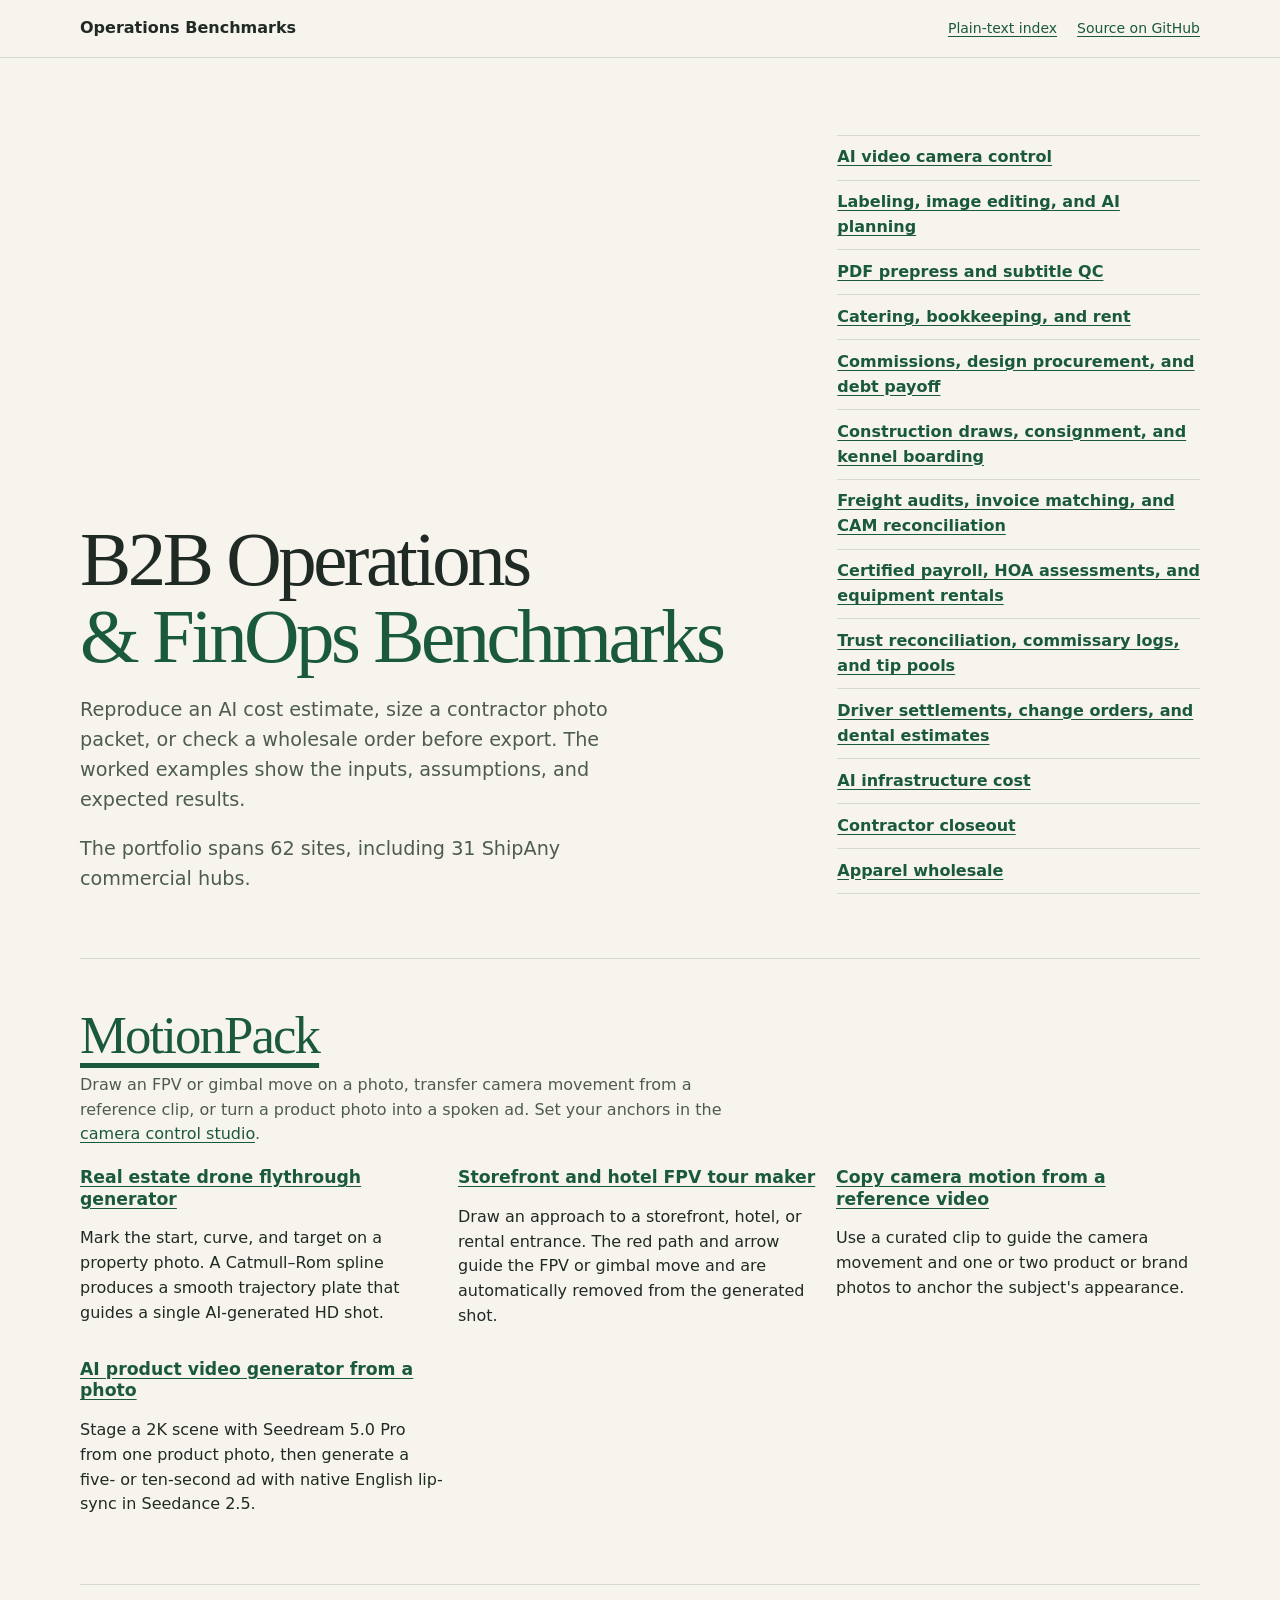
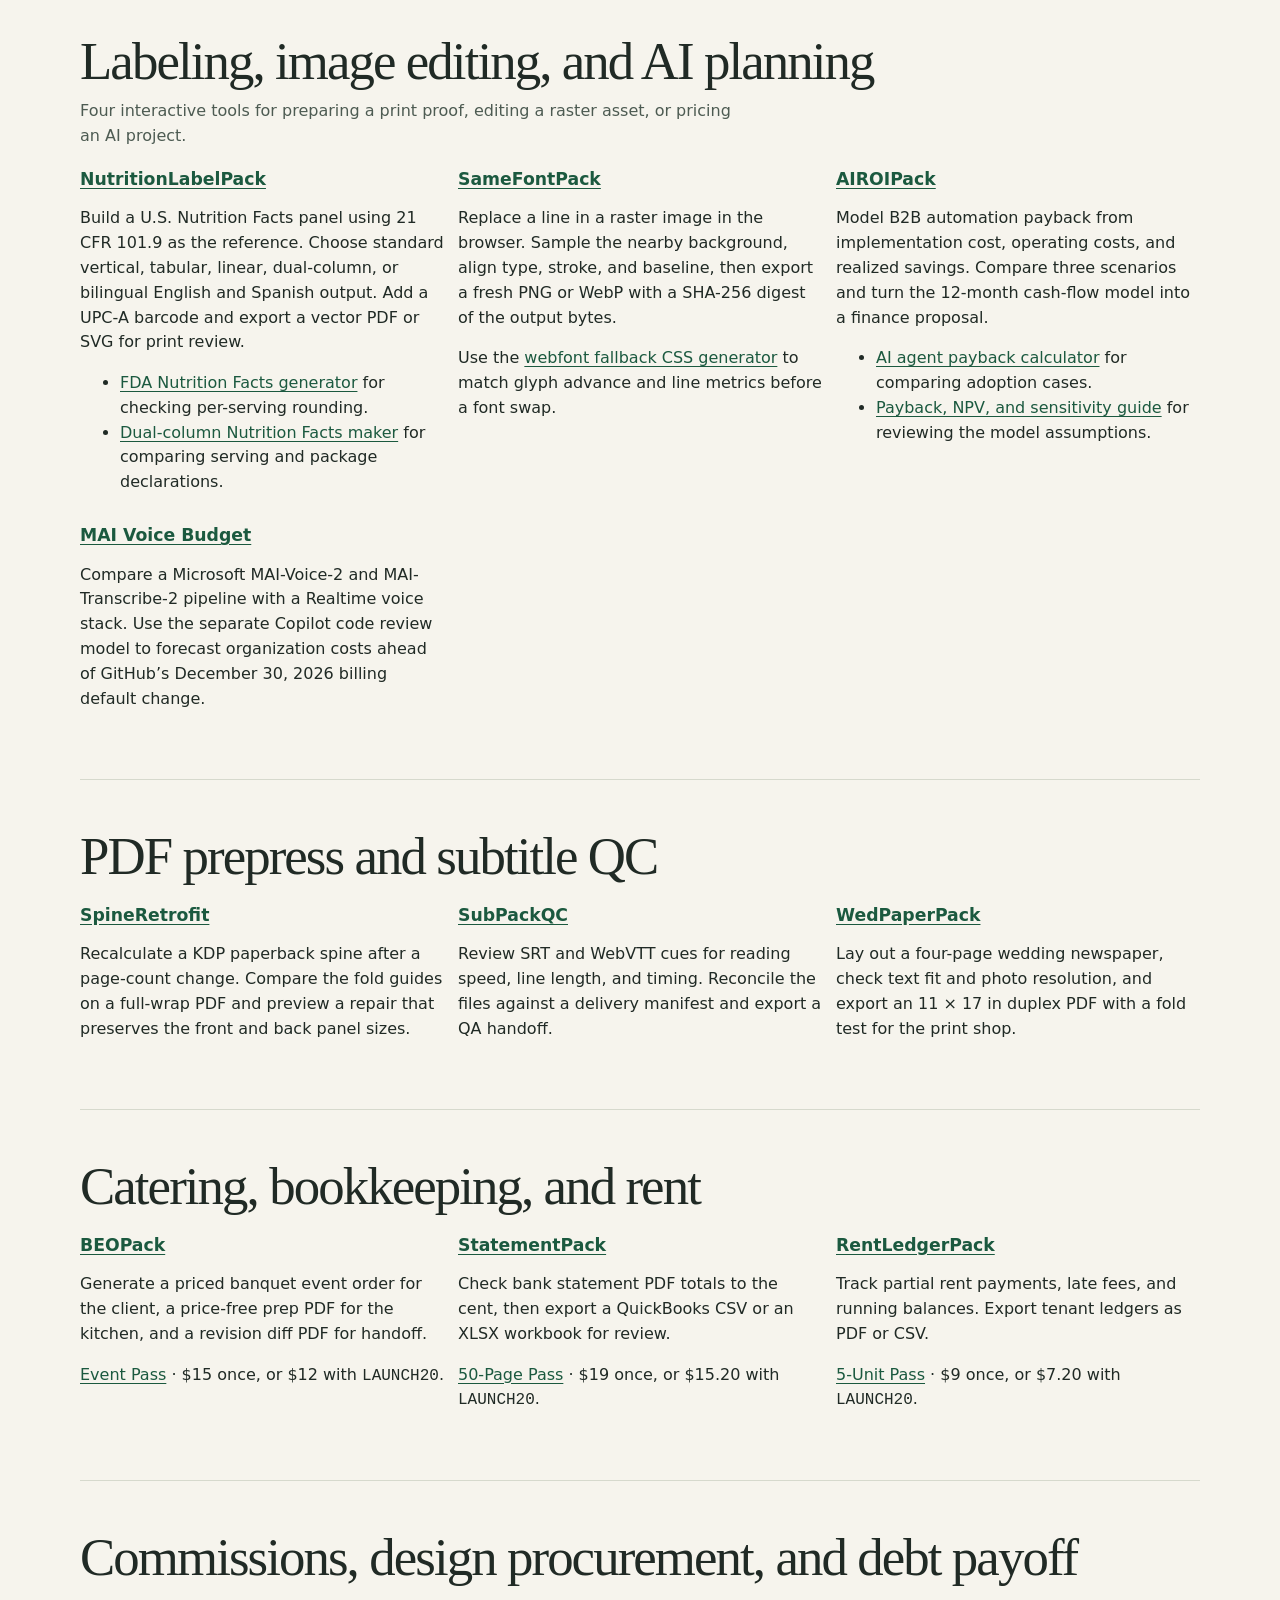
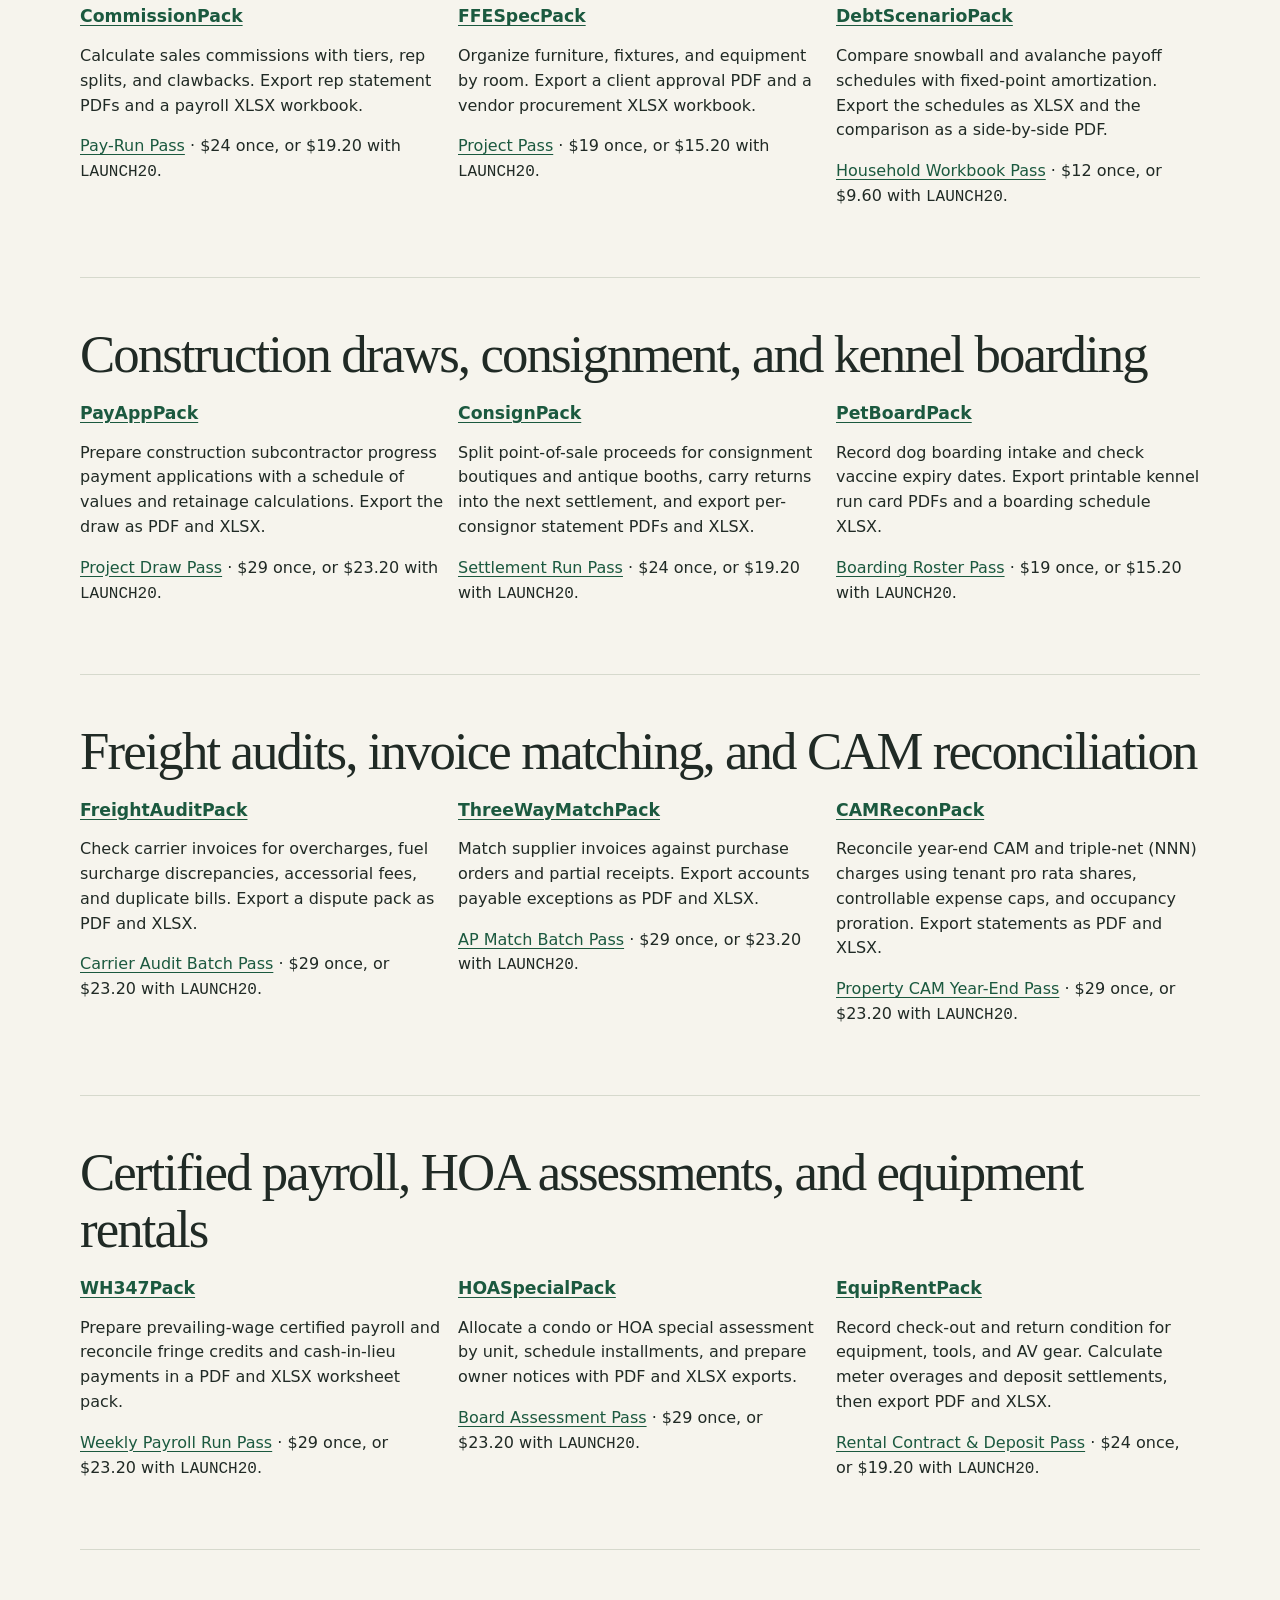
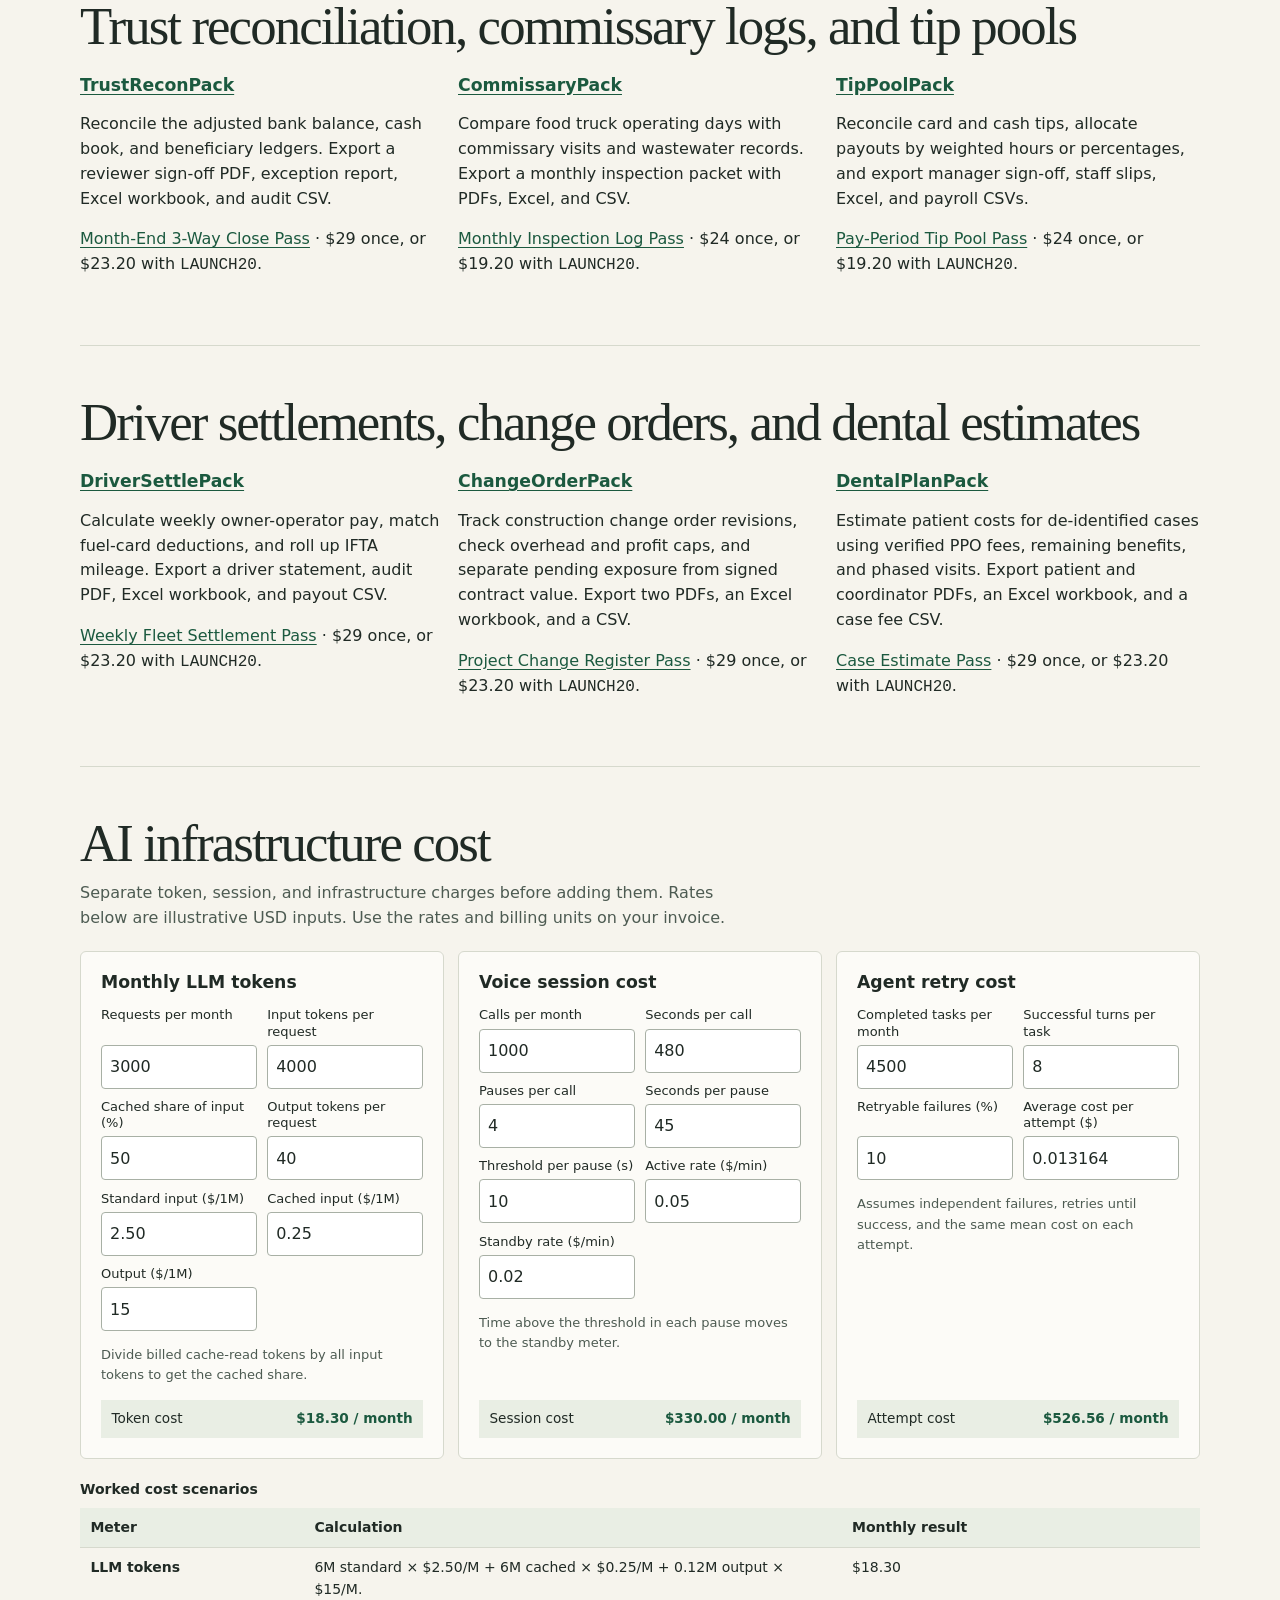
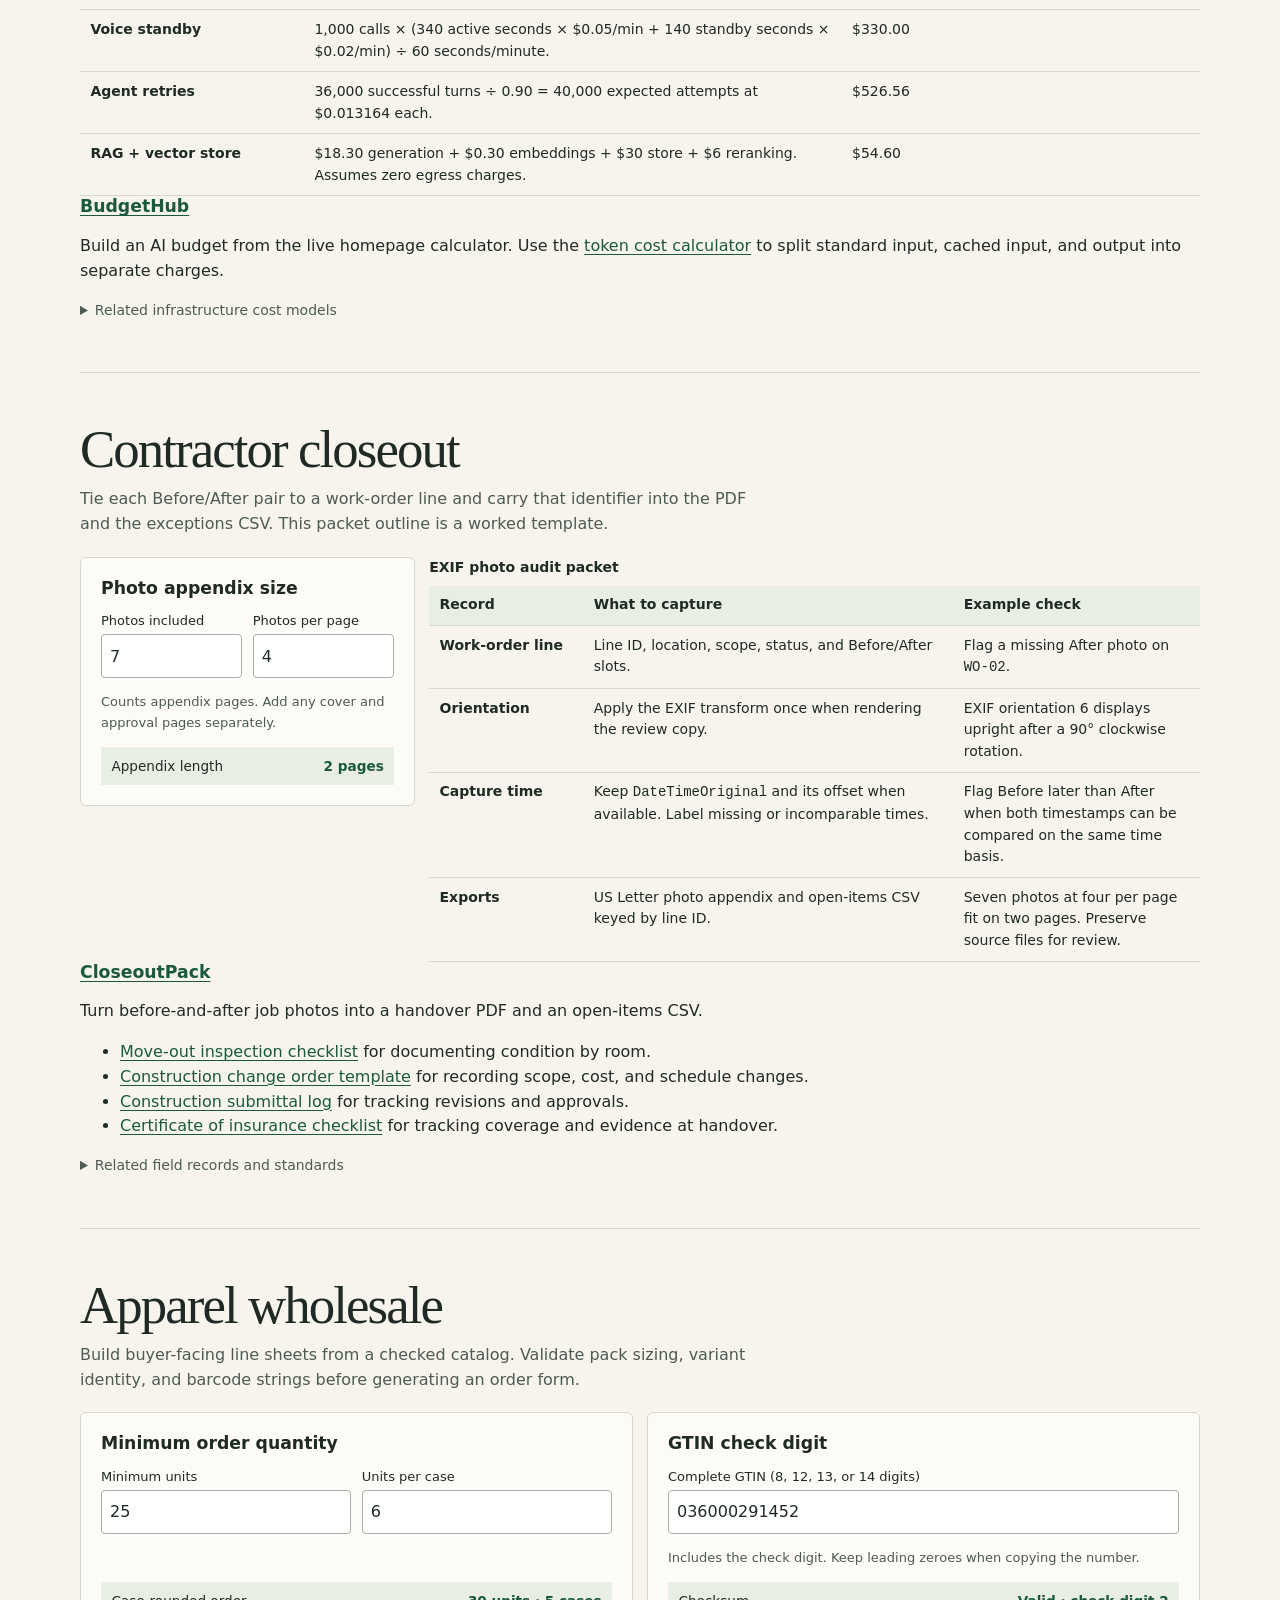
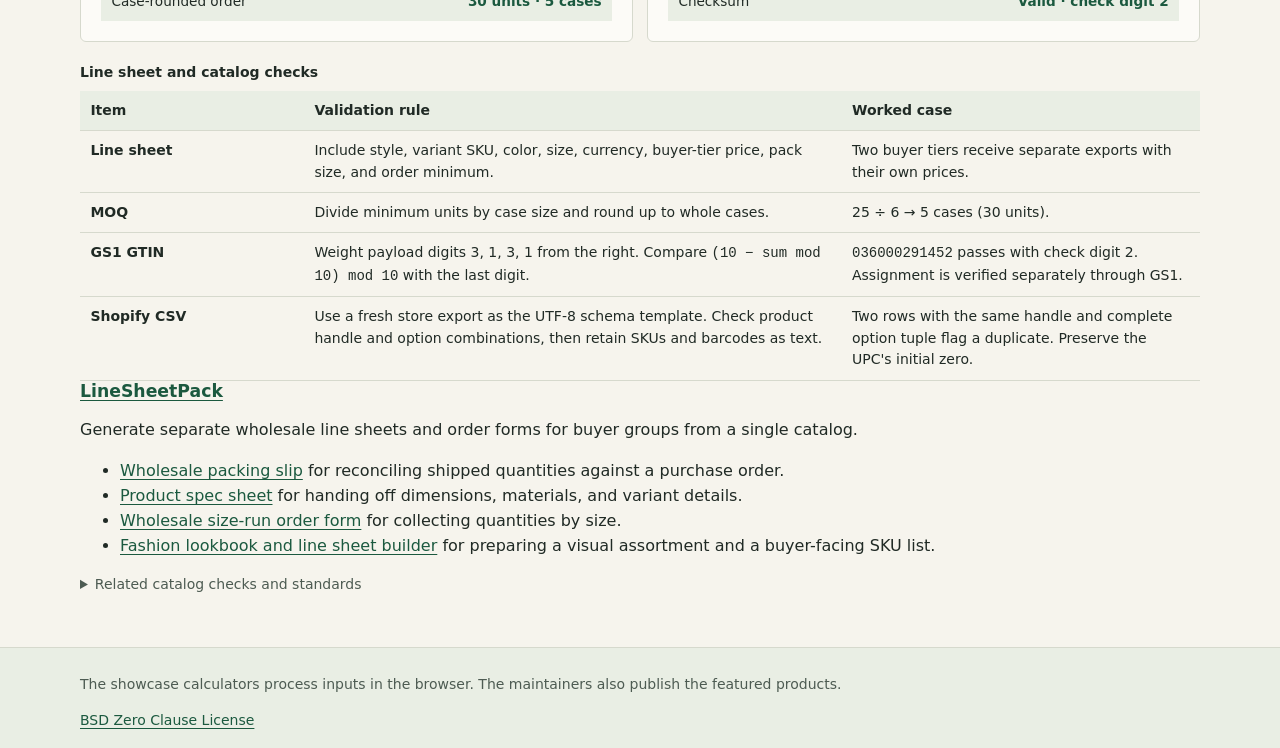
==== index.html @ d0cd82e9 "chore(showcase): sync Wave 20 31-hub catalog (index.html)" ====
<!doctype html>
<html lang="en">
<head>
  <meta charset="utf-8">
  <meta name="viewport" content="width=device-width, initial-scale=1">
  <title>B2B Operations &amp; FinOps Benchmarks</title>
  <meta name="description" content="Open benchmarks for AI costs, jobsite closeouts, and wholesale data, plus tools for driver settlements, construction change orders, and dental treatment estimates.">
  <link rel="canonical" href="https://shihaowei49-cloud.github.io/b2b-ops-finops-benchmarks/">
  <link rel="sitemap" type="application/xml" href="./sitemap.xml">
  <link rel="stylesheet" href="./styles.css">
  <script type="module" src="./app.mjs"></script>
</head>
<body>
  <a class="skip" href="#main">Skip to content</a>
  <header class="site-header">
    <div class="shell header-inner">
      <a class="brand" href="./">Operations Benchmarks</a>
      <nav aria-label="Project links">
        <a href="./llms.txt">Plain-text index</a>
        <a href="https://github.com/shihaowei49-cloud/b2b-ops-finops-benchmarks">Source on GitHub</a>
      </nav>
    </div>
  </header>

  <main id="main" class="shell">
    <div class="intro">
      <div>
        <h1>B2B Operations <span>&amp; FinOps Benchmarks</span></h1>
        <p>Reproduce an AI cost estimate, size a contractor photo packet, or check a wholesale order before export. The worked examples show the inputs, assumptions, and expected results.</p>
        <p>The portfolio spans 62 sites, including 31 ShipAny commercial hubs.</p>
      </div>
      <nav class="contents" aria-label="On this page">
        <a href="#motionpack">AI video camera control</a>
        <a href="#operator-tools">Labeling, image editing, and AI planning</a>
        <a href="#production-tools">PDF prepress and subtitle QC</a>
        <a href="#operations-tools">Catering, bookkeeping, and rent</a>
        <a href="#planning-tools">Commissions, design procurement, and debt payoff</a>
        <a href="#field-operations">Construction draws, consignment, and kennel boarding</a>
        <a href="#reconciliation-tools">Freight audits, invoice matching, and CAM reconciliation</a>
        <a href="#payroll-assessment-rental">Certified payroll, HOA assessments, and equipment rentals</a>
        <a href="#trust-hospitality-tools">Trust reconciliation, commissary logs, and tip pools</a>
        <a href="#settlement-change-dental-tools">Driver settlements, change orders, and dental estimates</a>
        <a href="#finops">AI infrastructure cost</a>
        <a href="#closeout">Contractor closeout</a>
        <a href="#wholesale">Apparel wholesale</a>
      </nav>
    </div>

    <section id="motionpack" aria-labelledby="motionpack-title">
      <div class="section-heading">
        <h2 id="motionpack-title"><a href="https://motionpack.shihaoeth.site/?utm_source=github_pages&amp;utm_medium=referral&amp;utm_campaign=motionpack_launch_20261127">MotionPack</a></h2>
        <p>Draw an FPV or gimbal move on a photo, transfer camera movement from a reference clip, or turn a product photo into a spoken ad. Set your anchors in the <a href="https://motionpack.shihaoeth.site/ai-camera-control-video-generator">camera control studio</a>.</p>
      </div>
      <div class="calculators">
        <article>
          <h3><a href="https://motionpack.shihaoeth.site/tools/real-estate-drone-flythrough-generator?utm_source=github_pages&amp;utm_medium=referral&amp;utm_campaign=motionpack_launch_20261127">Real estate drone flythrough generator</a></h3>
          <p>Mark the start, curve, and target on a property photo. A Catmull–Rom spline produces a smooth trajectory plate that guides a single AI-generated HD shot.</p>
        </article>
        <article>
          <h3><a href="https://motionpack.shihaoeth.site/tools/storefront-and-hotel-fpv-tour-maker?utm_source=github_pages&amp;utm_medium=referral&amp;utm_campaign=motionpack_launch_20261127">Storefront and hotel FPV tour maker</a></h3>
          <p>Draw an approach to a storefront, hotel, or rental entrance. The red path and arrow guide the FPV or gimbal move and are automatically removed from the generated shot.</p>
        </article>
        <article>
          <h3><a href="https://motionpack.shihaoeth.site/tools/copy-camera-motion-from-reference-video?utm_source=github_pages&amp;utm_medium=referral&amp;utm_campaign=motionpack_launch_20261127">Copy camera motion from a reference video</a></h3>
          <p>Use a curated clip to guide the camera movement and one or two product or brand photos to anchor the subject's appearance.</p>
        </article>
        <article>
          <h3><a href="https://motionpack.shihaoeth.site/tools/ai-product-video-generator-from-photo?utm_source=github_pages&amp;utm_medium=referral&amp;utm_campaign=motionpack_launch_20261127">AI product video generator from a photo</a></h3>
          <p>Stage a 2K scene with Seedream 5.0 Pro from one product photo, then generate a five- or ten-second ad with native English lip-sync in Seedance 2.5.</p>
        </article>
      </div>
    </section>

    <section id="operator-tools" aria-labelledby="operator-tools-title">
      <div class="section-heading">
        <h2 id="operator-tools-title">Labeling, image editing, and AI planning</h2>
        <p>Four interactive tools for preparing a print proof, editing a raster asset, or pricing an AI project.</p>
      </div>
      <div class="calculators">
        <article>
          <h3><a href="https://nutritionlabel.shihaoeth.site/?utm_source=github_pages&amp;utm_medium=referral&amp;utm_campaign=wave11_20261126">NutritionLabelPack</a></h3>
          <p>Build a U.S. Nutrition Facts panel using 21 CFR 101.9 as the reference. Choose standard vertical, tabular, linear, dual-column, or bilingual English and Spanish output. Add a UPC-A barcode and export a vector PDF or SVG for print review.</p>
          <ul>
            <li><a href="https://nutritionlabel.shihaoeth.site/tools/fda-nutrition-facts-generator">FDA Nutrition Facts generator</a> for checking per-serving rounding.</li>
            <li><a href="https://nutritionlabel.shihaoeth.site/tools/dual-column-nutrition-label-maker">Dual-column Nutrition Facts maker</a> for comparing serving and package declarations.</li>
          </ul>
        </article>
        <article>
          <h3><a href="https://samefont.shihaoeth.site/?utm_source=github_pages&amp;utm_medium=referral&amp;utm_campaign=wave11_20261126">SameFontPack</a></h3>
          <p>Replace a line in a raster image in the browser. Sample the nearby background, align type, stroke, and baseline, then export a fresh PNG or WebP with a SHA-256 digest of the output bytes.</p>
          <p>Use the <a href="https://samefont.shihaoeth.site/tools/webfont-cls-zero-layout-shift-fallback-generator">webfont fallback CSS generator</a> to match glyph advance and line metrics before a font swap.</p>
        </article>
        <article>
          <h3><a href="https://airoipack.shihaoeth.site/?utm_source=github_pages&amp;utm_medium=referral&amp;utm_campaign=wave11_20261126">AIROIPack</a></h3>
          <p>Model B2B automation payback from implementation cost, operating costs, and realized savings. Compare three scenarios and turn the 12-month cash-flow model into a finance proposal.</p>
          <ul>
            <li><a href="https://airoipack.shihaoeth.site/tools/ai-agent-payback-period-calculator">AI agent payback calculator</a> for comparing adoption cases.</li>
            <li><a href="https://airoipack.shihaoeth.site/ai-payback-period-npv-and-sensitivity-analysis-guide">Payback, NPV, and sensitivity guide</a> for reviewing the model assumptions.</li>
          </ul>
        </article>
        <article>
          <h3><a href="https://maivoice.shihaoeth.site/?utm_source=github_pages&amp;utm_medium=referral&amp;utm_campaign=wave11_20261126">MAI Voice Budget</a></h3>
          <p>Compare a Microsoft MAI-Voice-2 and MAI-Transcribe-2 pipeline with a Realtime voice stack. Use the separate Copilot code review model to forecast organization costs ahead of GitHub’s December 30, 2026 billing default change.</p>
        </article>
      </div>
    </section>

    <section id="production-tools" aria-labelledby="production-tools-title">
      <div class="section-heading">
        <h2 id="production-tools-title">PDF prepress and subtitle QC</h2>
      </div>
      <div class="calculators">
        <article>
          <h3><a href="https://spineretrofit.shihaoeth.site/?utm_source=github_pages&amp;utm_medium=referral&amp;utm_campaign=wave13_20261127">SpineRetrofit</a></h3>
          <p>Recalculate a KDP paperback spine after a page-count change. Compare the fold guides on a full-wrap PDF and preview a repair that preserves the front and back panel sizes.</p>
        </article>
        <article>
          <h3><a href="https://subpackqc.shihaoeth.site/?utm_source=github_pages&amp;utm_medium=referral&amp;utm_campaign=wave13_20261127">SubPackQC</a></h3>
          <p>Review SRT and WebVTT cues for reading speed, line length, and timing. Reconcile the files against a delivery manifest and export a QA handoff.</p>
        </article>
        <article>
          <h3><a href="https://wedpaper.shihaoeth.site/?utm_source=github_pages&amp;utm_medium=referral&amp;utm_campaign=wave13_20261127">WedPaperPack</a></h3>
          <p>Lay out a four-page wedding newspaper, check text fit and photo resolution, and export an 11 × 17 in duplex PDF with a fold test for the print shop.</p>
        </article>
      </div>
    </section>

    <section id="operations-tools" aria-labelledby="operations-tools-title">
      <div class="section-heading">
        <h2 id="operations-tools-title">Catering, bookkeeping, and rent</h2>
      </div>
      <div class="calculators">
        <article>
          <h3><a href="https://beopack.shihaoeth.site/?utm_source=github_pages&amp;utm_medium=referral&amp;utm_campaign=wave14_20261127">BEOPack</a></h3>
          <p>Generate a priced banquet event order for the client, a price-free prep PDF for the kitchen, and a revision diff PDF for handoff.</p>
          <p><a href="https://beopack.shihaoeth.site/pricing">Event Pass</a> · $15 once, or $12 with <code>LAUNCH20</code>.</p>
        </article>
        <article>
          <h3><a href="https://statementpack.shihaoeth.site/?utm_source=github_pages&amp;utm_medium=referral&amp;utm_campaign=wave14_20261127">StatementPack</a></h3>
          <p>Check bank statement PDF totals to the cent, then export a QuickBooks CSV or an XLSX workbook for review.</p>
          <p><a href="https://statementpack.shihaoeth.site/pricing">50-Page Pass</a> · $19 once, or $15.20 with <code>LAUNCH20</code>.</p>
        </article>
        <article>
          <h3><a href="https://rentledger.shihaoeth.site/?utm_source=github_pages&amp;utm_medium=referral&amp;utm_campaign=wave14_20261127">RentLedgerPack</a></h3>
          <p>Track partial rent payments, late fees, and running balances. Export tenant ledgers as PDF or CSV.</p>
          <p><a href="https://rentledger.shihaoeth.site/pricing">5-Unit Pass</a> · $9 once, or $7.20 with <code>LAUNCH20</code>.</p>
        </article>
      </div>
    </section>

    <section id="planning-tools" aria-labelledby="planning-tools-title">
      <div class="section-heading">
        <h2 id="planning-tools-title">Commissions, design procurement, and debt payoff</h2>
      </div>
      <div class="calculators">
        <article>
          <h3><a href="https://commissionpack.shihaoeth.site/?utm_source=github_pages&amp;utm_medium=referral&amp;utm_campaign=wave15_20261127">CommissionPack</a></h3>
          <p>Calculate sales commissions with tiers, rep splits, and clawbacks. Export rep statement PDFs and a payroll XLSX workbook.</p>
          <p><a href="https://commissionpack.shihaoeth.site/pricing">Pay-Run Pass</a> · $24 once, or $19.20 with <code>LAUNCH20</code>.</p>
        </article>
        <article>
          <h3><a href="https://ffespec.shihaoeth.site/?utm_source=github_pages&amp;utm_medium=referral&amp;utm_campaign=wave15_20261127">FFESpecPack</a></h3>
          <p>Organize furniture, fixtures, and equipment by room. Export a client approval PDF and a vendor procurement XLSX workbook.</p>
          <p><a href="https://ffespec.shihaoeth.site/pricing">Project Pass</a> · $19 once, or $15.20 with <code>LAUNCH20</code>.</p>
        </article>
        <article>
          <h3><a href="https://debtscenario.shihaoeth.site/?utm_source=github_pages&amp;utm_medium=referral&amp;utm_campaign=wave15_20261127">DebtScenarioPack</a></h3>
          <p>Compare snowball and avalanche payoff schedules with fixed-point amortization. Export the schedules as XLSX and the comparison as a side-by-side PDF.</p>
          <p><a href="https://debtscenario.shihaoeth.site/pricing">Household Workbook Pass</a> · $12 once, or $9.60 with <code>LAUNCH20</code>.</p>
        </article>
      </div>
    </section>

    <section id="field-operations" aria-labelledby="field-operations-title">
      <div class="section-heading">
        <h2 id="field-operations-title">Construction draws, consignment, and kennel boarding</h2>
      </div>
      <div class="calculators">
        <article>
          <h3><a href="https://payapp.shihaoeth.site/?utm_source=github_pages&amp;utm_medium=referral&amp;utm_campaign=wave16_20261127">PayAppPack</a></h3>
          <p>Prepare construction subcontractor progress payment applications with a schedule of values and retainage calculations. Export the draw as PDF and XLSX.</p>
          <p><a href="https://payapp.shihaoeth.site/pricing">Project Draw Pass</a> · $29 once, or $23.20 with <code>LAUNCH20</code>.</p>
        </article>
        <article>
          <h3><a href="https://consignpack.shihaoeth.site/?utm_source=github_pages&amp;utm_medium=referral&amp;utm_campaign=wave16_20261127">ConsignPack</a></h3>
          <p>Split point-of-sale proceeds for consignment boutiques and antique booths, carry returns into the next settlement, and export per-consignor statement PDFs and XLSX.</p>
          <p><a href="https://consignpack.shihaoeth.site/pricing">Settlement Run Pass</a> · $24 once, or $19.20 with <code>LAUNCH20</code>.</p>
        </article>
        <article>
          <h3><a href="https://petboard.shihaoeth.site/?utm_source=github_pages&amp;utm_medium=referral&amp;utm_campaign=wave16_20261127">PetBoardPack</a></h3>
          <p>Record dog boarding intake and check vaccine expiry dates. Export printable kennel run card PDFs and a boarding schedule XLSX.</p>
          <p><a href="https://petboard.shihaoeth.site/pricing">Boarding Roster Pass</a> · $19 once, or $15.20 with <code>LAUNCH20</code>.</p>
        </article>
      </div>
    </section>

    <section id="reconciliation-tools" aria-labelledby="reconciliation-tools-title">
      <div class="section-heading">
        <h2 id="reconciliation-tools-title">Freight audits, invoice matching, and CAM reconciliation</h2>
      </div>
      <div class="calculators">
        <article>
          <h3><a href="https://freightaudit.shihaoeth.site/?utm_source=github_pages&amp;utm_medium=referral&amp;utm_campaign=wave17_20261127">FreightAuditPack</a></h3>
          <p>Check carrier invoices for overcharges, fuel surcharge discrepancies, accessorial fees, and duplicate bills. Export a dispute pack as PDF and XLSX.</p>
          <p><a href="https://freightaudit.shihaoeth.site/pricing">Carrier Audit Batch Pass</a> · $29 once, or $23.20 with <code>LAUNCH20</code>.</p>
        </article>
        <article>
          <h3><a href="https://threewaymatch.shihaoeth.site/?utm_source=github_pages&amp;utm_medium=referral&amp;utm_campaign=wave17_20261127">ThreeWayMatchPack</a></h3>
          <p>Match supplier invoices against purchase orders and partial receipts. Export accounts payable exceptions as PDF and XLSX.</p>
          <p><a href="https://threewaymatch.shihaoeth.site/pricing">AP Match Batch Pass</a> · $29 once, or $23.20 with <code>LAUNCH20</code>.</p>
        </article>
        <article>
          <h3><a href="https://camrecon.shihaoeth.site/?utm_source=github_pages&amp;utm_medium=referral&amp;utm_campaign=wave17_20261127">CAMReconPack</a></h3>
          <p>Reconcile year-end CAM and triple-net (NNN) charges using tenant pro rata shares, controllable expense caps, and occupancy proration. Export statements as PDF and XLSX.</p>
          <p><a href="https://camrecon.shihaoeth.site/pricing">Property CAM Year-End Pass</a> · $29 once, or $23.20 with <code>LAUNCH20</code>.</p>
        </article>
      </div>
    </section>

    <section id="payroll-assessment-rental" aria-labelledby="payroll-assessment-rental-title">
      <div class="section-heading">
        <h2 id="payroll-assessment-rental-title">Certified payroll, HOA assessments, and equipment rentals</h2>
      </div>
      <div class="calculators">
        <article>
          <h3><a href="https://wh347.shihaoeth.site/?utm_source=github_pages&amp;utm_medium=referral&amp;utm_campaign=wave18_20261127">WH347Pack</a></h3>
          <p>Prepare prevailing-wage certified payroll and reconcile fringe credits and cash-in-lieu payments in a PDF and XLSX worksheet pack.</p>
          <p><a href="https://wh347.shihaoeth.site/pricing">Weekly Payroll Run Pass</a> · $29 once, or $23.20 with <code>LAUNCH20</code>.</p>
        </article>
        <article>
          <h3><a href="https://hoaspecial.shihaoeth.site/?utm_source=github_pages&amp;utm_medium=referral&amp;utm_campaign=wave18_20261127">HOASpecialPack</a></h3>
          <p>Allocate a condo or HOA special assessment by unit, schedule installments, and prepare owner notices with PDF and XLSX exports.</p>
          <p><a href="https://hoaspecial.shihaoeth.site/pricing">Board Assessment Pass</a> · $29 once, or $23.20 with <code>LAUNCH20</code>.</p>
        </article>
        <article>
          <h3><a href="https://equiprent.shihaoeth.site/?utm_source=github_pages&amp;utm_medium=referral&amp;utm_campaign=wave18_20261127">EquipRentPack</a></h3>
          <p>Record check-out and return condition for equipment, tools, and AV gear. Calculate meter overages and deposit settlements, then export PDF and XLSX.</p>
          <p><a href="https://equiprent.shihaoeth.site/pricing">Rental Contract &amp; Deposit Pass</a> · $24 once, or $19.20 with <code>LAUNCH20</code>.</p>
        </article>
      </div>
    </section>

    <section id="trust-hospitality-tools" aria-labelledby="trust-hospitality-tools-title">
      <div class="section-heading">
        <h2 id="trust-hospitality-tools-title">Trust reconciliation, commissary logs, and tip pools</h2>
      </div>
      <div class="calculators">
        <article>
          <h3><a href="https://trustrecon.shihaoeth.site/?utm_source=github_pages&amp;utm_medium=referral&amp;utm_campaign=wave19_20261127">TrustReconPack</a></h3>
          <p>Reconcile the adjusted bank balance, cash book, and beneficiary ledgers. Export a reviewer sign-off PDF, exception report, Excel workbook, and audit CSV.</p>
          <p><a href="https://trustrecon.shihaoeth.site/pricing">Month-End 3-Way Close Pass</a> · $29 once, or $23.20 with <code>LAUNCH20</code>.</p>
        </article>
        <article>
          <h3><a href="https://commissary.shihaoeth.site/?utm_source=github_pages&amp;utm_medium=referral&amp;utm_campaign=wave19_20261127">CommissaryPack</a></h3>
          <p>Compare food truck operating days with commissary visits and wastewater records. Export a monthly inspection packet with PDFs, Excel, and CSV.</p>
          <p><a href="https://commissary.shihaoeth.site/pricing">Monthly Inspection Log Pass</a> · $24 once, or $19.20 with <code>LAUNCH20</code>.</p>
        </article>
        <article>
          <h3><a href="https://tippool.shihaoeth.site/?utm_source=github_pages&amp;utm_medium=referral&amp;utm_campaign=wave19_20261127">TipPoolPack</a></h3>
          <p>Reconcile card and cash tips, allocate payouts by weighted hours or percentages, and export manager sign-off, staff slips, Excel, and payroll CSVs.</p>
          <p><a href="https://tippool.shihaoeth.site/pricing">Pay-Period Tip Pool Pass</a> · $24 once, or $19.20 with <code>LAUNCH20</code>.</p>
        </article>
      </div>
    </section>

    <section id="settlement-change-dental-tools" aria-labelledby="settlement-change-dental-tools-title">
      <div class="section-heading">
        <h2 id="settlement-change-dental-tools-title">Driver settlements, change orders, and dental estimates</h2>
      </div>
      <div class="calculators">
        <article>
          <h3><a href="https://driversettle.shihaoeth.site/?utm_source=github_pages&amp;utm_medium=referral&amp;utm_campaign=wave20_20261127">DriverSettlePack</a></h3>
          <p>Calculate weekly owner-operator pay, match fuel-card deductions, and roll up IFTA mileage. Export a driver statement, audit PDF, Excel workbook, and payout CSV.</p>
          <p><a href="https://driversettle.shihaoeth.site/pricing">Weekly Fleet Settlement Pass</a> · $29 once, or $23.20 with <code>LAUNCH20</code>.</p>
        </article>
        <article>
          <h3><a href="https://changeorder.shihaoeth.site/?utm_source=github_pages&amp;utm_medium=referral&amp;utm_campaign=wave20_20261127">ChangeOrderPack</a></h3>
          <p>Track construction change order revisions, check overhead and profit caps, and separate pending exposure from signed contract value. Export two PDFs, an Excel workbook, and a CSV.</p>
          <p><a href="https://changeorder.shihaoeth.site/pricing">Project Change Register Pass</a> · $29 once, or $23.20 with <code>LAUNCH20</code>.</p>
        </article>
        <article>
          <h3><a href="https://dentalplan.shihaoeth.site/?utm_source=github_pages&amp;utm_medium=referral&amp;utm_campaign=wave20_20261127">DentalPlanPack</a></h3>
          <p>Estimate patient costs for de-identified cases using verified PPO fees, remaining benefits, and phased visits. Export patient and coordinator PDFs, an Excel workbook, and a case fee CSV.</p>
          <p><a href="https://dentalplan.shihaoeth.site/pricing">Case Estimate Pass</a> · $29 once, or $23.20 with <code>LAUNCH20</code>.</p>
        </article>
      </div>
    </section>

    <noscript><p class="notice">Enable JavaScript to recalculate. The tables show the worked results for the prefilled inputs.</p></noscript>

    <section id="finops" aria-labelledby="finops-title">
      <div class="section-heading">
        <h2 id="finops-title">AI infrastructure cost</h2>
        <p>Separate token, session, and infrastructure charges before adding them. Rates below are illustrative USD inputs. Use the rates and billing units on your invoice.</p>
      </div>

      <div class="calculators">
        <form data-calculator="llm" aria-labelledby="llm-title">
          <h3 id="llm-title">Monthly LLM tokens</h3>
          <fieldset class="fields" disabled>
            <label>Requests per month<input name="requests" type="number" min="0" value="3000" required></label>
            <label>Input tokens per request<input name="inputTokens" type="number" min="0" value="4000" required></label>
            <label>Cached share of input (%)<input name="cachedPercent" type="number" min="0" max="100" step="any" value="50" required></label>
            <label>Output tokens per request<input name="outputTokens" type="number" min="0" value="40" required></label>
            <label>Standard input ($/1M)<input name="inputRate" type="number" min="0" step="any" value="2.50" required></label>
            <label>Cached input ($/1M)<input name="cachedRate" type="number" min="0" step="any" value="0.25" required></label>
            <label>Output ($/1M)<input name="outputRate" type="number" min="0" step="any" value="15" required></label>
          </fieldset>
          <p class="field-note">Divide billed cache-read tokens by all input tokens to get the cached share.</p>
          <label class="result" for="llm-result">Token cost <output id="llm-result" aria-live="polite">$18.30 / month</output></label>
        </form>

        <form data-calculator="voice" aria-labelledby="voice-title">
          <h3 id="voice-title">Voice session cost</h3>
          <fieldset class="fields" disabled>
            <label>Calls per month<input name="calls" type="number" min="0" value="1000" required></label>
            <label>Seconds per call<input name="callSeconds" type="number" min="0" step="any" value="480" required></label>
            <label>Pauses per call<input name="pauses" type="number" min="0" value="4" required></label>
            <label>Seconds per pause<input name="pauseSeconds" type="number" min="0" step="any" value="45" required></label>
            <label>Threshold per pause (s)<input name="threshold" type="number" min="0" step="any" value="10" required></label>
            <label>Active rate ($/min)<input name="activeRate" type="number" min="0" step="any" value="0.05" required></label>
            <label>Standby rate ($/min)<input name="standbyRate" type="number" min="0" step="any" value="0.02" required></label>
          </fieldset>
          <p class="field-note">Time above the threshold in each pause moves to the standby meter.</p>
          <label class="result" for="voice-result">Session cost <output id="voice-result" aria-live="polite">$330.00 / month</output></label>
        </form>

        <form data-calculator="agent" aria-labelledby="agent-title">
          <h3 id="agent-title">Agent retry cost</h3>
          <fieldset class="fields" disabled>
            <label>Completed tasks per month<input name="tasks" type="number" min="0" value="4500" required></label>
            <label>Successful turns per task<input name="turns" type="number" min="1" value="8" required></label>
            <label>Retryable failures (%)<input name="failurePercent" type="number" min="0" max="99.99" step="0.01" value="10" required></label>
            <label>Average cost per attempt ($)<input name="attemptCost" type="number" min="0" step="any" value="0.013164" required></label>
          </fieldset>
          <p class="field-note">Assumes independent failures, retries until success, and the same mean cost on each attempt.</p>
          <label class="result" for="agent-result">Attempt cost <output id="agent-result" aria-live="polite">$526.56 / month</output></label>
        </form>
      </div>

      <table>
        <caption>Worked cost scenarios</caption>
        <thead><tr><th scope="col">Meter</th><th scope="col">Calculation</th><th scope="col">Monthly result</th></tr></thead>
        <tbody>
          <tr><th scope="row">LLM tokens</th><td>6M standard × $2.50/M + 6M cached × $0.25/M + 0.12M output × $15/M.</td><td>$18.30</td></tr>
          <tr><th scope="row">Voice standby</th><td>1,000 calls × (340 active seconds × $0.05/min + 140 standby seconds × $0.02/min) ÷ 60 seconds/minute.</td><td>$330.00</td></tr>
          <tr><th scope="row">Agent retries</th><td>36,000 successful turns ÷ 0.90 = 40,000 expected attempts at $0.013164 each.</td><td>$526.56</td></tr>
          <tr><th scope="row">RAG + vector store</th><td>$18.30 generation + $0.30 embeddings + $30 store + $6 reranking. Assumes zero egress charges.</td><td>$54.60</td></tr>
        </tbody>
      </table>
      <h3><a href="https://budgethub.shihaoeth.site/?utm_source=github_pages&amp;utm_medium=referral&amp;utm_campaign=wave11_20261126">BudgetHub</a></h3>
      <p>Build an AI budget from the live homepage calculator. Use the <a href="https://budgethub.shihaoeth.site/tools/ai-token-cost-calculator?utm_source=github_pages&amp;utm_medium=referral&amp;utm_campaign=wave11_20261126">token cost calculator</a> to split standard input, cached input, and output into separate charges.</p>
      <details class="references">
        <summary>Related infrastructure cost models</summary>
        <ul>
          <li>Add retrieval overhead with the <a href="https://budgethub.shihaoeth.site/tools/rag-vector-db-tco-calculator">RAG and vector database worksheet</a>. Separate infrastructure estimates from cash savings in the <a href="https://airoipack.shihaoeth.site/tools/ai-workflow-roi-calculator">AI workflow ROI calculator</a>.</li>
          <li>Isolate <a href="https://llmtoken.shihaoeth.site/">LLM tokens</a>, <a href="https://voicebudget.shihaoeth.site/">voice standby</a>, or <a href="https://apicache.shihaoeth.site/ai-agent-retry-and-prompt-cache-tco.html">agent retries and prompt caching</a>.</li>
          <li>Price <a href="https://worldbudget.shihaoeth.site/">interactive sessions</a>, <a href="https://imagebudget.shihaoeth.site/">image generation</a>, <a href="https://runnerbudget.shihaoeth.site/">CI runners</a>, and <a href="https://setbudget.shihaoeth.site/">search and enrichment</a> in their own billing units.</li>
        </ul>
      </details>
    </section>

    <section id="closeout" aria-labelledby="closeout-title">
      <div class="section-heading">
        <h2 id="closeout-title">Contractor closeout</h2>
        <p>Tie each Before/After pair to a work-order line and carry that identifier into the PDF and the exceptions CSV. This packet outline is a worked template.</p>
      </div>

      <div class="reference-grid">
        <form data-calculator="photoPages" aria-labelledby="photo-title">
          <h3 id="photo-title">Photo appendix size</h3>
          <fieldset class="fields" disabled>
            <label>Photos included<input name="photos" type="number" min="0" value="7" required></label>
            <label>Photos per page<input name="perPage" type="number" min="1" value="4" required></label>
          </fieldset>
          <p class="field-note">Counts appendix pages. Add any cover and approval pages separately.</p>
          <label class="result" for="photo-result">Appendix length <output id="photo-result" aria-live="polite">2 pages</output></label>
        </form>

        <table>
          <caption>EXIF photo audit packet</caption>
          <thead><tr><th scope="col">Record</th><th scope="col">What to capture</th><th scope="col">Example check</th></tr></thead>
          <tbody>
            <tr><th scope="row">Work-order line</th><td>Line ID, location, scope, status, and Before/After slots.</td><td>Flag a missing After photo on <code>WO-02</code>.</td></tr>
            <tr><th scope="row">Orientation</th><td>Apply the EXIF transform once when rendering the review copy.</td><td>EXIF orientation 6 displays upright after a 90° clockwise rotation.</td></tr>
            <tr><th scope="row">Capture time</th><td>Keep <code>DateTimeOriginal</code> and its offset when available. Label missing or incomparable times.</td><td>Flag Before later than After when both timestamps can be compared on the same time basis.</td></tr>
            <tr><th scope="row">Exports</th><td>US Letter photo appendix and open-items CSV keyed by line ID.</td><td>Seven photos at four per page fit on two pages. Preserve source files for review.</td></tr>
          </tbody>
        </table>
      </div>
      <h3><a href="https://closeout.shihaoeth.site/?utm_source=github_pages&amp;utm_medium=referral&amp;utm_campaign=wave11_20261126">CloseoutPack</a></h3>
      <p>Turn before-and-after job photos into a handover PDF and an open-items CSV.</p>
      <ul>
        <li><a href="https://closeout.shihaoeth.site/tools/move-out-inspection-checklist?utm_source=github_pages&amp;utm_medium=referral&amp;utm_campaign=wave11_20261126">Move-out inspection checklist</a> for documenting condition by room.</li>
        <li><a href="https://closeout.shihaoeth.site/tools/construction-change-order-template?utm_source=github_pages&amp;utm_medium=referral&amp;utm_campaign=wave11_20261126">Construction change order template</a> for recording scope, cost, and schedule changes.</li>
        <li><a href="https://closeout.shihaoeth.site/tools/construction-submittal-log-template?utm_source=github_pages&amp;utm_medium=referral&amp;utm_campaign=wave11_20261126">Construction submittal log</a> for tracking revisions and approvals.</li>
        <li><a href="https://closeout.shihaoeth.site/tools/certificate-of-insurance-coi-closeout-checklist">Certificate of insurance checklist</a> for tracking coverage and evidence at handover.</li>
      </ul>
      <details class="references">
        <summary>Related field records and standards</summary>
        <p>See the <a href="https://www.cipa.jp/e/std/std-sec.html">CIPA Exif specification</a> for the metadata fields. Keep <a href="https://closeout.shihaoeth.site/tools/subcontractor-daily-report-generator">daily reports</a>, <a href="https://jobquote.shihaoeth.site/">scope estimates</a>, and <a href="https://punchlist.shihaoeth.site/">punch lists</a> alongside the closeout packet.</p>
      </details>
    </section>

    <section id="wholesale" aria-labelledby="wholesale-title">
      <div class="section-heading">
        <h2 id="wholesale-title">Apparel wholesale</h2>
        <p>Build buyer-facing line sheets from a checked catalog. Validate pack sizing, variant identity, and barcode strings before generating an order form.</p>
      </div>
      <div class="calculators">
        <form data-calculator="moq" aria-labelledby="moq-title">
          <h3 id="moq-title">Minimum order quantity</h3>
          <fieldset class="fields" disabled>
            <label>Minimum units<input name="minimum" type="number" min="0" value="25" required></label>
            <label>Units per case<input name="caseSize" type="number" min="1" value="6" required></label>
          </fieldset>
          <label class="result" for="moq-result">Case-rounded order <output id="moq-result" aria-live="polite">30 units · 5 cases</output></label>
        </form>
        <form data-calculator="gtin" aria-labelledby="gtin-title">
          <h3 id="gtin-title">GTIN check digit</h3>
          <fieldset class="fields single" disabled>
            <label>Complete GTIN (8, 12, 13, or 14 digits)<input name="code" type="text" inputmode="numeric" maxlength="14" pattern="[0-9]{8}|[0-9]{12,14}" value="036000291452" required></label>
          </fieldset>
          <p class="field-note">Includes the check digit. Keep leading zeroes when copying the number.</p>
          <label class="result" for="gtin-result">Checksum <output id="gtin-result" aria-live="polite">Valid · check digit 2</output></label>
        </form>
      </div>

      <table>
        <caption>Line sheet and catalog checks</caption>
        <thead><tr><th scope="col">Item</th><th scope="col">Validation rule</th><th scope="col">Worked case</th></tr></thead>
        <tbody>
          <tr><th scope="row">Line sheet</th><td>Include style, variant SKU, color, size, currency, buyer-tier price, pack size, and order minimum.</td><td>Two buyer tiers receive separate exports with their own prices.</td></tr>
          <tr><th scope="row">MOQ</th><td>Divide minimum units by case size and round up to whole cases.</td><td>25 ÷ 6 → 5 cases (30 units).</td></tr>
          <tr><th scope="row">GS1 GTIN</th><td>Weight payload digits 3, 1, 3, 1 from the right. Compare <code>(10 − sum mod 10) mod 10</code> with the last digit.</td><td><code>036000291452</code> passes with check digit 2. Assignment is verified separately through GS1.</td></tr>
          <tr><th scope="row">Shopify CSV</th><td>Use a fresh store export as the UTF-8 schema template. Check product handle and option combinations, then retain SKUs and barcodes as text.</td><td>Two rows with the same handle and complete option tuple flag a duplicate. Preserve the UPC's initial zero.</td></tr>
        </tbody>
      </table>
      <h3><a href="https://linesheet.shihaoeth.site/?utm_source=github_pages&amp;utm_medium=referral&amp;utm_campaign=wave11_20261126">LineSheetPack</a></h3>
      <p>Generate separate wholesale line sheets and order forms for buyer groups from a single catalog.</p>
      <ul>
        <li><a href="https://linesheet.shihaoeth.site/tools/wholesale-packing-slip-template?utm_source=github_pages&amp;utm_medium=referral&amp;utm_campaign=wave11_20261126">Wholesale packing slip</a> for reconciling shipped quantities against a purchase order.</li>
        <li><a href="https://linesheet.shihaoeth.site/tools/product-spec-sheet-template?utm_source=github_pages&amp;utm_medium=referral&amp;utm_campaign=wave11_20261126">Product spec sheet</a> for handing off dimensions, materials, and variant details.</li>
        <li><a href="https://linesheet.shihaoeth.site/tools/wholesale-size-run-order-form?utm_source=github_pages&amp;utm_medium=referral&amp;utm_campaign=wave11_20261126">Wholesale size-run order form</a> for collecting quantities by size.</li>
        <li><a href="https://linesheet.shihaoeth.site/tools/fashion-lookbook-vs-line-sheet-builder">Fashion lookbook and line sheet builder</a> for preparing a visual assortment and a buyer-facing SKU list.</li>
      </ul>
      <details class="references">
        <summary>Related catalog checks and standards</summary>
        <p>Prepare a <a href="https://linesheet.shihaoeth.site/tools/wholesale-order-form-generator">buyer order form</a>, check <a href="https://moqcalc.shihaoeth.site/">case sizing</a>, scan for <a href="https://csvclean.shihaoeth.site/shopify-product-csv-variant-validator.html">duplicate variants</a>, and validate <a href="https://barcodelab.shihaoeth.site/gs1-gtin-check-digit-and-upc-ean-validator.html">GTIN check digits in batches</a>. See the <a href="https://ref.gs1.org/standards/genspecs/">GS1 General Specifications</a> and <a href="https://help.shopify.com/en/manual/products/import-export/using-csv">Shopify product CSV documentation</a>.</p>
      </details>
    </section>
  </main>

  <footer class="site-footer">
    <div class="shell">
      <p>The showcase calculators process inputs in the browser. The maintainers also publish the featured products.</p>
      <p><a href="https://github.com/shihaowei49-cloud/b2b-ops-finops-benchmarks/blob/main/LICENSE">BSD Zero Clause License</a></p>
    </div>
  </footer>
</body>
</html>
---- styles.css ----
:root {
  color-scheme: light;
  --paper: #f6f4ed;
  --surface: #fcfbf7;
  --ink: #202a25;
  --muted: #4d5b52;
  --green: #1b593f;
  --line: #d6d9cd;
  --tint: #e9eee4;
  font: 100%/1.55 system-ui, sans-serif;
  color: var(--ink);
  background: var(--paper);
}

* { box-sizing: border-box; }
body { margin: 0; overflow-wrap: anywhere; }
a { color: var(--green); text-underline-offset: .18em; }
a:hover { text-decoration-thickness: 2px; }
:focus-visible { outline: 2px solid var(--green); outline-offset: 3px; }

.shell { width: min(70rem, calc(100% - 2 * clamp(1rem, 4vw, 3rem))); margin-inline: auto; }
.skip { position: absolute; z-index: 1; left: 1rem; top: .75rem; padding: .5rem; background: var(--surface); }
.skip:not(:focus) { clip-path: inset(50%); }
.site-header { border-bottom: 1px solid var(--line); }
.header-inner { display: flex; align-items: baseline; justify-content: space-between; gap: .5rem 1.5rem; flex-wrap: wrap; padding-block: 1rem; }
.brand { color: var(--ink); font-weight: 720; text-decoration: none; }
.header-inner nav { display: flex; flex-wrap: wrap; gap: .5rem 1.25rem; font-size: .875rem; }

.intro { display: grid; grid-template-columns: minmax(0, 2fr) minmax(0, 1fr); gap: 2rem; align-items: end; padding-block: clamp(2rem, 6vw, 5.5rem) clamp(2rem, 5vw, 4.25rem); }
h1, h2 { font-family: Georgia, "Times New Roman", serif; font-weight: 500; }
h1 { margin: 0; font-size: clamp(2.5rem, 6vw, 5rem); letter-spacing: -.045em; line-height: 1; }
h1 span { display: block; color: var(--green); }
.intro p { max-width: 37rem; margin: 1.25rem 0 0; font-size: clamp(1rem, 2vw, 1.2rem); color: var(--muted); }
.contents { display: grid; }
.contents a { display: block; padding: .6rem 0; border-top: 1px solid var(--line); font-weight: 620; }
.contents a:last-child { border-bottom: 1px solid var(--line); }
.notice { border-left: 2px solid var(--green); padding-left: .875rem; }

section { padding-block: clamp(1.6rem, 4vw, 3rem) clamp(2rem, 4vw, 3.8rem); border-top: 1px solid var(--line); }
.section-heading { margin-bottom: 1.25rem; }
h2 { font-size: clamp(2rem, 4.3vw, 3.3rem); letter-spacing: -.036em; line-height: 1.08; margin: 0; }
.section-heading p { max-width: 66ch; margin: .55rem 0 0; color: var(--muted); }
h3 { margin: 0; font-size: 1.08rem; line-height: 1.25; }
.calculators, .reference-grid { display: grid; gap: .875rem; }
.calculators { grid-template-columns: repeat(auto-fit, minmax(min(100%, 17rem), 1fr)); }
.reference-grid { grid-template-columns: minmax(0, 1fr) minmax(0, 2.3fr); align-items: start; }
form { display: flex; flex-direction: column; gap: .875rem; min-width: 0; border: 1px solid var(--line); border-radius: .375rem; padding: clamp(.875rem, 2vw, 1.25rem); background: var(--surface); }
.fields { display: grid; grid-template-columns: repeat(2, minmax(0, 1fr)); gap: .65rem; min-width: 0; margin: 0; border: 0; padding: 0; }
.fields.single { grid-template-columns: minmax(0, 1fr); }
.fields label { display: flex; flex-direction: column; justify-content: space-between; gap: .3rem; font-size: .8125rem; line-height: 1.25; }
input { min-width: 0; width: 100%; min-height: 2.75rem; border: 1px solid #a8b0a5; border-radius: .25rem; padding: .35rem .5rem; font: 1rem/1.1 system-ui, sans-serif; font-variant-numeric: tabular-nums; color: var(--ink); background: white; }
.field-note { color: var(--muted); font-size: .8125rem; margin: 0; }
.result { display: flex; flex-wrap: wrap; align-items: baseline; justify-content: space-between; gap: .25rem .75rem; margin-top: auto; background: var(--tint); padding: .55rem .65rem; font-size: .85rem; }
output { font-weight: 720; color: var(--green); font-variant-numeric: tabular-nums; }

table { width: 100%; table-layout: fixed; border-collapse: collapse; margin-top: 1.25rem; font-size: .875rem; }
.reference-grid table { margin-top: 0; }
caption { text-align: left; font-weight: 700; padding-bottom: .45rem; }
th, td { padding: .55rem .65rem; text-align: left; vertical-align: top; border-bottom: 1px solid var(--line); }
thead { background: var(--tint); }
tr > :first-child { width: 20%; }
tr > :last-child { width: 32%; }
code { font-family: ui-monospace, monospace; }
.references { color: var(--muted); font-size: .875rem; margin: 1rem 0 0; }
.site-footer { background: var(--tint); border-top: 1px solid var(--line); padding-block: .75rem; font-size: .875rem; color: var(--muted); }

@media (max-width: 47rem) {
  .intro, .reference-grid { grid-template-columns: minmax(0, 1fr); }
  .reference-grid table { margin-top: .55rem; }
}

@media (max-width: 32rem) {
  th, td { padding: .45rem .3rem; }
  tr > :first-child { width: 25%; }
  tr > :last-child { width: 30%; }
}
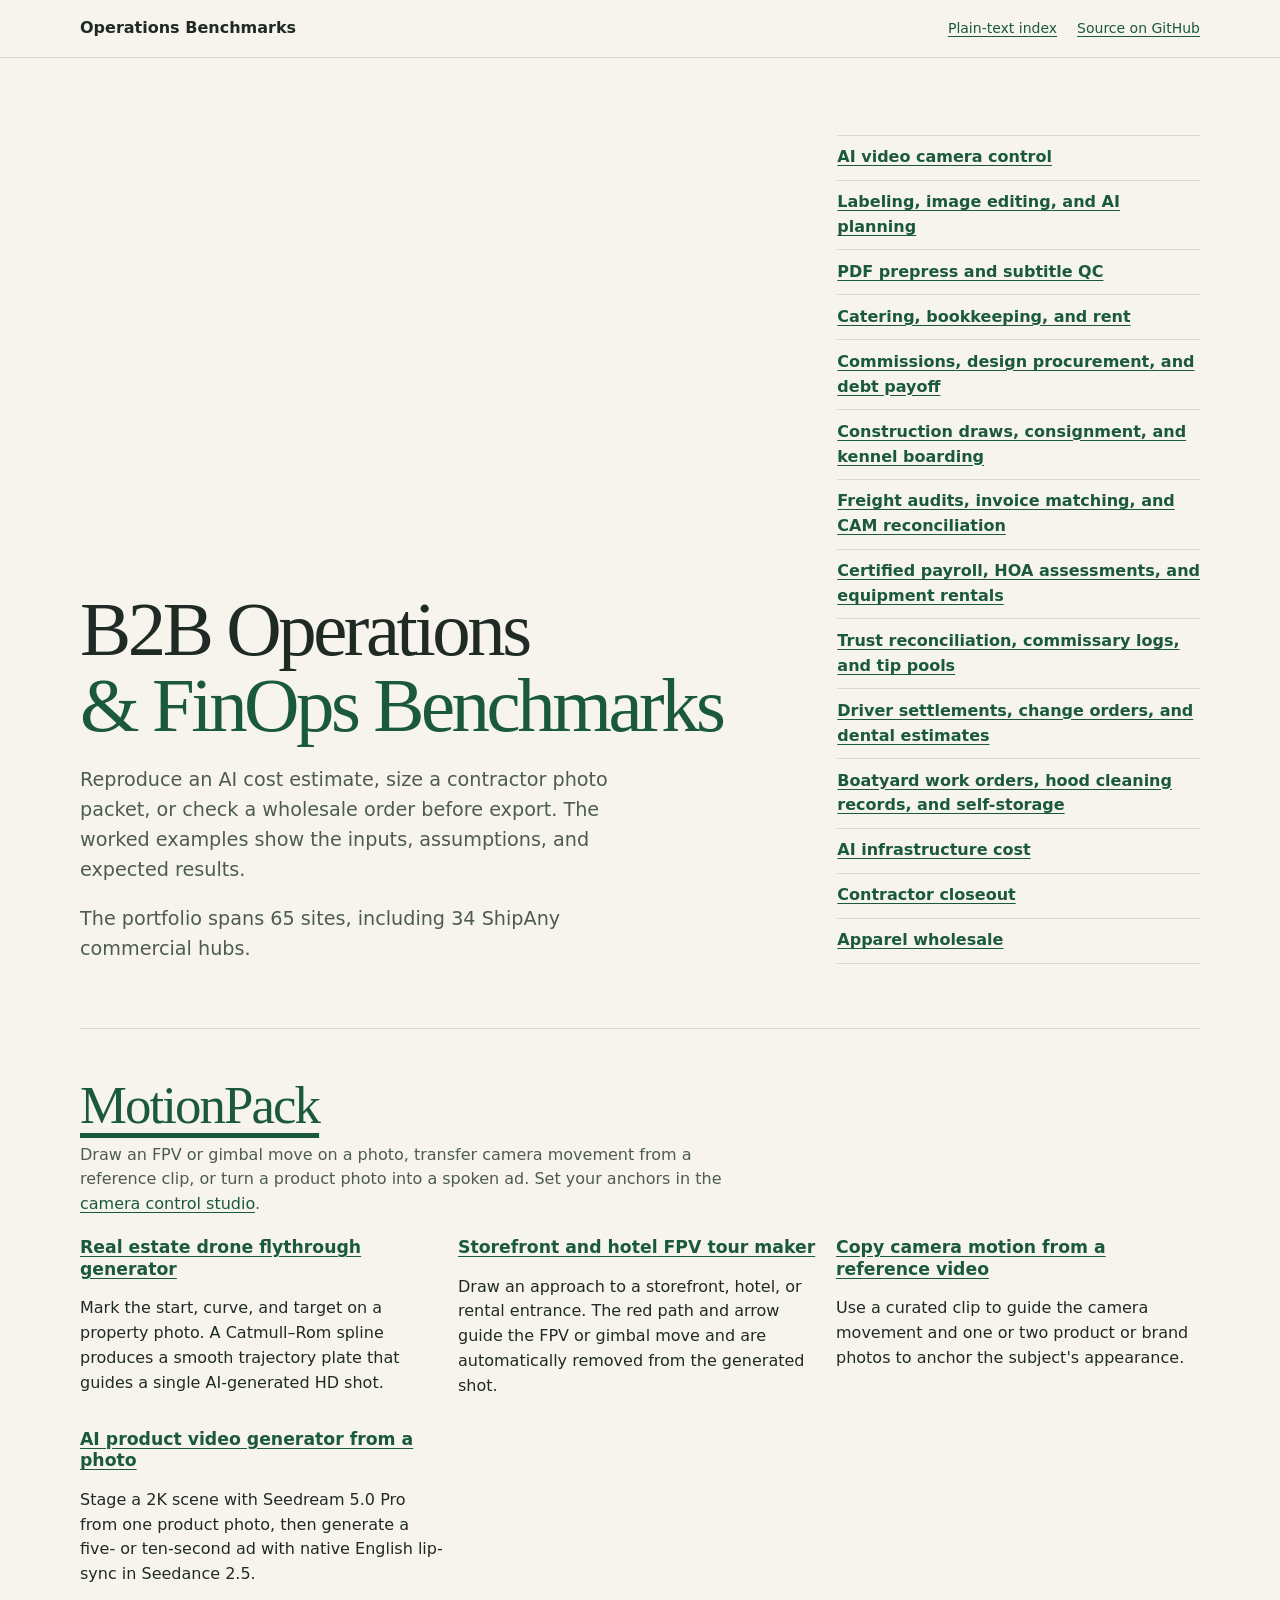
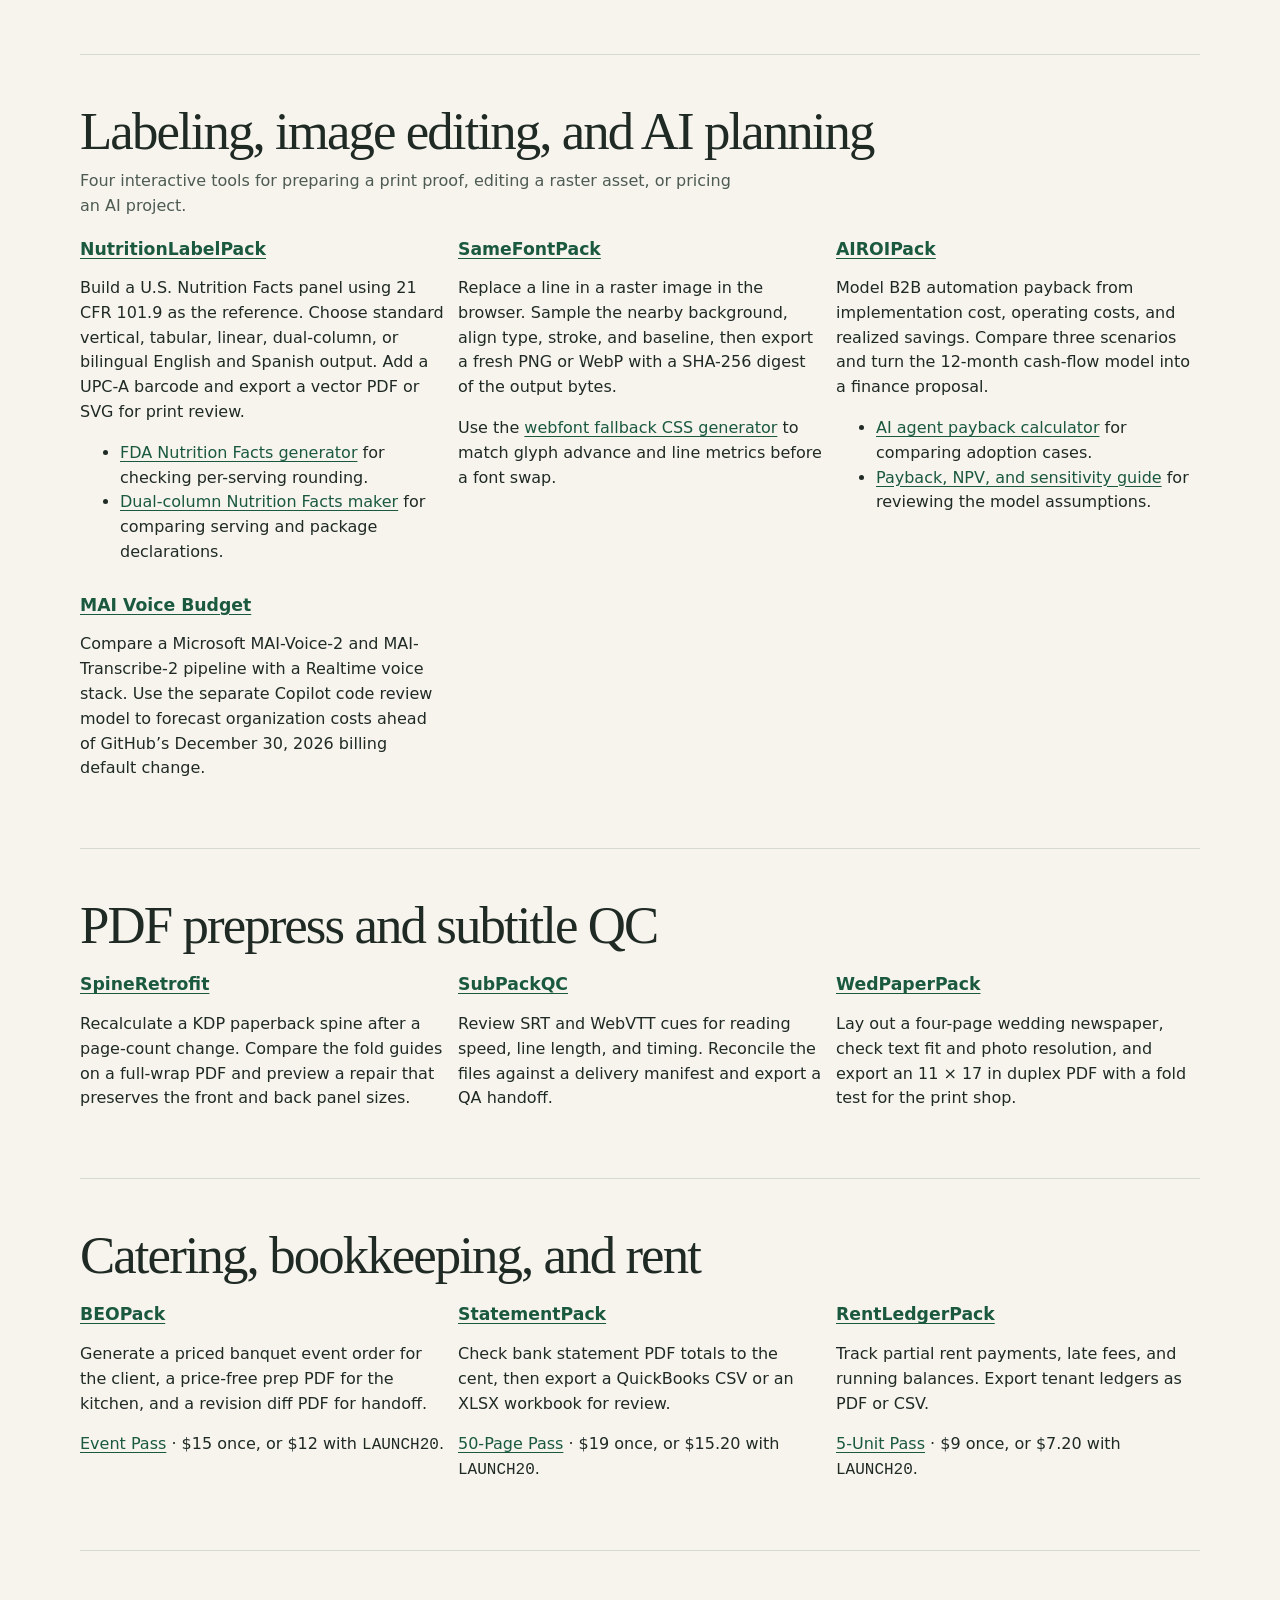
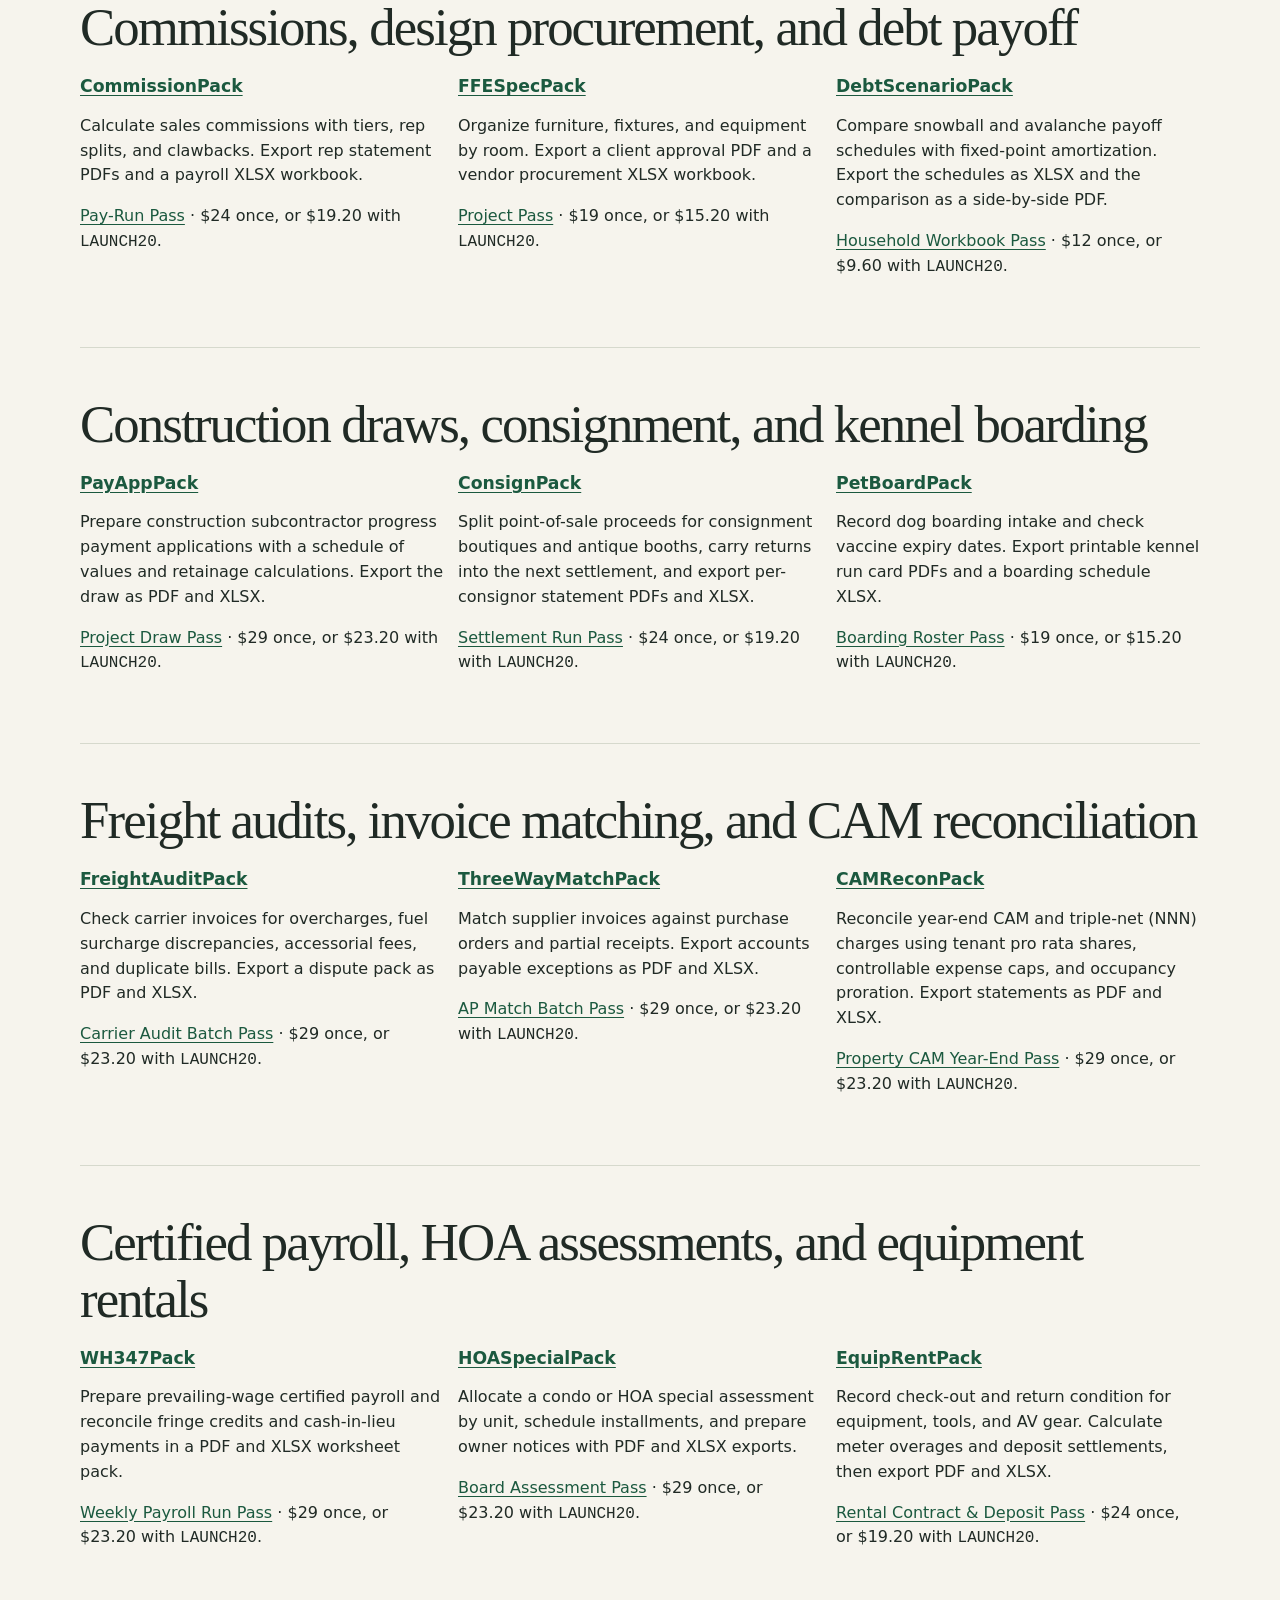
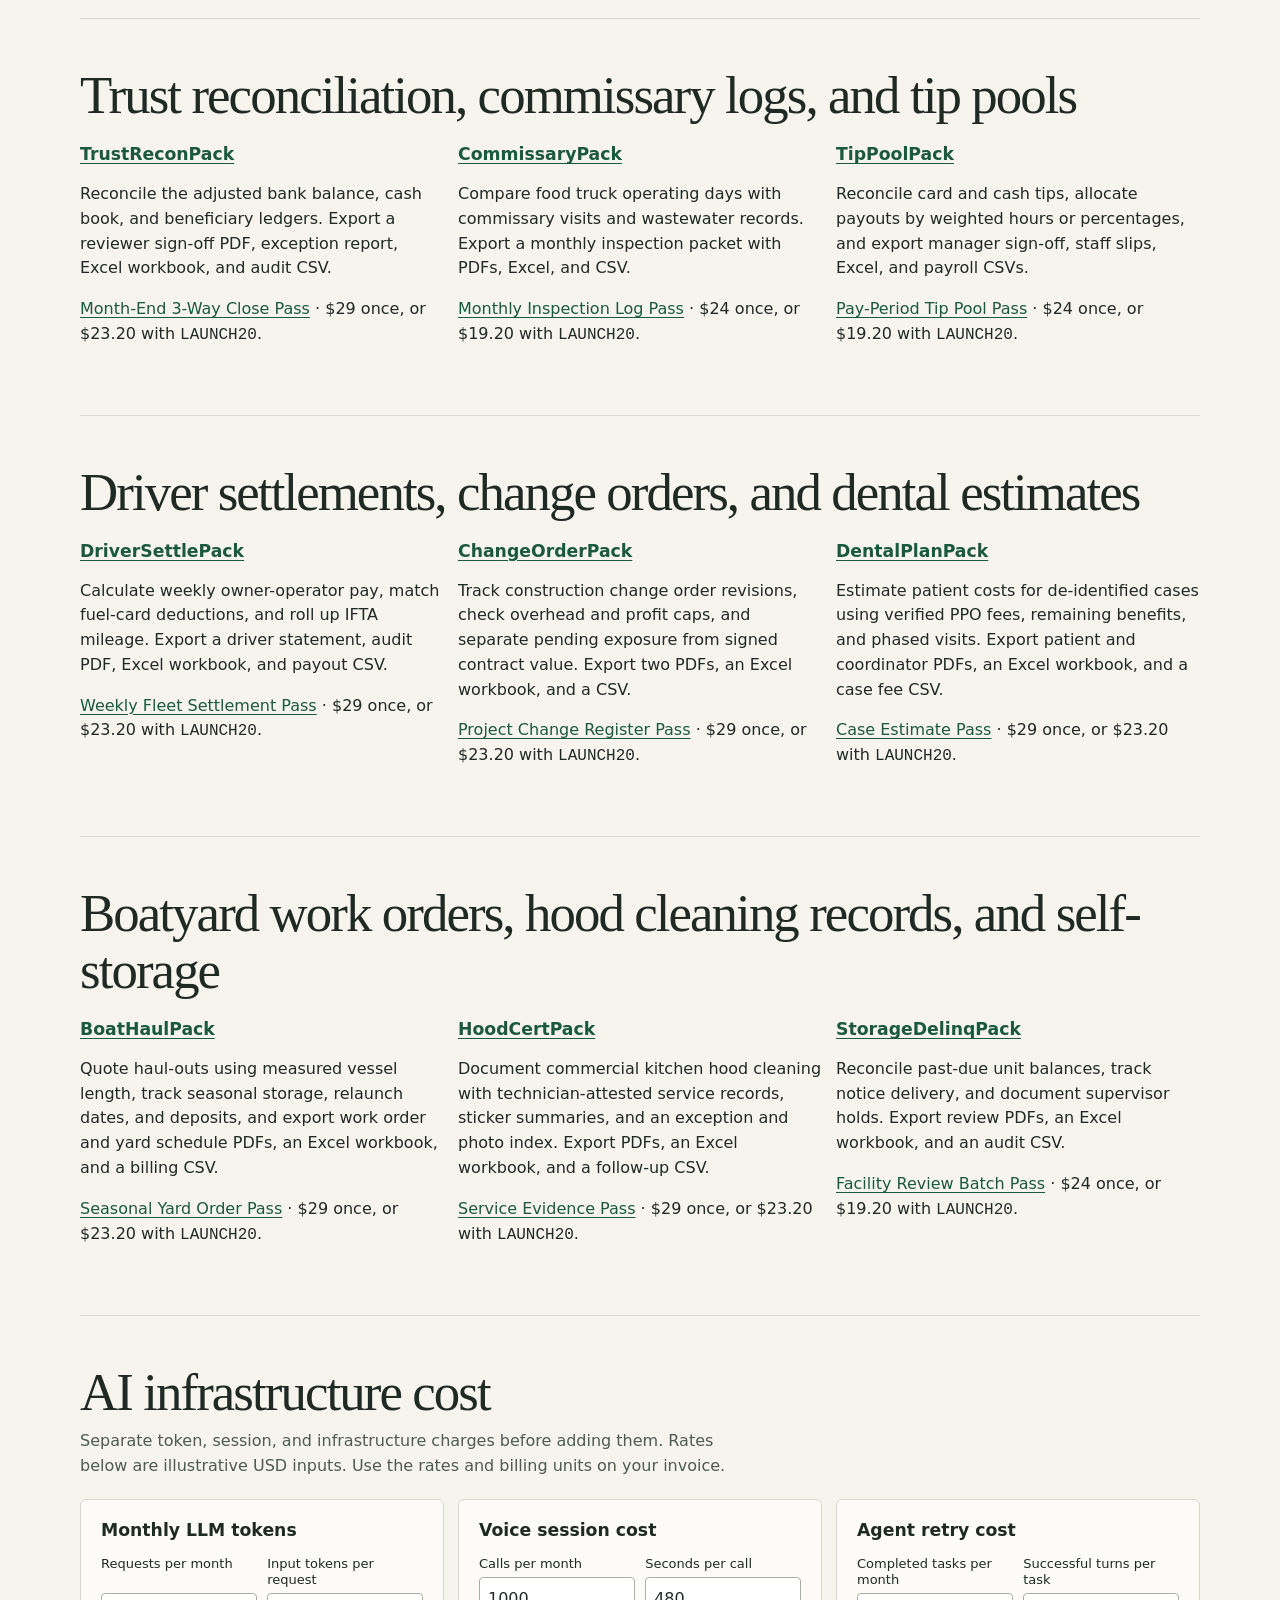
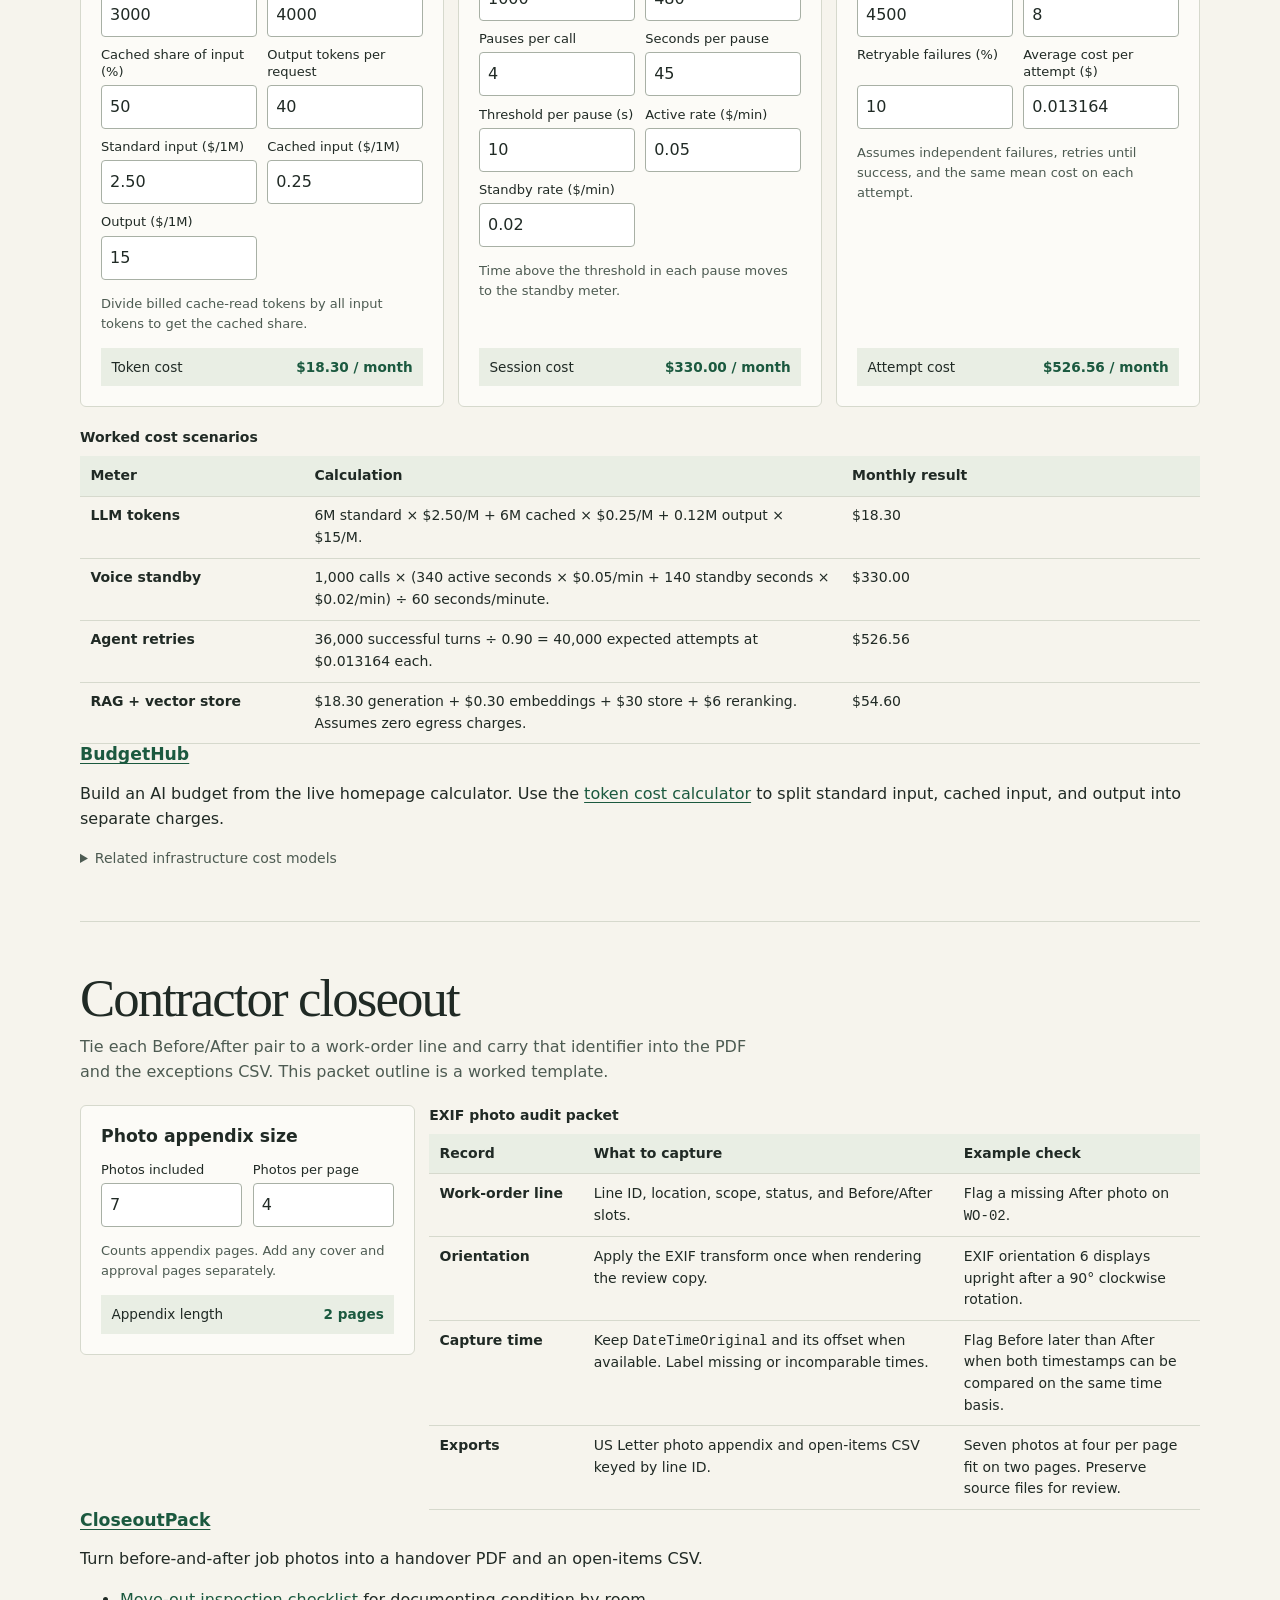
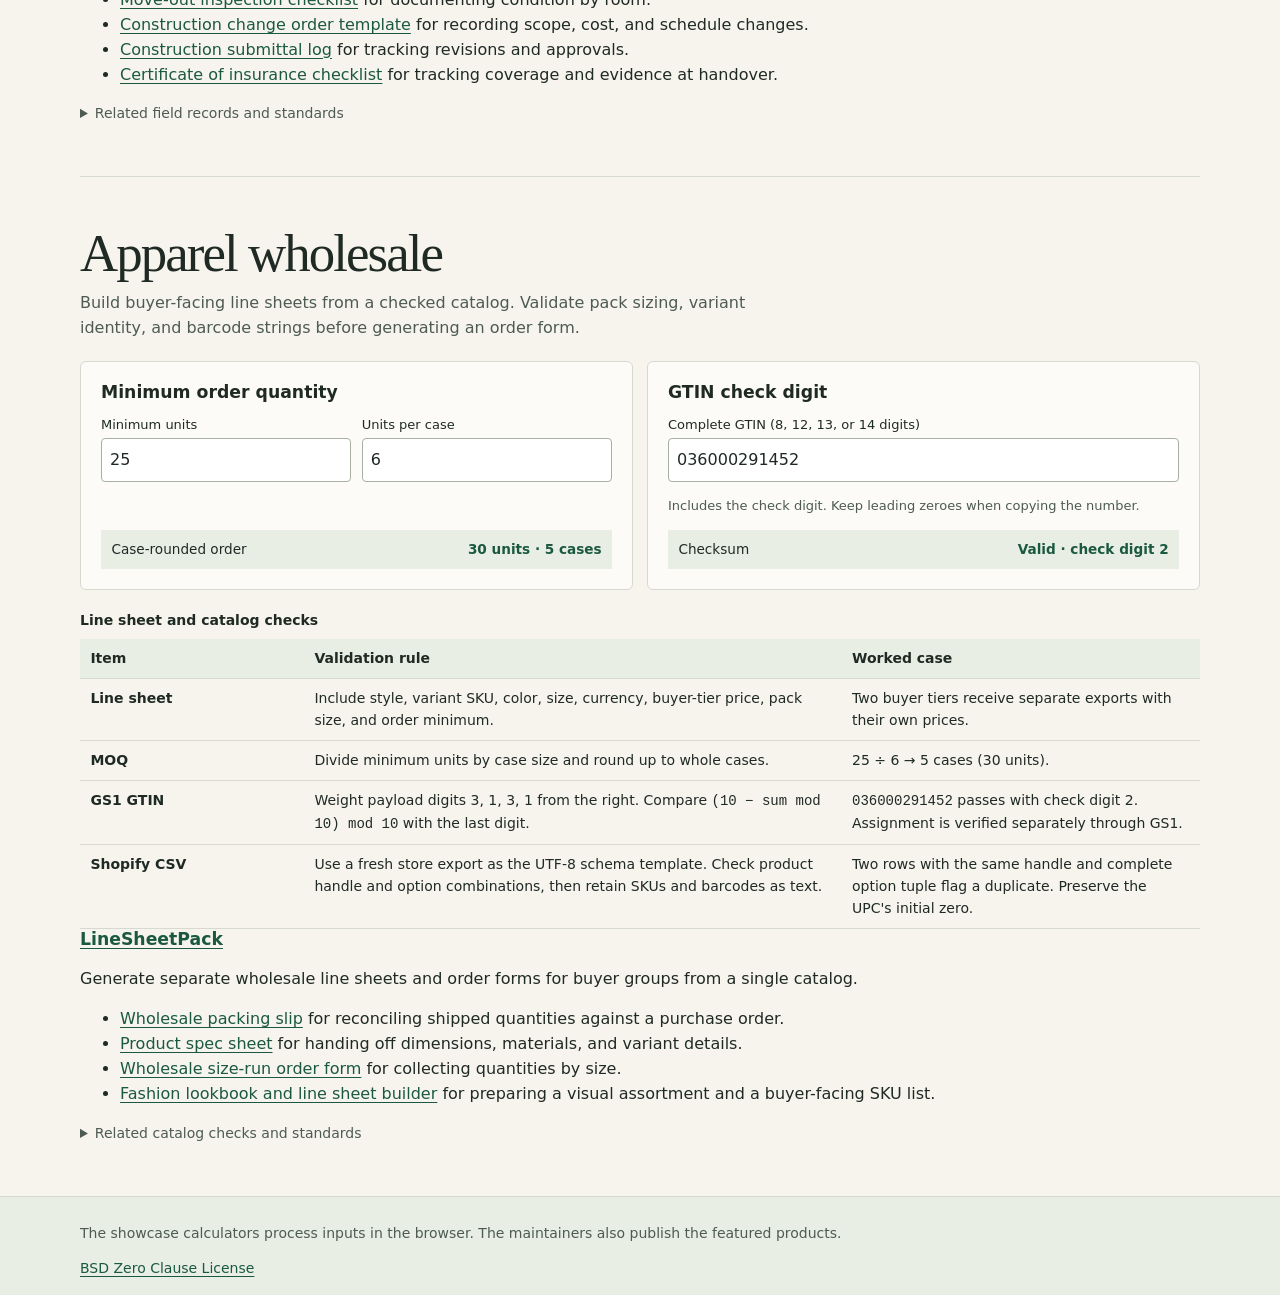
==== commit d6c49847: "chore: sync 65-site / 34-hub benchmark index (index.html)" ====
--- a/index.html
+++ b/index.html
@@ -4,7 +4,7 @@
   <meta charset="utf-8">
   <meta name="viewport" content="width=device-width, initial-scale=1">
   <title>B2B Operations &amp; FinOps Benchmarks</title>
-  <meta name="description" content="Open benchmarks for AI costs, jobsite closeouts, and wholesale data, plus tools for driver settlements, construction change orders, and dental treatment estimates.">
+  <meta name="description" content="Open benchmarks for AI costs, jobsite closeouts, and wholesale data, plus tools for boat haul-outs, kitchen hood cleaning records, and self-storage delinquency review.">
   <link rel="canonical" href="https://shihaowei49-cloud.github.io/b2b-ops-finops-benchmarks/">
   <link rel="sitemap" type="application/xml" href="./sitemap.xml">
   <link rel="stylesheet" href="./styles.css">
@@ -27,7 +27,7 @@
       <div>
         <h1>B2B Operations <span>&amp; FinOps Benchmarks</span></h1>
         <p>Reproduce an AI cost estimate, size a contractor photo packet, or check a wholesale order before export. The worked examples show the inputs, assumptions, and expected results.</p>
-        <p>The portfolio spans 62 sites, including 31 ShipAny commercial hubs.</p>
+        <p>The portfolio spans 65 sites, including 34 ShipAny commercial hubs.</p>
       </div>
       <nav class="contents" aria-label="On this page">
         <a href="#motionpack">AI video camera control</a>
@@ -40,6 +40,7 @@
         <a href="#payroll-assessment-rental">Certified payroll, HOA assessments, and equipment rentals</a>
         <a href="#trust-hospitality-tools">Trust reconciliation, commissary logs, and tip pools</a>
         <a href="#settlement-change-dental-tools">Driver settlements, change orders, and dental estimates</a>
+        <a href="#boatyard-hood-storage-tools">Boatyard work orders, hood cleaning records, and self-storage</a>
         <a href="#finops">AI infrastructure cost</a>
         <a href="#closeout">Contractor closeout</a>
         <a href="#wholesale">Apparel wholesale</a>
@@ -282,6 +283,29 @@
           <h3><a href="https://dentalplan.shihaoeth.site/?utm_source=github_pages&amp;utm_medium=referral&amp;utm_campaign=wave20_20261127">DentalPlanPack</a></h3>
           <p>Estimate patient costs for de-identified cases using verified PPO fees, remaining benefits, and phased visits. Export patient and coordinator PDFs, an Excel workbook, and a case fee CSV.</p>
           <p><a href="https://dentalplan.shihaoeth.site/pricing">Case Estimate Pass</a> · $29 once, or $23.20 with <code>LAUNCH20</code>.</p>
+        </article>
+      </div>
+    </section>
+
+    <section id="boatyard-hood-storage-tools" aria-labelledby="boatyard-hood-storage-tools-title">
+      <div class="section-heading">
+        <h2 id="boatyard-hood-storage-tools-title">Boatyard work orders, hood cleaning records, and self-storage</h2>
+      </div>
+      <div class="calculators">
+        <article>
+          <h3><a href="https://boathaul.shihaoeth.site/?utm_source=github_pages&amp;utm_medium=referral&amp;utm_campaign=wave21_20261127">BoatHaulPack</a></h3>
+          <p>Quote haul-outs using measured vessel length, track seasonal storage, relaunch dates, and deposits, and export work order and yard schedule PDFs, an Excel workbook, and a billing CSV.</p>
+          <p><a href="https://boathaul.shihaoeth.site/pricing">Seasonal Yard Order Pass</a> · $29 once, or $23.20 with <code>LAUNCH20</code>.</p>
+        </article>
+        <article>
+          <h3><a href="https://hoodcert.shihaoeth.site/?utm_source=github_pages&amp;utm_medium=referral&amp;utm_campaign=wave21_20261127">HoodCertPack</a></h3>
+          <p>Document commercial kitchen hood cleaning with technician-attested service records, sticker summaries, and an exception and photo index. Export PDFs, an Excel workbook, and a follow-up CSV.</p>
+          <p><a href="https://hoodcert.shihaoeth.site/pricing">Service Evidence Pass</a> · $29 once, or $23.20 with <code>LAUNCH20</code>.</p>
+        </article>
+        <article>
+          <h3><a href="https://storagedelinq.shihaoeth.site/?utm_source=github_pages&amp;utm_medium=referral&amp;utm_campaign=wave21_20261127">StorageDelinqPack</a></h3>
+          <p>Reconcile past-due unit balances, track notice delivery, and document supervisor holds. Export review PDFs, an Excel workbook, and an audit CSV.</p>
+          <p><a href="https://storagedelinq.shihaoeth.site/pricing">Facility Review Batch Pass</a> · $24 once, or $19.20 with <code>LAUNCH20</code>.</p>
         </article>
       </div>
     </section>
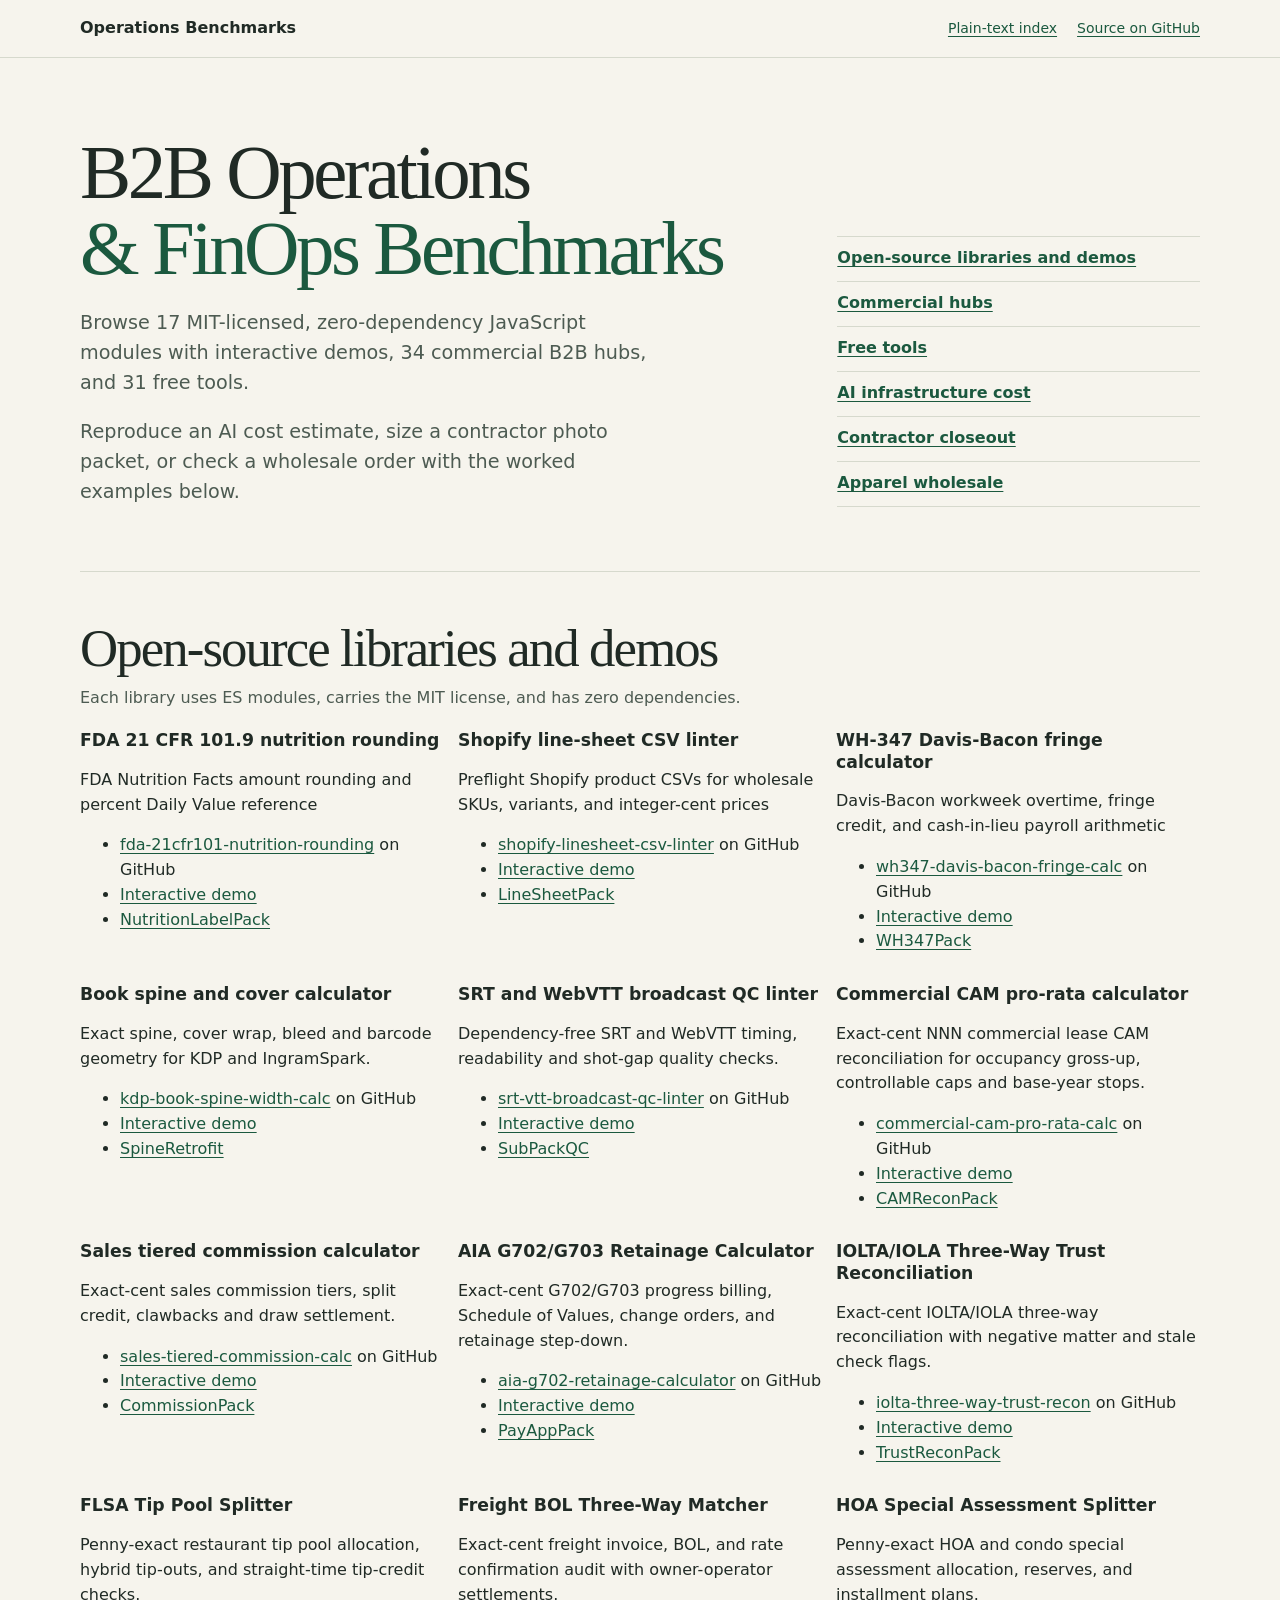
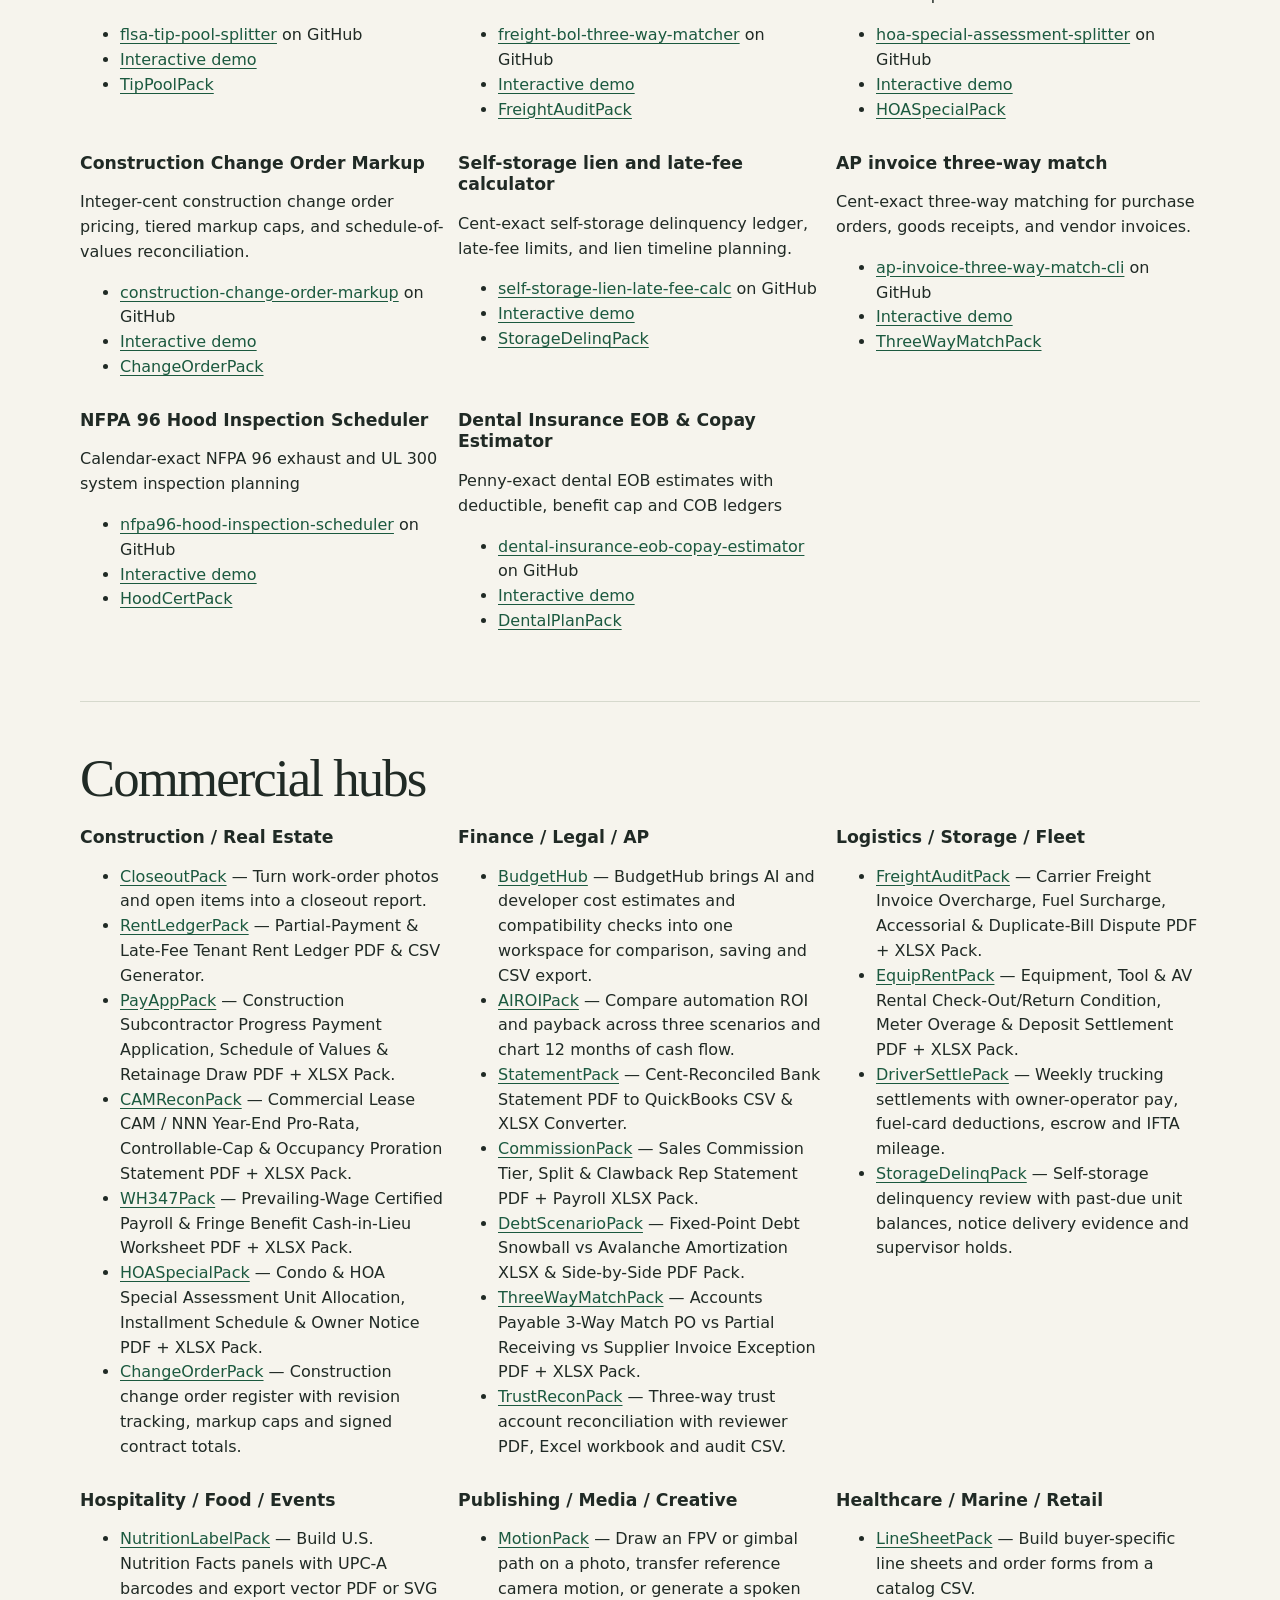
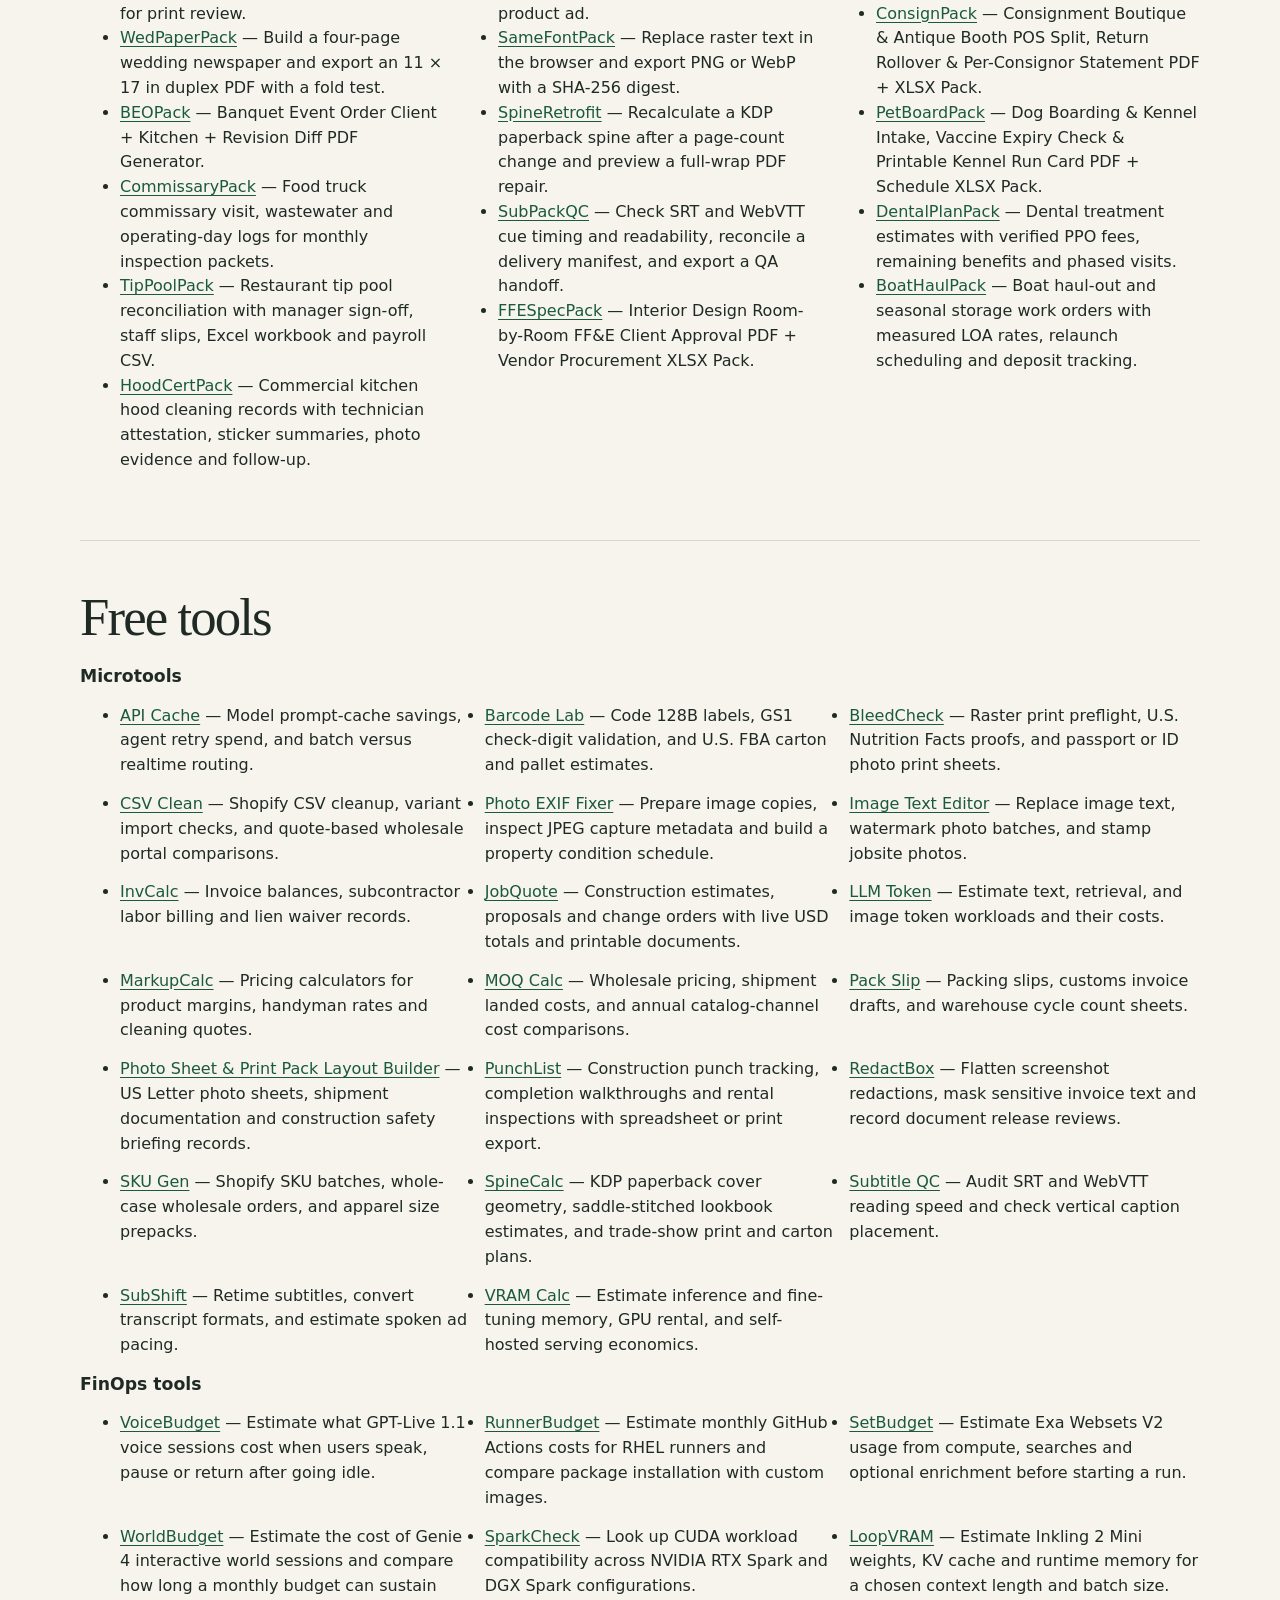
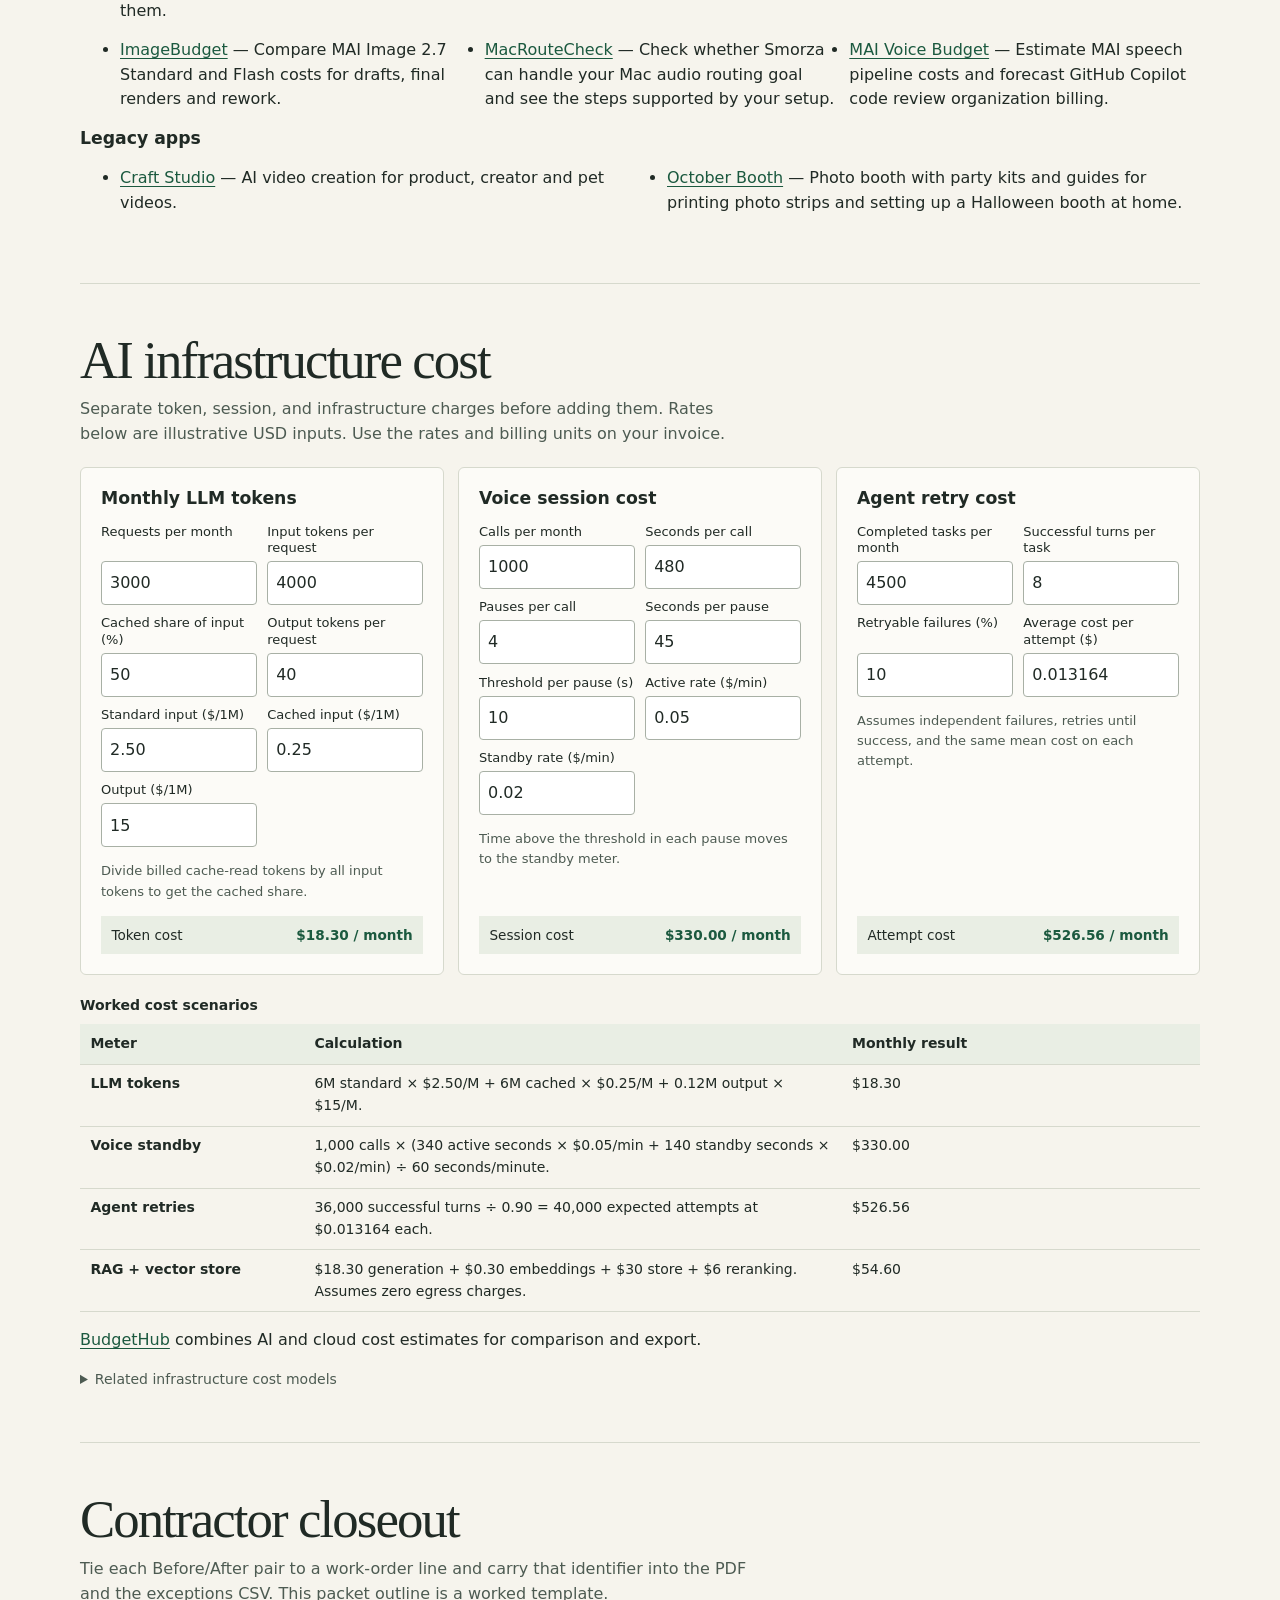
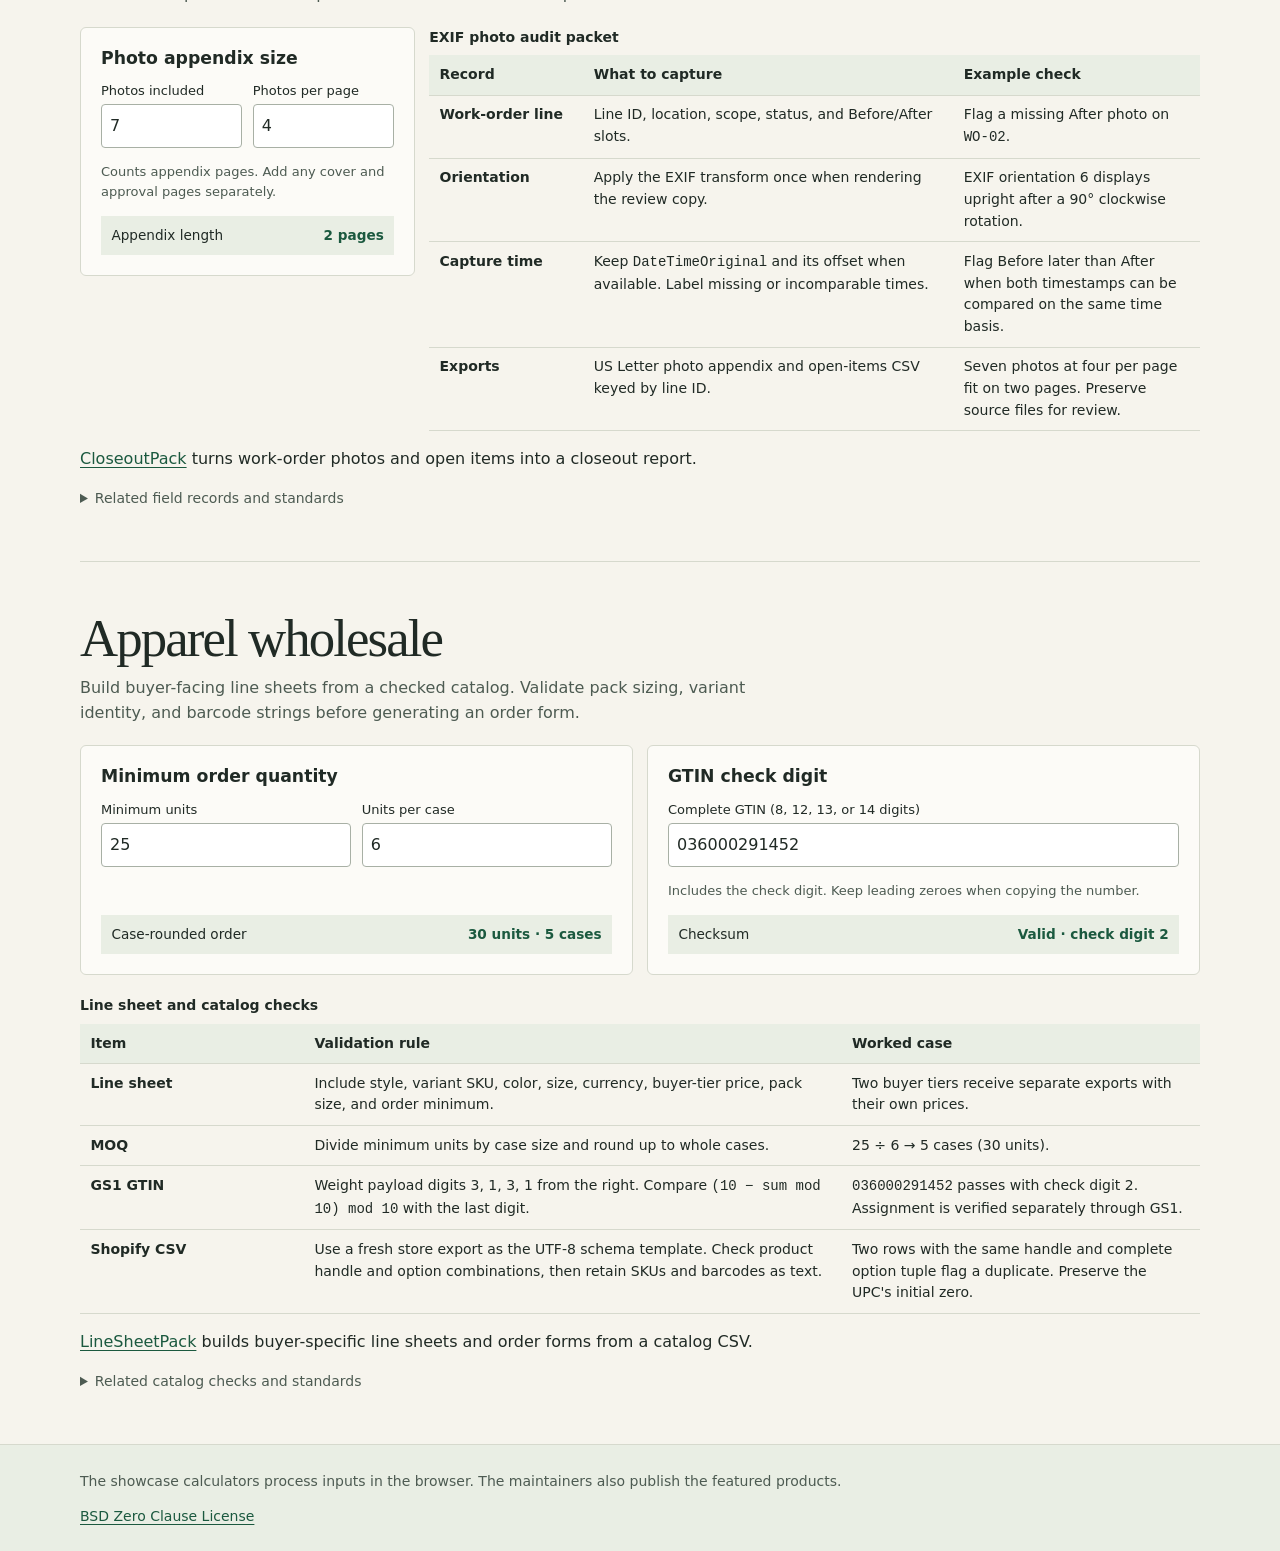
==== commit d3560a13: "feat(wave9): index all 17 MIT ESM OSS libraries, 34 commercial hubs, and 31 free tools" ====
--- a/index.html
+++ b/index.html
@@ -2,11 +2,13 @@
 <html lang="en">
 <head>
   <meta charset="utf-8">
+  <meta http-equiv="Content-Security-Policy" content="default-src 'none'; script-src 'self'; style-src 'self'; base-uri 'none'; form-action 'none'">
   <meta name="viewport" content="width=device-width, initial-scale=1">
   <title>B2B Operations &amp; FinOps Benchmarks</title>
-  <meta name="description" content="Open benchmarks for AI costs, jobsite closeouts, and wholesale data, plus tools for boat haul-outs, kitchen hood cleaning records, and self-storage delinquency review.">
+  <meta name="description" content="Browse 17 MIT-licensed, zero-dependency JavaScript modules with interactive demos, 34 commercial B2B hubs, and 31 free tools.">
   <link rel="canonical" href="https://shihaowei49-cloud.github.io/b2b-ops-finops-benchmarks/">
   <link rel="sitemap" type="application/xml" href="./sitemap.xml">
+  <link rel="describedby" href="./llms.txt">
   <link rel="stylesheet" href="./styles.css">
   <script type="module" src="./app.mjs"></script>
 </head>
@@ -26,288 +28,299 @@
     <div class="intro">
       <div>
         <h1>B2B Operations <span>&amp; FinOps Benchmarks</span></h1>
-        <p>Reproduce an AI cost estimate, size a contractor photo packet, or check a wholesale order before export. The worked examples show the inputs, assumptions, and expected results.</p>
-        <p>The portfolio spans 65 sites, including 34 ShipAny commercial hubs.</p>
+        <p>Browse 17 MIT-licensed, zero-dependency JavaScript modules with interactive demos, 34 commercial B2B hubs, and 31 free tools.</p>
+        <p>Reproduce an AI cost estimate, size a contractor photo packet, or check a wholesale order with the worked examples below.</p>
       </div>
       <nav class="contents" aria-label="On this page">
-        <a href="#motionpack">AI video camera control</a>
-        <a href="#operator-tools">Labeling, image editing, and AI planning</a>
-        <a href="#production-tools">PDF prepress and subtitle QC</a>
-        <a href="#operations-tools">Catering, bookkeeping, and rent</a>
-        <a href="#planning-tools">Commissions, design procurement, and debt payoff</a>
-        <a href="#field-operations">Construction draws, consignment, and kennel boarding</a>
-        <a href="#reconciliation-tools">Freight audits, invoice matching, and CAM reconciliation</a>
-        <a href="#payroll-assessment-rental">Certified payroll, HOA assessments, and equipment rentals</a>
-        <a href="#trust-hospitality-tools">Trust reconciliation, commissary logs, and tip pools</a>
-        <a href="#settlement-change-dental-tools">Driver settlements, change orders, and dental estimates</a>
-        <a href="#boatyard-hood-storage-tools">Boatyard work orders, hood cleaning records, and self-storage</a>
+        <a href="#open-source-libraries">Open-source libraries and demos</a>
+        <a href="#commercial-hubs">Commercial hubs</a>
+        <a href="#free-tools">Free tools</a>
         <a href="#finops">AI infrastructure cost</a>
         <a href="#closeout">Contractor closeout</a>
         <a href="#wholesale">Apparel wholesale</a>
       </nav>
     </div>
 
-    <section id="motionpack" aria-labelledby="motionpack-title">
+    <section id="open-source-libraries" aria-labelledby="libraries-title">
       <div class="section-heading">
-        <h2 id="motionpack-title"><a href="https://motionpack.shihaoeth.site/?utm_source=github_pages&amp;utm_medium=referral&amp;utm_campaign=motionpack_launch_20261127">MotionPack</a></h2>
-        <p>Draw an FPV or gimbal move on a photo, transfer camera movement from a reference clip, or turn a product photo into a spoken ad. Set your anchors in the <a href="https://motionpack.shihaoeth.site/ai-camera-control-video-generator">camera control studio</a>.</p>
+        <h2 id="libraries-title">Open-source libraries and demos</h2>
+        <p>Each library uses ES modules, carries the MIT license, and has zero dependencies.</p>
       </div>
       <div class="calculators">
         <article>
-          <h3><a href="https://motionpack.shihaoeth.site/tools/real-estate-drone-flythrough-generator?utm_source=github_pages&amp;utm_medium=referral&amp;utm_campaign=motionpack_launch_20261127">Real estate drone flythrough generator</a></h3>
-          <p>Mark the start, curve, and target on a property photo. A Catmull–Rom spline produces a smooth trajectory plate that guides a single AI-generated HD shot.</p>
-        </article>
-        <article>
-          <h3><a href="https://motionpack.shihaoeth.site/tools/storefront-and-hotel-fpv-tour-maker?utm_source=github_pages&amp;utm_medium=referral&amp;utm_campaign=motionpack_launch_20261127">Storefront and hotel FPV tour maker</a></h3>
-          <p>Draw an approach to a storefront, hotel, or rental entrance. The red path and arrow guide the FPV or gimbal move and are automatically removed from the generated shot.</p>
-        </article>
-        <article>
-          <h3><a href="https://motionpack.shihaoeth.site/tools/copy-camera-motion-from-reference-video?utm_source=github_pages&amp;utm_medium=referral&amp;utm_campaign=motionpack_launch_20261127">Copy camera motion from a reference video</a></h3>
-          <p>Use a curated clip to guide the camera movement and one or two product or brand photos to anchor the subject's appearance.</p>
-        </article>
-        <article>
-          <h3><a href="https://motionpack.shihaoeth.site/tools/ai-product-video-generator-from-photo?utm_source=github_pages&amp;utm_medium=referral&amp;utm_campaign=motionpack_launch_20261127">AI product video generator from a photo</a></h3>
-          <p>Stage a 2K scene with Seedream 5.0 Pro from one product photo, then generate a five- or ten-second ad with native English lip-sync in Seedance 2.5.</p>
+          <h3>FDA 21 CFR 101.9 nutrition rounding</h3>
+          <p>FDA Nutrition Facts amount rounding and percent Daily Value reference</p>
+          <ul>
+            <li><a href="https://github.com/shihaowei49-cloud/fda-21cfr101-nutrition-rounding">fda-21cfr101-nutrition-rounding</a> on GitHub</li>
+            <li><a href="https://shihaowei49-cloud.github.io/fda-21cfr101-nutrition-rounding/">Interactive demo</a></li>
+            <li><a href="https://nutritionlabel.shihaoeth.site/?utm_source=github_pages&amp;utm_medium=master_index&amp;utm_campaign=quality_wave_9">NutritionLabelPack</a></li>
+          </ul>
+        </article>
+        <article>
+          <h3>Shopify line-sheet CSV linter</h3>
+          <p>Preflight Shopify product CSVs for wholesale SKUs, variants, and integer-cent prices</p>
+          <ul>
+            <li><a href="https://github.com/shihaowei49-cloud/shopify-linesheet-csv-linter">shopify-linesheet-csv-linter</a> on GitHub</li>
+            <li><a href="https://shihaowei49-cloud.github.io/shopify-linesheet-csv-linter/">Interactive demo</a></li>
+            <li><a href="https://linesheet.shihaoeth.site/?utm_source=github_pages&amp;utm_medium=master_index&amp;utm_campaign=quality_wave_9">LineSheetPack</a></li>
+          </ul>
+        </article>
+        <article>
+          <h3>WH-347 Davis-Bacon fringe calculator</h3>
+          <p>Davis-Bacon workweek overtime, fringe credit, and cash-in-lieu payroll arithmetic</p>
+          <ul>
+            <li><a href="https://github.com/shihaowei49-cloud/wh347-davis-bacon-fringe-calc">wh347-davis-bacon-fringe-calc</a> on GitHub</li>
+            <li><a href="https://shihaowei49-cloud.github.io/wh347-davis-bacon-fringe-calc/">Interactive demo</a></li>
+            <li><a href="https://wh347.shihaoeth.site/?utm_source=github_pages&amp;utm_medium=master_index&amp;utm_campaign=quality_wave_9">WH347Pack</a></li>
+          </ul>
+        </article>
+        <article>
+          <h3>Book spine and cover calculator</h3>
+          <p>Exact spine, cover wrap, bleed and barcode geometry for KDP and IngramSpark.</p>
+          <ul>
+            <li><a href="https://github.com/shihaowei49-cloud/kdp-book-spine-width-calc">kdp-book-spine-width-calc</a> on GitHub</li>
+            <li><a href="https://shihaowei49-cloud.github.io/kdp-book-spine-width-calc/">Interactive demo</a></li>
+            <li><a href="https://spineretrofit.shihaoeth.site/?utm_source=github_pages&amp;utm_medium=master_index&amp;utm_campaign=quality_wave_9">SpineRetrofit</a></li>
+          </ul>
+        </article>
+        <article>
+          <h3>SRT and WebVTT broadcast QC linter</h3>
+          <p>Dependency-free SRT and WebVTT timing, readability and shot-gap quality checks.</p>
+          <ul>
+            <li><a href="https://github.com/shihaowei49-cloud/srt-vtt-broadcast-qc-linter">srt-vtt-broadcast-qc-linter</a> on GitHub</li>
+            <li><a href="https://shihaowei49-cloud.github.io/srt-vtt-broadcast-qc-linter/">Interactive demo</a></li>
+            <li><a href="https://subpackqc.shihaoeth.site/?utm_source=github_pages&amp;utm_medium=master_index&amp;utm_campaign=quality_wave_9">SubPackQC</a></li>
+          </ul>
+        </article>
+        <article>
+          <h3>Commercial CAM pro-rata calculator</h3>
+          <p>Exact-cent NNN commercial lease CAM reconciliation for occupancy gross-up, controllable caps and base-year stops.</p>
+          <ul>
+            <li><a href="https://github.com/shihaowei49-cloud/commercial-cam-pro-rata-calc">commercial-cam-pro-rata-calc</a> on GitHub</li>
+            <li><a href="https://shihaowei49-cloud.github.io/commercial-cam-pro-rata-calc/">Interactive demo</a></li>
+            <li><a href="https://camrecon.shihaoeth.site/?utm_source=github_pages&amp;utm_medium=master_index&amp;utm_campaign=quality_wave_9">CAMReconPack</a></li>
+          </ul>
+        </article>
+        <article>
+          <h3>Sales tiered commission calculator</h3>
+          <p>Exact-cent sales commission tiers, split credit, clawbacks and draw settlement.</p>
+          <ul>
+            <li><a href="https://github.com/shihaowei49-cloud/sales-tiered-commission-calc">sales-tiered-commission-calc</a> on GitHub</li>
+            <li><a href="https://shihaowei49-cloud.github.io/sales-tiered-commission-calc/">Interactive demo</a></li>
+            <li><a href="https://commissionpack.shihaoeth.site/?utm_source=github_pages&amp;utm_medium=master_index&amp;utm_campaign=quality_wave_9">CommissionPack</a></li>
+          </ul>
+        </article>
+        <article>
+          <h3>AIA G702/G703 Retainage Calculator</h3>
+          <p>Exact-cent G702/G703 progress billing, Schedule of Values, change orders, and retainage step-down.</p>
+          <ul>
+            <li><a href="https://github.com/shihaowei49-cloud/aia-g702-retainage-calculator">aia-g702-retainage-calculator</a> on GitHub</li>
+            <li><a href="https://shihaowei49-cloud.github.io/aia-g702-retainage-calculator/">Interactive demo</a></li>
+            <li><a href="https://payapp.shihaoeth.site/?utm_source=github_pages&amp;utm_medium=master_index&amp;utm_campaign=quality_wave_9">PayAppPack</a></li>
+          </ul>
+        </article>
+        <article>
+          <h3>IOLTA/IOLA Three-Way Trust Reconciliation</h3>
+          <p>Exact-cent IOLTA/IOLA three-way reconciliation with negative matter and stale check flags.</p>
+          <ul>
+            <li><a href="https://github.com/shihaowei49-cloud/iolta-three-way-trust-recon">iolta-three-way-trust-recon</a> on GitHub</li>
+            <li><a href="https://shihaowei49-cloud.github.io/iolta-three-way-trust-recon/">Interactive demo</a></li>
+            <li><a href="https://trustrecon.shihaoeth.site/?utm_source=github_pages&amp;utm_medium=master_index&amp;utm_campaign=quality_wave_9">TrustReconPack</a></li>
+          </ul>
+        </article>
+        <article>
+          <h3>FLSA Tip Pool Splitter</h3>
+          <p>Penny-exact restaurant tip pool allocation, hybrid tip-outs, and straight-time tip-credit checks.</p>
+          <ul>
+            <li><a href="https://github.com/shihaowei49-cloud/flsa-tip-pool-splitter">flsa-tip-pool-splitter</a> on GitHub</li>
+            <li><a href="https://shihaowei49-cloud.github.io/flsa-tip-pool-splitter/">Interactive demo</a></li>
+            <li><a href="https://tippool.shihaoeth.site/?utm_source=github_pages&amp;utm_medium=master_index&amp;utm_campaign=quality_wave_9">TipPoolPack</a></li>
+          </ul>
+        </article>
+        <article>
+          <h3>Freight BOL Three-Way Matcher</h3>
+          <p>Exact-cent freight invoice, BOL, and rate confirmation audit with owner-operator settlements.</p>
+          <ul>
+            <li><a href="https://github.com/shihaowei49-cloud/freight-bol-three-way-matcher">freight-bol-three-way-matcher</a> on GitHub</li>
+            <li><a href="https://shihaowei49-cloud.github.io/freight-bol-three-way-matcher/">Interactive demo</a></li>
+            <li><a href="https://freightaudit.shihaoeth.site/?utm_source=github_pages&amp;utm_medium=master_index&amp;utm_campaign=quality_wave_9">FreightAuditPack</a></li>
+          </ul>
+        </article>
+        <article>
+          <h3>HOA Special Assessment Splitter</h3>
+          <p>Penny-exact HOA and condo special assessment allocation, reserves, and installment plans.</p>
+          <ul>
+            <li><a href="https://github.com/shihaowei49-cloud/hoa-special-assessment-splitter">hoa-special-assessment-splitter</a> on GitHub</li>
+            <li><a href="https://shihaowei49-cloud.github.io/hoa-special-assessment-splitter/">Interactive demo</a></li>
+            <li><a href="https://hoaspecial.shihaoeth.site/?utm_source=github_pages&amp;utm_medium=master_index&amp;utm_campaign=quality_wave_9">HOASpecialPack</a></li>
+          </ul>
+        </article>
+        <article>
+          <h3>Construction Change Order Markup</h3>
+          <p>Integer-cent construction change order pricing, tiered markup caps, and schedule-of-values reconciliation.</p>
+          <ul>
+            <li><a href="https://github.com/shihaowei49-cloud/construction-change-order-markup">construction-change-order-markup</a> on GitHub</li>
+            <li><a href="https://shihaowei49-cloud.github.io/construction-change-order-markup/">Interactive demo</a></li>
+            <li><a href="https://changeorder.shihaoeth.site/?utm_source=github_pages&amp;utm_medium=master_index&amp;utm_campaign=quality_wave_9">ChangeOrderPack</a></li>
+          </ul>
+        </article>
+        <article>
+          <h3>Self-storage lien and late-fee calculator</h3>
+          <p>Cent-exact self-storage delinquency ledger, late-fee limits, and lien timeline planning.</p>
+          <ul>
+            <li><a href="https://github.com/shihaowei49-cloud/self-storage-lien-late-fee-calc">self-storage-lien-late-fee-calc</a> on GitHub</li>
+            <li><a href="https://shihaowei49-cloud.github.io/self-storage-lien-late-fee-calc/">Interactive demo</a></li>
+            <li><a href="https://storagedelinq.shihaoeth.site/?utm_source=github_pages&amp;utm_medium=master_index&amp;utm_campaign=quality_wave_9">StorageDelinqPack</a></li>
+          </ul>
+        </article>
+        <article>
+          <h3>AP invoice three-way match</h3>
+          <p>Cent-exact three-way matching for purchase orders, goods receipts, and vendor invoices.</p>
+          <ul>
+            <li><a href="https://github.com/shihaowei49-cloud/ap-invoice-three-way-match-cli">ap-invoice-three-way-match-cli</a> on GitHub</li>
+            <li><a href="https://shihaowei49-cloud.github.io/ap-invoice-three-way-match-cli/">Interactive demo</a></li>
+            <li><a href="https://threewaymatch.shihaoeth.site/?utm_source=github_pages&amp;utm_medium=master_index&amp;utm_campaign=quality_wave_9">ThreeWayMatchPack</a></li>
+          </ul>
+        </article>
+        <article>
+          <h3>NFPA 96 Hood Inspection Scheduler</h3>
+          <p>Calendar-exact NFPA 96 exhaust and UL 300 system inspection planning</p>
+          <ul>
+            <li><a href="https://github.com/shihaowei49-cloud/nfpa96-hood-inspection-scheduler">nfpa96-hood-inspection-scheduler</a> on GitHub</li>
+            <li><a href="https://shihaowei49-cloud.github.io/nfpa96-hood-inspection-scheduler/">Interactive demo</a></li>
+            <li><a href="https://hoodcert.shihaoeth.site/?utm_source=github_pages&amp;utm_medium=master_index&amp;utm_campaign=quality_wave_9">HoodCertPack</a></li>
+          </ul>
+        </article>
+        <article>
+          <h3>Dental Insurance EOB &amp; Copay Estimator</h3>
+          <p>Penny-exact dental EOB estimates with deductible, benefit cap and COB ledgers</p>
+          <ul>
+            <li><a href="https://github.com/shihaowei49-cloud/dental-insurance-eob-copay-estimator">dental-insurance-eob-copay-estimator</a> on GitHub</li>
+            <li><a href="https://shihaowei49-cloud.github.io/dental-insurance-eob-copay-estimator/">Interactive demo</a></li>
+            <li><a href="https://dentalplan.shihaoeth.site/?utm_source=github_pages&amp;utm_medium=master_index&amp;utm_campaign=quality_wave_9">DentalPlanPack</a></li>
+          </ul>
         </article>
       </div>
     </section>
 
-    <section id="operator-tools" aria-labelledby="operator-tools-title">
+    <section id="commercial-hubs" aria-labelledby="hubs-title">
       <div class="section-heading">
-        <h2 id="operator-tools-title">Labeling, image editing, and AI planning</h2>
-        <p>Four interactive tools for preparing a print proof, editing a raster asset, or pricing an AI project.</p>
+        <h2 id="hubs-title">Commercial hubs</h2>
       </div>
       <div class="calculators">
-        <article>
-          <h3><a href="https://nutritionlabel.shihaoeth.site/?utm_source=github_pages&amp;utm_medium=referral&amp;utm_campaign=wave11_20261126">NutritionLabelPack</a></h3>
-          <p>Build a U.S. Nutrition Facts panel using 21 CFR 101.9 as the reference. Choose standard vertical, tabular, linear, dual-column, or bilingual English and Spanish output. Add a UPC-A barcode and export a vector PDF or SVG for print review.</p>
-          <ul>
-            <li><a href="https://nutritionlabel.shihaoeth.site/tools/fda-nutrition-facts-generator">FDA Nutrition Facts generator</a> for checking per-serving rounding.</li>
-            <li><a href="https://nutritionlabel.shihaoeth.site/tools/dual-column-nutrition-label-maker">Dual-column Nutrition Facts maker</a> for comparing serving and package declarations.</li>
-          </ul>
-        </article>
-        <article>
-          <h3><a href="https://samefont.shihaoeth.site/?utm_source=github_pages&amp;utm_medium=referral&amp;utm_campaign=wave11_20261126">SameFontPack</a></h3>
-          <p>Replace a line in a raster image in the browser. Sample the nearby background, align type, stroke, and baseline, then export a fresh PNG or WebP with a SHA-256 digest of the output bytes.</p>
-          <p>Use the <a href="https://samefont.shihaoeth.site/tools/webfont-cls-zero-layout-shift-fallback-generator">webfont fallback CSS generator</a> to match glyph advance and line metrics before a font swap.</p>
-        </article>
-        <article>
-          <h3><a href="https://airoipack.shihaoeth.site/?utm_source=github_pages&amp;utm_medium=referral&amp;utm_campaign=wave11_20261126">AIROIPack</a></h3>
-          <p>Model B2B automation payback from implementation cost, operating costs, and realized savings. Compare three scenarios and turn the 12-month cash-flow model into a finance proposal.</p>
-          <ul>
-            <li><a href="https://airoipack.shihaoeth.site/tools/ai-agent-payback-period-calculator">AI agent payback calculator</a> for comparing adoption cases.</li>
-            <li><a href="https://airoipack.shihaoeth.site/ai-payback-period-npv-and-sensitivity-analysis-guide">Payback, NPV, and sensitivity guide</a> for reviewing the model assumptions.</li>
-          </ul>
-        </article>
-        <article>
-          <h3><a href="https://maivoice.shihaoeth.site/?utm_source=github_pages&amp;utm_medium=referral&amp;utm_campaign=wave11_20261126">MAI Voice Budget</a></h3>
-          <p>Compare a Microsoft MAI-Voice-2 and MAI-Transcribe-2 pipeline with a Realtime voice stack. Use the separate Copilot code review model to forecast organization costs ahead of GitHub’s December 30, 2026 billing default change.</p>
-        </article>
+        <div>
+          <h3>Construction / Real Estate</h3>
+          <ul>
+            <li><a href="https://closeout.shihaoeth.site/">CloseoutPack</a> — Turn work-order photos and open items into a closeout report.</li>
+            <li><a href="https://rentledger.shihaoeth.site/">RentLedgerPack</a> — Partial-Payment &amp; Late-Fee Tenant Rent Ledger PDF &amp; CSV Generator.</li>
+            <li><a href="https://payapp.shihaoeth.site/">PayAppPack</a> — Construction Subcontractor Progress Payment Application, Schedule of Values &amp; Retainage Draw PDF + XLSX Pack.</li>
+            <li><a href="https://camrecon.shihaoeth.site/">CAMReconPack</a> — Commercial Lease CAM / NNN Year-End Pro-Rata, Controllable-Cap &amp; Occupancy Proration Statement PDF + XLSX Pack.</li>
+            <li><a href="https://wh347.shihaoeth.site/">WH347Pack</a> — Prevailing-Wage Certified Payroll &amp; Fringe Benefit Cash-in-Lieu Worksheet PDF + XLSX Pack.</li>
+            <li><a href="https://hoaspecial.shihaoeth.site/">HOASpecialPack</a> — Condo &amp; HOA Special Assessment Unit Allocation, Installment Schedule &amp; Owner Notice PDF + XLSX Pack.</li>
+            <li><a href="https://changeorder.shihaoeth.site/">ChangeOrderPack</a> — Construction change order register with revision tracking, markup caps and signed contract totals.</li>
+          </ul>
+        </div>
+        <div>
+          <h3>Finance / Legal / AP</h3>
+          <ul>
+            <li><a href="https://budgethub.shihaoeth.site/">BudgetHub</a> — BudgetHub brings AI and developer cost estimates and compatibility checks into one workspace for comparison, saving and CSV export.</li>
+            <li><a href="https://airoipack.shihaoeth.site/">AIROIPack</a> — Compare automation ROI and payback across three scenarios and chart 12 months of cash flow.</li>
+            <li><a href="https://statementpack.shihaoeth.site/">StatementPack</a> — Cent-Reconciled Bank Statement PDF to QuickBooks CSV &amp; XLSX Converter.</li>
+            <li><a href="https://commissionpack.shihaoeth.site/">CommissionPack</a> — Sales Commission Tier, Split &amp; Clawback Rep Statement PDF + Payroll XLSX Pack.</li>
+            <li><a href="https://debtscenario.shihaoeth.site/">DebtScenarioPack</a> — Fixed-Point Debt Snowball vs Avalanche Amortization XLSX &amp; Side-by-Side PDF Pack.</li>
+            <li><a href="https://threewaymatch.shihaoeth.site/">ThreeWayMatchPack</a> — Accounts Payable 3-Way Match PO vs Partial Receiving vs Supplier Invoice Exception PDF + XLSX Pack.</li>
+            <li><a href="https://trustrecon.shihaoeth.site/">TrustReconPack</a> — Three-way trust account reconciliation with reviewer PDF, Excel workbook and audit CSV.</li>
+          </ul>
+        </div>
+        <div>
+          <h3>Logistics / Storage / Fleet</h3>
+          <ul>
+            <li><a href="https://freightaudit.shihaoeth.site/">FreightAuditPack</a> — Carrier Freight Invoice Overcharge, Fuel Surcharge, Accessorial &amp; Duplicate-Bill Dispute PDF + XLSX Pack.</li>
+            <li><a href="https://equiprent.shihaoeth.site/">EquipRentPack</a> — Equipment, Tool &amp; AV Rental Check-Out/Return Condition, Meter Overage &amp; Deposit Settlement PDF + XLSX Pack.</li>
+            <li><a href="https://driversettle.shihaoeth.site/">DriverSettlePack</a> — Weekly trucking settlements with owner-operator pay, fuel-card deductions, escrow and IFTA mileage.</li>
+            <li><a href="https://storagedelinq.shihaoeth.site/">StorageDelinqPack</a> — Self-storage delinquency review with past-due unit balances, notice delivery evidence and supervisor holds.</li>
+          </ul>
+        </div>
+        <div>
+          <h3>Hospitality / Food / Events</h3>
+          <ul>
+            <li><a href="https://nutritionlabel.shihaoeth.site/">NutritionLabelPack</a> — Build U.S. Nutrition Facts panels with UPC-A barcodes and export vector PDF or SVG for print review.</li>
+            <li><a href="https://wedpaper.shihaoeth.site/">WedPaperPack</a> — Build a four-page wedding newspaper and export an 11 × 17 in duplex PDF with a fold test.</li>
+            <li><a href="https://beopack.shihaoeth.site/">BEOPack</a> — Banquet Event Order Client + Kitchen + Revision Diff PDF Generator.</li>
+            <li><a href="https://commissary.shihaoeth.site/">CommissaryPack</a> — Food truck commissary visit, wastewater and operating-day logs for monthly inspection packets.</li>
+            <li><a href="https://tippool.shihaoeth.site/">TipPoolPack</a> — Restaurant tip pool reconciliation with manager sign-off, staff slips, Excel workbook and payroll CSV.</li>
+            <li><a href="https://hoodcert.shihaoeth.site/">HoodCertPack</a> — Commercial kitchen hood cleaning records with technician attestation, sticker summaries, photo evidence and follow-up.</li>
+          </ul>
+        </div>
+        <div>
+          <h3>Publishing / Media / Creative</h3>
+          <ul>
+            <li id="motionpack"><a href="https://motionpack.shihaoeth.site/">MotionPack</a> — Draw an FPV or gimbal path on a photo, transfer reference camera motion, or generate a spoken product ad.</li>
+            <li><a href="https://samefont.shihaoeth.site/">SameFontPack</a> — Replace raster text in the browser and export PNG or WebP with a SHA-256 digest.</li>
+            <li><a href="https://spineretrofit.shihaoeth.site/">SpineRetrofit</a> — Recalculate a KDP paperback spine after a page-count change and preview a full-wrap PDF repair.</li>
+            <li><a href="https://subpackqc.shihaoeth.site/">SubPackQC</a> — Check SRT and WebVTT cue timing and readability, reconcile a delivery manifest, and export a QA handoff.</li>
+            <li><a href="https://ffespec.shihaoeth.site/">FFESpecPack</a> — Interior Design Room-by-Room FF&amp;E Client Approval PDF + Vendor Procurement XLSX Pack.</li>
+          </ul>
+        </div>
+        <div>
+          <h3>Healthcare / Marine / Retail</h3>
+          <ul>
+            <li><a href="https://linesheet.shihaoeth.site/">LineSheetPack</a> — Build buyer-specific line sheets and order forms from a catalog CSV.</li>
+            <li><a href="https://consignpack.shihaoeth.site/">ConsignPack</a> — Consignment Boutique &amp; Antique Booth POS Split, Return Rollover &amp; Per-Consignor Statement PDF + XLSX Pack.</li>
+            <li><a href="https://petboard.shihaoeth.site/">PetBoardPack</a> — Dog Boarding &amp; Kennel Intake, Vaccine Expiry Check &amp; Printable Kennel Run Card PDF + Schedule XLSX Pack.</li>
+            <li><a href="https://dentalplan.shihaoeth.site/">DentalPlanPack</a> — Dental treatment estimates with verified PPO fees, remaining benefits and phased visits.</li>
+            <li><a href="https://boathaul.shihaoeth.site/">BoatHaulPack</a> — Boat haul-out and seasonal storage work orders with measured LOA rates, relaunch scheduling and deposit tracking.</li>
+          </ul>
+        </div>
       </div>
     </section>
 
-    <section id="production-tools" aria-labelledby="production-tools-title">
+    <section id="free-tools" aria-labelledby="tools-title">
       <div class="section-heading">
-        <h2 id="production-tools-title">PDF prepress and subtitle QC</h2>
+        <h2 id="tools-title">Free tools</h2>
       </div>
-      <div class="calculators">
-        <article>
-          <h3><a href="https://spineretrofit.shihaoeth.site/?utm_source=github_pages&amp;utm_medium=referral&amp;utm_campaign=wave13_20261127">SpineRetrofit</a></h3>
-          <p>Recalculate a KDP paperback spine after a page-count change. Compare the fold guides on a full-wrap PDF and preview a repair that preserves the front and back panel sizes.</p>
-        </article>
-        <article>
-          <h3><a href="https://subpackqc.shihaoeth.site/?utm_source=github_pages&amp;utm_medium=referral&amp;utm_campaign=wave13_20261127">SubPackQC</a></h3>
-          <p>Review SRT and WebVTT cues for reading speed, line length, and timing. Reconcile the files against a delivery manifest and export a QA handoff.</p>
-        </article>
-        <article>
-          <h3><a href="https://wedpaper.shihaoeth.site/?utm_source=github_pages&amp;utm_medium=referral&amp;utm_campaign=wave13_20261127">WedPaperPack</a></h3>
-          <p>Lay out a four-page wedding newspaper, check text fit and photo resolution, and export an 11 × 17 in duplex PDF with a fold test for the print shop.</p>
-        </article>
-      </div>
-    </section>
-
-    <section id="operations-tools" aria-labelledby="operations-tools-title">
-      <div class="section-heading">
-        <h2 id="operations-tools-title">Catering, bookkeeping, and rent</h2>
-      </div>
-      <div class="calculators">
-        <article>
-          <h3><a href="https://beopack.shihaoeth.site/?utm_source=github_pages&amp;utm_medium=referral&amp;utm_campaign=wave14_20261127">BEOPack</a></h3>
-          <p>Generate a priced banquet event order for the client, a price-free prep PDF for the kitchen, and a revision diff PDF for handoff.</p>
-          <p><a href="https://beopack.shihaoeth.site/pricing">Event Pass</a> · $15 once, or $12 with <code>LAUNCH20</code>.</p>
-        </article>
-        <article>
-          <h3><a href="https://statementpack.shihaoeth.site/?utm_source=github_pages&amp;utm_medium=referral&amp;utm_campaign=wave14_20261127">StatementPack</a></h3>
-          <p>Check bank statement PDF totals to the cent, then export a QuickBooks CSV or an XLSX workbook for review.</p>
-          <p><a href="https://statementpack.shihaoeth.site/pricing">50-Page Pass</a> · $19 once, or $15.20 with <code>LAUNCH20</code>.</p>
-        </article>
-        <article>
-          <h3><a href="https://rentledger.shihaoeth.site/?utm_source=github_pages&amp;utm_medium=referral&amp;utm_campaign=wave14_20261127">RentLedgerPack</a></h3>
-          <p>Track partial rent payments, late fees, and running balances. Export tenant ledgers as PDF or CSV.</p>
-          <p><a href="https://rentledger.shihaoeth.site/pricing">5-Unit Pass</a> · $9 once, or $7.20 with <code>LAUNCH20</code>.</p>
-        </article>
-      </div>
-    </section>
-
-    <section id="planning-tools" aria-labelledby="planning-tools-title">
-      <div class="section-heading">
-        <h2 id="planning-tools-title">Commissions, design procurement, and debt payoff</h2>
-      </div>
-      <div class="calculators">
-        <article>
-          <h3><a href="https://commissionpack.shihaoeth.site/?utm_source=github_pages&amp;utm_medium=referral&amp;utm_campaign=wave15_20261127">CommissionPack</a></h3>
-          <p>Calculate sales commissions with tiers, rep splits, and clawbacks. Export rep statement PDFs and a payroll XLSX workbook.</p>
-          <p><a href="https://commissionpack.shihaoeth.site/pricing">Pay-Run Pass</a> · $24 once, or $19.20 with <code>LAUNCH20</code>.</p>
-        </article>
-        <article>
-          <h3><a href="https://ffespec.shihaoeth.site/?utm_source=github_pages&amp;utm_medium=referral&amp;utm_campaign=wave15_20261127">FFESpecPack</a></h3>
-          <p>Organize furniture, fixtures, and equipment by room. Export a client approval PDF and a vendor procurement XLSX workbook.</p>
-          <p><a href="https://ffespec.shihaoeth.site/pricing">Project Pass</a> · $19 once, or $15.20 with <code>LAUNCH20</code>.</p>
-        </article>
-        <article>
-          <h3><a href="https://debtscenario.shihaoeth.site/?utm_source=github_pages&amp;utm_medium=referral&amp;utm_campaign=wave15_20261127">DebtScenarioPack</a></h3>
-          <p>Compare snowball and avalanche payoff schedules with fixed-point amortization. Export the schedules as XLSX and the comparison as a side-by-side PDF.</p>
-          <p><a href="https://debtscenario.shihaoeth.site/pricing">Household Workbook Pass</a> · $12 once, or $9.60 with <code>LAUNCH20</code>.</p>
-        </article>
-      </div>
-    </section>
-
-    <section id="field-operations" aria-labelledby="field-operations-title">
-      <div class="section-heading">
-        <h2 id="field-operations-title">Construction draws, consignment, and kennel boarding</h2>
-      </div>
-      <div class="calculators">
-        <article>
-          <h3><a href="https://payapp.shihaoeth.site/?utm_source=github_pages&amp;utm_medium=referral&amp;utm_campaign=wave16_20261127">PayAppPack</a></h3>
-          <p>Prepare construction subcontractor progress payment applications with a schedule of values and retainage calculations. Export the draw as PDF and XLSX.</p>
-          <p><a href="https://payapp.shihaoeth.site/pricing">Project Draw Pass</a> · $29 once, or $23.20 with <code>LAUNCH20</code>.</p>
-        </article>
-        <article>
-          <h3><a href="https://consignpack.shihaoeth.site/?utm_source=github_pages&amp;utm_medium=referral&amp;utm_campaign=wave16_20261127">ConsignPack</a></h3>
-          <p>Split point-of-sale proceeds for consignment boutiques and antique booths, carry returns into the next settlement, and export per-consignor statement PDFs and XLSX.</p>
-          <p><a href="https://consignpack.shihaoeth.site/pricing">Settlement Run Pass</a> · $24 once, or $19.20 with <code>LAUNCH20</code>.</p>
-        </article>
-        <article>
-          <h3><a href="https://petboard.shihaoeth.site/?utm_source=github_pages&amp;utm_medium=referral&amp;utm_campaign=wave16_20261127">PetBoardPack</a></h3>
-          <p>Record dog boarding intake and check vaccine expiry dates. Export printable kennel run card PDFs and a boarding schedule XLSX.</p>
-          <p><a href="https://petboard.shihaoeth.site/pricing">Boarding Roster Pass</a> · $19 once, or $15.20 with <code>LAUNCH20</code>.</p>
-        </article>
-      </div>
-    </section>
-
-    <section id="reconciliation-tools" aria-labelledby="reconciliation-tools-title">
-      <div class="section-heading">
-        <h2 id="reconciliation-tools-title">Freight audits, invoice matching, and CAM reconciliation</h2>
-      </div>
-      <div class="calculators">
-        <article>
-          <h3><a href="https://freightaudit.shihaoeth.site/?utm_source=github_pages&amp;utm_medium=referral&amp;utm_campaign=wave17_20261127">FreightAuditPack</a></h3>
-          <p>Check carrier invoices for overcharges, fuel surcharge discrepancies, accessorial fees, and duplicate bills. Export a dispute pack as PDF and XLSX.</p>
-          <p><a href="https://freightaudit.shihaoeth.site/pricing">Carrier Audit Batch Pass</a> · $29 once, or $23.20 with <code>LAUNCH20</code>.</p>
-        </article>
-        <article>
-          <h3><a href="https://threewaymatch.shihaoeth.site/?utm_source=github_pages&amp;utm_medium=referral&amp;utm_campaign=wave17_20261127">ThreeWayMatchPack</a></h3>
-          <p>Match supplier invoices against purchase orders and partial receipts. Export accounts payable exceptions as PDF and XLSX.</p>
-          <p><a href="https://threewaymatch.shihaoeth.site/pricing">AP Match Batch Pass</a> · $29 once, or $23.20 with <code>LAUNCH20</code>.</p>
-        </article>
-        <article>
-          <h3><a href="https://camrecon.shihaoeth.site/?utm_source=github_pages&amp;utm_medium=referral&amp;utm_campaign=wave17_20261127">CAMReconPack</a></h3>
-          <p>Reconcile year-end CAM and triple-net (NNN) charges using tenant pro rata shares, controllable expense caps, and occupancy proration. Export statements as PDF and XLSX.</p>
-          <p><a href="https://camrecon.shihaoeth.site/pricing">Property CAM Year-End Pass</a> · $29 once, or $23.20 with <code>LAUNCH20</code>.</p>
-        </article>
-      </div>
-    </section>
-
-    <section id="payroll-assessment-rental" aria-labelledby="payroll-assessment-rental-title">
-      <div class="section-heading">
-        <h2 id="payroll-assessment-rental-title">Certified payroll, HOA assessments, and equipment rentals</h2>
-      </div>
-      <div class="calculators">
-        <article>
-          <h3><a href="https://wh347.shihaoeth.site/?utm_source=github_pages&amp;utm_medium=referral&amp;utm_campaign=wave18_20261127">WH347Pack</a></h3>
-          <p>Prepare prevailing-wage certified payroll and reconcile fringe credits and cash-in-lieu payments in a PDF and XLSX worksheet pack.</p>
-          <p><a href="https://wh347.shihaoeth.site/pricing">Weekly Payroll Run Pass</a> · $29 once, or $23.20 with <code>LAUNCH20</code>.</p>
-        </article>
-        <article>
-          <h3><a href="https://hoaspecial.shihaoeth.site/?utm_source=github_pages&amp;utm_medium=referral&amp;utm_campaign=wave18_20261127">HOASpecialPack</a></h3>
-          <p>Allocate a condo or HOA special assessment by unit, schedule installments, and prepare owner notices with PDF and XLSX exports.</p>
-          <p><a href="https://hoaspecial.shihaoeth.site/pricing">Board Assessment Pass</a> · $29 once, or $23.20 with <code>LAUNCH20</code>.</p>
-        </article>
-        <article>
-          <h3><a href="https://equiprent.shihaoeth.site/?utm_source=github_pages&amp;utm_medium=referral&amp;utm_campaign=wave18_20261127">EquipRentPack</a></h3>
-          <p>Record check-out and return condition for equipment, tools, and AV gear. Calculate meter overages and deposit settlements, then export PDF and XLSX.</p>
-          <p><a href="https://equiprent.shihaoeth.site/pricing">Rental Contract &amp; Deposit Pass</a> · $24 once, or $19.20 with <code>LAUNCH20</code>.</p>
-        </article>
-      </div>
-    </section>
-
-    <section id="trust-hospitality-tools" aria-labelledby="trust-hospitality-tools-title">
-      <div class="section-heading">
-        <h2 id="trust-hospitality-tools-title">Trust reconciliation, commissary logs, and tip pools</h2>
-      </div>
-      <div class="calculators">
-        <article>
-          <h3><a href="https://trustrecon.shihaoeth.site/?utm_source=github_pages&amp;utm_medium=referral&amp;utm_campaign=wave19_20261127">TrustReconPack</a></h3>
-          <p>Reconcile the adjusted bank balance, cash book, and beneficiary ledgers. Export a reviewer sign-off PDF, exception report, Excel workbook, and audit CSV.</p>
-          <p><a href="https://trustrecon.shihaoeth.site/pricing">Month-End 3-Way Close Pass</a> · $29 once, or $23.20 with <code>LAUNCH20</code>.</p>
-        </article>
-        <article>
-          <h3><a href="https://commissary.shihaoeth.site/?utm_source=github_pages&amp;utm_medium=referral&amp;utm_campaign=wave19_20261127">CommissaryPack</a></h3>
-          <p>Compare food truck operating days with commissary visits and wastewater records. Export a monthly inspection packet with PDFs, Excel, and CSV.</p>
-          <p><a href="https://commissary.shihaoeth.site/pricing">Monthly Inspection Log Pass</a> · $24 once, or $19.20 with <code>LAUNCH20</code>.</p>
-        </article>
-        <article>
-          <h3><a href="https://tippool.shihaoeth.site/?utm_source=github_pages&amp;utm_medium=referral&amp;utm_campaign=wave19_20261127">TipPoolPack</a></h3>
-          <p>Reconcile card and cash tips, allocate payouts by weighted hours or percentages, and export manager sign-off, staff slips, Excel, and payroll CSVs.</p>
-          <p><a href="https://tippool.shihaoeth.site/pricing">Pay-Period Tip Pool Pass</a> · $24 once, or $19.20 with <code>LAUNCH20</code>.</p>
-        </article>
-      </div>
-    </section>
-
-    <section id="settlement-change-dental-tools" aria-labelledby="settlement-change-dental-tools-title">
-      <div class="section-heading">
-        <h2 id="settlement-change-dental-tools-title">Driver settlements, change orders, and dental estimates</h2>
-      </div>
-      <div class="calculators">
-        <article>
-          <h3><a href="https://driversettle.shihaoeth.site/?utm_source=github_pages&amp;utm_medium=referral&amp;utm_campaign=wave20_20261127">DriverSettlePack</a></h3>
-          <p>Calculate weekly owner-operator pay, match fuel-card deductions, and roll up IFTA mileage. Export a driver statement, audit PDF, Excel workbook, and payout CSV.</p>
-          <p><a href="https://driversettle.shihaoeth.site/pricing">Weekly Fleet Settlement Pass</a> · $29 once, or $23.20 with <code>LAUNCH20</code>.</p>
-        </article>
-        <article>
-          <h3><a href="https://changeorder.shihaoeth.site/?utm_source=github_pages&amp;utm_medium=referral&amp;utm_campaign=wave20_20261127">ChangeOrderPack</a></h3>
-          <p>Track construction change order revisions, check overhead and profit caps, and separate pending exposure from signed contract value. Export two PDFs, an Excel workbook, and a CSV.</p>
-          <p><a href="https://changeorder.shihaoeth.site/pricing">Project Change Register Pass</a> · $29 once, or $23.20 with <code>LAUNCH20</code>.</p>
-        </article>
-        <article>
-          <h3><a href="https://dentalplan.shihaoeth.site/?utm_source=github_pages&amp;utm_medium=referral&amp;utm_campaign=wave20_20261127">DentalPlanPack</a></h3>
-          <p>Estimate patient costs for de-identified cases using verified PPO fees, remaining benefits, and phased visits. Export patient and coordinator PDFs, an Excel workbook, and a case fee CSV.</p>
-          <p><a href="https://dentalplan.shihaoeth.site/pricing">Case Estimate Pass</a> · $29 once, or $23.20 with <code>LAUNCH20</code>.</p>
-        </article>
-      </div>
-    </section>
-
-    <section id="boatyard-hood-storage-tools" aria-labelledby="boatyard-hood-storage-tools-title">
-      <div class="section-heading">
-        <h2 id="boatyard-hood-storage-tools-title">Boatyard work orders, hood cleaning records, and self-storage</h2>
-      </div>
-      <div class="calculators">
-        <article>
-          <h3><a href="https://boathaul.shihaoeth.site/?utm_source=github_pages&amp;utm_medium=referral&amp;utm_campaign=wave21_20261127">BoatHaulPack</a></h3>
-          <p>Quote haul-outs using measured vessel length, track seasonal storage, relaunch dates, and deposits, and export work order and yard schedule PDFs, an Excel workbook, and a billing CSV.</p>
-          <p><a href="https://boathaul.shihaoeth.site/pricing">Seasonal Yard Order Pass</a> · $29 once, or $23.20 with <code>LAUNCH20</code>.</p>
-        </article>
-        <article>
-          <h3><a href="https://hoodcert.shihaoeth.site/?utm_source=github_pages&amp;utm_medium=referral&amp;utm_campaign=wave21_20261127">HoodCertPack</a></h3>
-          <p>Document commercial kitchen hood cleaning with technician-attested service records, sticker summaries, and an exception and photo index. Export PDFs, an Excel workbook, and a follow-up CSV.</p>
-          <p><a href="https://hoodcert.shihaoeth.site/pricing">Service Evidence Pass</a> · $29 once, or $23.20 with <code>LAUNCH20</code>.</p>
-        </article>
-        <article>
-          <h3><a href="https://storagedelinq.shihaoeth.site/?utm_source=github_pages&amp;utm_medium=referral&amp;utm_campaign=wave21_20261127">StorageDelinqPack</a></h3>
-          <p>Reconcile past-due unit balances, track notice delivery, and document supervisor holds. Export review PDFs, an Excel workbook, and an audit CSV.</p>
-          <p><a href="https://storagedelinq.shihaoeth.site/pricing">Facility Review Batch Pass</a> · $24 once, or $19.20 with <code>LAUNCH20</code>.</p>
-        </article>
-      </div>
+      <h3>Microtools</h3>
+      <ul class="calculators">
+        <li><a href="https://apicache.shihaoeth.site/">API Cache</a> — Model prompt-cache savings, agent retry spend, and batch versus realtime routing.</li>
+        <li><a href="https://barcodelab.shihaoeth.site/">Barcode Lab</a> — Code 128B labels, GS1 check-digit validation, and U.S. FBA carton and pallet estimates.</li>
+        <li><a href="https://bleedcheck.shihaoeth.site/">BleedCheck</a> — Raster print preflight, U.S. Nutrition Facts proofs, and passport or ID photo print sheets.</li>
+        <li><a href="https://csvclean.shihaoeth.site/">CSV Clean</a> — Shopify CSV cleanup, variant import checks, and quote-based wholesale portal comparisons.</li>
+        <li><a href="https://exifstrip.shihaoeth.site/">Photo EXIF Fixer</a> — Prepare image copies, inspect JPEG capture metadata and build a property condition schedule.</li>
+        <li><a href="https://imgtext.shihaoeth.site/">Image Text Editor</a> — Replace image text, watermark photo batches, and stamp jobsite photos.</li>
+        <li><a href="https://invcalc.shihaoeth.site/">InvCalc</a> — Invoice balances, subcontractor labor billing and lien waiver records.</li>
+        <li><a href="https://jobquote.shihaoeth.site/">JobQuote</a> — Construction estimates, proposals and change orders with live USD totals and printable documents.</li>
+        <li><a href="https://llmtoken.shihaoeth.site/">LLM Token</a> — Estimate text, retrieval, and image token workloads and their costs.</li>
+        <li><a href="https://markupcalc.shihaoeth.site/">MarkupCalc</a> — Pricing calculators for product margins, handyman rates and cleaning quotes.</li>
+        <li><a href="https://moqcalc.shihaoeth.site/">MOQ Calc</a> — Wholesale pricing, shipment landed costs, and annual catalog-channel cost comparisons.</li>
+        <li><a href="https://packslip.shihaoeth.site/">Pack Slip</a> — Packing slips, customs invoice drafts, and warehouse cycle count sheets.</li>
+        <li><a href="https://pdfmerge.shihaoeth.site/">Photo Sheet &amp; Print Pack Layout Builder</a> — US Letter photo sheets, shipment documentation and construction safety briefing records.</li>
+        <li><a href="https://punchlist.shihaoeth.site/">PunchList</a> — Construction punch tracking, completion walkthroughs and rental inspections with spreadsheet or print export.</li>
+        <li><a href="https://redactbox.shihaoeth.site/">RedactBox</a> — Flatten screenshot redactions, mask sensitive invoice text and record document release reviews.</li>
+        <li><a href="https://skugen.shihaoeth.site/">SKU Gen</a> — Shopify SKU batches, whole-case wholesale orders, and apparel size prepacks.</li>
+        <li><a href="https://spinecalc.shihaoeth.site/">SpineCalc</a> — KDP paperback cover geometry, saddle-stitched lookbook estimates, and trade-show print and carton plans.</li>
+        <li><a href="https://srtqc.shihaoeth.site/">Subtitle QC</a> — Audit SRT and WebVTT reading speed and check vertical caption placement.</li>
+        <li><a href="https://subshift.shihaoeth.site/">SubShift</a> — Retime subtitles, convert transcript formats, and estimate spoken ad pacing.</li>
+        <li><a href="https://vramcalc.shihaoeth.site/">VRAM Calc</a> — Estimate inference and fine-tuning memory, GPU rental, and self-hosted serving economics.</li>
+      </ul>
+
+      <h3>FinOps tools</h3>
+      <ul class="calculators">
+        <li><a href="https://voicebudget.shihaoeth.site/">VoiceBudget</a> — Estimate what GPT-Live 1.1 voice sessions cost when users speak, pause or return after going idle.</li>
+        <li><a href="https://runnerbudget.shihaoeth.site/">RunnerBudget</a> — Estimate monthly GitHub Actions costs for RHEL runners and compare package installation with custom images.</li>
+        <li><a href="https://setbudget.shihaoeth.site/">SetBudget</a> — Estimate Exa Websets V2 usage from compute, searches and optional enrichment before starting a run.</li>
+        <li><a href="https://worldbudget.shihaoeth.site/">WorldBudget</a> — Estimate the cost of Genie 4 interactive world sessions and compare how long a monthly budget can sustain them.</li>
+        <li><a href="https://sparkcheck.shihaoeth.site/">SparkCheck</a> — Look up CUDA workload compatibility across NVIDIA RTX Spark and DGX Spark configurations.</li>
+        <li><a href="https://loopvram.shihaoeth.site/">LoopVRAM</a> — Estimate Inkling 2 Mini weights, KV cache and runtime memory for a chosen context length and batch size.</li>
+        <li><a href="https://imagebudget.shihaoeth.site/">ImageBudget</a> — Compare MAI Image 2.7 Standard and Flash costs for drafts, final renders and rework.</li>
+        <li><a href="https://macroute.shihaoeth.site/">MacRouteCheck</a> — Check whether Smorza can handle your Mac audio routing goal and see the steps supported by your setup.</li>
+        <li><a href="https://maivoice.shihaoeth.site/">MAI Voice Budget</a> — Estimate MAI speech pipeline costs and forecast GitHub Copilot code review organization billing.</li>
+      </ul>
+
+      <h3>Legacy apps</h3>
+      <ul class="calculators">
+        <li><a href="https://craft.shihaoeth.site/">Craft Studio</a> — AI video creation for product, creator and pet videos.</li>
+        <li><a href="https://october.shihaoeth.site/">October Booth</a> — Photo booth with party kits and guides for printing photo strips and setting up a Halloween booth at home.</li>
+      </ul>
     </section>
 
     <noscript><p class="notice">Enable JavaScript to recalculate. The tables show the worked results for the prefilled inputs.</p></noscript>
@@ -372,12 +385,11 @@
           <tr><th scope="row">RAG + vector store</th><td>$18.30 generation + $0.30 embeddings + $30 store + $6 reranking. Assumes zero egress charges.</td><td>$54.60</td></tr>
         </tbody>
       </table>
-      <h3><a href="https://budgethub.shihaoeth.site/?utm_source=github_pages&amp;utm_medium=referral&amp;utm_campaign=wave11_20261126">BudgetHub</a></h3>
-      <p>Build an AI budget from the live homepage calculator. Use the <a href="https://budgethub.shihaoeth.site/tools/ai-token-cost-calculator?utm_source=github_pages&amp;utm_medium=referral&amp;utm_campaign=wave11_20261126">token cost calculator</a> to split standard input, cached input, and output into separate charges.</p>
+      <p><a href="https://budgethub.shihaoeth.site/">BudgetHub</a> combines AI and cloud cost estimates for comparison and export.</p>
       <details class="references">
         <summary>Related infrastructure cost models</summary>
         <ul>
-          <li>Add retrieval overhead with the <a href="https://budgethub.shihaoeth.site/tools/rag-vector-db-tco-calculator">RAG and vector database worksheet</a>. Separate infrastructure estimates from cash savings in the <a href="https://airoipack.shihaoeth.site/tools/ai-workflow-roi-calculator">AI workflow ROI calculator</a>.</li>
+          <li>Plan infrastructure spending with the <a href="https://budgethub.shihaoeth.site/ai-infrastructure-budget-template">AI infrastructure budget template</a>. Separate infrastructure estimates from cash savings in the <a href="https://airoipack.shihaoeth.site/tools/ai-workflow-roi-calculator">AI workflow ROI calculator</a>.</li>
           <li>Isolate <a href="https://llmtoken.shihaoeth.site/">LLM tokens</a>, <a href="https://voicebudget.shihaoeth.site/">voice standby</a>, or <a href="https://apicache.shihaoeth.site/ai-agent-retry-and-prompt-cache-tco.html">agent retries and prompt caching</a>.</li>
           <li>Price <a href="https://worldbudget.shihaoeth.site/">interactive sessions</a>, <a href="https://imagebudget.shihaoeth.site/">image generation</a>, <a href="https://runnerbudget.shihaoeth.site/">CI runners</a>, and <a href="https://setbudget.shihaoeth.site/">search and enrichment</a> in their own billing units.</li>
         </ul>
@@ -412,17 +424,10 @@
           </tbody>
         </table>
       </div>
-      <h3><a href="https://closeout.shihaoeth.site/?utm_source=github_pages&amp;utm_medium=referral&amp;utm_campaign=wave11_20261126">CloseoutPack</a></h3>
-      <p>Turn before-and-after job photos into a handover PDF and an open-items CSV.</p>
-      <ul>
-        <li><a href="https://closeout.shihaoeth.site/tools/move-out-inspection-checklist?utm_source=github_pages&amp;utm_medium=referral&amp;utm_campaign=wave11_20261126">Move-out inspection checklist</a> for documenting condition by room.</li>
-        <li><a href="https://closeout.shihaoeth.site/tools/construction-change-order-template?utm_source=github_pages&amp;utm_medium=referral&amp;utm_campaign=wave11_20261126">Construction change order template</a> for recording scope, cost, and schedule changes.</li>
-        <li><a href="https://closeout.shihaoeth.site/tools/construction-submittal-log-template?utm_source=github_pages&amp;utm_medium=referral&amp;utm_campaign=wave11_20261126">Construction submittal log</a> for tracking revisions and approvals.</li>
-        <li><a href="https://closeout.shihaoeth.site/tools/certificate-of-insurance-coi-closeout-checklist">Certificate of insurance checklist</a> for tracking coverage and evidence at handover.</li>
-      </ul>
+      <p><a href="https://closeout.shihaoeth.site/">CloseoutPack</a> turns work-order photos and open items into a closeout report.</p>
       <details class="references">
         <summary>Related field records and standards</summary>
-        <p>See the <a href="https://www.cipa.jp/e/std/std-sec.html">CIPA Exif specification</a> for the metadata fields. Keep <a href="https://closeout.shihaoeth.site/tools/subcontractor-daily-report-generator">daily reports</a>, <a href="https://jobquote.shihaoeth.site/">scope estimates</a>, and <a href="https://punchlist.shihaoeth.site/">punch lists</a> alongside the closeout packet.</p>
+        <p>See the <a href="https://www.cipa.jp/e/std/std-sec.html">CIPA Exif specification</a> for the metadata fields. Keep <a href="https://closeout.shihaoeth.site/job-photo-report">job photo reports</a>, <a href="https://jobquote.shihaoeth.site/">scope estimates</a>, and <a href="https://punchlist.shihaoeth.site/">punch lists</a> alongside the closeout packet.</p>
       </details>
     </section>
 
@@ -460,17 +465,10 @@
           <tr><th scope="row">Shopify CSV</th><td>Use a fresh store export as the UTF-8 schema template. Check product handle and option combinations, then retain SKUs and barcodes as text.</td><td>Two rows with the same handle and complete option tuple flag a duplicate. Preserve the UPC's initial zero.</td></tr>
         </tbody>
       </table>
-      <h3><a href="https://linesheet.shihaoeth.site/?utm_source=github_pages&amp;utm_medium=referral&amp;utm_campaign=wave11_20261126">LineSheetPack</a></h3>
-      <p>Generate separate wholesale line sheets and order forms for buyer groups from a single catalog.</p>
-      <ul>
-        <li><a href="https://linesheet.shihaoeth.site/tools/wholesale-packing-slip-template?utm_source=github_pages&amp;utm_medium=referral&amp;utm_campaign=wave11_20261126">Wholesale packing slip</a> for reconciling shipped quantities against a purchase order.</li>
-        <li><a href="https://linesheet.shihaoeth.site/tools/product-spec-sheet-template?utm_source=github_pages&amp;utm_medium=referral&amp;utm_campaign=wave11_20261126">Product spec sheet</a> for handing off dimensions, materials, and variant details.</li>
-        <li><a href="https://linesheet.shihaoeth.site/tools/wholesale-size-run-order-form?utm_source=github_pages&amp;utm_medium=referral&amp;utm_campaign=wave11_20261126">Wholesale size-run order form</a> for collecting quantities by size.</li>
-        <li><a href="https://linesheet.shihaoeth.site/tools/fashion-lookbook-vs-line-sheet-builder">Fashion lookbook and line sheet builder</a> for preparing a visual assortment and a buyer-facing SKU list.</li>
-      </ul>
+      <p><a href="https://linesheet.shihaoeth.site/">LineSheetPack</a> builds buyer-specific line sheets and order forms from a catalog CSV.</p>
       <details class="references">
         <summary>Related catalog checks and standards</summary>
-        <p>Prepare a <a href="https://linesheet.shihaoeth.site/tools/wholesale-order-form-generator">buyer order form</a>, check <a href="https://moqcalc.shihaoeth.site/">case sizing</a>, scan for <a href="https://csvclean.shihaoeth.site/shopify-product-csv-variant-validator.html">duplicate variants</a>, and validate <a href="https://barcodelab.shihaoeth.site/gs1-gtin-check-digit-and-upc-ean-validator.html">GTIN check digits in batches</a>. See the <a href="https://ref.gs1.org/standards/genspecs/">GS1 General Specifications</a> and <a href="https://help.shopify.com/en/manual/products/import-export/using-csv">Shopify product CSV documentation</a>.</p>
+        <p>Prepare a <a href="https://linesheet.shihaoeth.site/wholesale-line-sheet-maker">wholesale line sheet</a>, check <a href="https://moqcalc.shihaoeth.site/">case sizing</a>, scan for <a href="https://csvclean.shihaoeth.site/shopify-product-csv-variant-validator.html">duplicate variants</a>, and validate <a href="https://barcodelab.shihaoeth.site/gs1-gtin-check-digit-and-upc-ean-validator.html">GTIN check digits in batches</a>. See the <a href="https://ref.gs1.org/standards/genspecs/">GS1 General Specifications</a> and <a href="https://help.shopify.com/en/manual/products/import-export/using-csv">Shopify product CSV documentation</a>.</p>
       </details>
     </section>
   </main>
@@ -481,5 +479,978 @@
       <p><a href="https://github.com/shihaowei49-cloud/b2b-ops-finops-benchmarks/blob/main/LICENSE">BSD Zero Clause License</a></p>
     </div>
   </footer>
+  <script type="application/ld+json">
+    {
+      "@context": "https://schema.org",
+      "@type": "CollectionPage",
+      "url": "https://shihaowei49-cloud.github.io/b2b-ops-finops-benchmarks/",
+      "name": "B2B Operations \u0026 FinOps Benchmarks",
+      "description": "Browse 17 MIT-licensed, zero-dependency JavaScript modules with interactive demos, 34 commercial B2B hubs, and 31 free tools.",
+      "inLanguage": "en",
+      "mainEntity": {
+        "@type": "ItemList",
+        "name": "Open-source libraries, commercial hubs, and free tools",
+        "numberOfItems": 82,
+        "itemListElement": [
+          {
+            "@type": "ListItem",
+            "position": 1,
+            "item": {
+              "@type": "SoftwareSourceCode",
+              "name": "FDA 21 CFR 101.9 nutrition rounding",
+              "identifier": "fda-21cfr101-nutrition-rounding",
+              "description": "FDA Nutrition Facts amount rounding and percent Daily Value reference",
+              "url": "https://github.com/shihaowei49-cloud/fda-21cfr101-nutrition-rounding",
+              "codeRepository": "https://github.com/shihaowei49-cloud/fda-21cfr101-nutrition-rounding",
+              "programmingLanguage": "JavaScript",
+              "license": "https://spdx.org/licenses/MIT.html",
+              "subjectOf": {
+                "@type": "WebPage",
+                "url": "https://shihaowei49-cloud.github.io/fda-21cfr101-nutrition-rounding/"
+              }
+            }
+          },
+          {
+            "@type": "ListItem",
+            "position": 2,
+            "item": {
+              "@type": "SoftwareSourceCode",
+              "name": "Shopify line-sheet CSV linter",
+              "identifier": "shopify-linesheet-csv-linter",
+              "description": "Preflight Shopify product CSVs for wholesale SKUs, variants, and integer-cent prices",
+              "url": "https://github.com/shihaowei49-cloud/shopify-linesheet-csv-linter",
+              "codeRepository": "https://github.com/shihaowei49-cloud/shopify-linesheet-csv-linter",
+              "programmingLanguage": "JavaScript",
+              "license": "https://spdx.org/licenses/MIT.html",
+              "subjectOf": {
+                "@type": "WebPage",
+                "url": "https://shihaowei49-cloud.github.io/shopify-linesheet-csv-linter/"
+              }
+            }
+          },
+          {
+            "@type": "ListItem",
+            "position": 3,
+            "item": {
+              "@type": "SoftwareSourceCode",
+              "name": "WH-347 Davis-Bacon fringe calculator",
+              "identifier": "wh347-davis-bacon-fringe-calc",
+              "description": "Davis-Bacon workweek overtime, fringe credit, and cash-in-lieu payroll arithmetic",
+              "url": "https://github.com/shihaowei49-cloud/wh347-davis-bacon-fringe-calc",
+              "codeRepository": "https://github.com/shihaowei49-cloud/wh347-davis-bacon-fringe-calc",
+              "programmingLanguage": "JavaScript",
+              "license": "https://spdx.org/licenses/MIT.html",
+              "subjectOf": {
+                "@type": "WebPage",
+                "url": "https://shihaowei49-cloud.github.io/wh347-davis-bacon-fringe-calc/"
+              }
+            }
+          },
+          {
+            "@type": "ListItem",
+            "position": 4,
+            "item": {
+              "@type": "SoftwareSourceCode",
+              "name": "Book spine and cover calculator",
+              "identifier": "kdp-book-spine-width-calc",
+              "description": "Exact spine, cover wrap, bleed and barcode geometry for KDP and IngramSpark.",
+              "url": "https://github.com/shihaowei49-cloud/kdp-book-spine-width-calc",
+              "codeRepository": "https://github.com/shihaowei49-cloud/kdp-book-spine-width-calc",
+              "programmingLanguage": "JavaScript",
+              "license": "https://spdx.org/licenses/MIT.html",
+              "subjectOf": {
+                "@type": "WebPage",
+                "url": "https://shihaowei49-cloud.github.io/kdp-book-spine-width-calc/"
+              }
+            }
+          },
+          {
+            "@type": "ListItem",
+            "position": 5,
+            "item": {
+              "@type": "SoftwareSourceCode",
+              "name": "SRT and WebVTT broadcast QC linter",
+              "identifier": "srt-vtt-broadcast-qc-linter",
+              "description": "Dependency-free SRT and WebVTT timing, readability and shot-gap quality checks.",
+              "url": "https://github.com/shihaowei49-cloud/srt-vtt-broadcast-qc-linter",
+              "codeRepository": "https://github.com/shihaowei49-cloud/srt-vtt-broadcast-qc-linter",
+              "programmingLanguage": "JavaScript",
+              "license": "https://spdx.org/licenses/MIT.html",
+              "subjectOf": {
+                "@type": "WebPage",
+                "url": "https://shihaowei49-cloud.github.io/srt-vtt-broadcast-qc-linter/"
+              }
+            }
+          },
+          {
+            "@type": "ListItem",
+            "position": 6,
+            "item": {
+              "@type": "SoftwareSourceCode",
+              "name": "Commercial CAM pro-rata calculator",
+              "identifier": "commercial-cam-pro-rata-calc",
+              "description": "Exact-cent NNN commercial lease CAM reconciliation for occupancy gross-up, controllable caps and base-year stops.",
+              "url": "https://github.com/shihaowei49-cloud/commercial-cam-pro-rata-calc",
+              "codeRepository": "https://github.com/shihaowei49-cloud/commercial-cam-pro-rata-calc",
+              "programmingLanguage": "JavaScript",
+              "license": "https://spdx.org/licenses/MIT.html",
+              "subjectOf": {
+                "@type": "WebPage",
+                "url": "https://shihaowei49-cloud.github.io/commercial-cam-pro-rata-calc/"
+              }
+            }
+          },
+          {
+            "@type": "ListItem",
+            "position": 7,
+            "item": {
+              "@type": "SoftwareSourceCode",
+              "name": "Sales tiered commission calculator",
+              "identifier": "sales-tiered-commission-calc",
+              "description": "Exact-cent sales commission tiers, split credit, clawbacks and draw settlement.",
+              "url": "https://github.com/shihaowei49-cloud/sales-tiered-commission-calc",
+              "codeRepository": "https://github.com/shihaowei49-cloud/sales-tiered-commission-calc",
+              "programmingLanguage": "JavaScript",
+              "license": "https://spdx.org/licenses/MIT.html",
+              "subjectOf": {
+                "@type": "WebPage",
+                "url": "https://shihaowei49-cloud.github.io/sales-tiered-commission-calc/"
+              }
+            }
+          },
+          {
+            "@type": "ListItem",
+            "position": 8,
+            "item": {
+              "@type": "SoftwareSourceCode",
+              "name": "AIA G702/G703 Retainage Calculator",
+              "identifier": "aia-g702-retainage-calculator",
+              "description": "Exact-cent G702/G703 progress billing, Schedule of Values, change orders, and retainage step-down.",
+              "url": "https://github.com/shihaowei49-cloud/aia-g702-retainage-calculator",
+              "codeRepository": "https://github.com/shihaowei49-cloud/aia-g702-retainage-calculator",
+              "programmingLanguage": "JavaScript",
+              "license": "https://spdx.org/licenses/MIT.html",
+              "subjectOf": {
+                "@type": "WebPage",
+                "url": "https://shihaowei49-cloud.github.io/aia-g702-retainage-calculator/"
+              }
+            }
+          },
+          {
+            "@type": "ListItem",
+            "position": 9,
+            "item": {
+              "@type": "SoftwareSourceCode",
+              "name": "IOLTA/IOLA Three-Way Trust Reconciliation",
+              "identifier": "iolta-three-way-trust-recon",
+              "description": "Exact-cent IOLTA/IOLA three-way reconciliation with negative matter and stale check flags.",
+              "url": "https://github.com/shihaowei49-cloud/iolta-three-way-trust-recon",
+              "codeRepository": "https://github.com/shihaowei49-cloud/iolta-three-way-trust-recon",
+              "programmingLanguage": "JavaScript",
+              "license": "https://spdx.org/licenses/MIT.html",
+              "subjectOf": {
+                "@type": "WebPage",
+                "url": "https://shihaowei49-cloud.github.io/iolta-three-way-trust-recon/"
+              }
+            }
+          },
+          {
+            "@type": "ListItem",
+            "position": 10,
+            "item": {
+              "@type": "SoftwareSourceCode",
+              "name": "FLSA Tip Pool Splitter",
+              "identifier": "flsa-tip-pool-splitter",
+              "description": "Penny-exact restaurant tip pool allocation, hybrid tip-outs, and straight-time tip-credit checks.",
+              "url": "https://github.com/shihaowei49-cloud/flsa-tip-pool-splitter",
+              "codeRepository": "https://github.com/shihaowei49-cloud/flsa-tip-pool-splitter",
+              "programmingLanguage": "JavaScript",
+              "license": "https://spdx.org/licenses/MIT.html",
+              "subjectOf": {
+                "@type": "WebPage",
+                "url": "https://shihaowei49-cloud.github.io/flsa-tip-pool-splitter/"
+              }
+            }
+          },
+          {
+            "@type": "ListItem",
+            "position": 11,
+            "item": {
+              "@type": "SoftwareSourceCode",
+              "name": "Freight BOL Three-Way Matcher",
+              "identifier": "freight-bol-three-way-matcher",
+              "description": "Exact-cent freight invoice, BOL, and rate confirmation audit with owner-operator settlements.",
+              "url": "https://github.com/shihaowei49-cloud/freight-bol-three-way-matcher",
+              "codeRepository": "https://github.com/shihaowei49-cloud/freight-bol-three-way-matcher",
+              "programmingLanguage": "JavaScript",
+              "license": "https://spdx.org/licenses/MIT.html",
+              "subjectOf": {
+                "@type": "WebPage",
+                "url": "https://shihaowei49-cloud.github.io/freight-bol-three-way-matcher/"
+              }
+            }
+          },
+          {
+            "@type": "ListItem",
+            "position": 12,
+            "item": {
+              "@type": "SoftwareSourceCode",
+              "name": "HOA Special Assessment Splitter",
+              "identifier": "hoa-special-assessment-splitter",
+              "description": "Penny-exact HOA and condo special assessment allocation, reserves, and installment plans.",
+              "url": "https://github.com/shihaowei49-cloud/hoa-special-assessment-splitter",
+              "codeRepository": "https://github.com/shihaowei49-cloud/hoa-special-assessment-splitter",
+              "programmingLanguage": "JavaScript",
+              "license": "https://spdx.org/licenses/MIT.html",
+              "subjectOf": {
+                "@type": "WebPage",
+                "url": "https://shihaowei49-cloud.github.io/hoa-special-assessment-splitter/"
+              }
+            }
+          },
+          {
+            "@type": "ListItem",
+            "position": 13,
+            "item": {
+              "@type": "SoftwareSourceCode",
+              "name": "Construction Change Order Markup",
+              "identifier": "construction-change-order-markup",
+              "description": "Integer-cent construction change order pricing, tiered markup caps, and schedule-of-values reconciliation.",
+              "url": "https://github.com/shihaowei49-cloud/construction-change-order-markup",
+              "codeRepository": "https://github.com/shihaowei49-cloud/construction-change-order-markup",
+              "programmingLanguage": "JavaScript",
+              "license": "https://spdx.org/licenses/MIT.html",
+              "subjectOf": {
+                "@type": "WebPage",
+                "url": "https://shihaowei49-cloud.github.io/construction-change-order-markup/"
+              }
+            }
+          },
+          {
+            "@type": "ListItem",
+            "position": 14,
+            "item": {
+              "@type": "SoftwareSourceCode",
+              "name": "Self-storage lien and late-fee calculator",
+              "identifier": "self-storage-lien-late-fee-calc",
+              "description": "Cent-exact self-storage delinquency ledger, late-fee limits, and lien timeline planning.",
+              "url": "https://github.com/shihaowei49-cloud/self-storage-lien-late-fee-calc",
+              "codeRepository": "https://github.com/shihaowei49-cloud/self-storage-lien-late-fee-calc",
+              "programmingLanguage": "JavaScript",
+              "license": "https://spdx.org/licenses/MIT.html",
+              "subjectOf": {
+                "@type": "WebPage",
+                "url": "https://shihaowei49-cloud.github.io/self-storage-lien-late-fee-calc/"
+              }
+            }
+          },
+          {
+            "@type": "ListItem",
+            "position": 15,
+            "item": {
+              "@type": "SoftwareSourceCode",
+              "name": "AP invoice three-way match",
+              "identifier": "ap-invoice-three-way-match-cli",
+              "description": "Cent-exact three-way matching for purchase orders, goods receipts, and vendor invoices.",
+              "url": "https://github.com/shihaowei49-cloud/ap-invoice-three-way-match-cli",
+              "codeRepository": "https://github.com/shihaowei49-cloud/ap-invoice-three-way-match-cli",
+              "programmingLanguage": "JavaScript",
+              "license": "https://spdx.org/licenses/MIT.html",
+              "subjectOf": {
+                "@type": "WebPage",
+                "url": "https://shihaowei49-cloud.github.io/ap-invoice-three-way-match-cli/"
+              }
+            }
+          },
+          {
+            "@type": "ListItem",
+            "position": 16,
+            "item": {
+              "@type": "SoftwareSourceCode",
+              "name": "NFPA 96 Hood Inspection Scheduler",
+              "identifier": "nfpa96-hood-inspection-scheduler",
+              "description": "Calendar-exact NFPA 96 exhaust and UL 300 system inspection planning",
+              "url": "https://github.com/shihaowei49-cloud/nfpa96-hood-inspection-scheduler",
+              "codeRepository": "https://github.com/shihaowei49-cloud/nfpa96-hood-inspection-scheduler",
+              "programmingLanguage": "JavaScript",
+              "license": "https://spdx.org/licenses/MIT.html",
+              "subjectOf": {
+                "@type": "WebPage",
+                "url": "https://shihaowei49-cloud.github.io/nfpa96-hood-inspection-scheduler/"
+              }
+            }
+          },
+          {
+            "@type": "ListItem",
+            "position": 17,
+            "item": {
+              "@type": "SoftwareSourceCode",
+              "name": "Dental Insurance EOB \u0026 Copay Estimator",
+              "identifier": "dental-insurance-eob-copay-estimator",
+              "description": "Penny-exact dental EOB estimates with deductible, benefit cap and COB ledgers",
+              "url": "https://github.com/shihaowei49-cloud/dental-insurance-eob-copay-estimator",
+              "codeRepository": "https://github.com/shihaowei49-cloud/dental-insurance-eob-copay-estimator",
+              "programmingLanguage": "JavaScript",
+              "license": "https://spdx.org/licenses/MIT.html",
+              "subjectOf": {
+                "@type": "WebPage",
+                "url": "https://shihaowei49-cloud.github.io/dental-insurance-eob-copay-estimator/"
+              }
+            }
+          },
+          {
+            "@type": "ListItem",
+            "position": 18,
+            "item": {
+              "@type": "WebSite",
+              "name": "CloseoutPack",
+              "url": "https://closeout.shihaoeth.site/",
+              "description": "Turn work-order photos and open items into a closeout report."
+            }
+          },
+          {
+            "@type": "ListItem",
+            "position": 19,
+            "item": {
+              "@type": "WebSite",
+              "name": "RentLedgerPack",
+              "url": "https://rentledger.shihaoeth.site/",
+              "description": "Partial-Payment \u0026 Late-Fee Tenant Rent Ledger PDF \u0026 CSV Generator."
+            }
+          },
+          {
+            "@type": "ListItem",
+            "position": 20,
+            "item": {
+              "@type": "WebSite",
+              "name": "PayAppPack",
+              "url": "https://payapp.shihaoeth.site/",
+              "description": "Construction Subcontractor Progress Payment Application, Schedule of Values \u0026 Retainage Draw PDF + XLSX Pack."
+            }
+          },
+          {
+            "@type": "ListItem",
+            "position": 21,
+            "item": {
+              "@type": "WebSite",
+              "name": "CAMReconPack",
+              "url": "https://camrecon.shihaoeth.site/",
+              "description": "Commercial Lease CAM / NNN Year-End Pro-Rata, Controllable-Cap \u0026 Occupancy Proration Statement PDF + XLSX Pack."
+            }
+          },
+          {
+            "@type": "ListItem",
+            "position": 22,
+            "item": {
+              "@type": "WebSite",
+              "name": "WH347Pack",
+              "url": "https://wh347.shihaoeth.site/",
+              "description": "Prevailing-Wage Certified Payroll \u0026 Fringe Benefit Cash-in-Lieu Worksheet PDF + XLSX Pack."
+            }
+          },
+          {
+            "@type": "ListItem",
+            "position": 23,
+            "item": {
+              "@type": "WebSite",
+              "name": "HOASpecialPack",
+              "url": "https://hoaspecial.shihaoeth.site/",
+              "description": "Condo \u0026 HOA Special Assessment Unit Allocation, Installment Schedule \u0026 Owner Notice PDF + XLSX Pack."
+            }
+          },
+          {
+            "@type": "ListItem",
+            "position": 24,
+            "item": {
+              "@type": "WebSite",
+              "name": "ChangeOrderPack",
+              "url": "https://changeorder.shihaoeth.site/",
+              "description": "Construction change order register with revision tracking, markup caps and signed contract totals."
+            }
+          },
+          {
+            "@type": "ListItem",
+            "position": 25,
+            "item": {
+              "@type": "WebSite",
+              "name": "BudgetHub",
+              "url": "https://budgethub.shihaoeth.site/",
+              "description": "BudgetHub brings AI and developer cost estimates and compatibility checks into one workspace for comparison, saving and CSV export."
+            }
+          },
+          {
+            "@type": "ListItem",
+            "position": 26,
+            "item": {
+              "@type": "WebSite",
+              "name": "AIROIPack",
+              "url": "https://airoipack.shihaoeth.site/",
+              "description": "Compare automation ROI and payback across three scenarios and chart 12 months of cash flow."
+            }
+          },
+          {
+            "@type": "ListItem",
+            "position": 27,
+            "item": {
+              "@type": "WebSite",
+              "name": "StatementPack",
+              "url": "https://statementpack.shihaoeth.site/",
+              "description": "Cent-Reconciled Bank Statement PDF to QuickBooks CSV \u0026 XLSX Converter."
+            }
+          },
+          {
+            "@type": "ListItem",
+            "position": 28,
+            "item": {
+              "@type": "WebSite",
+              "name": "CommissionPack",
+              "url": "https://commissionpack.shihaoeth.site/",
+              "description": "Sales Commission Tier, Split \u0026 Clawback Rep Statement PDF + Payroll XLSX Pack."
+            }
+          },
+          {
+            "@type": "ListItem",
+            "position": 29,
+            "item": {
+              "@type": "WebSite",
+              "name": "DebtScenarioPack",
+              "url": "https://debtscenario.shihaoeth.site/",
+              "description": "Fixed-Point Debt Snowball vs Avalanche Amortization XLSX \u0026 Side-by-Side PDF Pack."
+            }
+          },
+          {
+            "@type": "ListItem",
+            "position": 30,
+            "item": {
+              "@type": "WebSite",
+              "name": "ThreeWayMatchPack",
+              "url": "https://threewaymatch.shihaoeth.site/",
+              "description": "Accounts Payable 3-Way Match PO vs Partial Receiving vs Supplier Invoice Exception PDF + XLSX Pack."
+            }
+          },
+          {
+            "@type": "ListItem",
+            "position": 31,
+            "item": {
+              "@type": "WebSite",
+              "name": "TrustReconPack",
+              "url": "https://trustrecon.shihaoeth.site/",
+              "description": "Three-way trust account reconciliation with reviewer PDF, Excel workbook and audit CSV."
+            }
+          },
+          {
+            "@type": "ListItem",
+            "position": 32,
+            "item": {
+              "@type": "WebSite",
+              "name": "FreightAuditPack",
+              "url": "https://freightaudit.shihaoeth.site/",
+              "description": "Carrier Freight Invoice Overcharge, Fuel Surcharge, Accessorial \u0026 Duplicate-Bill Dispute PDF + XLSX Pack."
+            }
+          },
+          {
+            "@type": "ListItem",
+            "position": 33,
+            "item": {
+              "@type": "WebSite",
+              "name": "EquipRentPack",
+              "url": "https://equiprent.shihaoeth.site/",
+              "description": "Equipment, Tool \u0026 AV Rental Check-Out/Return Condition, Meter Overage \u0026 Deposit Settlement PDF + XLSX Pack."
+            }
+          },
+          {
+            "@type": "ListItem",
+            "position": 34,
+            "item": {
+              "@type": "WebSite",
+              "name": "DriverSettlePack",
+              "url": "https://driversettle.shihaoeth.site/",
+              "description": "Weekly trucking settlements with owner-operator pay, fuel-card deductions, escrow and IFTA mileage."
+            }
+          },
+          {
+            "@type": "ListItem",
+            "position": 35,
+            "item": {
+              "@type": "WebSite",
+              "name": "StorageDelinqPack",
+              "url": "https://storagedelinq.shihaoeth.site/",
+              "description": "Self-storage delinquency review with past-due unit balances, notice delivery evidence and supervisor holds."
+            }
+          },
+          {
+            "@type": "ListItem",
+            "position": 36,
+            "item": {
+              "@type": "WebSite",
+              "name": "NutritionLabelPack",
+              "url": "https://nutritionlabel.shihaoeth.site/",
+              "description": "Build U.S. Nutrition Facts panels with UPC-A barcodes and export vector PDF or SVG for print review."
+            }
+          },
+          {
+            "@type": "ListItem",
+            "position": 37,
+            "item": {
+              "@type": "WebSite",
+              "name": "WedPaperPack",
+              "url": "https://wedpaper.shihaoeth.site/",
+              "description": "Build a four-page wedding newspaper and export an 11 × 17 in duplex PDF with a fold test."
+            }
+          },
+          {
+            "@type": "ListItem",
+            "position": 38,
+            "item": {
+              "@type": "WebSite",
+              "name": "BEOPack",
+              "url": "https://beopack.shihaoeth.site/",
+              "description": "Banquet Event Order Client + Kitchen + Revision Diff PDF Generator."
+            }
+          },
+          {
+            "@type": "ListItem",
+            "position": 39,
+            "item": {
+              "@type": "WebSite",
+              "name": "CommissaryPack",
+              "url": "https://commissary.shihaoeth.site/",
+              "description": "Food truck commissary visit, wastewater and operating-day logs for monthly inspection packets."
+            }
+          },
+          {
+            "@type": "ListItem",
+            "position": 40,
+            "item": {
+              "@type": "WebSite",
+              "name": "TipPoolPack",
+              "url": "https://tippool.shihaoeth.site/",
+              "description": "Restaurant tip pool reconciliation with manager sign-off, staff slips, Excel workbook and payroll CSV."
+            }
+          },
+          {
+            "@type": "ListItem",
+            "position": 41,
+            "item": {
+              "@type": "WebSite",
+              "name": "HoodCertPack",
+              "url": "https://hoodcert.shihaoeth.site/",
+              "description": "Commercial kitchen hood cleaning records with technician attestation, sticker summaries, photo evidence and follow-up."
+            }
+          },
+          {
+            "@type": "ListItem",
+            "position": 42,
+            "item": {
+              "@type": "WebSite",
+              "name": "MotionPack",
+              "url": "https://motionpack.shihaoeth.site/",
+              "description": "Draw an FPV or gimbal path on a photo, transfer reference camera motion, or generate a spoken product ad."
+            }
+          },
+          {
+            "@type": "ListItem",
+            "position": 43,
+            "item": {
+              "@type": "WebSite",
+              "name": "SameFontPack",
+              "url": "https://samefont.shihaoeth.site/",
+              "description": "Replace raster text in the browser and export PNG or WebP with a SHA-256 digest."
+            }
+          },
+          {
+            "@type": "ListItem",
+            "position": 44,
+            "item": {
+              "@type": "WebSite",
+              "name": "SpineRetrofit",
+              "url": "https://spineretrofit.shihaoeth.site/",
+              "description": "Recalculate a KDP paperback spine after a page-count change and preview a full-wrap PDF repair."
+            }
+          },
+          {
+            "@type": "ListItem",
+            "position": 45,
+            "item": {
+              "@type": "WebSite",
+              "name": "SubPackQC",
+              "url": "https://subpackqc.shihaoeth.site/",
+              "description": "Check SRT and WebVTT cue timing and readability, reconcile a delivery manifest, and export a QA handoff."
+            }
+          },
+          {
+            "@type": "ListItem",
+            "position": 46,
+            "item": {
+              "@type": "WebSite",
+              "name": "FFESpecPack",
+              "url": "https://ffespec.shihaoeth.site/",
+              "description": "Interior Design Room-by-Room FF\u0026E Client Approval PDF + Vendor Procurement XLSX Pack."
+            }
+          },
+          {
+            "@type": "ListItem",
+            "position": 47,
+            "item": {
+              "@type": "WebSite",
+              "name": "LineSheetPack",
+              "url": "https://linesheet.shihaoeth.site/",
+              "description": "Build buyer-specific line sheets and order forms from a catalog CSV."
+            }
+          },
+          {
+            "@type": "ListItem",
+            "position": 48,
+            "item": {
+              "@type": "WebSite",
+              "name": "ConsignPack",
+              "url": "https://consignpack.shihaoeth.site/",
+              "description": "Consignment Boutique \u0026 Antique Booth POS Split, Return Rollover \u0026 Per-Consignor Statement PDF + XLSX Pack."
+            }
+          },
+          {
+            "@type": "ListItem",
+            "position": 49,
+            "item": {
+              "@type": "WebSite",
+              "name": "PetBoardPack",
+              "url": "https://petboard.shihaoeth.site/",
+              "description": "Dog Boarding \u0026 Kennel Intake, Vaccine Expiry Check \u0026 Printable Kennel Run Card PDF + Schedule XLSX Pack."
+            }
+          },
+          {
+            "@type": "ListItem",
+            "position": 50,
+            "item": {
+              "@type": "WebSite",
+              "name": "DentalPlanPack",
+              "url": "https://dentalplan.shihaoeth.site/",
+              "description": "Dental treatment estimates with verified PPO fees, remaining benefits and phased visits."
+            }
+          },
+          {
+            "@type": "ListItem",
+            "position": 51,
+            "item": {
+              "@type": "WebSite",
+              "name": "BoatHaulPack",
+              "url": "https://boathaul.shihaoeth.site/",
+              "description": "Boat haul-out and seasonal storage work orders with measured LOA rates, relaunch scheduling and deposit tracking."
+            }
+          },
+          {
+            "@type": "ListItem",
+            "position": 52,
+            "item": {
+              "@type": "WebSite",
+              "name": "API Cache",
+              "url": "https://apicache.shihaoeth.site/",
+              "description": "Model prompt-cache savings, agent retry spend, and batch versus realtime routing."
+            }
+          },
+          {
+            "@type": "ListItem",
+            "position": 53,
+            "item": {
+              "@type": "WebSite",
+              "name": "Barcode Lab",
+              "url": "https://barcodelab.shihaoeth.site/",
+              "description": "Code 128B labels, GS1 check-digit validation, and U.S. FBA carton and pallet estimates."
+            }
+          },
+          {
+            "@type": "ListItem",
+            "position": 54,
+            "item": {
+              "@type": "WebSite",
+              "name": "BleedCheck",
+              "url": "https://bleedcheck.shihaoeth.site/",
+              "description": "Raster print preflight, U.S. Nutrition Facts proofs, and passport or ID photo print sheets."
+            }
+          },
+          {
+            "@type": "ListItem",
+            "position": 55,
+            "item": {
+              "@type": "WebSite",
+              "name": "CSV Clean",
+              "url": "https://csvclean.shihaoeth.site/",
+              "description": "Shopify CSV cleanup, variant import checks, and quote-based wholesale portal comparisons."
+            }
+          },
+          {
+            "@type": "ListItem",
+            "position": 56,
+            "item": {
+              "@type": "WebSite",
+              "name": "Photo EXIF Fixer",
+              "url": "https://exifstrip.shihaoeth.site/",
+              "description": "Prepare image copies, inspect JPEG capture metadata and build a property condition schedule."
+            }
+          },
+          {
+            "@type": "ListItem",
+            "position": 57,
+            "item": {
+              "@type": "WebSite",
+              "name": "Image Text Editor",
+              "url": "https://imgtext.shihaoeth.site/",
+              "description": "Replace image text, watermark photo batches, and stamp jobsite photos."
+            }
+          },
+          {
+            "@type": "ListItem",
+            "position": 58,
+            "item": {
+              "@type": "WebSite",
+              "name": "InvCalc",
+              "url": "https://invcalc.shihaoeth.site/",
+              "description": "Invoice balances, subcontractor labor billing and lien waiver records."
+            }
+          },
+          {
+            "@type": "ListItem",
+            "position": 59,
+            "item": {
+              "@type": "WebSite",
+              "name": "JobQuote",
+              "url": "https://jobquote.shihaoeth.site/",
+              "description": "Construction estimates, proposals and change orders with live USD totals and printable documents."
+            }
+          },
+          {
+            "@type": "ListItem",
+            "position": 60,
+            "item": {
+              "@type": "WebSite",
+              "name": "LLM Token",
+              "url": "https://llmtoken.shihaoeth.site/",
+              "description": "Estimate text, retrieval, and image token workloads and their costs."
+            }
+          },
+          {
+            "@type": "ListItem",
+            "position": 61,
+            "item": {
+              "@type": "WebSite",
+              "name": "MarkupCalc",
+              "url": "https://markupcalc.shihaoeth.site/",
+              "description": "Pricing calculators for product margins, handyman rates and cleaning quotes."
+            }
+          },
+          {
+            "@type": "ListItem",
+            "position": 62,
+            "item": {
+              "@type": "WebSite",
+              "name": "MOQ Calc",
+              "url": "https://moqcalc.shihaoeth.site/",
+              "description": "Wholesale pricing, shipment landed costs, and annual catalog-channel cost comparisons."
+            }
+          },
+          {
+            "@type": "ListItem",
+            "position": 63,
+            "item": {
+              "@type": "WebSite",
+              "name": "Pack Slip",
+              "url": "https://packslip.shihaoeth.site/",
+              "description": "Packing slips, customs invoice drafts, and warehouse cycle count sheets."
+            }
+          },
+          {
+            "@type": "ListItem",
+            "position": 64,
+            "item": {
+              "@type": "WebSite",
+              "name": "Photo Sheet \u0026 Print Pack Layout Builder",
+              "url": "https://pdfmerge.shihaoeth.site/",
+              "description": "US Letter photo sheets, shipment documentation and construction safety briefing records."
+            }
+          },
+          {
+            "@type": "ListItem",
+            "position": 65,
+            "item": {
+              "@type": "WebSite",
+              "name": "PunchList",
+              "url": "https://punchlist.shihaoeth.site/",
+              "description": "Construction punch tracking, completion walkthroughs and rental inspections with spreadsheet or print export."
+            }
+          },
+          {
+            "@type": "ListItem",
+            "position": 66,
+            "item": {
+              "@type": "WebSite",
+              "name": "RedactBox",
+              "url": "https://redactbox.shihaoeth.site/",
+              "description": "Flatten screenshot redactions, mask sensitive invoice text and record document release reviews."
+            }
+          },
+          {
+            "@type": "ListItem",
+            "position": 67,
+            "item": {
+              "@type": "WebSite",
+              "name": "SKU Gen",
+              "url": "https://skugen.shihaoeth.site/",
+              "description": "Shopify SKU batches, whole-case wholesale orders, and apparel size prepacks."
+            }
+          },
+          {
+            "@type": "ListItem",
+            "position": 68,
+            "item": {
+              "@type": "WebSite",
+              "name": "SpineCalc",
+              "url": "https://spinecalc.shihaoeth.site/",
+              "description": "KDP paperback cover geometry, saddle-stitched lookbook estimates, and trade-show print and carton plans."
+            }
+          },
+          {
+            "@type": "ListItem",
+            "position": 69,
+            "item": {
+              "@type": "WebSite",
+              "name": "Subtitle QC",
+              "url": "https://srtqc.shihaoeth.site/",
+              "description": "Audit SRT and WebVTT reading speed and check vertical caption placement."
+            }
+          },
+          {
+            "@type": "ListItem",
+            "position": 70,
+            "item": {
+              "@type": "WebSite",
+              "name": "SubShift",
+              "url": "https://subshift.shihaoeth.site/",
+              "description": "Retime subtitles, convert transcript formats, and estimate spoken ad pacing."
+            }
+          },
+          {
+            "@type": "ListItem",
+            "position": 71,
+            "item": {
+              "@type": "WebSite",
+              "name": "VRAM Calc",
+              "url": "https://vramcalc.shihaoeth.site/",
+              "description": "Estimate inference and fine-tuning memory, GPU rental, and self-hosted serving economics."
+            }
+          },
+          {
+            "@type": "ListItem",
+            "position": 72,
+            "item": {
+              "@type": "WebSite",
+              "name": "VoiceBudget",
+              "url": "https://voicebudget.shihaoeth.site/",
+              "description": "Estimate what GPT-Live 1.1 voice sessions cost when users speak, pause or return after going idle."
+            }
+          },
+          {
+            "@type": "ListItem",
+            "position": 73,
+            "item": {
+              "@type": "WebSite",
+              "name": "RunnerBudget",
+              "url": "https://runnerbudget.shihaoeth.site/",
+              "description": "Estimate monthly GitHub Actions costs for RHEL runners and compare package installation with custom images."
+            }
+          },
+          {
+            "@type": "ListItem",
+            "position": 74,
+            "item": {
+              "@type": "WebSite",
+              "name": "SetBudget",
+              "url": "https://setbudget.shihaoeth.site/",
+              "description": "Estimate Exa Websets V2 usage from compute, searches and optional enrichment before starting a run."
+            }
+          },
+          {
+            "@type": "ListItem",
+            "position": 75,
+            "item": {
+              "@type": "WebSite",
+              "name": "WorldBudget",
+              "url": "https://worldbudget.shihaoeth.site/",
+              "description": "Estimate the cost of Genie 4 interactive world sessions and compare how long a monthly budget can sustain them."
+            }
+          },
+          {
+            "@type": "ListItem",
+            "position": 76,
+            "item": {
+              "@type": "WebSite",
+              "name": "SparkCheck",
+              "url": "https://sparkcheck.shihaoeth.site/",
+              "description": "Look up CUDA workload compatibility across NVIDIA RTX Spark and DGX Spark configurations."
+            }
+          },
+          {
+            "@type": "ListItem",
+            "position": 77,
+            "item": {
+              "@type": "WebSite",
+              "name": "LoopVRAM",
+              "url": "https://loopvram.shihaoeth.site/",
+              "description": "Estimate Inkling 2 Mini weights, KV cache and runtime memory for a chosen context length and batch size."
+            }
+          },
+          {
+            "@type": "ListItem",
+            "position": 78,
+            "item": {
+              "@type": "WebSite",
+              "name": "ImageBudget",
+              "url": "https://imagebudget.shihaoeth.site/",
+              "description": "Compare MAI Image 2.7 Standard and Flash costs for drafts, final renders and rework."
+            }
+          },
+          {
+            "@type": "ListItem",
+            "position": 79,
+            "item": {
+              "@type": "WebSite",
+              "name": "MacRouteCheck",
+              "url": "https://macroute.shihaoeth.site/",
+              "description": "Check whether Smorza can handle your Mac audio routing goal and see the steps supported by your setup."
+            }
+          },
+          {
+            "@type": "ListItem",
+            "position": 80,
+            "item": {
+              "@type": "WebSite",
+              "name": "MAI Voice Budget",
+              "url": "https://maivoice.shihaoeth.site/",
+              "description": "Estimate MAI speech pipeline costs and forecast GitHub Copilot code review organization billing."
+            }
+          },
+          {
+            "@type": "ListItem",
+            "position": 81,
+            "item": {
+              "@type": "WebSite",
+              "name": "Craft Studio",
+              "url": "https://craft.shihaoeth.site/",
+              "description": "AI video creation for product, creator and pet videos."
+            }
+          },
+          {
+            "@type": "ListItem",
+            "position": 82,
+            "item": {
+              "@type": "WebSite",
+              "name": "October Booth",
+              "url": "https://october.shihaoeth.site/",
+              "description": "Photo booth with party kits and guides for printing photo strips and setting up a Halloween booth at home."
+            }
+          }
+        ]
+      }
+    }
+  </script>
 </body>
 </html>
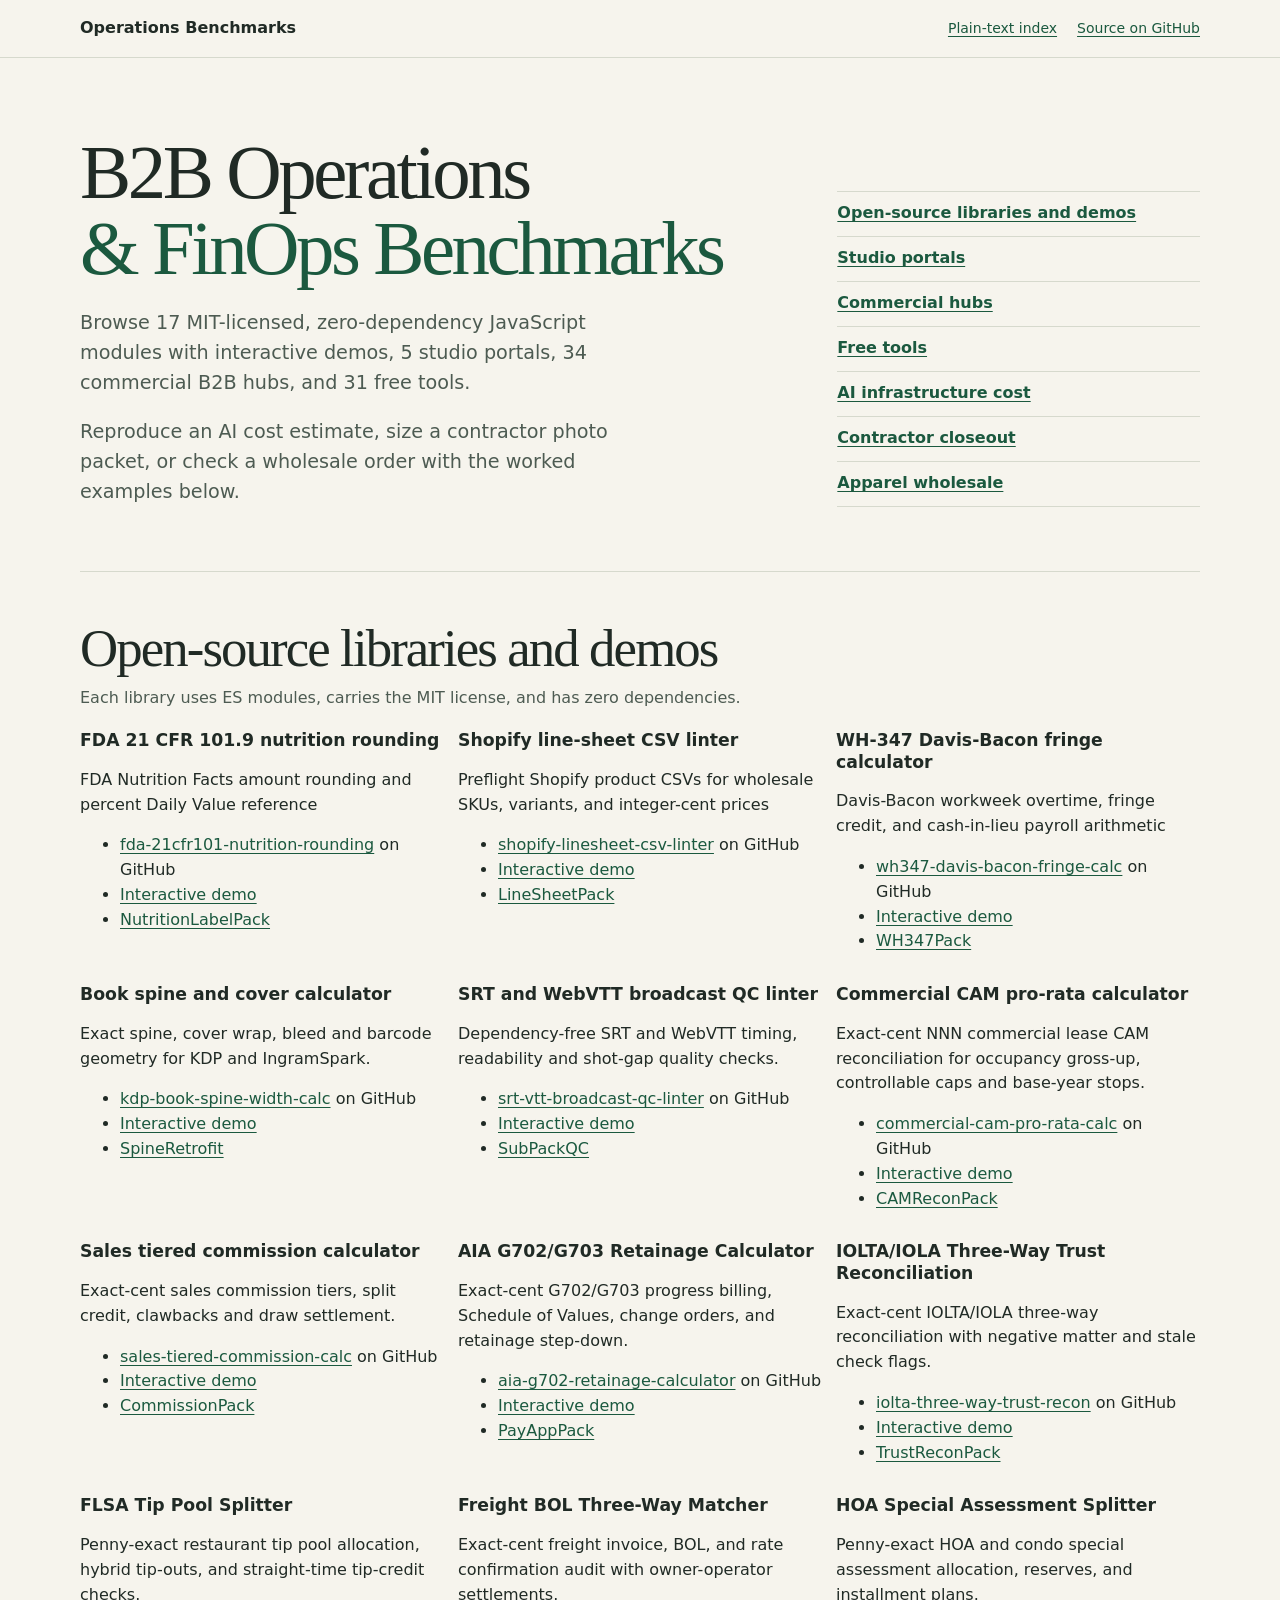
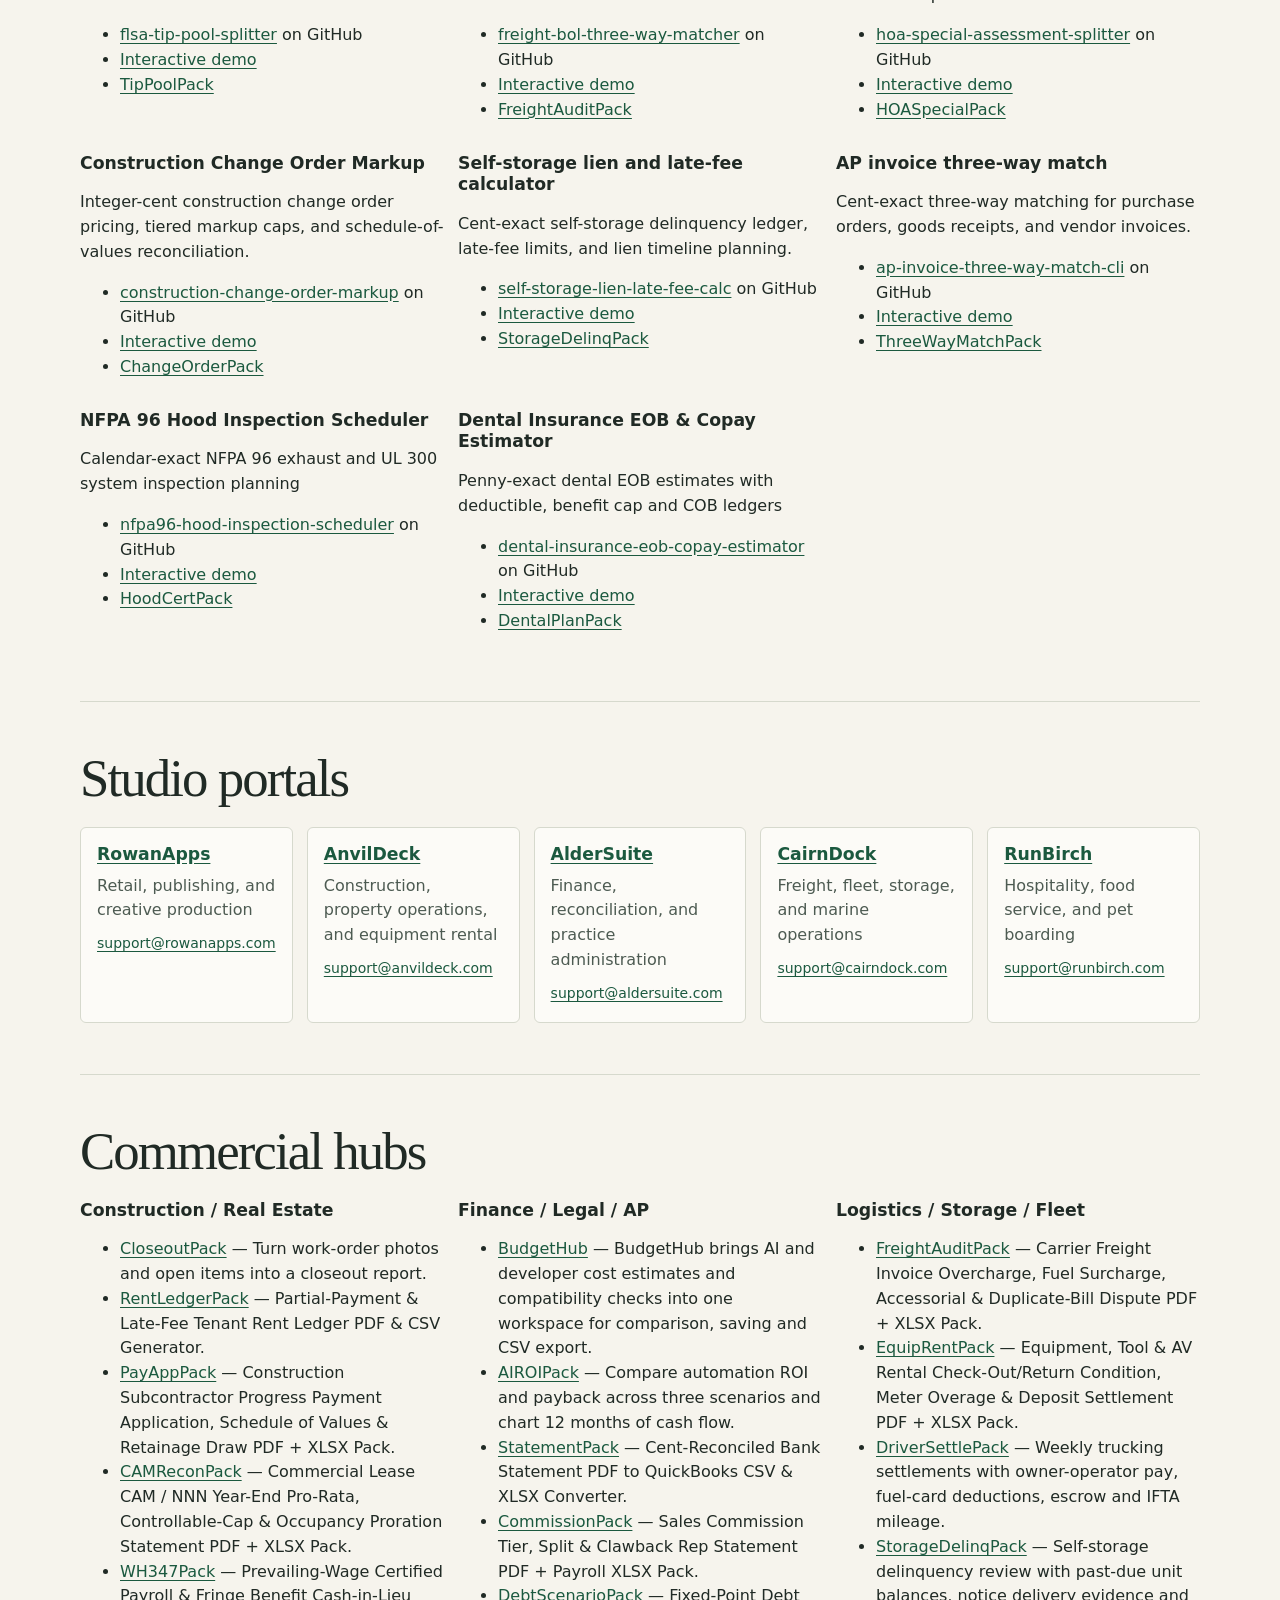
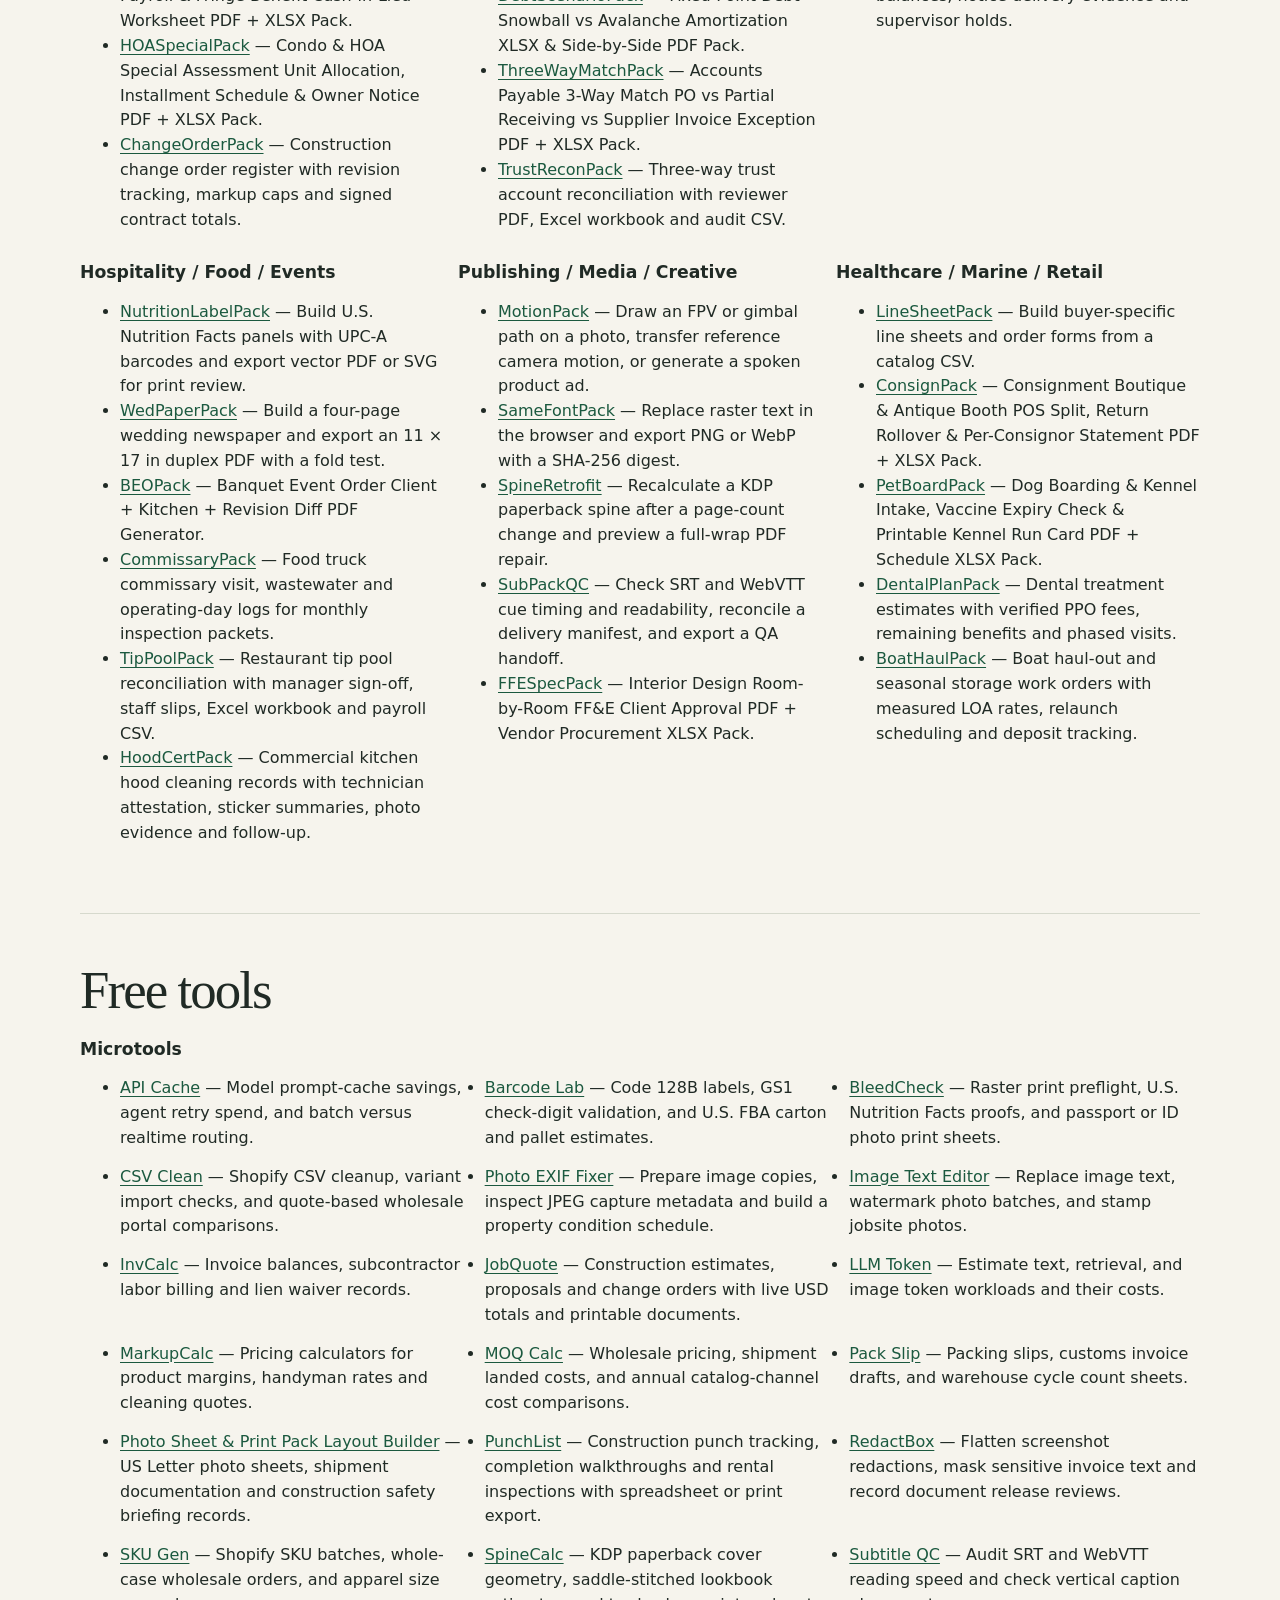
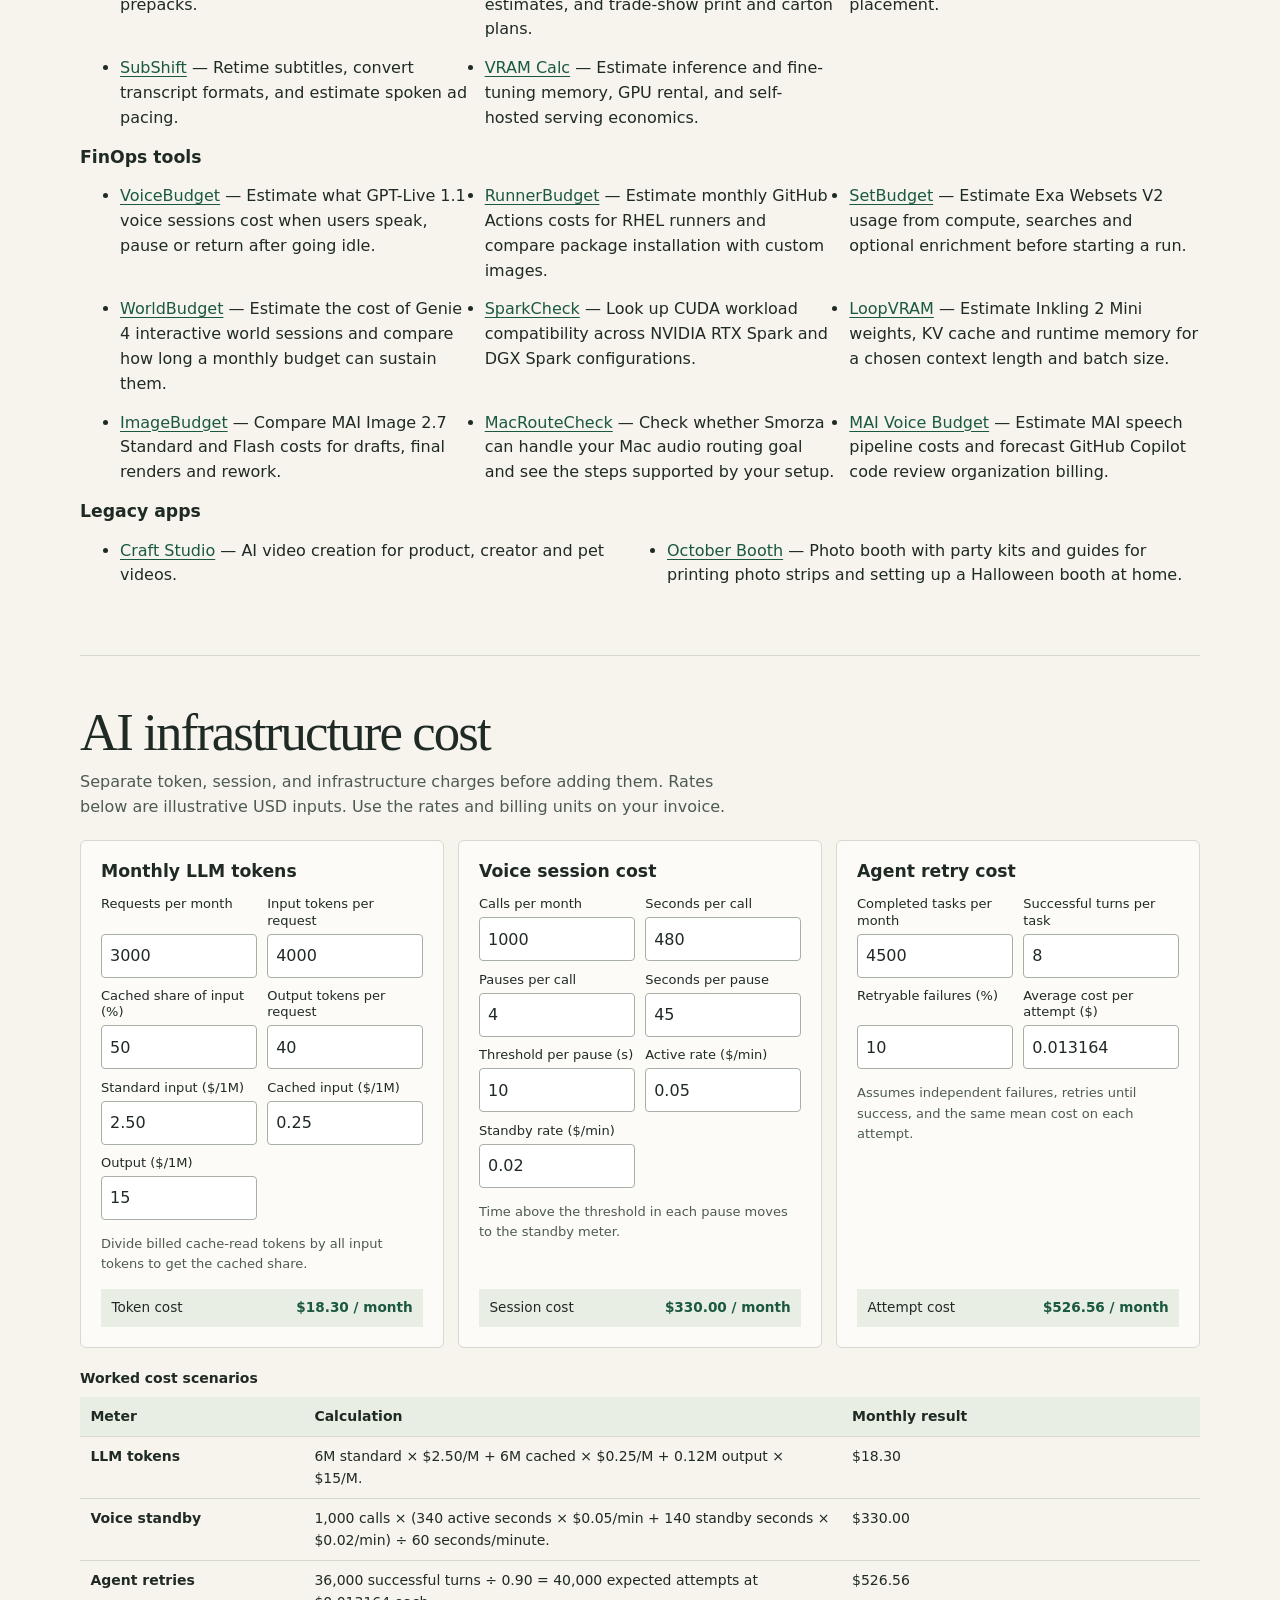
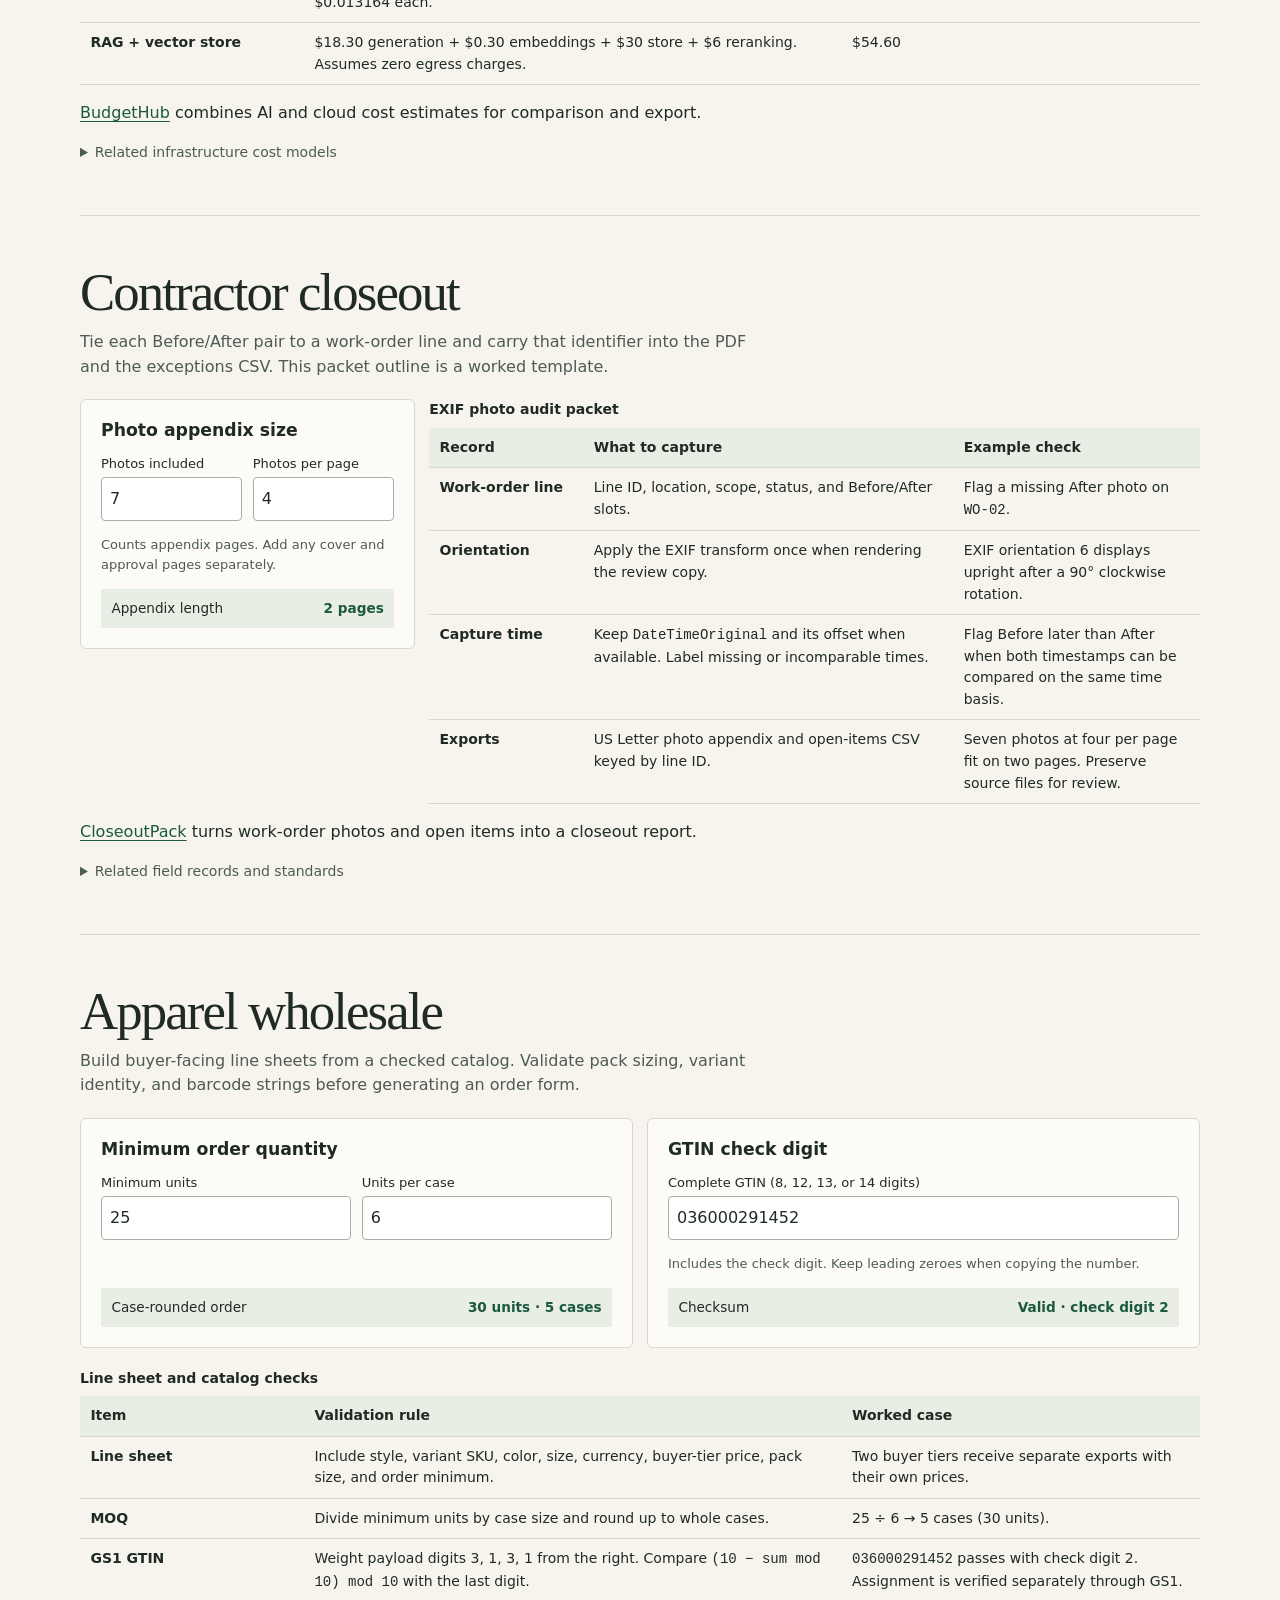
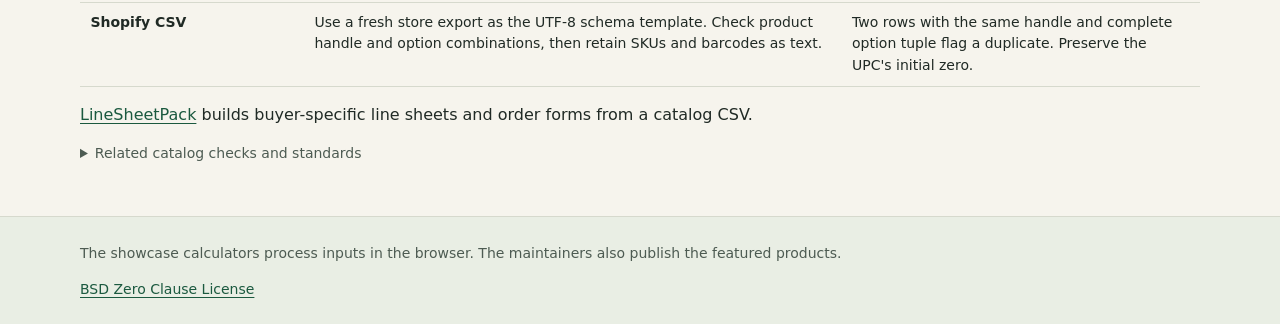
==== commit f7f2a53b: "Migrate 34 commercial hubs to 5 .com studio domains" ====
--- a/index.html
+++ b/index.html
@@ -5,7 +5,7 @@
   <meta http-equiv="Content-Security-Policy" content="default-src 'none'; script-src 'self'; style-src 'self'; base-uri 'none'; form-action 'none'">
   <meta name="viewport" content="width=device-width, initial-scale=1">
   <title>B2B Operations &amp; FinOps Benchmarks</title>
-  <meta name="description" content="Browse 17 MIT-licensed, zero-dependency JavaScript modules with interactive demos, 34 commercial B2B hubs, and 31 free tools.">
+  <meta name="description" content="Browse 17 MIT-licensed, zero-dependency JavaScript modules with interactive demos, 5 studio portals, 34 commercial B2B hubs, and 31 free tools.">
   <link rel="canonical" href="https://shihaowei49-cloud.github.io/b2b-ops-finops-benchmarks/">
   <link rel="sitemap" type="application/xml" href="./sitemap.xml">
   <link rel="describedby" href="./llms.txt">
@@ -28,11 +28,12 @@
     <div class="intro">
       <div>
         <h1>B2B Operations <span>&amp; FinOps Benchmarks</span></h1>
-        <p>Browse 17 MIT-licensed, zero-dependency JavaScript modules with interactive demos, 34 commercial B2B hubs, and 31 free tools.</p>
+        <p>Browse 17 MIT-licensed, zero-dependency JavaScript modules with interactive demos, 5 studio portals, 34 commercial B2B hubs, and 31 free tools.</p>
         <p>Reproduce an AI cost estimate, size a contractor photo packet, or check a wholesale order with the worked examples below.</p>
       </div>
       <nav class="contents" aria-label="On this page">
         <a href="#open-source-libraries">Open-source libraries and demos</a>
+        <a href="#studio-portals">Studio portals</a>
         <a href="#commercial-hubs">Commercial hubs</a>
         <a href="#free-tools">Free tools</a>
         <a href="#finops">AI infrastructure cost</a>
@@ -53,7 +54,7 @@
           <ul>
             <li><a href="https://github.com/shihaowei49-cloud/fda-21cfr101-nutrition-rounding">fda-21cfr101-nutrition-rounding</a> on GitHub</li>
             <li><a href="https://shihaowei49-cloud.github.io/fda-21cfr101-nutrition-rounding/">Interactive demo</a></li>
-            <li><a href="https://nutritionlabel.shihaoeth.site/?utm_source=github_pages&amp;utm_medium=master_index&amp;utm_campaign=quality_wave_9">NutritionLabelPack</a></li>
+            <li><a href="https://nutrition.rowanapps.com/?utm_source=github_pages&amp;utm_medium=master_index&amp;utm_campaign=quality_wave_9">NutritionLabelPack</a></li>
           </ul>
         </article>
         <article>
@@ -62,7 +63,7 @@
           <ul>
             <li><a href="https://github.com/shihaowei49-cloud/shopify-linesheet-csv-linter">shopify-linesheet-csv-linter</a> on GitHub</li>
             <li><a href="https://shihaowei49-cloud.github.io/shopify-linesheet-csv-linter/">Interactive demo</a></li>
-            <li><a href="https://linesheet.shihaoeth.site/?utm_source=github_pages&amp;utm_medium=master_index&amp;utm_campaign=quality_wave_9">LineSheetPack</a></li>
+            <li><a href="https://linesheet.rowanapps.com/?utm_source=github_pages&amp;utm_medium=master_index&amp;utm_campaign=quality_wave_9">LineSheetPack</a></li>
           </ul>
         </article>
         <article>
@@ -71,7 +72,7 @@
           <ul>
             <li><a href="https://github.com/shihaowei49-cloud/wh347-davis-bacon-fringe-calc">wh347-davis-bacon-fringe-calc</a> on GitHub</li>
             <li><a href="https://shihaowei49-cloud.github.io/wh347-davis-bacon-fringe-calc/">Interactive demo</a></li>
-            <li><a href="https://wh347.shihaoeth.site/?utm_source=github_pages&amp;utm_medium=master_index&amp;utm_campaign=quality_wave_9">WH347Pack</a></li>
+            <li><a href="https://wh347.anvildeck.com/?utm_source=github_pages&amp;utm_medium=master_index&amp;utm_campaign=quality_wave_9">WH347Pack</a></li>
           </ul>
         </article>
         <article>
@@ -80,7 +81,7 @@
           <ul>
             <li><a href="https://github.com/shihaowei49-cloud/kdp-book-spine-width-calc">kdp-book-spine-width-calc</a> on GitHub</li>
             <li><a href="https://shihaowei49-cloud.github.io/kdp-book-spine-width-calc/">Interactive demo</a></li>
-            <li><a href="https://spineretrofit.shihaoeth.site/?utm_source=github_pages&amp;utm_medium=master_index&amp;utm_campaign=quality_wave_9">SpineRetrofit</a></li>
+            <li><a href="https://spineretrofit.rowanapps.com/?utm_source=github_pages&amp;utm_medium=master_index&amp;utm_campaign=quality_wave_9">SpineRetrofit</a></li>
           </ul>
         </article>
         <article>
@@ -89,7 +90,7 @@
           <ul>
             <li><a href="https://github.com/shihaowei49-cloud/srt-vtt-broadcast-qc-linter">srt-vtt-broadcast-qc-linter</a> on GitHub</li>
             <li><a href="https://shihaowei49-cloud.github.io/srt-vtt-broadcast-qc-linter/">Interactive demo</a></li>
-            <li><a href="https://subpackqc.shihaoeth.site/?utm_source=github_pages&amp;utm_medium=master_index&amp;utm_campaign=quality_wave_9">SubPackQC</a></li>
+            <li><a href="https://subpackqc.rowanapps.com/?utm_source=github_pages&amp;utm_medium=master_index&amp;utm_campaign=quality_wave_9">SubPackQC</a></li>
           </ul>
         </article>
         <article>
@@ -98,7 +99,7 @@
           <ul>
             <li><a href="https://github.com/shihaowei49-cloud/commercial-cam-pro-rata-calc">commercial-cam-pro-rata-calc</a> on GitHub</li>
             <li><a href="https://shihaowei49-cloud.github.io/commercial-cam-pro-rata-calc/">Interactive demo</a></li>
-            <li><a href="https://camrecon.shihaoeth.site/?utm_source=github_pages&amp;utm_medium=master_index&amp;utm_campaign=quality_wave_9">CAMReconPack</a></li>
+            <li><a href="https://camrecon.anvildeck.com/?utm_source=github_pages&amp;utm_medium=master_index&amp;utm_campaign=quality_wave_9">CAMReconPack</a></li>
           </ul>
         </article>
         <article>
@@ -107,7 +108,7 @@
           <ul>
             <li><a href="https://github.com/shihaowei49-cloud/sales-tiered-commission-calc">sales-tiered-commission-calc</a> on GitHub</li>
             <li><a href="https://shihaowei49-cloud.github.io/sales-tiered-commission-calc/">Interactive demo</a></li>
-            <li><a href="https://commissionpack.shihaoeth.site/?utm_source=github_pages&amp;utm_medium=master_index&amp;utm_campaign=quality_wave_9">CommissionPack</a></li>
+            <li><a href="https://commissionpack.aldersuite.com/?utm_source=github_pages&amp;utm_medium=master_index&amp;utm_campaign=quality_wave_9">CommissionPack</a></li>
           </ul>
         </article>
         <article>
@@ -116,7 +117,7 @@
           <ul>
             <li><a href="https://github.com/shihaowei49-cloud/aia-g702-retainage-calculator">aia-g702-retainage-calculator</a> on GitHub</li>
             <li><a href="https://shihaowei49-cloud.github.io/aia-g702-retainage-calculator/">Interactive demo</a></li>
-            <li><a href="https://payapp.shihaoeth.site/?utm_source=github_pages&amp;utm_medium=master_index&amp;utm_campaign=quality_wave_9">PayAppPack</a></li>
+            <li><a href="https://payapp.anvildeck.com/?utm_source=github_pages&amp;utm_medium=master_index&amp;utm_campaign=quality_wave_9">PayAppPack</a></li>
           </ul>
         </article>
         <article>
@@ -125,7 +126,7 @@
           <ul>
             <li><a href="https://github.com/shihaowei49-cloud/iolta-three-way-trust-recon">iolta-three-way-trust-recon</a> on GitHub</li>
             <li><a href="https://shihaowei49-cloud.github.io/iolta-three-way-trust-recon/">Interactive demo</a></li>
-            <li><a href="https://trustrecon.shihaoeth.site/?utm_source=github_pages&amp;utm_medium=master_index&amp;utm_campaign=quality_wave_9">TrustReconPack</a></li>
+            <li><a href="https://trustrecon.aldersuite.com/?utm_source=github_pages&amp;utm_medium=master_index&amp;utm_campaign=quality_wave_9">TrustReconPack</a></li>
           </ul>
         </article>
         <article>
@@ -134,7 +135,7 @@
           <ul>
             <li><a href="https://github.com/shihaowei49-cloud/flsa-tip-pool-splitter">flsa-tip-pool-splitter</a> on GitHub</li>
             <li><a href="https://shihaowei49-cloud.github.io/flsa-tip-pool-splitter/">Interactive demo</a></li>
-            <li><a href="https://tippool.shihaoeth.site/?utm_source=github_pages&amp;utm_medium=master_index&amp;utm_campaign=quality_wave_9">TipPoolPack</a></li>
+            <li><a href="https://tippool.runbirch.com/?utm_source=github_pages&amp;utm_medium=master_index&amp;utm_campaign=quality_wave_9">TipPoolPack</a></li>
           </ul>
         </article>
         <article>
@@ -143,7 +144,7 @@
           <ul>
             <li><a href="https://github.com/shihaowei49-cloud/freight-bol-three-way-matcher">freight-bol-three-way-matcher</a> on GitHub</li>
             <li><a href="https://shihaowei49-cloud.github.io/freight-bol-three-way-matcher/">Interactive demo</a></li>
-            <li><a href="https://freightaudit.shihaoeth.site/?utm_source=github_pages&amp;utm_medium=master_index&amp;utm_campaign=quality_wave_9">FreightAuditPack</a></li>
+            <li><a href="https://freightaudit.cairndock.com/?utm_source=github_pages&amp;utm_medium=master_index&amp;utm_campaign=quality_wave_9">FreightAuditPack</a></li>
           </ul>
         </article>
         <article>
@@ -152,7 +153,7 @@
           <ul>
             <li><a href="https://github.com/shihaowei49-cloud/hoa-special-assessment-splitter">hoa-special-assessment-splitter</a> on GitHub</li>
             <li><a href="https://shihaowei49-cloud.github.io/hoa-special-assessment-splitter/">Interactive demo</a></li>
-            <li><a href="https://hoaspecial.shihaoeth.site/?utm_source=github_pages&amp;utm_medium=master_index&amp;utm_campaign=quality_wave_9">HOASpecialPack</a></li>
+            <li><a href="https://hoaspecial.anvildeck.com/?utm_source=github_pages&amp;utm_medium=master_index&amp;utm_campaign=quality_wave_9">HOASpecialPack</a></li>
           </ul>
         </article>
         <article>
@@ -161,7 +162,7 @@
           <ul>
             <li><a href="https://github.com/shihaowei49-cloud/construction-change-order-markup">construction-change-order-markup</a> on GitHub</li>
             <li><a href="https://shihaowei49-cloud.github.io/construction-change-order-markup/">Interactive demo</a></li>
-            <li><a href="https://changeorder.shihaoeth.site/?utm_source=github_pages&amp;utm_medium=master_index&amp;utm_campaign=quality_wave_9">ChangeOrderPack</a></li>
+            <li><a href="https://changeorder.anvildeck.com/?utm_source=github_pages&amp;utm_medium=master_index&amp;utm_campaign=quality_wave_9">ChangeOrderPack</a></li>
           </ul>
         </article>
         <article>
@@ -170,7 +171,7 @@
           <ul>
             <li><a href="https://github.com/shihaowei49-cloud/self-storage-lien-late-fee-calc">self-storage-lien-late-fee-calc</a> on GitHub</li>
             <li><a href="https://shihaowei49-cloud.github.io/self-storage-lien-late-fee-calc/">Interactive demo</a></li>
-            <li><a href="https://storagedelinq.shihaoeth.site/?utm_source=github_pages&amp;utm_medium=master_index&amp;utm_campaign=quality_wave_9">StorageDelinqPack</a></li>
+            <li><a href="https://storagedelinq.cairndock.com/?utm_source=github_pages&amp;utm_medium=master_index&amp;utm_campaign=quality_wave_9">StorageDelinqPack</a></li>
           </ul>
         </article>
         <article>
@@ -179,7 +180,7 @@
           <ul>
             <li><a href="https://github.com/shihaowei49-cloud/ap-invoice-three-way-match-cli">ap-invoice-three-way-match-cli</a> on GitHub</li>
             <li><a href="https://shihaowei49-cloud.github.io/ap-invoice-three-way-match-cli/">Interactive demo</a></li>
-            <li><a href="https://threewaymatch.shihaoeth.site/?utm_source=github_pages&amp;utm_medium=master_index&amp;utm_campaign=quality_wave_9">ThreeWayMatchPack</a></li>
+            <li><a href="https://threewaymatch.aldersuite.com/?utm_source=github_pages&amp;utm_medium=master_index&amp;utm_campaign=quality_wave_9">ThreeWayMatchPack</a></li>
           </ul>
         </article>
         <article>
@@ -188,7 +189,7 @@
           <ul>
             <li><a href="https://github.com/shihaowei49-cloud/nfpa96-hood-inspection-scheduler">nfpa96-hood-inspection-scheduler</a> on GitHub</li>
             <li><a href="https://shihaowei49-cloud.github.io/nfpa96-hood-inspection-scheduler/">Interactive demo</a></li>
-            <li><a href="https://hoodcert.shihaoeth.site/?utm_source=github_pages&amp;utm_medium=master_index&amp;utm_campaign=quality_wave_9">HoodCertPack</a></li>
+            <li><a href="https://hoodcert.runbirch.com/?utm_source=github_pages&amp;utm_medium=master_index&amp;utm_campaign=quality_wave_9">HoodCertPack</a></li>
           </ul>
         </article>
         <article>
@@ -197,10 +198,43 @@
           <ul>
             <li><a href="https://github.com/shihaowei49-cloud/dental-insurance-eob-copay-estimator">dental-insurance-eob-copay-estimator</a> on GitHub</li>
             <li><a href="https://shihaowei49-cloud.github.io/dental-insurance-eob-copay-estimator/">Interactive demo</a></li>
-            <li><a href="https://dentalplan.shihaoeth.site/?utm_source=github_pages&amp;utm_medium=master_index&amp;utm_campaign=quality_wave_9">DentalPlanPack</a></li>
+            <li><a href="https://dentalplan.aldersuite.com/?utm_source=github_pages&amp;utm_medium=master_index&amp;utm_campaign=quality_wave_9">DentalPlanPack</a></li>
           </ul>
         </article>
       </div>
+    </section>
+
+    <section id="studio-portals" aria-labelledby="studios-title">
+      <div class="section-heading">
+        <h2 id="studios-title">Studio portals</h2>
+      </div>
+      <ul class="studio-grid">
+        <li>
+          <h3><a href="https://rowanapps.com/">RowanApps</a></h3>
+          <p>Retail, publishing, and creative production</p>
+          <a href="mailto:support@rowanapps.com">support@rowanapps.com</a>
+        </li>
+        <li>
+          <h3><a href="https://anvildeck.com/">AnvilDeck</a></h3>
+          <p>Construction, property operations, and equipment rental</p>
+          <a href="mailto:support@anvildeck.com">support@anvildeck.com</a>
+        </li>
+        <li>
+          <h3><a href="https://aldersuite.com/">AlderSuite</a></h3>
+          <p>Finance, reconciliation, and practice administration</p>
+          <a href="mailto:support@aldersuite.com">support@aldersuite.com</a>
+        </li>
+        <li>
+          <h3><a href="https://cairndock.com/">CairnDock</a></h3>
+          <p>Freight, fleet, storage, and marine operations</p>
+          <a href="mailto:support@cairndock.com">support@cairndock.com</a>
+        </li>
+        <li>
+          <h3><a href="https://runbirch.com/">RunBirch</a></h3>
+          <p>Hospitality, food service, and pet boarding</p>
+          <a href="mailto:support@runbirch.com">support@runbirch.com</a>
+        </li>
+      </ul>
     </section>
 
     <section id="commercial-hubs" aria-labelledby="hubs-title">
@@ -211,65 +245,65 @@
         <div>
           <h3>Construction / Real Estate</h3>
           <ul>
-            <li><a href="https://closeout.shihaoeth.site/">CloseoutPack</a> — Turn work-order photos and open items into a closeout report.</li>
-            <li><a href="https://rentledger.shihaoeth.site/">RentLedgerPack</a> — Partial-Payment &amp; Late-Fee Tenant Rent Ledger PDF &amp; CSV Generator.</li>
-            <li><a href="https://payapp.shihaoeth.site/">PayAppPack</a> — Construction Subcontractor Progress Payment Application, Schedule of Values &amp; Retainage Draw PDF + XLSX Pack.</li>
-            <li><a href="https://camrecon.shihaoeth.site/">CAMReconPack</a> — Commercial Lease CAM / NNN Year-End Pro-Rata, Controllable-Cap &amp; Occupancy Proration Statement PDF + XLSX Pack.</li>
-            <li><a href="https://wh347.shihaoeth.site/">WH347Pack</a> — Prevailing-Wage Certified Payroll &amp; Fringe Benefit Cash-in-Lieu Worksheet PDF + XLSX Pack.</li>
-            <li><a href="https://hoaspecial.shihaoeth.site/">HOASpecialPack</a> — Condo &amp; HOA Special Assessment Unit Allocation, Installment Schedule &amp; Owner Notice PDF + XLSX Pack.</li>
-            <li><a href="https://changeorder.shihaoeth.site/">ChangeOrderPack</a> — Construction change order register with revision tracking, markup caps and signed contract totals.</li>
+            <li><a href="https://closeout.anvildeck.com/">CloseoutPack</a> — Turn work-order photos and open items into a closeout report.</li>
+            <li><a href="https://rentledger.anvildeck.com/">RentLedgerPack</a> — Partial-Payment &amp; Late-Fee Tenant Rent Ledger PDF &amp; CSV Generator.</li>
+            <li><a href="https://payapp.anvildeck.com/">PayAppPack</a> — Construction Subcontractor Progress Payment Application, Schedule of Values &amp; Retainage Draw PDF + XLSX Pack.</li>
+            <li><a href="https://camrecon.anvildeck.com/">CAMReconPack</a> — Commercial Lease CAM / NNN Year-End Pro-Rata, Controllable-Cap &amp; Occupancy Proration Statement PDF + XLSX Pack.</li>
+            <li><a href="https://wh347.anvildeck.com/">WH347Pack</a> — Prevailing-Wage Certified Payroll &amp; Fringe Benefit Cash-in-Lieu Worksheet PDF + XLSX Pack.</li>
+            <li><a href="https://hoaspecial.anvildeck.com/">HOASpecialPack</a> — Condo &amp; HOA Special Assessment Unit Allocation, Installment Schedule &amp; Owner Notice PDF + XLSX Pack.</li>
+            <li><a href="https://changeorder.anvildeck.com/">ChangeOrderPack</a> — Construction change order register with revision tracking, markup caps and signed contract totals.</li>
           </ul>
         </div>
         <div>
           <h3>Finance / Legal / AP</h3>
           <ul>
-            <li><a href="https://budgethub.shihaoeth.site/">BudgetHub</a> — BudgetHub brings AI and developer cost estimates and compatibility checks into one workspace for comparison, saving and CSV export.</li>
-            <li><a href="https://airoipack.shihaoeth.site/">AIROIPack</a> — Compare automation ROI and payback across three scenarios and chart 12 months of cash flow.</li>
-            <li><a href="https://statementpack.shihaoeth.site/">StatementPack</a> — Cent-Reconciled Bank Statement PDF to QuickBooks CSV &amp; XLSX Converter.</li>
-            <li><a href="https://commissionpack.shihaoeth.site/">CommissionPack</a> — Sales Commission Tier, Split &amp; Clawback Rep Statement PDF + Payroll XLSX Pack.</li>
-            <li><a href="https://debtscenario.shihaoeth.site/">DebtScenarioPack</a> — Fixed-Point Debt Snowball vs Avalanche Amortization XLSX &amp; Side-by-Side PDF Pack.</li>
-            <li><a href="https://threewaymatch.shihaoeth.site/">ThreeWayMatchPack</a> — Accounts Payable 3-Way Match PO vs Partial Receiving vs Supplier Invoice Exception PDF + XLSX Pack.</li>
-            <li><a href="https://trustrecon.shihaoeth.site/">TrustReconPack</a> — Three-way trust account reconciliation with reviewer PDF, Excel workbook and audit CSV.</li>
+            <li><a href="https://budgethub.aldersuite.com/">BudgetHub</a> — BudgetHub brings AI and developer cost estimates and compatibility checks into one workspace for comparison, saving and CSV export.</li>
+            <li><a href="https://airoipack.aldersuite.com/">AIROIPack</a> — Compare automation ROI and payback across three scenarios and chart 12 months of cash flow.</li>
+            <li><a href="https://statementpack.aldersuite.com/">StatementPack</a> — Cent-Reconciled Bank Statement PDF to QuickBooks CSV &amp; XLSX Converter.</li>
+            <li><a href="https://commissionpack.aldersuite.com/">CommissionPack</a> — Sales Commission Tier, Split &amp; Clawback Rep Statement PDF + Payroll XLSX Pack.</li>
+            <li><a href="https://debtscenario.aldersuite.com/">DebtScenarioPack</a> — Fixed-Point Debt Snowball vs Avalanche Amortization XLSX &amp; Side-by-Side PDF Pack.</li>
+            <li><a href="https://threewaymatch.aldersuite.com/">ThreeWayMatchPack</a> — Accounts Payable 3-Way Match PO vs Partial Receiving vs Supplier Invoice Exception PDF + XLSX Pack.</li>
+            <li><a href="https://trustrecon.aldersuite.com/">TrustReconPack</a> — Three-way trust account reconciliation with reviewer PDF, Excel workbook and audit CSV.</li>
           </ul>
         </div>
         <div>
           <h3>Logistics / Storage / Fleet</h3>
           <ul>
-            <li><a href="https://freightaudit.shihaoeth.site/">FreightAuditPack</a> — Carrier Freight Invoice Overcharge, Fuel Surcharge, Accessorial &amp; Duplicate-Bill Dispute PDF + XLSX Pack.</li>
-            <li><a href="https://equiprent.shihaoeth.site/">EquipRentPack</a> — Equipment, Tool &amp; AV Rental Check-Out/Return Condition, Meter Overage &amp; Deposit Settlement PDF + XLSX Pack.</li>
-            <li><a href="https://driversettle.shihaoeth.site/">DriverSettlePack</a> — Weekly trucking settlements with owner-operator pay, fuel-card deductions, escrow and IFTA mileage.</li>
-            <li><a href="https://storagedelinq.shihaoeth.site/">StorageDelinqPack</a> — Self-storage delinquency review with past-due unit balances, notice delivery evidence and supervisor holds.</li>
+            <li><a href="https://freightaudit.cairndock.com/">FreightAuditPack</a> — Carrier Freight Invoice Overcharge, Fuel Surcharge, Accessorial &amp; Duplicate-Bill Dispute PDF + XLSX Pack.</li>
+            <li><a href="https://equiprent.anvildeck.com/">EquipRentPack</a> — Equipment, Tool &amp; AV Rental Check-Out/Return Condition, Meter Overage &amp; Deposit Settlement PDF + XLSX Pack.</li>
+            <li><a href="https://driversettle.cairndock.com/">DriverSettlePack</a> — Weekly trucking settlements with owner-operator pay, fuel-card deductions, escrow and IFTA mileage.</li>
+            <li><a href="https://storagedelinq.cairndock.com/">StorageDelinqPack</a> — Self-storage delinquency review with past-due unit balances, notice delivery evidence and supervisor holds.</li>
           </ul>
         </div>
         <div>
           <h3>Hospitality / Food / Events</h3>
           <ul>
-            <li><a href="https://nutritionlabel.shihaoeth.site/">NutritionLabelPack</a> — Build U.S. Nutrition Facts panels with UPC-A barcodes and export vector PDF or SVG for print review.</li>
-            <li><a href="https://wedpaper.shihaoeth.site/">WedPaperPack</a> — Build a four-page wedding newspaper and export an 11 × 17 in duplex PDF with a fold test.</li>
-            <li><a href="https://beopack.shihaoeth.site/">BEOPack</a> — Banquet Event Order Client + Kitchen + Revision Diff PDF Generator.</li>
-            <li><a href="https://commissary.shihaoeth.site/">CommissaryPack</a> — Food truck commissary visit, wastewater and operating-day logs for monthly inspection packets.</li>
-            <li><a href="https://tippool.shihaoeth.site/">TipPoolPack</a> — Restaurant tip pool reconciliation with manager sign-off, staff slips, Excel workbook and payroll CSV.</li>
-            <li><a href="https://hoodcert.shihaoeth.site/">HoodCertPack</a> — Commercial kitchen hood cleaning records with technician attestation, sticker summaries, photo evidence and follow-up.</li>
+            <li><a href="https://nutrition.rowanapps.com/">NutritionLabelPack</a> — Build U.S. Nutrition Facts panels with UPC-A barcodes and export vector PDF or SVG for print review.</li>
+            <li><a href="https://wedpaper.rowanapps.com/">WedPaperPack</a> — Build a four-page wedding newspaper and export an 11 × 17 in duplex PDF with a fold test.</li>
+            <li><a href="https://beopack.runbirch.com/">BEOPack</a> — Banquet Event Order Client + Kitchen + Revision Diff PDF Generator.</li>
+            <li><a href="https://commissary.runbirch.com/">CommissaryPack</a> — Food truck commissary visit, wastewater and operating-day logs for monthly inspection packets.</li>
+            <li><a href="https://tippool.runbirch.com/">TipPoolPack</a> — Restaurant tip pool reconciliation with manager sign-off, staff slips, Excel workbook and payroll CSV.</li>
+            <li><a href="https://hoodcert.runbirch.com/">HoodCertPack</a> — Commercial kitchen hood cleaning records with technician attestation, sticker summaries, photo evidence and follow-up.</li>
           </ul>
         </div>
         <div>
           <h3>Publishing / Media / Creative</h3>
           <ul>
-            <li id="motionpack"><a href="https://motionpack.shihaoeth.site/">MotionPack</a> — Draw an FPV or gimbal path on a photo, transfer reference camera motion, or generate a spoken product ad.</li>
-            <li><a href="https://samefont.shihaoeth.site/">SameFontPack</a> — Replace raster text in the browser and export PNG or WebP with a SHA-256 digest.</li>
-            <li><a href="https://spineretrofit.shihaoeth.site/">SpineRetrofit</a> — Recalculate a KDP paperback spine after a page-count change and preview a full-wrap PDF repair.</li>
-            <li><a href="https://subpackqc.shihaoeth.site/">SubPackQC</a> — Check SRT and WebVTT cue timing and readability, reconcile a delivery manifest, and export a QA handoff.</li>
-            <li><a href="https://ffespec.shihaoeth.site/">FFESpecPack</a> — Interior Design Room-by-Room FF&amp;E Client Approval PDF + Vendor Procurement XLSX Pack.</li>
+            <li id="motionpack"><a href="https://motionpack.rowanapps.com/">MotionPack</a> — Draw an FPV or gimbal path on a photo, transfer reference camera motion, or generate a spoken product ad.</li>
+            <li><a href="https://samefont.rowanapps.com/">SameFontPack</a> — Replace raster text in the browser and export PNG or WebP with a SHA-256 digest.</li>
+            <li><a href="https://spineretrofit.rowanapps.com/">SpineRetrofit</a> — Recalculate a KDP paperback spine after a page-count change and preview a full-wrap PDF repair.</li>
+            <li><a href="https://subpackqc.rowanapps.com/">SubPackQC</a> — Check SRT and WebVTT cue timing and readability, reconcile a delivery manifest, and export a QA handoff.</li>
+            <li><a href="https://ffespec.anvildeck.com/">FFESpecPack</a> — Interior Design Room-by-Room FF&amp;E Client Approval PDF + Vendor Procurement XLSX Pack.</li>
           </ul>
         </div>
         <div>
           <h3>Healthcare / Marine / Retail</h3>
           <ul>
-            <li><a href="https://linesheet.shihaoeth.site/">LineSheetPack</a> — Build buyer-specific line sheets and order forms from a catalog CSV.</li>
-            <li><a href="https://consignpack.shihaoeth.site/">ConsignPack</a> — Consignment Boutique &amp; Antique Booth POS Split, Return Rollover &amp; Per-Consignor Statement PDF + XLSX Pack.</li>
-            <li><a href="https://petboard.shihaoeth.site/">PetBoardPack</a> — Dog Boarding &amp; Kennel Intake, Vaccine Expiry Check &amp; Printable Kennel Run Card PDF + Schedule XLSX Pack.</li>
-            <li><a href="https://dentalplan.shihaoeth.site/">DentalPlanPack</a> — Dental treatment estimates with verified PPO fees, remaining benefits and phased visits.</li>
-            <li><a href="https://boathaul.shihaoeth.site/">BoatHaulPack</a> — Boat haul-out and seasonal storage work orders with measured LOA rates, relaunch scheduling and deposit tracking.</li>
+            <li><a href="https://linesheet.rowanapps.com/">LineSheetPack</a> — Build buyer-specific line sheets and order forms from a catalog CSV.</li>
+            <li><a href="https://consignpack.rowanapps.com/">ConsignPack</a> — Consignment Boutique &amp; Antique Booth POS Split, Return Rollover &amp; Per-Consignor Statement PDF + XLSX Pack.</li>
+            <li><a href="https://petboard.runbirch.com/">PetBoardPack</a> — Dog Boarding &amp; Kennel Intake, Vaccine Expiry Check &amp; Printable Kennel Run Card PDF + Schedule XLSX Pack.</li>
+            <li><a href="https://dentalplan.aldersuite.com/">DentalPlanPack</a> — Dental treatment estimates with verified PPO fees, remaining benefits and phased visits.</li>
+            <li><a href="https://boathaul.cairndock.com/">BoatHaulPack</a> — Boat haul-out and seasonal storage work orders with measured LOA rates, relaunch scheduling and deposit tracking.</li>
           </ul>
         </div>
       </div>
@@ -385,11 +419,11 @@
           <tr><th scope="row">RAG + vector store</th><td>$18.30 generation + $0.30 embeddings + $30 store + $6 reranking. Assumes zero egress charges.</td><td>$54.60</td></tr>
         </tbody>
       </table>
-      <p><a href="https://budgethub.shihaoeth.site/">BudgetHub</a> combines AI and cloud cost estimates for comparison and export.</p>
+      <p><a href="https://budgethub.aldersuite.com/">BudgetHub</a> combines AI and cloud cost estimates for comparison and export.</p>
       <details class="references">
         <summary>Related infrastructure cost models</summary>
         <ul>
-          <li>Plan infrastructure spending with the <a href="https://budgethub.shihaoeth.site/ai-infrastructure-budget-template">AI infrastructure budget template</a>. Separate infrastructure estimates from cash savings in the <a href="https://airoipack.shihaoeth.site/tools/ai-workflow-roi-calculator">AI workflow ROI calculator</a>.</li>
+          <li>Plan infrastructure spending with the <a href="https://budgethub.aldersuite.com/ai-infrastructure-budget-template">AI infrastructure budget template</a>. Separate infrastructure estimates from cash savings in the <a href="https://airoipack.aldersuite.com/tools/ai-workflow-roi-calculator">AI workflow ROI calculator</a>.</li>
           <li>Isolate <a href="https://llmtoken.shihaoeth.site/">LLM tokens</a>, <a href="https://voicebudget.shihaoeth.site/">voice standby</a>, or <a href="https://apicache.shihaoeth.site/ai-agent-retry-and-prompt-cache-tco.html">agent retries and prompt caching</a>.</li>
           <li>Price <a href="https://worldbudget.shihaoeth.site/">interactive sessions</a>, <a href="https://imagebudget.shihaoeth.site/">image generation</a>, <a href="https://runnerbudget.shihaoeth.site/">CI runners</a>, and <a href="https://setbudget.shihaoeth.site/">search and enrichment</a> in their own billing units.</li>
         </ul>
@@ -424,10 +458,10 @@
           </tbody>
         </table>
       </div>
-      <p><a href="https://closeout.shihaoeth.site/">CloseoutPack</a> turns work-order photos and open items into a closeout report.</p>
+      <p><a href="https://closeout.anvildeck.com/">CloseoutPack</a> turns work-order photos and open items into a closeout report.</p>
       <details class="references">
         <summary>Related field records and standards</summary>
-        <p>See the <a href="https://www.cipa.jp/e/std/std-sec.html">CIPA Exif specification</a> for the metadata fields. Keep <a href="https://closeout.shihaoeth.site/job-photo-report">job photo reports</a>, <a href="https://jobquote.shihaoeth.site/">scope estimates</a>, and <a href="https://punchlist.shihaoeth.site/">punch lists</a> alongside the closeout packet.</p>
+        <p>See the <a href="https://www.cipa.jp/e/std/std-sec.html">CIPA Exif specification</a> for the metadata fields. Keep <a href="https://closeout.anvildeck.com/job-photo-report">job photo reports</a>, <a href="https://jobquote.shihaoeth.site/">scope estimates</a>, and <a href="https://punchlist.shihaoeth.site/">punch lists</a> alongside the closeout packet.</p>
       </details>
     </section>
 
@@ -465,10 +499,10 @@
           <tr><th scope="row">Shopify CSV</th><td>Use a fresh store export as the UTF-8 schema template. Check product handle and option combinations, then retain SKUs and barcodes as text.</td><td>Two rows with the same handle and complete option tuple flag a duplicate. Preserve the UPC's initial zero.</td></tr>
         </tbody>
       </table>
-      <p><a href="https://linesheet.shihaoeth.site/">LineSheetPack</a> builds buyer-specific line sheets and order forms from a catalog CSV.</p>
+      <p><a href="https://linesheet.rowanapps.com/">LineSheetPack</a> builds buyer-specific line sheets and order forms from a catalog CSV.</p>
       <details class="references">
         <summary>Related catalog checks and standards</summary>
-        <p>Prepare a <a href="https://linesheet.shihaoeth.site/wholesale-line-sheet-maker">wholesale line sheet</a>, check <a href="https://moqcalc.shihaoeth.site/">case sizing</a>, scan for <a href="https://csvclean.shihaoeth.site/shopify-product-csv-variant-validator.html">duplicate variants</a>, and validate <a href="https://barcodelab.shihaoeth.site/gs1-gtin-check-digit-and-upc-ean-validator.html">GTIN check digits in batches</a>. See the <a href="https://ref.gs1.org/standards/genspecs/">GS1 General Specifications</a> and <a href="https://help.shopify.com/en/manual/products/import-export/using-csv">Shopify product CSV documentation</a>.</p>
+        <p>Prepare a <a href="https://linesheet.rowanapps.com/wholesale-line-sheet-maker">wholesale line sheet</a>, check <a href="https://moqcalc.shihaoeth.site/">case sizing</a>, scan for <a href="https://csvclean.shihaoeth.site/shopify-product-csv-variant-validator.html">duplicate variants</a>, and validate <a href="https://barcodelab.shihaoeth.site/gs1-gtin-check-digit-and-upc-ean-validator.html">GTIN check digits in batches</a>. See the <a href="https://ref.gs1.org/standards/genspecs/">GS1 General Specifications</a> and <a href="https://help.shopify.com/en/manual/products/import-export/using-csv">Shopify product CSV documentation</a>.</p>
       </details>
     </section>
   </main>
@@ -485,12 +519,12 @@
       "@type": "CollectionPage",
       "url": "https://shihaowei49-cloud.github.io/b2b-ops-finops-benchmarks/",
       "name": "B2B Operations \u0026 FinOps Benchmarks",
-      "description": "Browse 17 MIT-licensed, zero-dependency JavaScript modules with interactive demos, 34 commercial B2B hubs, and 31 free tools.",
+      "description": "Browse 17 MIT-licensed, zero-dependency JavaScript modules with interactive demos, 5 studio portals, 34 commercial B2B hubs, and 31 free tools.",
       "inLanguage": "en",
       "mainEntity": {
         "@type": "ItemList",
-        "name": "Open-source libraries, commercial hubs, and free tools",
-        "numberOfItems": 82,
+        "name": "Open-source libraries, studio portals, commercial hubs, and free tools",
+        "numberOfItems": 87,
         "itemListElement": [
           {
             "@type": "ListItem",
@@ -803,344 +837,439 @@
             "position": 18,
             "item": {
               "@type": "WebSite",
+              "name": "RowanApps",
+              "url": "https://rowanapps.com/",
+              "description": "Retail, publishing, and creative production",
+              "publisher": {
+                "@type": "Organization",
+                "name": "RowanApps",
+                "contactPoint": {
+                  "@type": "ContactPoint",
+                  "contactType": "customer support",
+                  "email": "support@rowanapps.com"
+                }
+              }
+            }
+          },
+          {
+            "@type": "ListItem",
+            "position": 19,
+            "item": {
+              "@type": "WebSite",
+              "name": "AnvilDeck",
+              "url": "https://anvildeck.com/",
+              "description": "Construction, property operations, and equipment rental",
+              "publisher": {
+                "@type": "Organization",
+                "name": "AnvilDeck",
+                "contactPoint": {
+                  "@type": "ContactPoint",
+                  "contactType": "customer support",
+                  "email": "support@anvildeck.com"
+                }
+              }
+            }
+          },
+          {
+            "@type": "ListItem",
+            "position": 20,
+            "item": {
+              "@type": "WebSite",
+              "name": "AlderSuite",
+              "url": "https://aldersuite.com/",
+              "description": "Finance, reconciliation, and practice administration",
+              "publisher": {
+                "@type": "Organization",
+                "name": "AlderSuite",
+                "contactPoint": {
+                  "@type": "ContactPoint",
+                  "contactType": "customer support",
+                  "email": "support@aldersuite.com"
+                }
+              }
+            }
+          },
+          {
+            "@type": "ListItem",
+            "position": 21,
+            "item": {
+              "@type": "WebSite",
+              "name": "CairnDock",
+              "url": "https://cairndock.com/",
+              "description": "Freight, fleet, storage, and marine operations",
+              "publisher": {
+                "@type": "Organization",
+                "name": "CairnDock",
+                "contactPoint": {
+                  "@type": "ContactPoint",
+                  "contactType": "customer support",
+                  "email": "support@cairndock.com"
+                }
+              }
+            }
+          },
+          {
+            "@type": "ListItem",
+            "position": 22,
+            "item": {
+              "@type": "WebSite",
+              "name": "RunBirch",
+              "url": "https://runbirch.com/",
+              "description": "Hospitality, food service, and pet boarding",
+              "publisher": {
+                "@type": "Organization",
+                "name": "RunBirch",
+                "contactPoint": {
+                  "@type": "ContactPoint",
+                  "contactType": "customer support",
+                  "email": "support@runbirch.com"
+                }
+              }
+            }
+          },
+          {
+            "@type": "ListItem",
+            "position": 23,
+            "item": {
+              "@type": "WebSite",
               "name": "CloseoutPack",
-              "url": "https://closeout.shihaoeth.site/",
+              "url": "https://closeout.anvildeck.com/",
               "description": "Turn work-order photos and open items into a closeout report."
             }
           },
           {
             "@type": "ListItem",
-            "position": 19,
+            "position": 24,
             "item": {
               "@type": "WebSite",
               "name": "RentLedgerPack",
-              "url": "https://rentledger.shihaoeth.site/",
+              "url": "https://rentledger.anvildeck.com/",
               "description": "Partial-Payment \u0026 Late-Fee Tenant Rent Ledger PDF \u0026 CSV Generator."
             }
           },
           {
             "@type": "ListItem",
-            "position": 20,
+            "position": 25,
             "item": {
               "@type": "WebSite",
               "name": "PayAppPack",
-              "url": "https://payapp.shihaoeth.site/",
+              "url": "https://payapp.anvildeck.com/",
               "description": "Construction Subcontractor Progress Payment Application, Schedule of Values \u0026 Retainage Draw PDF + XLSX Pack."
             }
           },
           {
             "@type": "ListItem",
-            "position": 21,
+            "position": 26,
             "item": {
               "@type": "WebSite",
               "name": "CAMReconPack",
-              "url": "https://camrecon.shihaoeth.site/",
+              "url": "https://camrecon.anvildeck.com/",
               "description": "Commercial Lease CAM / NNN Year-End Pro-Rata, Controllable-Cap \u0026 Occupancy Proration Statement PDF + XLSX Pack."
             }
           },
           {
             "@type": "ListItem",
-            "position": 22,
+            "position": 27,
             "item": {
               "@type": "WebSite",
               "name": "WH347Pack",
-              "url": "https://wh347.shihaoeth.site/",
+              "url": "https://wh347.anvildeck.com/",
               "description": "Prevailing-Wage Certified Payroll \u0026 Fringe Benefit Cash-in-Lieu Worksheet PDF + XLSX Pack."
             }
           },
           {
             "@type": "ListItem",
-            "position": 23,
+            "position": 28,
             "item": {
               "@type": "WebSite",
               "name": "HOASpecialPack",
-              "url": "https://hoaspecial.shihaoeth.site/",
+              "url": "https://hoaspecial.anvildeck.com/",
               "description": "Condo \u0026 HOA Special Assessment Unit Allocation, Installment Schedule \u0026 Owner Notice PDF + XLSX Pack."
             }
           },
           {
             "@type": "ListItem",
-            "position": 24,
+            "position": 29,
             "item": {
               "@type": "WebSite",
               "name": "ChangeOrderPack",
-              "url": "https://changeorder.shihaoeth.site/",
+              "url": "https://changeorder.anvildeck.com/",
               "description": "Construction change order register with revision tracking, markup caps and signed contract totals."
             }
           },
           {
             "@type": "ListItem",
-            "position": 25,
+            "position": 30,
             "item": {
               "@type": "WebSite",
               "name": "BudgetHub",
-              "url": "https://budgethub.shihaoeth.site/",
+              "url": "https://budgethub.aldersuite.com/",
               "description": "BudgetHub brings AI and developer cost estimates and compatibility checks into one workspace for comparison, saving and CSV export."
             }
           },
           {
             "@type": "ListItem",
-            "position": 26,
+            "position": 31,
             "item": {
               "@type": "WebSite",
               "name": "AIROIPack",
-              "url": "https://airoipack.shihaoeth.site/",
+              "url": "https://airoipack.aldersuite.com/",
               "description": "Compare automation ROI and payback across three scenarios and chart 12 months of cash flow."
             }
           },
           {
             "@type": "ListItem",
-            "position": 27,
+            "position": 32,
             "item": {
               "@type": "WebSite",
               "name": "StatementPack",
-              "url": "https://statementpack.shihaoeth.site/",
+              "url": "https://statementpack.aldersuite.com/",
               "description": "Cent-Reconciled Bank Statement PDF to QuickBooks CSV \u0026 XLSX Converter."
             }
           },
           {
             "@type": "ListItem",
-            "position": 28,
+            "position": 33,
             "item": {
               "@type": "WebSite",
               "name": "CommissionPack",
-              "url": "https://commissionpack.shihaoeth.site/",
+              "url": "https://commissionpack.aldersuite.com/",
               "description": "Sales Commission Tier, Split \u0026 Clawback Rep Statement PDF + Payroll XLSX Pack."
             }
           },
           {
             "@type": "ListItem",
-            "position": 29,
+            "position": 34,
             "item": {
               "@type": "WebSite",
               "name": "DebtScenarioPack",
-              "url": "https://debtscenario.shihaoeth.site/",
+              "url": "https://debtscenario.aldersuite.com/",
               "description": "Fixed-Point Debt Snowball vs Avalanche Amortization XLSX \u0026 Side-by-Side PDF Pack."
             }
           },
           {
             "@type": "ListItem",
-            "position": 30,
+            "position": 35,
             "item": {
               "@type": "WebSite",
               "name": "ThreeWayMatchPack",
-              "url": "https://threewaymatch.shihaoeth.site/",
+              "url": "https://threewaymatch.aldersuite.com/",
               "description": "Accounts Payable 3-Way Match PO vs Partial Receiving vs Supplier Invoice Exception PDF + XLSX Pack."
             }
           },
           {
             "@type": "ListItem",
-            "position": 31,
+            "position": 36,
             "item": {
               "@type": "WebSite",
               "name": "TrustReconPack",
-              "url": "https://trustrecon.shihaoeth.site/",
+              "url": "https://trustrecon.aldersuite.com/",
               "description": "Three-way trust account reconciliation with reviewer PDF, Excel workbook and audit CSV."
             }
           },
           {
             "@type": "ListItem",
-            "position": 32,
+            "position": 37,
             "item": {
               "@type": "WebSite",
               "name": "FreightAuditPack",
-              "url": "https://freightaudit.shihaoeth.site/",
+              "url": "https://freightaudit.cairndock.com/",
               "description": "Carrier Freight Invoice Overcharge, Fuel Surcharge, Accessorial \u0026 Duplicate-Bill Dispute PDF + XLSX Pack."
             }
           },
           {
             "@type": "ListItem",
-            "position": 33,
+            "position": 38,
             "item": {
               "@type": "WebSite",
               "name": "EquipRentPack",
-              "url": "https://equiprent.shihaoeth.site/",
+              "url": "https://equiprent.anvildeck.com/",
               "description": "Equipment, Tool \u0026 AV Rental Check-Out/Return Condition, Meter Overage \u0026 Deposit Settlement PDF + XLSX Pack."
             }
           },
           {
             "@type": "ListItem",
-            "position": 34,
+            "position": 39,
             "item": {
               "@type": "WebSite",
               "name": "DriverSettlePack",
-              "url": "https://driversettle.shihaoeth.site/",
+              "url": "https://driversettle.cairndock.com/",
               "description": "Weekly trucking settlements with owner-operator pay, fuel-card deductions, escrow and IFTA mileage."
             }
           },
           {
             "@type": "ListItem",
-            "position": 35,
+            "position": 40,
             "item": {
               "@type": "WebSite",
               "name": "StorageDelinqPack",
-              "url": "https://storagedelinq.shihaoeth.site/",
+              "url": "https://storagedelinq.cairndock.com/",
               "description": "Self-storage delinquency review with past-due unit balances, notice delivery evidence and supervisor holds."
             }
           },
           {
             "@type": "ListItem",
-            "position": 36,
+            "position": 41,
             "item": {
               "@type": "WebSite",
               "name": "NutritionLabelPack",
-              "url": "https://nutritionlabel.shihaoeth.site/",
+              "url": "https://nutrition.rowanapps.com/",
               "description": "Build U.S. Nutrition Facts panels with UPC-A barcodes and export vector PDF or SVG for print review."
             }
           },
           {
             "@type": "ListItem",
-            "position": 37,
+            "position": 42,
             "item": {
               "@type": "WebSite",
               "name": "WedPaperPack",
-              "url": "https://wedpaper.shihaoeth.site/",
+              "url": "https://wedpaper.rowanapps.com/",
               "description": "Build a four-page wedding newspaper and export an 11 × 17 in duplex PDF with a fold test."
             }
           },
           {
             "@type": "ListItem",
-            "position": 38,
+            "position": 43,
             "item": {
               "@type": "WebSite",
               "name": "BEOPack",
-              "url": "https://beopack.shihaoeth.site/",
+              "url": "https://beopack.runbirch.com/",
               "description": "Banquet Event Order Client + Kitchen + Revision Diff PDF Generator."
             }
           },
           {
             "@type": "ListItem",
-            "position": 39,
+            "position": 44,
             "item": {
               "@type": "WebSite",
               "name": "CommissaryPack",
-              "url": "https://commissary.shihaoeth.site/",
+              "url": "https://commissary.runbirch.com/",
               "description": "Food truck commissary visit, wastewater and operating-day logs for monthly inspection packets."
             }
           },
           {
             "@type": "ListItem",
-            "position": 40,
+            "position": 45,
             "item": {
               "@type": "WebSite",
               "name": "TipPoolPack",
-              "url": "https://tippool.shihaoeth.site/",
+              "url": "https://tippool.runbirch.com/",
               "description": "Restaurant tip pool reconciliation with manager sign-off, staff slips, Excel workbook and payroll CSV."
             }
           },
           {
             "@type": "ListItem",
-            "position": 41,
+            "position": 46,
             "item": {
               "@type": "WebSite",
               "name": "HoodCertPack",
-              "url": "https://hoodcert.shihaoeth.site/",
+              "url": "https://hoodcert.runbirch.com/",
               "description": "Commercial kitchen hood cleaning records with technician attestation, sticker summaries, photo evidence and follow-up."
             }
           },
           {
             "@type": "ListItem",
-            "position": 42,
+            "position": 47,
             "item": {
               "@type": "WebSite",
               "name": "MotionPack",
-              "url": "https://motionpack.shihaoeth.site/",
+              "url": "https://motionpack.rowanapps.com/",
               "description": "Draw an FPV or gimbal path on a photo, transfer reference camera motion, or generate a spoken product ad."
             }
           },
           {
             "@type": "ListItem",
-            "position": 43,
+            "position": 48,
             "item": {
               "@type": "WebSite",
               "name": "SameFontPack",
-              "url": "https://samefont.shihaoeth.site/",
+              "url": "https://samefont.rowanapps.com/",
               "description": "Replace raster text in the browser and export PNG or WebP with a SHA-256 digest."
             }
           },
           {
             "@type": "ListItem",
-            "position": 44,
+            "position": 49,
             "item": {
               "@type": "WebSite",
               "name": "SpineRetrofit",
-              "url": "https://spineretrofit.shihaoeth.site/",
+              "url": "https://spineretrofit.rowanapps.com/",
               "description": "Recalculate a KDP paperback spine after a page-count change and preview a full-wrap PDF repair."
             }
           },
           {
             "@type": "ListItem",
-            "position": 45,
+            "position": 50,
             "item": {
               "@type": "WebSite",
               "name": "SubPackQC",
-              "url": "https://subpackqc.shihaoeth.site/",
+              "url": "https://subpackqc.rowanapps.com/",
               "description": "Check SRT and WebVTT cue timing and readability, reconcile a delivery manifest, and export a QA handoff."
             }
           },
           {
             "@type": "ListItem",
-            "position": 46,
+            "position": 51,
             "item": {
               "@type": "WebSite",
               "name": "FFESpecPack",
-              "url": "https://ffespec.shihaoeth.site/",
+              "url": "https://ffespec.anvildeck.com/",
               "description": "Interior Design Room-by-Room FF\u0026E Client Approval PDF + Vendor Procurement XLSX Pack."
             }
           },
           {
             "@type": "ListItem",
-            "position": 47,
+            "position": 52,
             "item": {
               "@type": "WebSite",
               "name": "LineSheetPack",
-              "url": "https://linesheet.shihaoeth.site/",
+              "url": "https://linesheet.rowanapps.com/",
               "description": "Build buyer-specific line sheets and order forms from a catalog CSV."
             }
           },
           {
             "@type": "ListItem",
-            "position": 48,
+            "position": 53,
             "item": {
               "@type": "WebSite",
               "name": "ConsignPack",
-              "url": "https://consignpack.shihaoeth.site/",
+              "url": "https://consignpack.rowanapps.com/",
               "description": "Consignment Boutique \u0026 Antique Booth POS Split, Return Rollover \u0026 Per-Consignor Statement PDF + XLSX Pack."
             }
           },
           {
             "@type": "ListItem",
-            "position": 49,
+            "position": 54,
             "item": {
               "@type": "WebSite",
               "name": "PetBoardPack",
-              "url": "https://petboard.shihaoeth.site/",
+              "url": "https://petboard.runbirch.com/",
               "description": "Dog Boarding \u0026 Kennel Intake, Vaccine Expiry Check \u0026 Printable Kennel Run Card PDF + Schedule XLSX Pack."
             }
           },
           {
             "@type": "ListItem",
-            "position": 50,
+            "position": 55,
             "item": {
               "@type": "WebSite",
               "name": "DentalPlanPack",
-              "url": "https://dentalplan.shihaoeth.site/",
+              "url": "https://dentalplan.aldersuite.com/",
               "description": "Dental treatment estimates with verified PPO fees, remaining benefits and phased visits."
             }
           },
           {
             "@type": "ListItem",
-            "position": 51,
+            "position": 56,
             "item": {
               "@type": "WebSite",
               "name": "BoatHaulPack",
-              "url": "https://boathaul.shihaoeth.site/",
+              "url": "https://boathaul.cairndock.com/",
               "description": "Boat haul-out and seasonal storage work orders with measured LOA rates, relaunch scheduling and deposit tracking."
             }
           },
           {
             "@type": "ListItem",
-            "position": 52,
+            "position": 57,
             "item": {
               "@type": "WebSite",
               "name": "API Cache",
@@ -1150,7 +1279,7 @@
           },
           {
             "@type": "ListItem",
-            "position": 53,
+            "position": 58,
             "item": {
               "@type": "WebSite",
               "name": "Barcode Lab",
@@ -1160,7 +1289,7 @@
           },
           {
             "@type": "ListItem",
-            "position": 54,
+            "position": 59,
             "item": {
               "@type": "WebSite",
               "name": "BleedCheck",
@@ -1170,7 +1299,7 @@
           },
           {
             "@type": "ListItem",
-            "position": 55,
+            "position": 60,
             "item": {
               "@type": "WebSite",
               "name": "CSV Clean",
@@ -1180,7 +1309,7 @@
           },
           {
             "@type": "ListItem",
-            "position": 56,
+            "position": 61,
             "item": {
               "@type": "WebSite",
               "name": "Photo EXIF Fixer",
@@ -1190,7 +1319,7 @@
           },
           {
             "@type": "ListItem",
-            "position": 57,
+            "position": 62,
             "item": {
               "@type": "WebSite",
               "name": "Image Text Editor",
@@ -1200,7 +1329,7 @@
           },
           {
             "@type": "ListItem",
-            "position": 58,
+            "position": 63,
             "item": {
               "@type": "WebSite",
               "name": "InvCalc",
@@ -1210,7 +1339,7 @@
           },
           {
             "@type": "ListItem",
-            "position": 59,
+            "position": 64,
             "item": {
               "@type": "WebSite",
               "name": "JobQuote",
@@ -1220,7 +1349,7 @@
           },
           {
             "@type": "ListItem",
-            "position": 60,
+            "position": 65,
             "item": {
               "@type": "WebSite",
               "name": "LLM Token",
@@ -1230,7 +1359,7 @@
           },
           {
             "@type": "ListItem",
-            "position": 61,
+            "position": 66,
             "item": {
               "@type": "WebSite",
               "name": "MarkupCalc",
@@ -1240,7 +1369,7 @@
           },
           {
             "@type": "ListItem",
-            "position": 62,
+            "position": 67,
             "item": {
               "@type": "WebSite",
               "name": "MOQ Calc",
@@ -1250,7 +1379,7 @@
           },
           {
             "@type": "ListItem",
-            "position": 63,
+            "position": 68,
             "item": {
               "@type": "WebSite",
               "name": "Pack Slip",
@@ -1260,7 +1389,7 @@
           },
           {
             "@type": "ListItem",
-            "position": 64,
+            "position": 69,
             "item": {
               "@type": "WebSite",
               "name": "Photo Sheet \u0026 Print Pack Layout Builder",
@@ -1270,7 +1399,7 @@
           },
           {
             "@type": "ListItem",
-            "position": 65,
+            "position": 70,
             "item": {
               "@type": "WebSite",
               "name": "PunchList",
@@ -1280,7 +1409,7 @@
           },
           {
             "@type": "ListItem",
-            "position": 66,
+            "position": 71,
             "item": {
               "@type": "WebSite",
               "name": "RedactBox",
@@ -1290,7 +1419,7 @@
           },
           {
             "@type": "ListItem",
-            "position": 67,
+            "position": 72,
             "item": {
               "@type": "WebSite",
               "name": "SKU Gen",
@@ -1300,7 +1429,7 @@
           },
           {
             "@type": "ListItem",
-            "position": 68,
+            "position": 73,
             "item": {
               "@type": "WebSite",
               "name": "SpineCalc",
@@ -1310,7 +1439,7 @@
           },
           {
             "@type": "ListItem",
-            "position": 69,
+            "position": 74,
             "item": {
               "@type": "WebSite",
               "name": "Subtitle QC",
@@ -1320,7 +1449,7 @@
           },
           {
             "@type": "ListItem",
-            "position": 70,
+            "position": 75,
             "item": {
               "@type": "WebSite",
               "name": "SubShift",
@@ -1330,7 +1459,7 @@
           },
           {
             "@type": "ListItem",
-            "position": 71,
+            "position": 76,
             "item": {
               "@type": "WebSite",
               "name": "VRAM Calc",
@@ -1340,7 +1469,7 @@
           },
           {
             "@type": "ListItem",
-            "position": 72,
+            "position": 77,
             "item": {
               "@type": "WebSite",
               "name": "VoiceBudget",
@@ -1350,7 +1479,7 @@
           },
           {
             "@type": "ListItem",
-            "position": 73,
+            "position": 78,
             "item": {
               "@type": "WebSite",
               "name": "RunnerBudget",
@@ -1360,7 +1489,7 @@
           },
           {
             "@type": "ListItem",
-            "position": 74,
+            "position": 79,
             "item": {
               "@type": "WebSite",
               "name": "SetBudget",
@@ -1370,7 +1499,7 @@
           },
           {
             "@type": "ListItem",
-            "position": 75,
+            "position": 80,
             "item": {
               "@type": "WebSite",
               "name": "WorldBudget",
@@ -1380,7 +1509,7 @@
           },
           {
             "@type": "ListItem",
-            "position": 76,
+            "position": 81,
             "item": {
               "@type": "WebSite",
               "name": "SparkCheck",
@@ -1390,7 +1519,7 @@
           },
           {
             "@type": "ListItem",
-            "position": 77,
+            "position": 82,
             "item": {
               "@type": "WebSite",
               "name": "LoopVRAM",
@@ -1400,7 +1529,7 @@
           },
           {
             "@type": "ListItem",
-            "position": 78,
+            "position": 83,
             "item": {
               "@type": "WebSite",
               "name": "ImageBudget",
@@ -1410,7 +1539,7 @@
           },
           {
             "@type": "ListItem",
-            "position": 79,
+            "position": 84,
             "item": {
               "@type": "WebSite",
               "name": "MacRouteCheck",
@@ -1420,7 +1549,7 @@
           },
           {
             "@type": "ListItem",
-            "position": 80,
+            "position": 85,
             "item": {
               "@type": "WebSite",
               "name": "MAI Voice Budget",
@@ -1430,7 +1559,7 @@
           },
           {
             "@type": "ListItem",
-            "position": 81,
+            "position": 86,
             "item": {
               "@type": "WebSite",
               "name": "Craft Studio",
@@ -1440,7 +1569,7 @@
           },
           {
             "@type": "ListItem",
-            "position": 82,
+            "position": 87,
             "item": {
               "@type": "WebSite",
               "name": "October Booth",
--- a/styles.css
+++ b/styles.css
@@ -41,6 +41,17 @@
 h2 { font-size: clamp(2rem, 4.3vw, 3.3rem); letter-spacing: -.036em; line-height: 1.08; margin: 0; }
 .section-heading p { max-width: 66ch; margin: .55rem 0 0; color: var(--muted); }
 h3 { margin: 0; font-size: 1.08rem; line-height: 1.25; }
+.studio-grid {
+  display: grid;
+  grid-template-columns: repeat(auto-fit, minmax(min(100%, 12rem), 1fr));
+  gap: .875rem;
+  margin: 0;
+  padding: 0;
+  list-style: none;
+}
+.studio-grid li { padding: 1rem; background: var(--surface); border: 1px solid var(--line); border-radius: .375rem; }
+.studio-grid p { margin: .5rem 0; color: var(--muted); }
+.studio-grid h3 + p + a { font-size: .875rem; }
 .calculators, .reference-grid { display: grid; gap: .875rem; }
 .calculators { grid-template-columns: repeat(auto-fit, minmax(min(100%, 17rem), 1fr)); }
 .reference-grid { grid-template-columns: minmax(0, 1fr) minmax(0, 2.3fr); align-items: start; }
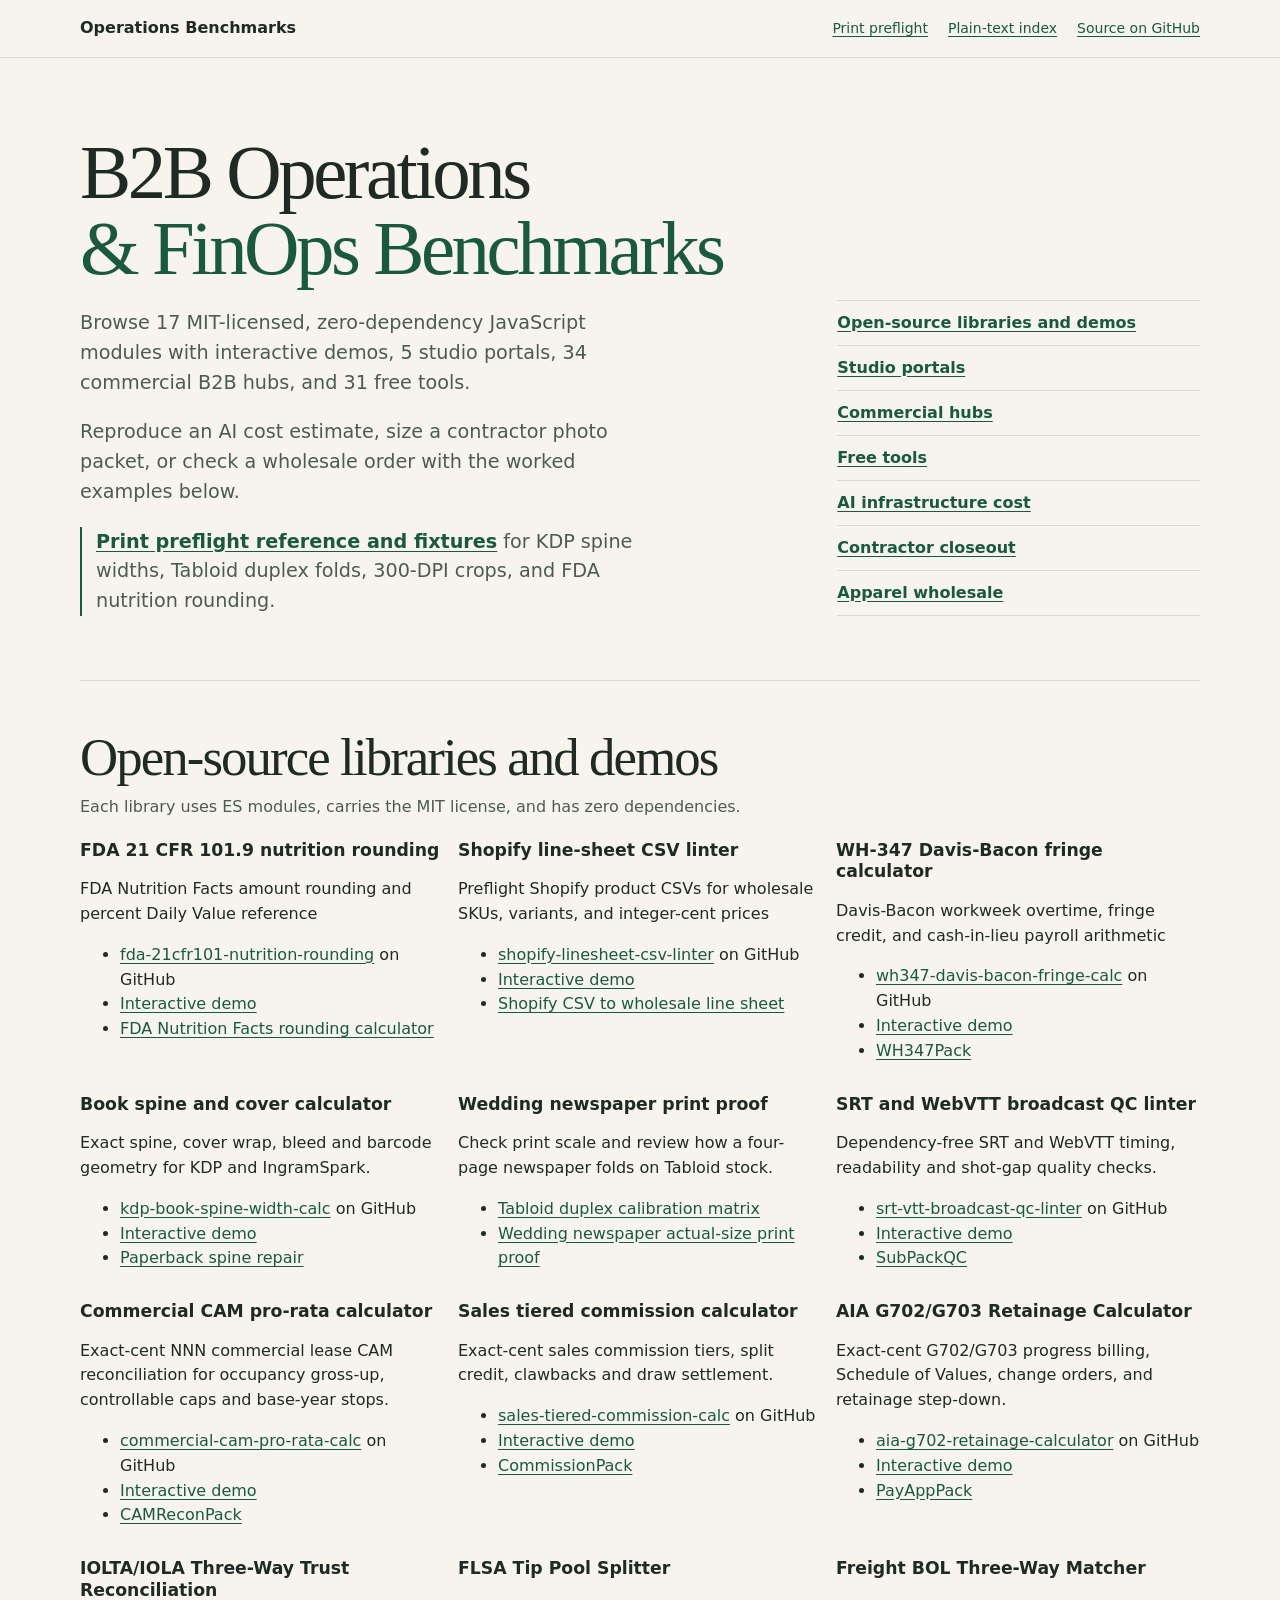
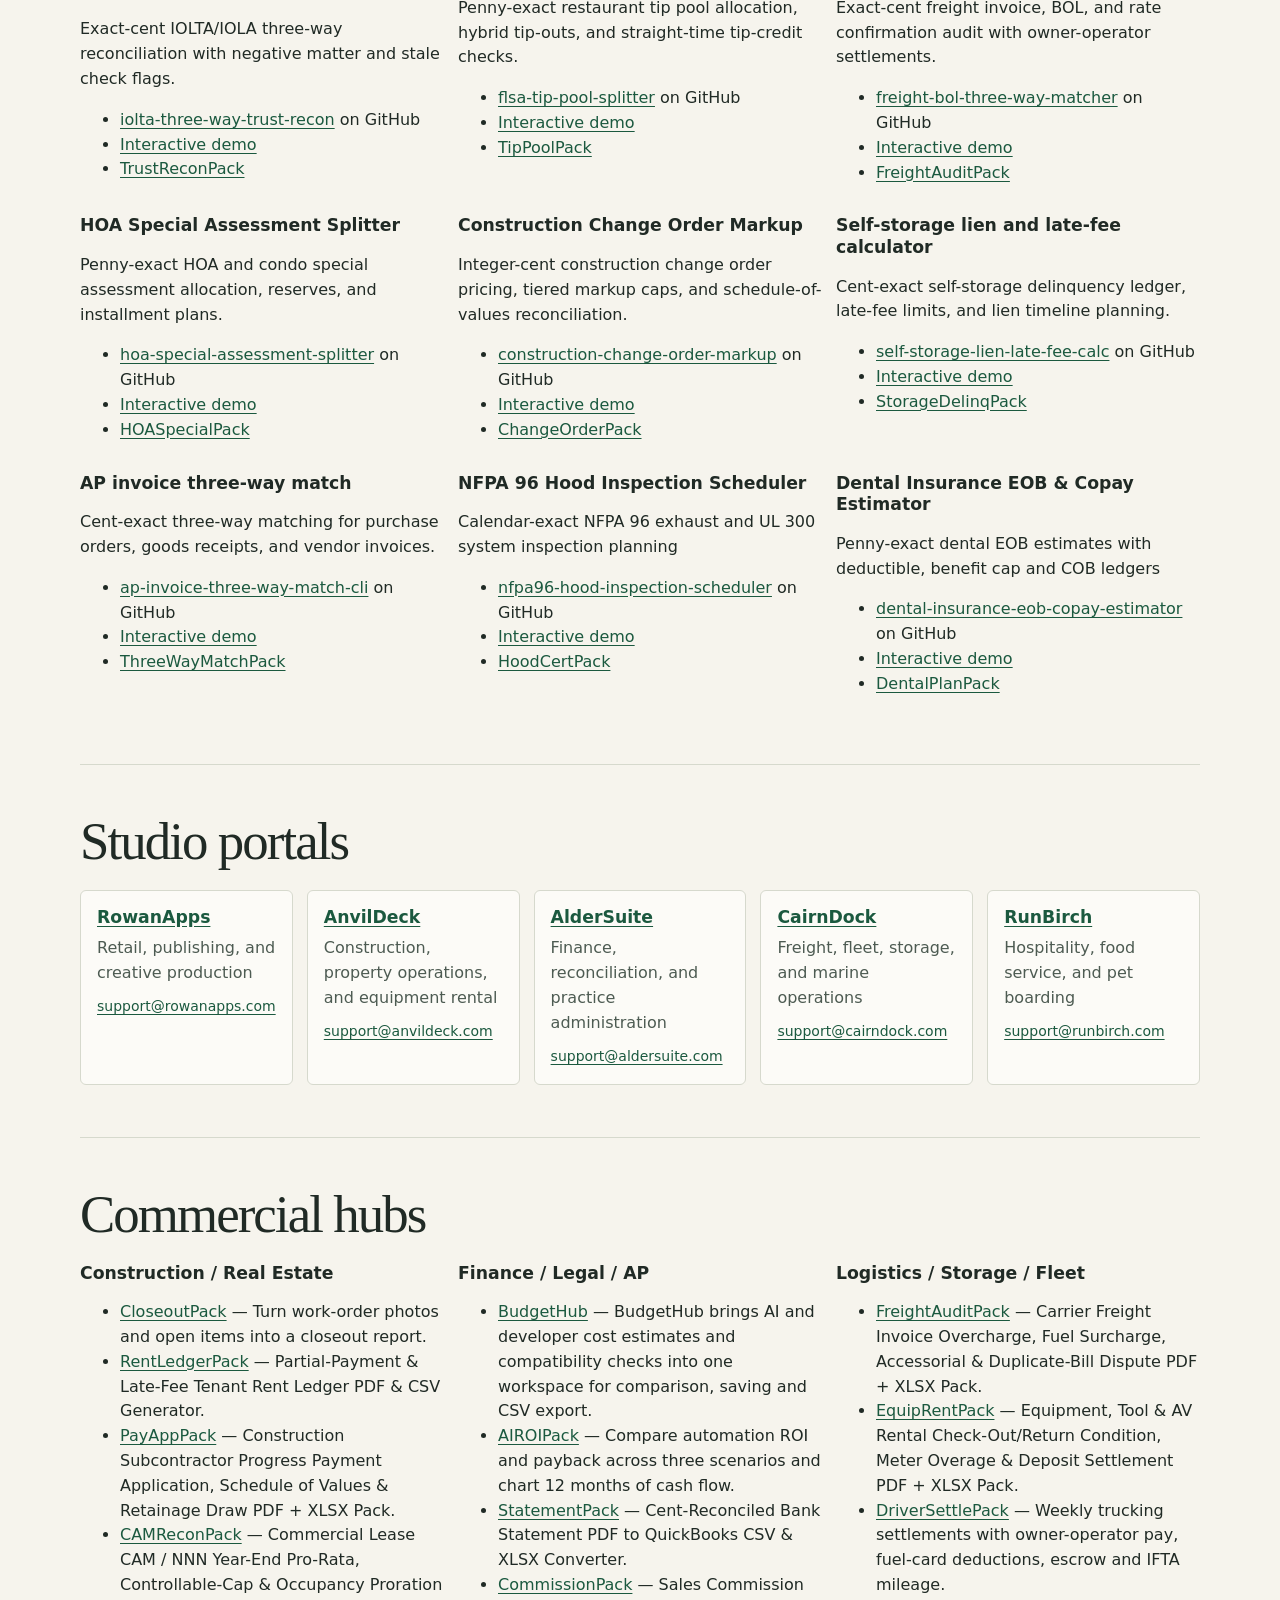
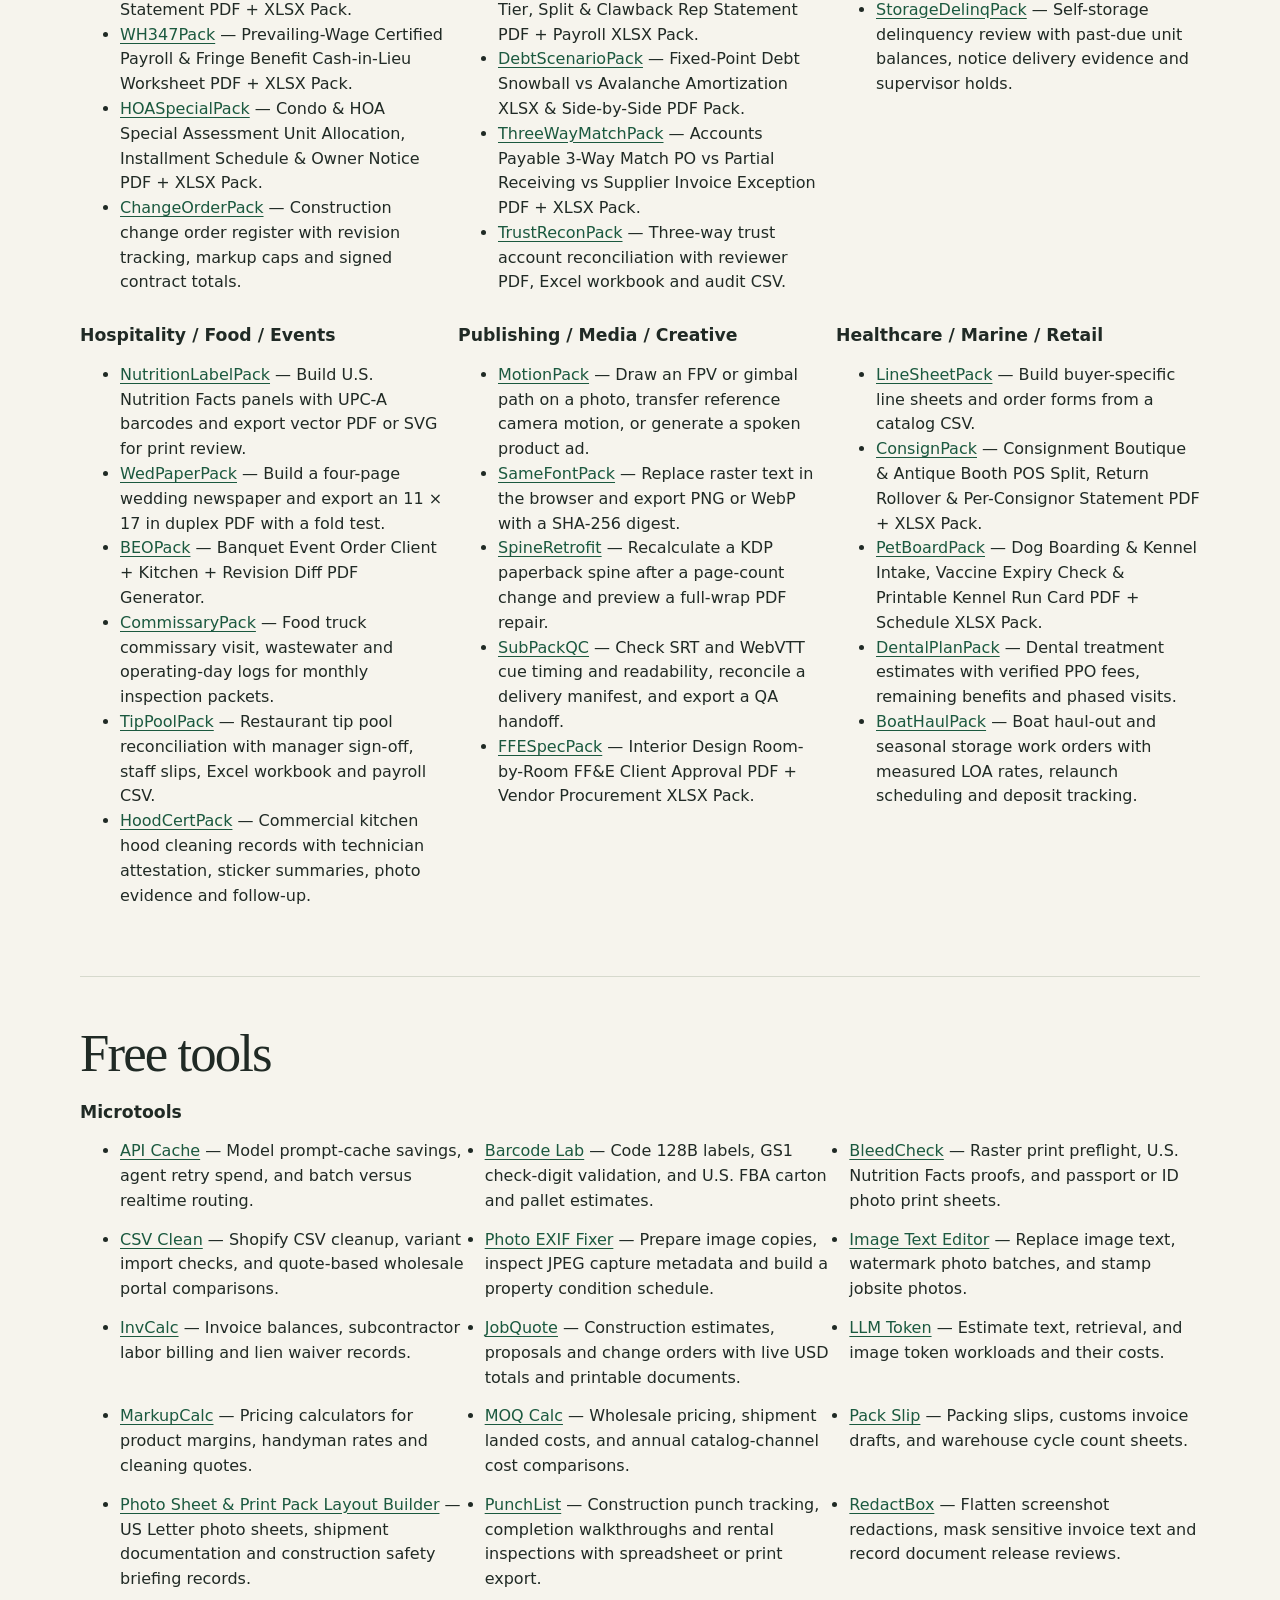
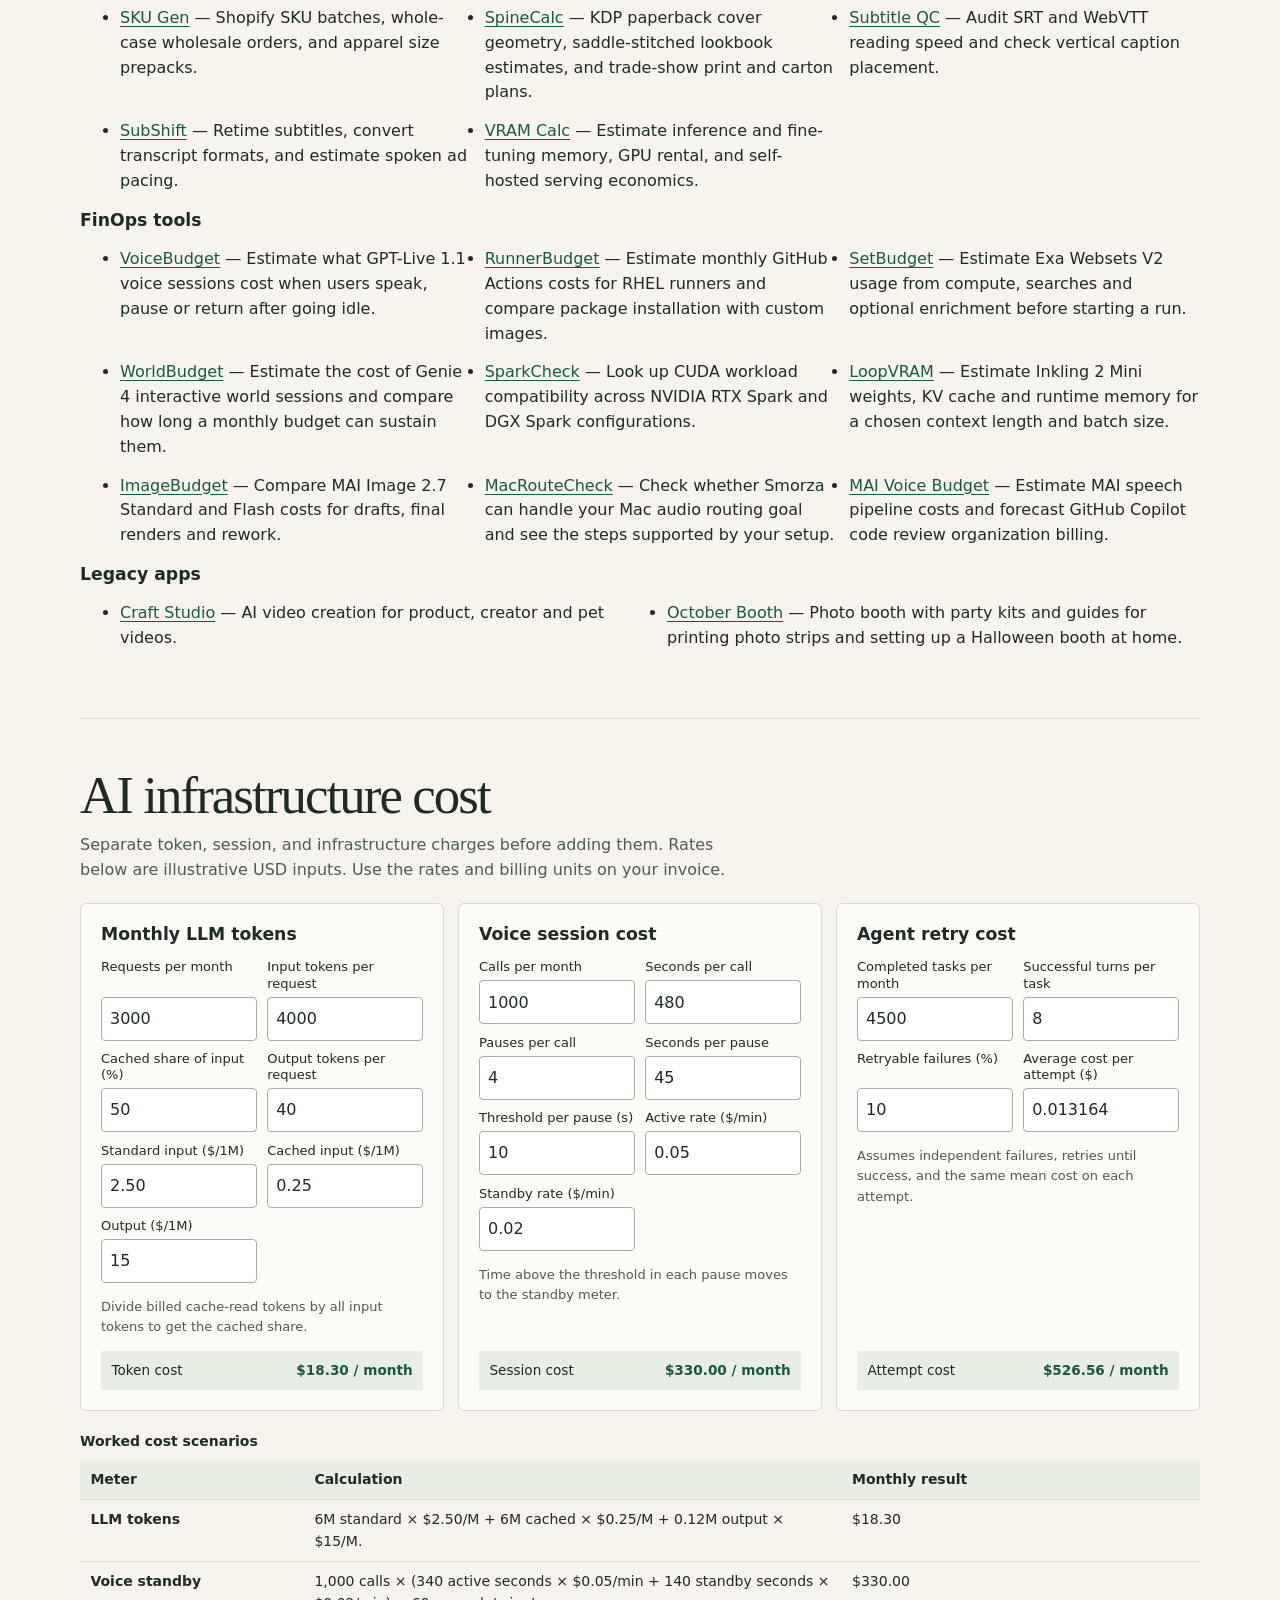
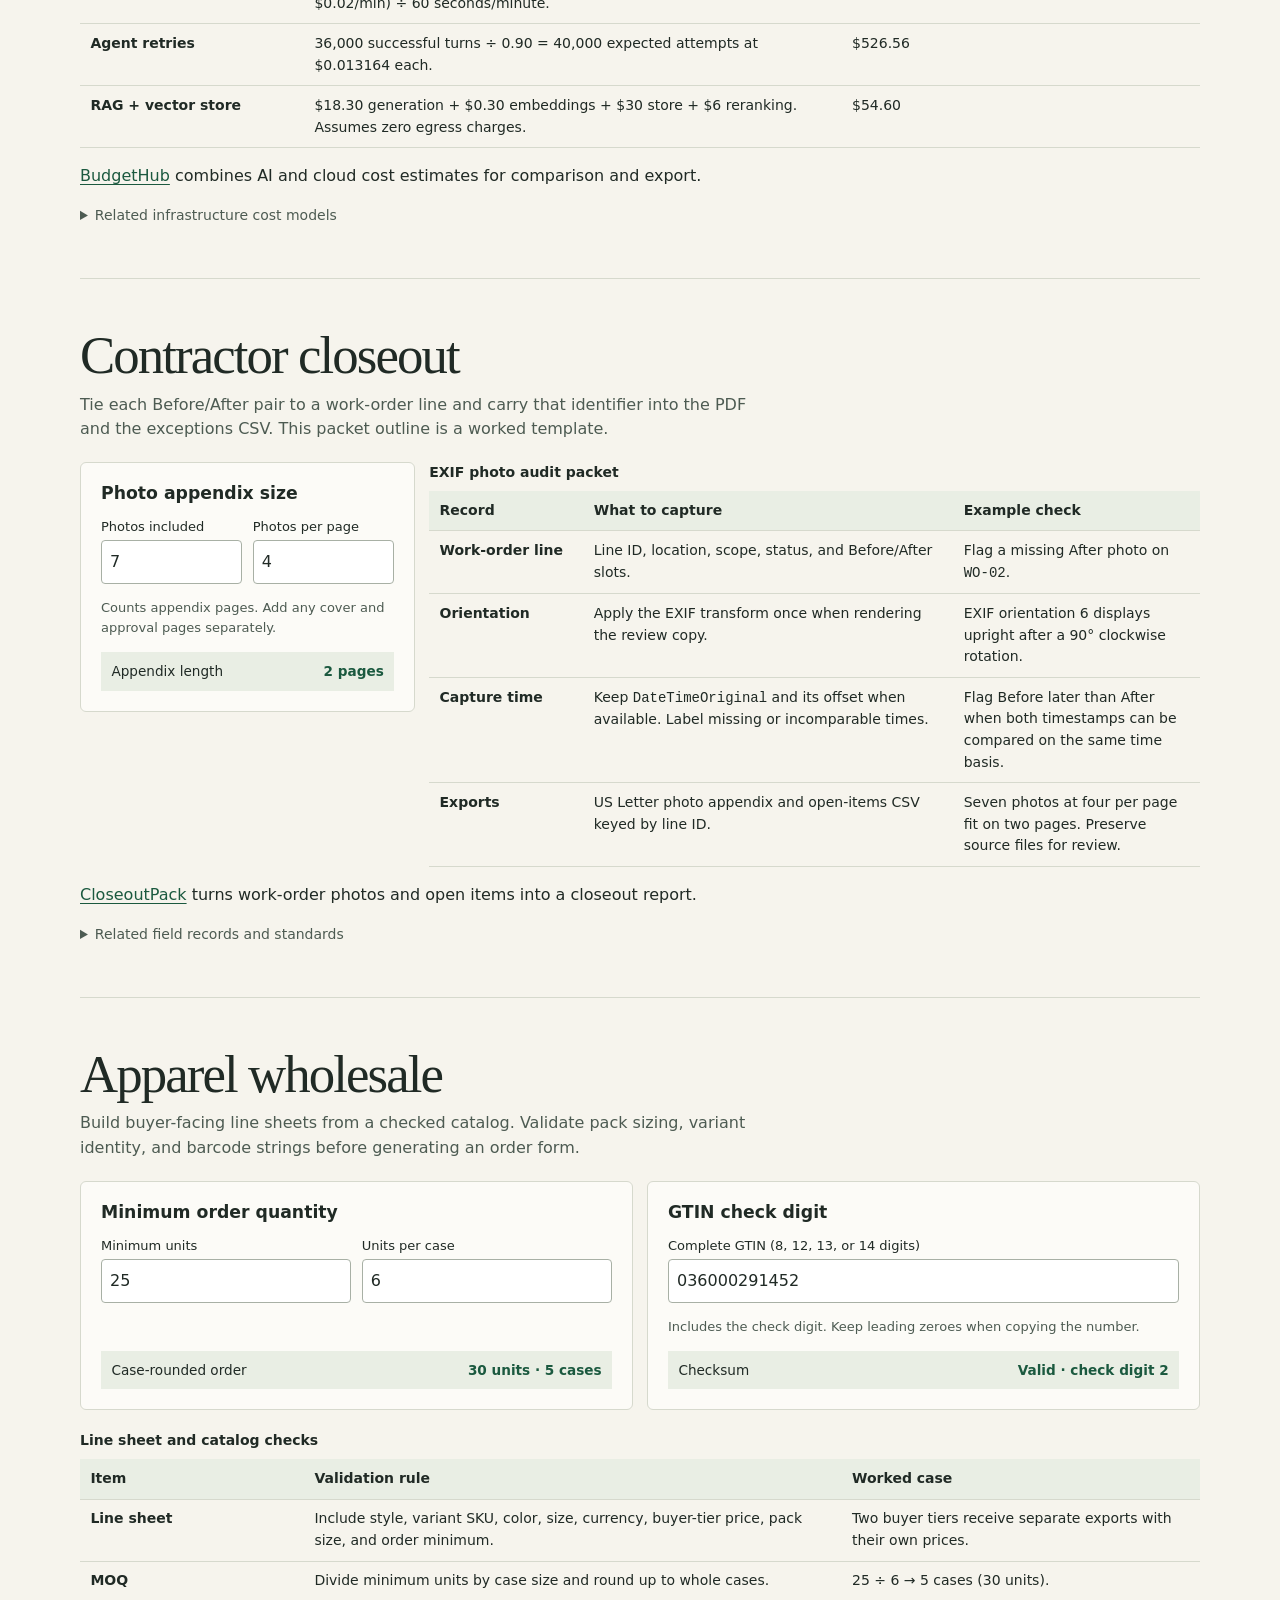
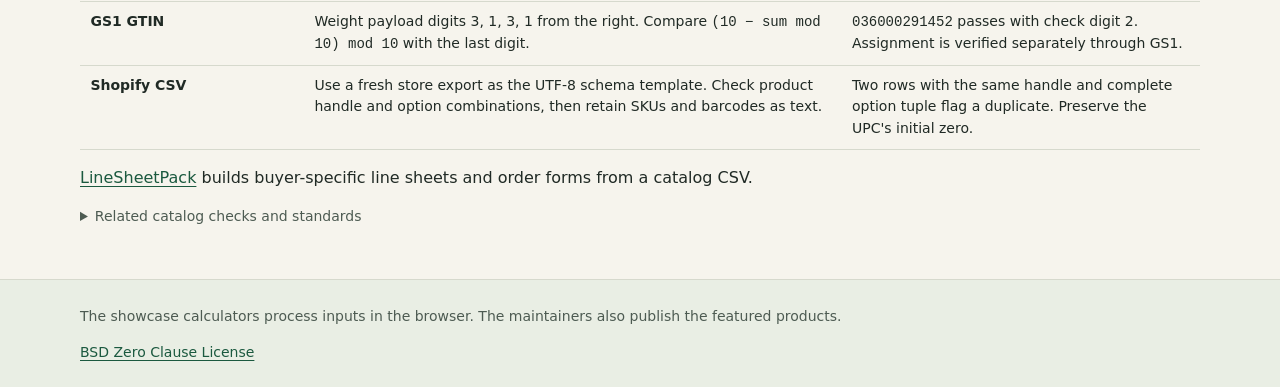
==== commit 7e497b86: "Add MIT print-preflight benchmark and deep RowanApps utility links" ====
--- a/index.html
+++ b/index.html
@@ -18,6 +18,7 @@
     <div class="shell header-inner">
       <a class="brand" href="./">Operations Benchmarks</a>
       <nav aria-label="Project links">
+        <a href="./print-preflight.html">Print preflight</a>
         <a href="./llms.txt">Plain-text index</a>
         <a href="https://github.com/shihaowei49-cloud/b2b-ops-finops-benchmarks">Source on GitHub</a>
       </nav>
@@ -30,6 +31,7 @@
         <h1>B2B Operations <span>&amp; FinOps Benchmarks</span></h1>
         <p>Browse 17 MIT-licensed, zero-dependency JavaScript modules with interactive demos, 5 studio portals, 34 commercial B2B hubs, and 31 free tools.</p>
         <p>Reproduce an AI cost estimate, size a contractor photo packet, or check a wholesale order with the worked examples below.</p>
+        <p class="notice"><a href="./print-preflight.html"><strong>Print preflight reference and fixtures</strong></a> for KDP spine widths, Tabloid duplex folds, 300-DPI crops, and FDA nutrition rounding.</p>
       </div>
       <nav class="contents" aria-label="On this page">
         <a href="#open-source-libraries">Open-source libraries and demos</a>
@@ -54,7 +56,7 @@
           <ul>
             <li><a href="https://github.com/shihaowei49-cloud/fda-21cfr101-nutrition-rounding">fda-21cfr101-nutrition-rounding</a> on GitHub</li>
             <li><a href="https://shihaowei49-cloud.github.io/fda-21cfr101-nutrition-rounding/">Interactive demo</a></li>
-            <li><a href="https://nutrition.rowanapps.com/?utm_source=github_pages&amp;utm_medium=master_index&amp;utm_campaign=quality_wave_9">NutritionLabelPack</a></li>
+            <li><a href="https://nutrition.rowanapps.com/tools/fda-nutrition-facts-rounding-calculator?utm_source=github_pages&amp;utm_medium=master_index&amp;utm_campaign=quality_wave_9">FDA Nutrition Facts rounding calculator</a></li>
           </ul>
         </article>
         <article>
@@ -63,7 +65,7 @@
           <ul>
             <li><a href="https://github.com/shihaowei49-cloud/shopify-linesheet-csv-linter">shopify-linesheet-csv-linter</a> on GitHub</li>
             <li><a href="https://shihaowei49-cloud.github.io/shopify-linesheet-csv-linter/">Interactive demo</a></li>
-            <li><a href="https://linesheet.rowanapps.com/?utm_source=github_pages&amp;utm_medium=master_index&amp;utm_campaign=quality_wave_9">LineSheetPack</a></li>
+            <li><a href="https://linesheet.rowanapps.com/shopify-csv-to-line-sheet?utm_source=github_pages&amp;utm_medium=master_index&amp;utm_campaign=quality_wave_9">Shopify CSV to wholesale line sheet</a></li>
           </ul>
         </article>
         <article>
@@ -81,7 +83,15 @@
           <ul>
             <li><a href="https://github.com/shihaowei49-cloud/kdp-book-spine-width-calc">kdp-book-spine-width-calc</a> on GitHub</li>
             <li><a href="https://shihaowei49-cloud.github.io/kdp-book-spine-width-calc/">Interactive demo</a></li>
-            <li><a href="https://spineretrofit.rowanapps.com/?utm_source=github_pages&amp;utm_medium=master_index&amp;utm_campaign=quality_wave_9">SpineRetrofit</a></li>
+            <li><a href="https://spineretrofit.rowanapps.com/paperback-spine-repair?utm_source=github_pages&amp;utm_medium=master_index&amp;utm_campaign=quality_wave_9">Paperback spine repair</a></li>
+          </ul>
+        </article>
+        <article>
+          <h3>Wedding newspaper print proof</h3>
+          <p>Check print scale and review how a four-page newspaper folds on Tabloid stock.</p>
+          <ul>
+            <li><a href="./print-preflight.html#tabloid-duplex">Tabloid duplex calibration matrix</a></li>
+            <li><a href="https://wedpaper.rowanapps.com/wedding-newspaper-actual-size-print-proof?utm_source=github_pages&amp;utm_medium=master_index&amp;utm_campaign=quality_wave_9">Wedding newspaper actual-size print proof</a></li>
           </ul>
         </article>
         <article>
--- a/styles.css
+++ b/styles.css
@@ -66,6 +66,11 @@
 
 table { width: 100%; table-layout: fixed; border-collapse: collapse; margin-top: 1.25rem; font-size: .875rem; }
 .reference-grid table { margin-top: 0; }
+.preflight-table { overflow-x: auto; margin-block: 1.25rem; }
+.preflight-table table { table-layout: auto; margin-top: 0; font-variant-numeric: tabular-nums; }
+.preflight-table-wide table { min-width: 28rem; }
+.preflight-table th, .preflight-table td { width: auto; }
+.preflight-table tbody th { font-weight: 620; }
 caption { text-align: left; font-weight: 700; padding-bottom: .45rem; }
 th, td { padding: .55rem .65rem; text-align: left; vertical-align: top; border-bottom: 1px solid var(--line); }
 thead { background: var(--tint); }
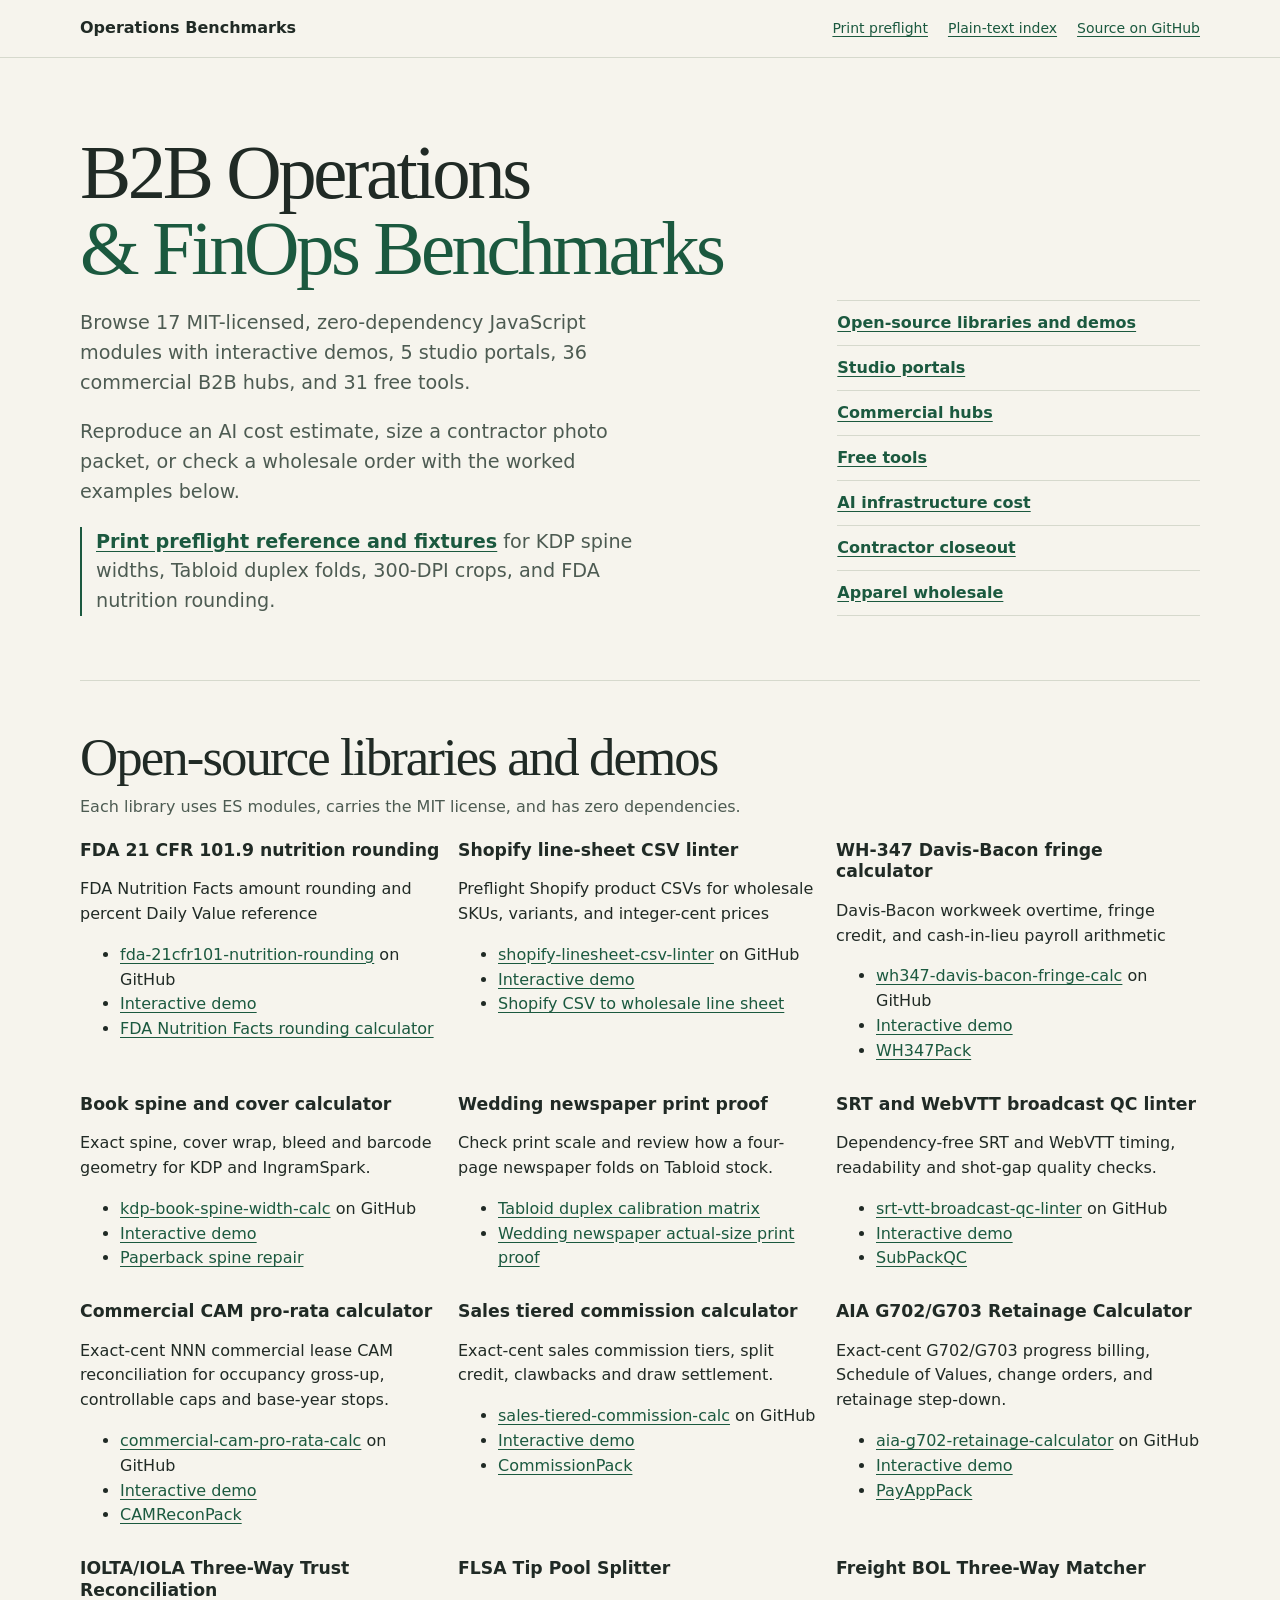
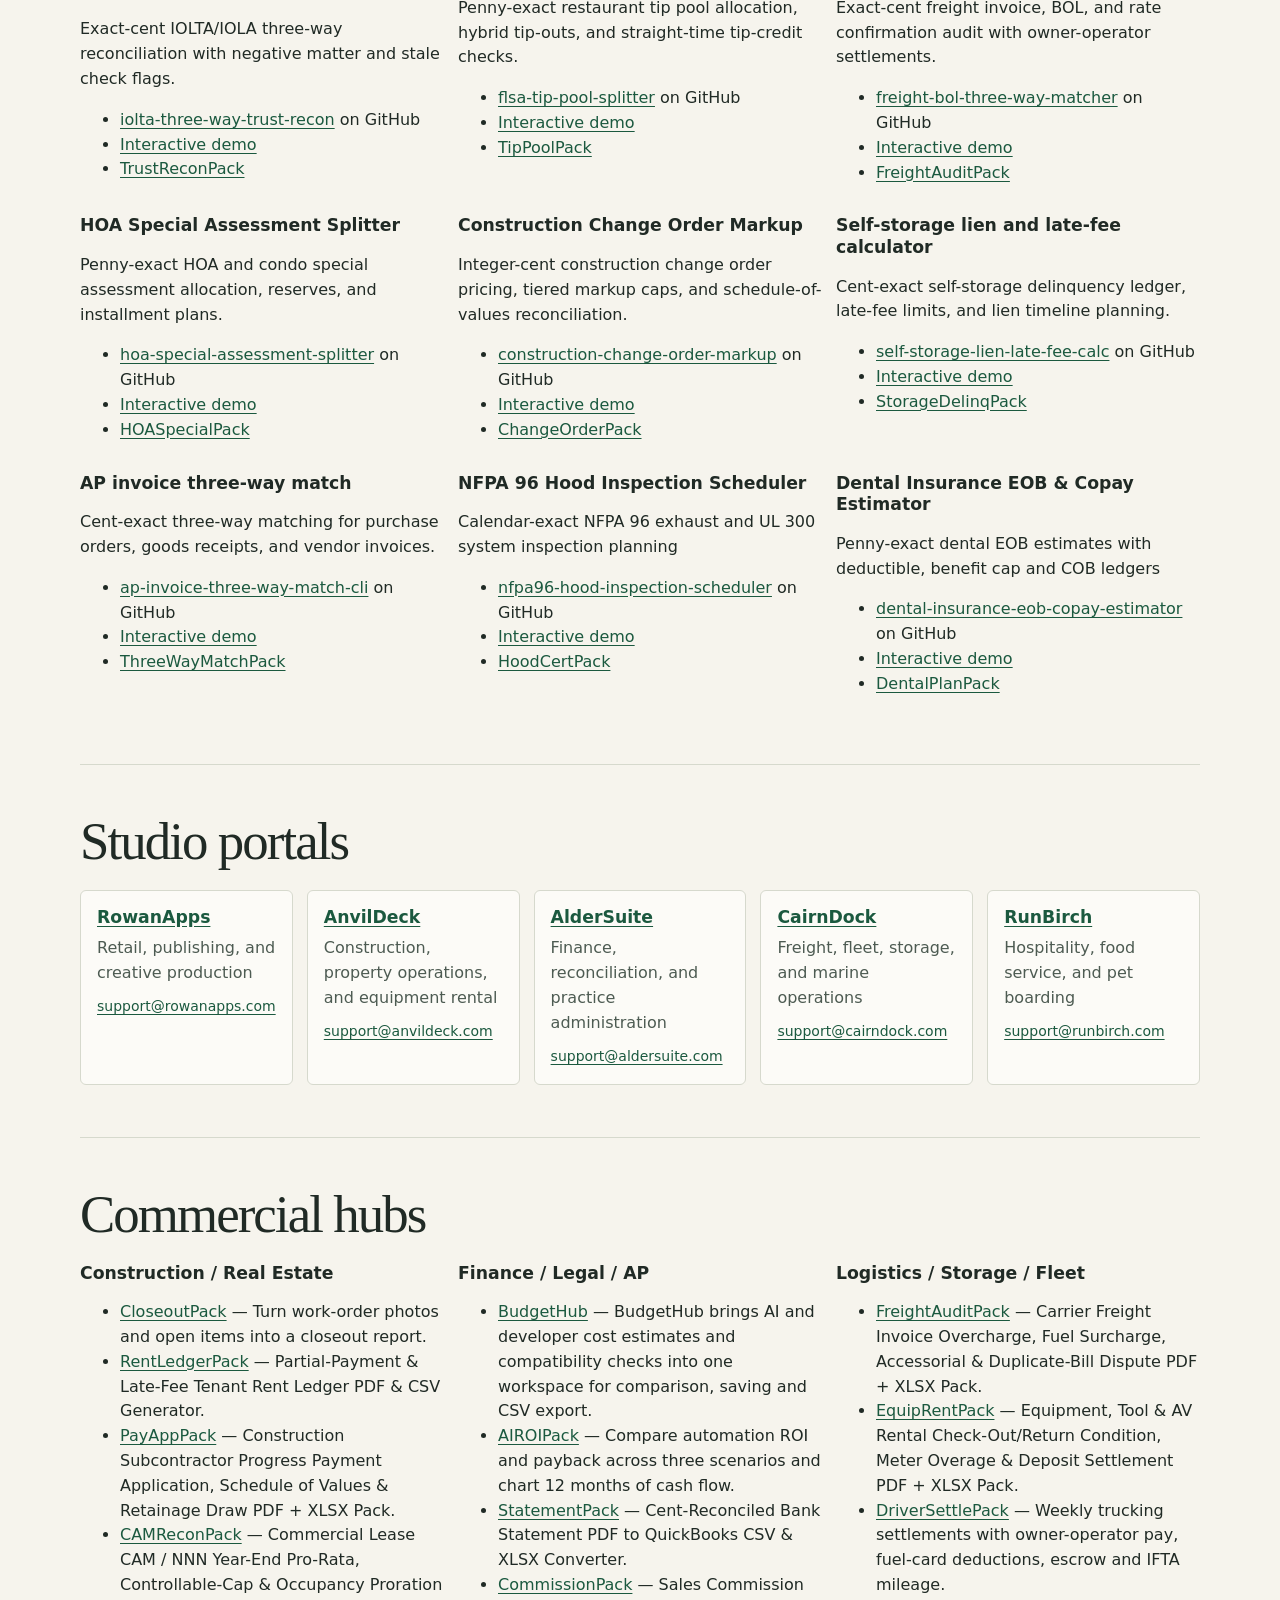
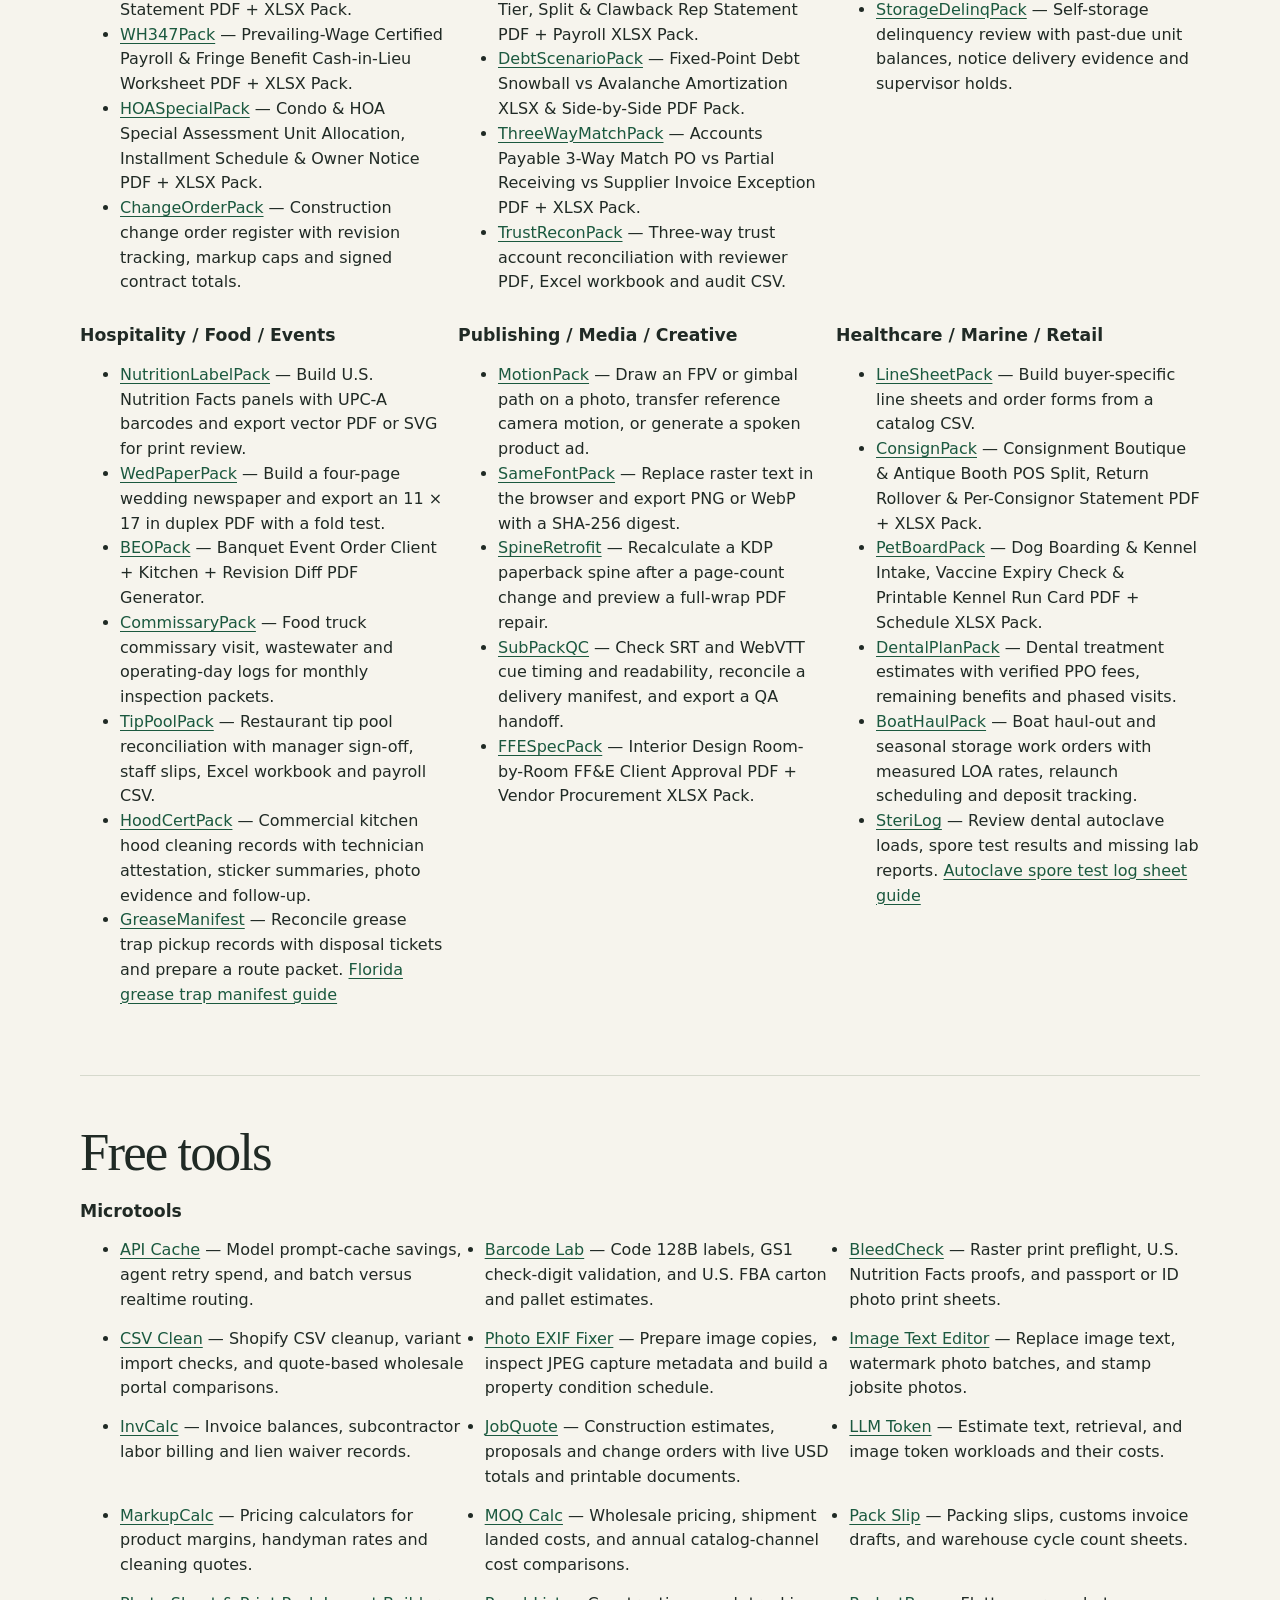
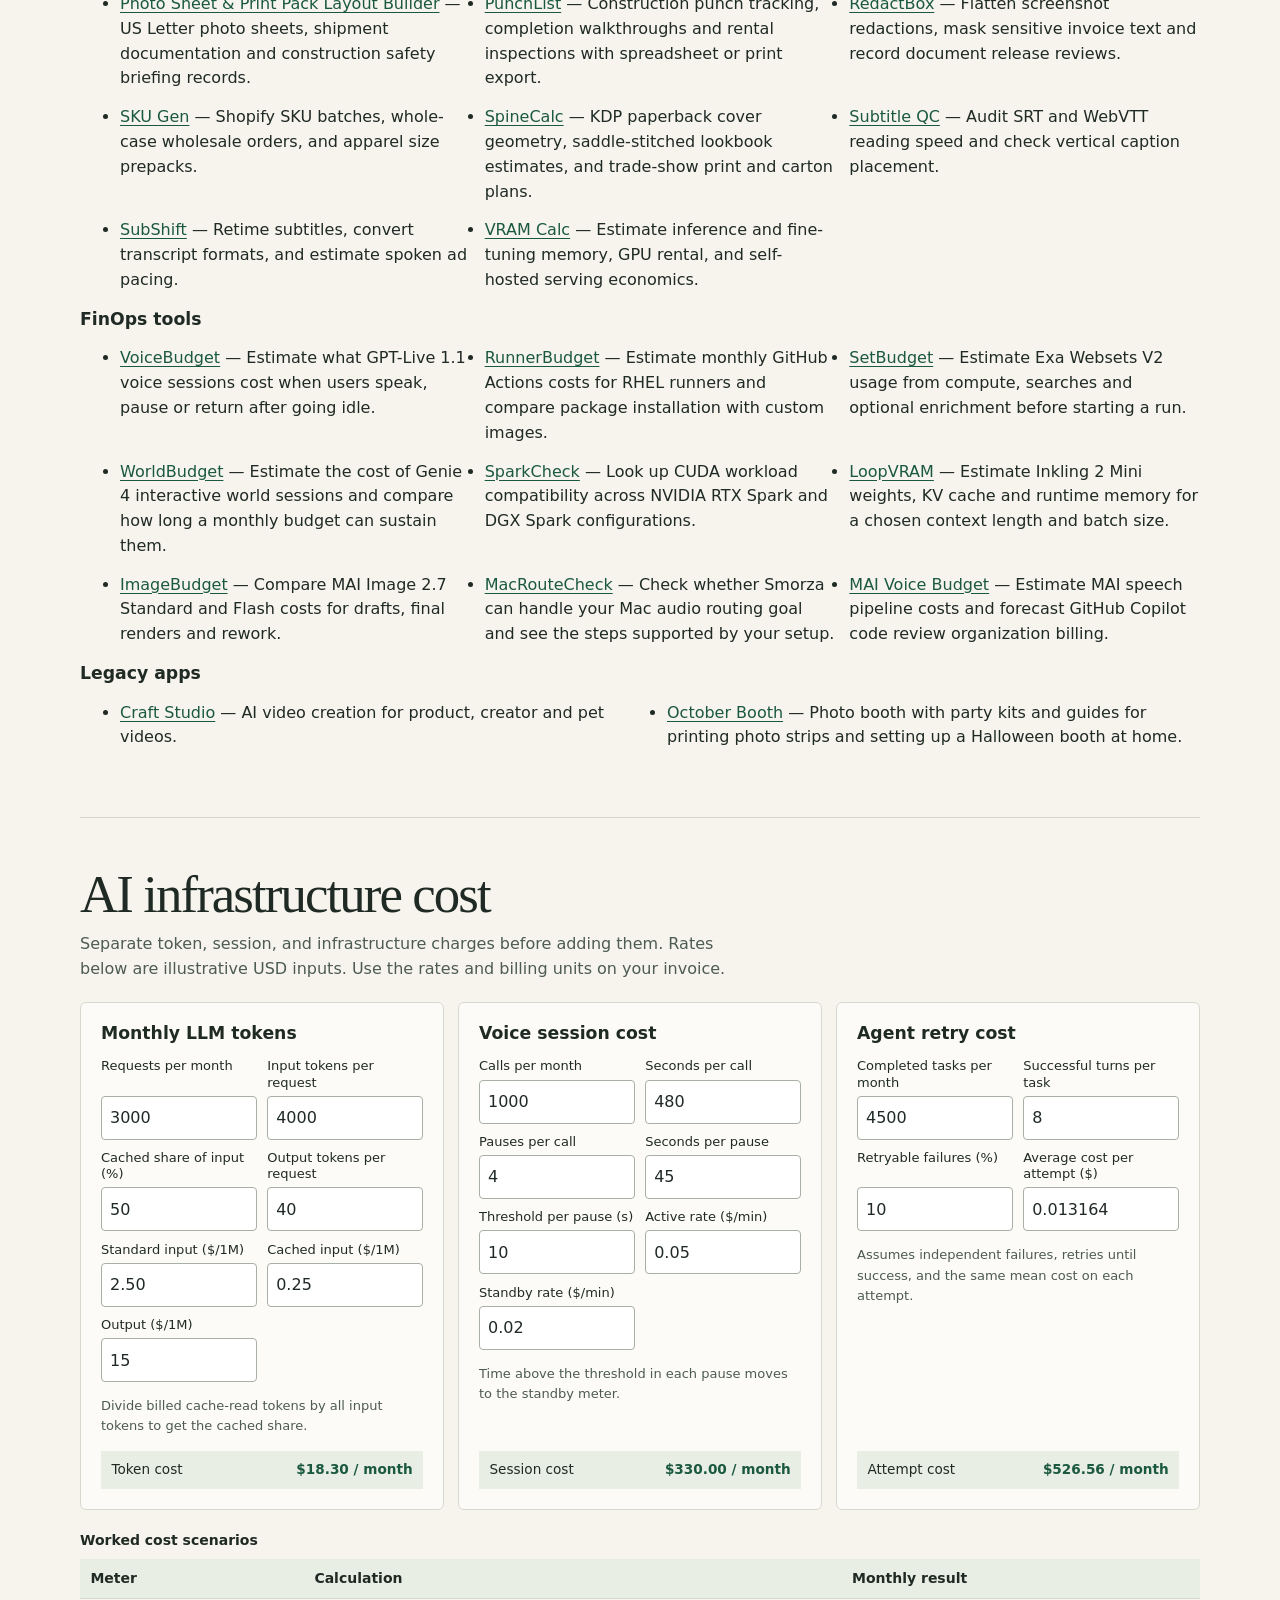
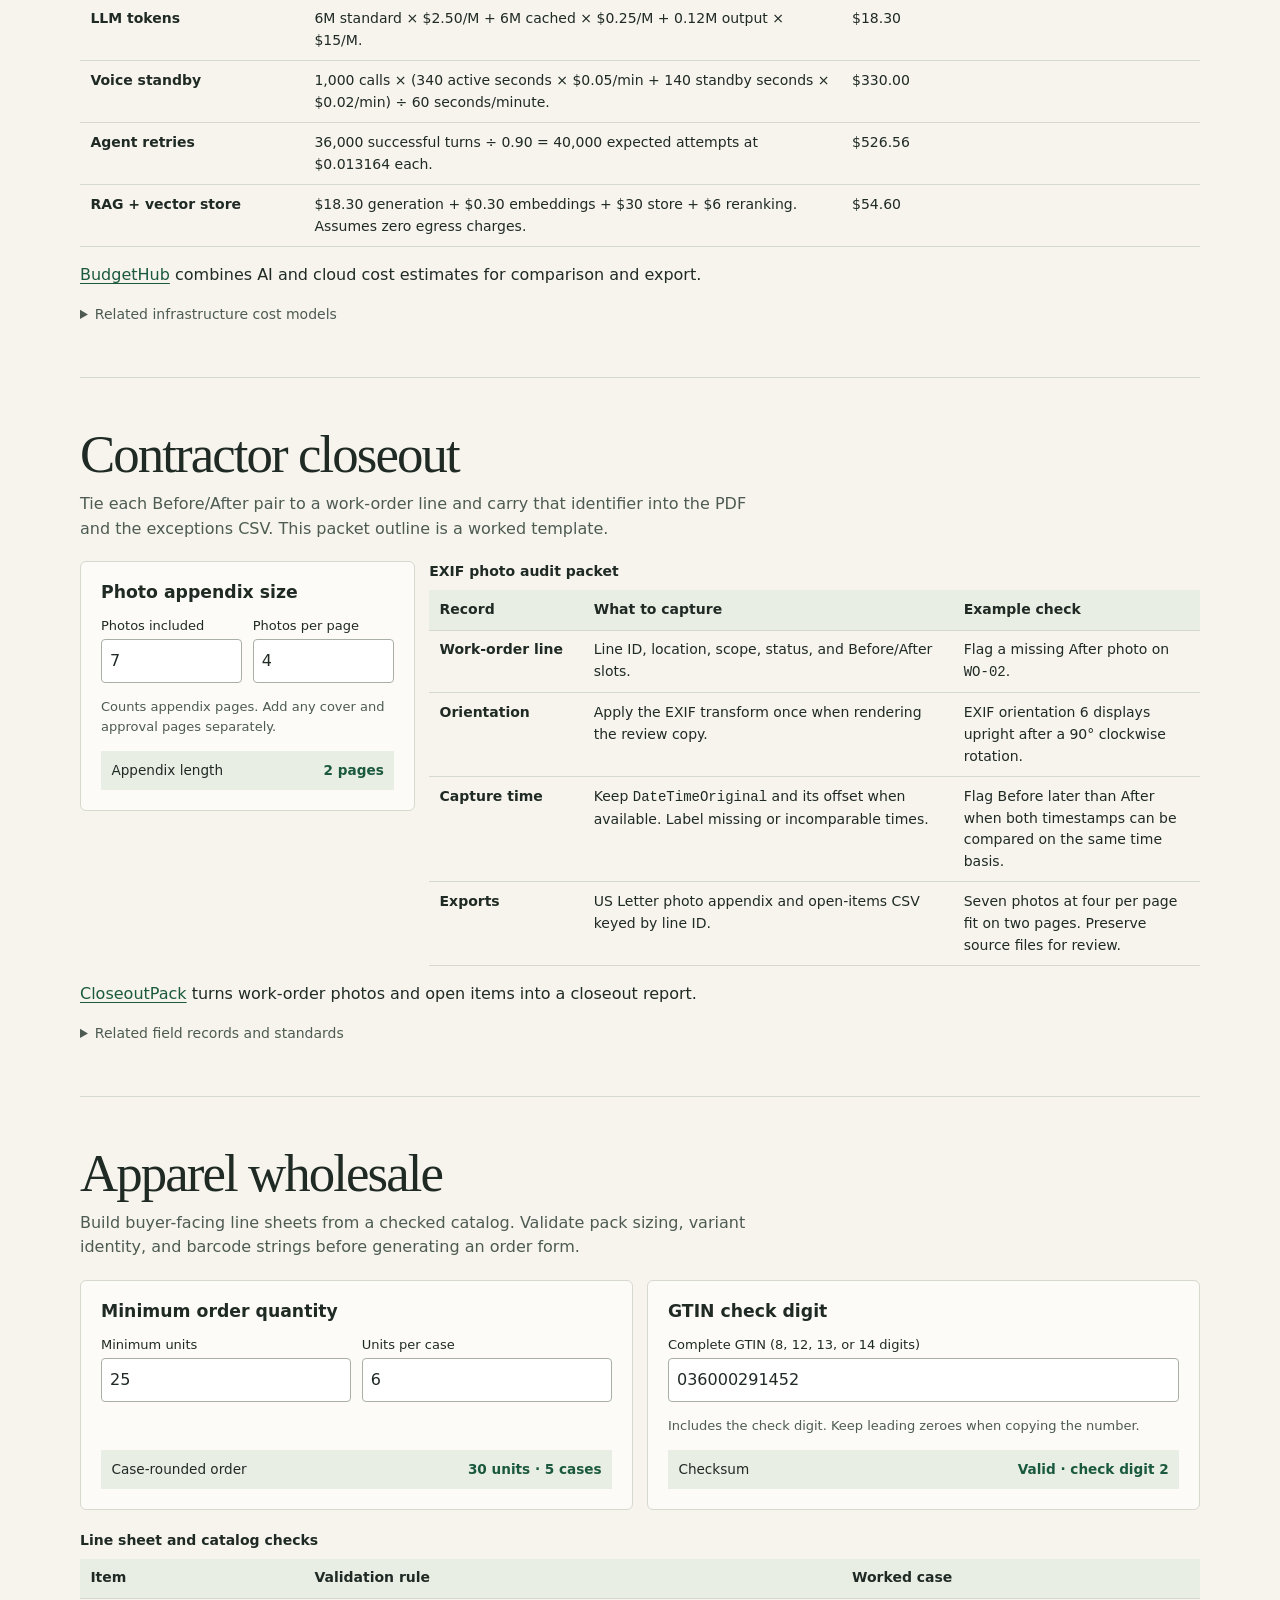
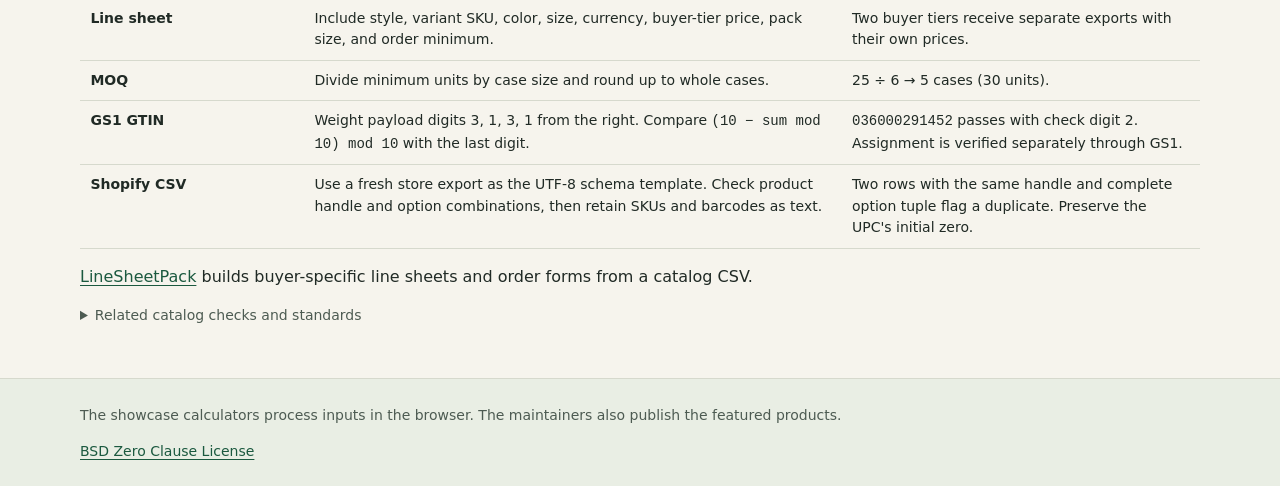
==== commit 4feaf090: "Add GreaseManifest (RunBirch) and SteriLog (AlderSuite) commercial hubs" ====
--- a/index.html
+++ b/index.html
@@ -5,7 +5,7 @@
   <meta http-equiv="Content-Security-Policy" content="default-src 'none'; script-src 'self'; style-src 'self'; base-uri 'none'; form-action 'none'">
   <meta name="viewport" content="width=device-width, initial-scale=1">
   <title>B2B Operations &amp; FinOps Benchmarks</title>
-  <meta name="description" content="Browse 17 MIT-licensed, zero-dependency JavaScript modules with interactive demos, 5 studio portals, 34 commercial B2B hubs, and 31 free tools.">
+  <meta name="description" content="Browse 17 MIT-licensed, zero-dependency JavaScript modules with interactive demos, 5 studio portals, 36 commercial B2B hubs, and 31 free tools.">
   <link rel="canonical" href="https://shihaowei49-cloud.github.io/b2b-ops-finops-benchmarks/">
   <link rel="sitemap" type="application/xml" href="./sitemap.xml">
   <link rel="describedby" href="./llms.txt">
@@ -29,7 +29,7 @@
     <div class="intro">
       <div>
         <h1>B2B Operations <span>&amp; FinOps Benchmarks</span></h1>
-        <p>Browse 17 MIT-licensed, zero-dependency JavaScript modules with interactive demos, 5 studio portals, 34 commercial B2B hubs, and 31 free tools.</p>
+        <p>Browse 17 MIT-licensed, zero-dependency JavaScript modules with interactive demos, 5 studio portals, 36 commercial B2B hubs, and 31 free tools.</p>
         <p>Reproduce an AI cost estimate, size a contractor photo packet, or check a wholesale order with the worked examples below.</p>
         <p class="notice"><a href="./print-preflight.html"><strong>Print preflight reference and fixtures</strong></a> for KDP spine widths, Tabloid duplex folds, 300-DPI crops, and FDA nutrition rounding.</p>
       </div>
@@ -294,6 +294,7 @@
             <li><a href="https://commissary.runbirch.com/">CommissaryPack</a> — Food truck commissary visit, wastewater and operating-day logs for monthly inspection packets.</li>
             <li><a href="https://tippool.runbirch.com/">TipPoolPack</a> — Restaurant tip pool reconciliation with manager sign-off, staff slips, Excel workbook and payroll CSV.</li>
             <li><a href="https://hoodcert.runbirch.com/">HoodCertPack</a> — Commercial kitchen hood cleaning records with technician attestation, sticker summaries, photo evidence and follow-up.</li>
+            <li><a href="https://greasemanifest.runbirch.com/">GreaseManifest</a> — Reconcile grease trap pickup records with disposal tickets and prepare a route packet. <a href="https://greasemanifest.runbirch.com/guides/florida-grease-trap-manifest-30-day-rule">Florida grease trap manifest guide</a></li>
           </ul>
         </div>
         <div>
@@ -314,6 +315,7 @@
             <li><a href="https://petboard.runbirch.com/">PetBoardPack</a> — Dog Boarding &amp; Kennel Intake, Vaccine Expiry Check &amp; Printable Kennel Run Card PDF + Schedule XLSX Pack.</li>
             <li><a href="https://dentalplan.aldersuite.com/">DentalPlanPack</a> — Dental treatment estimates with verified PPO fees, remaining benefits and phased visits.</li>
             <li><a href="https://boathaul.cairndock.com/">BoatHaulPack</a> — Boat haul-out and seasonal storage work orders with measured LOA rates, relaunch scheduling and deposit tracking.</li>
+            <li><a href="https://sterilog.aldersuite.com/">SteriLog</a> — Review dental autoclave loads, spore test results and missing lab reports. <a href="https://sterilog.aldersuite.com/guides/autoclave-spore-test-log-sheet-guide">Autoclave spore test log sheet guide</a></li>
           </ul>
         </div>
       </div>
@@ -529,12 +531,12 @@
       "@type": "CollectionPage",
       "url": "https://shihaowei49-cloud.github.io/b2b-ops-finops-benchmarks/",
       "name": "B2B Operations \u0026 FinOps Benchmarks",
-      "description": "Browse 17 MIT-licensed, zero-dependency JavaScript modules with interactive demos, 5 studio portals, 34 commercial B2B hubs, and 31 free tools.",
+      "description": "Browse 17 MIT-licensed, zero-dependency JavaScript modules with interactive demos, 5 studio portals, 36 commercial B2B hubs, and 31 free tools.",
       "inLanguage": "en",
       "mainEntity": {
         "@type": "ItemList",
         "name": "Open-source libraries, studio portals, commercial hubs, and free tools",
-        "numberOfItems": 87,
+        "numberOfItems": 89,
         "itemListElement": [
           {
             "@type": "ListItem",
@@ -1182,6 +1184,16 @@
             "position": 47,
             "item": {
               "@type": "WebSite",
+              "name": "GreaseManifest",
+              "url": "https://greasemanifest.runbirch.com/",
+              "description": "Reconcile grease trap pickup records with disposal tickets and prepare a route packet."
+            }
+          },
+          {
+            "@type": "ListItem",
+            "position": 48,
+            "item": {
+              "@type": "WebSite",
               "name": "MotionPack",
               "url": "https://motionpack.rowanapps.com/",
               "description": "Draw an FPV or gimbal path on a photo, transfer reference camera motion, or generate a spoken product ad."
@@ -1189,7 +1201,7 @@
           },
           {
             "@type": "ListItem",
-            "position": 48,
+            "position": 49,
             "item": {
               "@type": "WebSite",
               "name": "SameFontPack",
@@ -1199,7 +1211,7 @@
           },
           {
             "@type": "ListItem",
-            "position": 49,
+            "position": 50,
             "item": {
               "@type": "WebSite",
               "name": "SpineRetrofit",
@@ -1209,7 +1221,7 @@
           },
           {
             "@type": "ListItem",
-            "position": 50,
+            "position": 51,
             "item": {
               "@type": "WebSite",
               "name": "SubPackQC",
@@ -1219,7 +1231,7 @@
           },
           {
             "@type": "ListItem",
-            "position": 51,
+            "position": 52,
             "item": {
               "@type": "WebSite",
               "name": "FFESpecPack",
@@ -1229,7 +1241,7 @@
           },
           {
             "@type": "ListItem",
-            "position": 52,
+            "position": 53,
             "item": {
               "@type": "WebSite",
               "name": "LineSheetPack",
@@ -1239,7 +1251,7 @@
           },
           {
             "@type": "ListItem",
-            "position": 53,
+            "position": 54,
             "item": {
               "@type": "WebSite",
               "name": "ConsignPack",
@@ -1249,7 +1261,7 @@
           },
           {
             "@type": "ListItem",
-            "position": 54,
+            "position": 55,
             "item": {
               "@type": "WebSite",
               "name": "PetBoardPack",
@@ -1259,7 +1271,7 @@
           },
           {
             "@type": "ListItem",
-            "position": 55,
+            "position": 56,
             "item": {
               "@type": "WebSite",
               "name": "DentalPlanPack",
@@ -1269,7 +1281,7 @@
           },
           {
             "@type": "ListItem",
-            "position": 56,
+            "position": 57,
             "item": {
               "@type": "WebSite",
               "name": "BoatHaulPack",
@@ -1279,7 +1291,17 @@
           },
           {
             "@type": "ListItem",
-            "position": 57,
+            "position": 58,
+            "item": {
+              "@type": "WebSite",
+              "name": "SteriLog",
+              "url": "https://sterilog.aldersuite.com/",
+              "description": "Review dental autoclave loads, spore test results and missing lab reports."
+            }
+          },
+          {
+            "@type": "ListItem",
+            "position": 59,
             "item": {
               "@type": "WebSite",
               "name": "API Cache",
@@ -1289,7 +1311,7 @@
           },
           {
             "@type": "ListItem",
-            "position": 58,
+            "position": 60,
             "item": {
               "@type": "WebSite",
               "name": "Barcode Lab",
@@ -1299,7 +1321,7 @@
           },
           {
             "@type": "ListItem",
-            "position": 59,
+            "position": 61,
             "item": {
               "@type": "WebSite",
               "name": "BleedCheck",
@@ -1309,7 +1331,7 @@
           },
           {
             "@type": "ListItem",
-            "position": 60,
+            "position": 62,
             "item": {
               "@type": "WebSite",
               "name": "CSV Clean",
@@ -1319,7 +1341,7 @@
           },
           {
             "@type": "ListItem",
-            "position": 61,
+            "position": 63,
             "item": {
               "@type": "WebSite",
               "name": "Photo EXIF Fixer",
@@ -1329,7 +1351,7 @@
           },
           {
             "@type": "ListItem",
-            "position": 62,
+            "position": 64,
             "item": {
               "@type": "WebSite",
               "name": "Image Text Editor",
@@ -1339,7 +1361,7 @@
           },
           {
             "@type": "ListItem",
-            "position": 63,
+            "position": 65,
             "item": {
               "@type": "WebSite",
               "name": "InvCalc",
@@ -1349,7 +1371,7 @@
           },
           {
             "@type": "ListItem",
-            "position": 64,
+            "position": 66,
             "item": {
               "@type": "WebSite",
               "name": "JobQuote",
@@ -1359,7 +1381,7 @@
           },
           {
             "@type": "ListItem",
-            "position": 65,
+            "position": 67,
             "item": {
               "@type": "WebSite",
               "name": "LLM Token",
@@ -1369,7 +1391,7 @@
           },
           {
             "@type": "ListItem",
-            "position": 66,
+            "position": 68,
             "item": {
               "@type": "WebSite",
               "name": "MarkupCalc",
@@ -1379,7 +1401,7 @@
           },
           {
             "@type": "ListItem",
-            "position": 67,
+            "position": 69,
             "item": {
               "@type": "WebSite",
               "name": "MOQ Calc",
@@ -1389,7 +1411,7 @@
           },
           {
             "@type": "ListItem",
-            "position": 68,
+            "position": 70,
             "item": {
               "@type": "WebSite",
               "name": "Pack Slip",
@@ -1399,7 +1421,7 @@
           },
           {
             "@type": "ListItem",
-            "position": 69,
+            "position": 71,
             "item": {
               "@type": "WebSite",
               "name": "Photo Sheet \u0026 Print Pack Layout Builder",
@@ -1409,7 +1431,7 @@
           },
           {
             "@type": "ListItem",
-            "position": 70,
+            "position": 72,
             "item": {
               "@type": "WebSite",
               "name": "PunchList",
@@ -1419,7 +1441,7 @@
           },
           {
             "@type": "ListItem",
-            "position": 71,
+            "position": 73,
             "item": {
               "@type": "WebSite",
               "name": "RedactBox",
@@ -1429,7 +1451,7 @@
           },
           {
             "@type": "ListItem",
-            "position": 72,
+            "position": 74,
             "item": {
               "@type": "WebSite",
               "name": "SKU Gen",
@@ -1439,7 +1461,7 @@
           },
           {
             "@type": "ListItem",
-            "position": 73,
+            "position": 75,
             "item": {
               "@type": "WebSite",
               "name": "SpineCalc",
@@ -1449,7 +1471,7 @@
           },
           {
             "@type": "ListItem",
-            "position": 74,
+            "position": 76,
             "item": {
               "@type": "WebSite",
               "name": "Subtitle QC",
@@ -1459,7 +1481,7 @@
           },
           {
             "@type": "ListItem",
-            "position": 75,
+            "position": 77,
             "item": {
               "@type": "WebSite",
               "name": "SubShift",
@@ -1469,7 +1491,7 @@
           },
           {
             "@type": "ListItem",
-            "position": 76,
+            "position": 78,
             "item": {
               "@type": "WebSite",
               "name": "VRAM Calc",
@@ -1479,7 +1501,7 @@
           },
           {
             "@type": "ListItem",
-            "position": 77,
+            "position": 79,
             "item": {
               "@type": "WebSite",
               "name": "VoiceBudget",
@@ -1489,7 +1511,7 @@
           },
           {
             "@type": "ListItem",
-            "position": 78,
+            "position": 80,
             "item": {
               "@type": "WebSite",
               "name": "RunnerBudget",
@@ -1499,7 +1521,7 @@
           },
           {
             "@type": "ListItem",
-            "position": 79,
+            "position": 81,
             "item": {
               "@type": "WebSite",
               "name": "SetBudget",
@@ -1509,7 +1531,7 @@
           },
           {
             "@type": "ListItem",
-            "position": 80,
+            "position": 82,
             "item": {
               "@type": "WebSite",
               "name": "WorldBudget",
@@ -1519,7 +1541,7 @@
           },
           {
             "@type": "ListItem",
-            "position": 81,
+            "position": 83,
             "item": {
               "@type": "WebSite",
               "name": "SparkCheck",
@@ -1529,7 +1551,7 @@
           },
           {
             "@type": "ListItem",
-            "position": 82,
+            "position": 84,
             "item": {
               "@type": "WebSite",
               "name": "LoopVRAM",
@@ -1539,7 +1561,7 @@
           },
           {
             "@type": "ListItem",
-            "position": 83,
+            "position": 85,
             "item": {
               "@type": "WebSite",
               "name": "ImageBudget",
@@ -1549,7 +1571,7 @@
           },
           {
             "@type": "ListItem",
-            "position": 84,
+            "position": 86,
             "item": {
               "@type": "WebSite",
               "name": "MacRouteCheck",
@@ -1559,7 +1581,7 @@
           },
           {
             "@type": "ListItem",
-            "position": 85,
+            "position": 87,
             "item": {
               "@type": "WebSite",
               "name": "MAI Voice Budget",
@@ -1569,7 +1591,7 @@
           },
           {
             "@type": "ListItem",
-            "position": 86,
+            "position": 88,
             "item": {
               "@type": "WebSite",
               "name": "Craft Studio",
@@ -1579,7 +1601,7 @@
           },
           {
             "@type": "ListItem",
-            "position": 87,
+            "position": 89,
             "item": {
               "@type": "WebSite",
               "name": "October Booth",
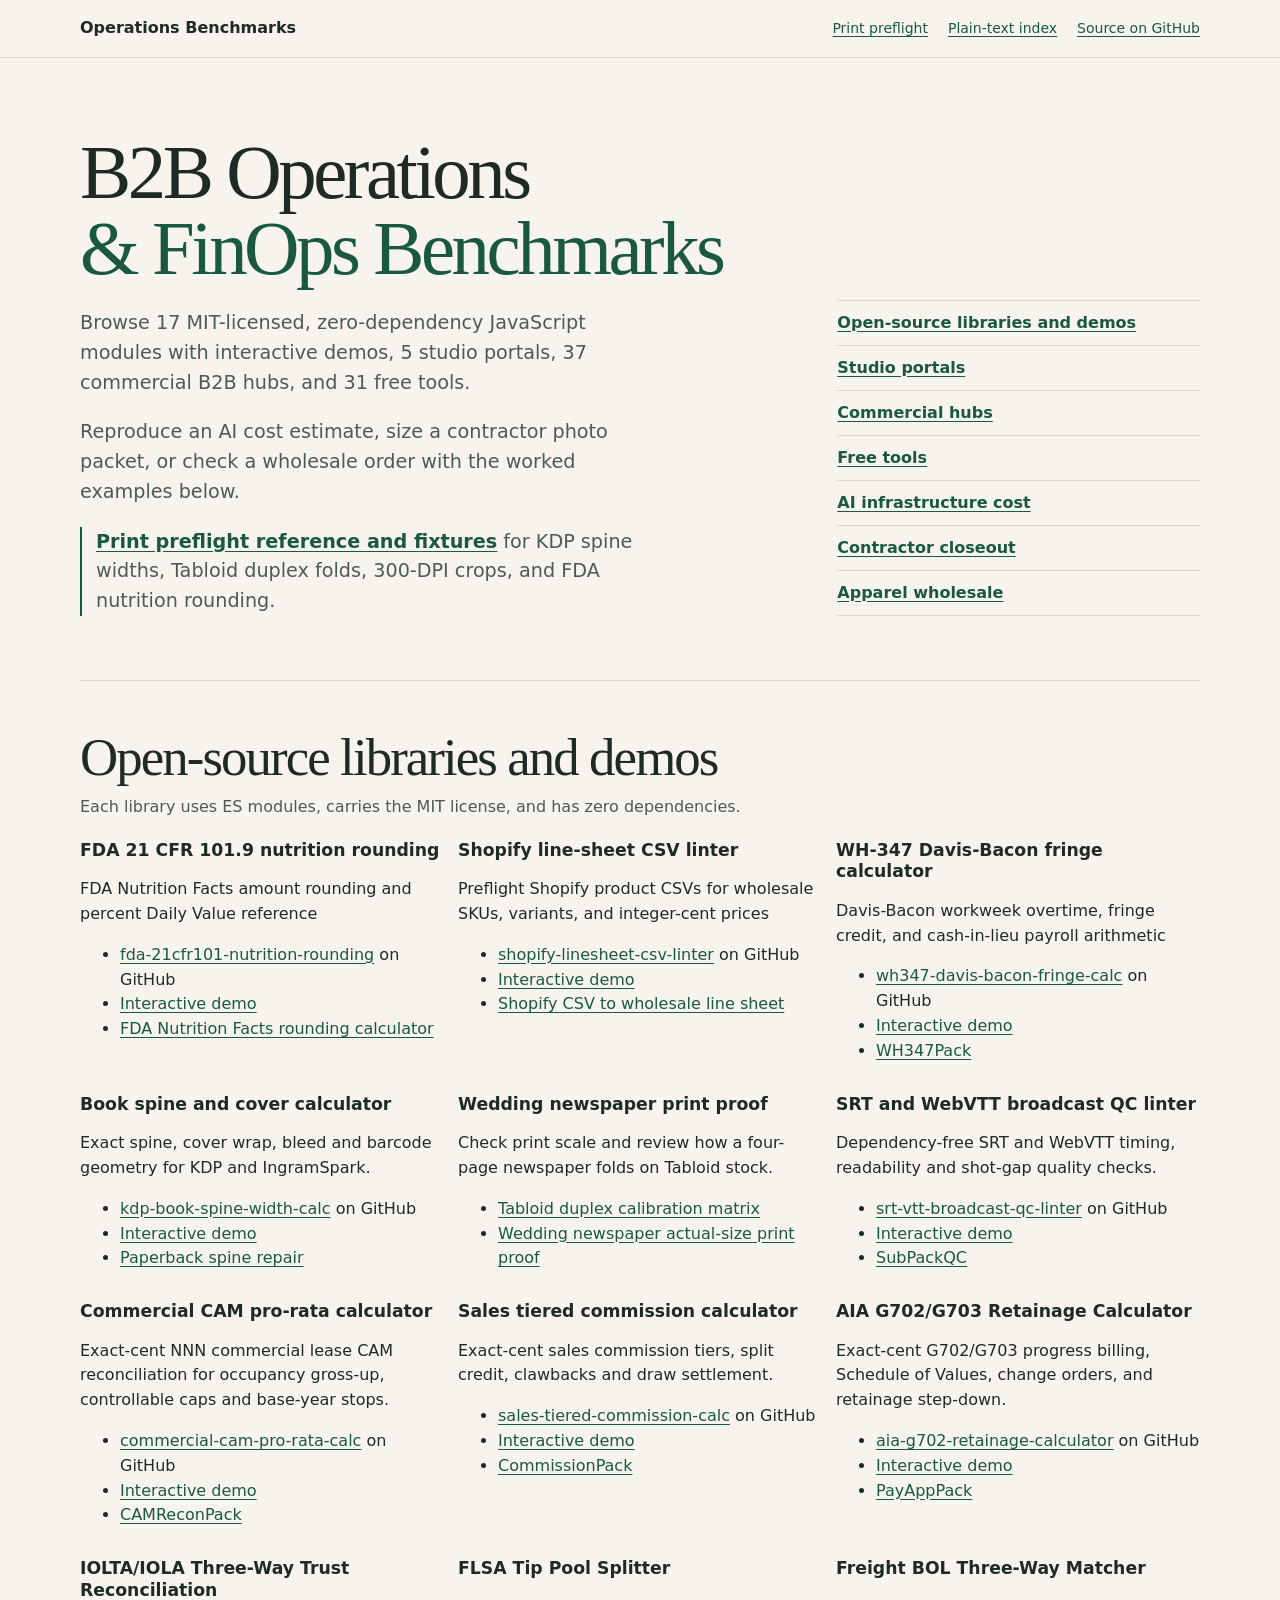
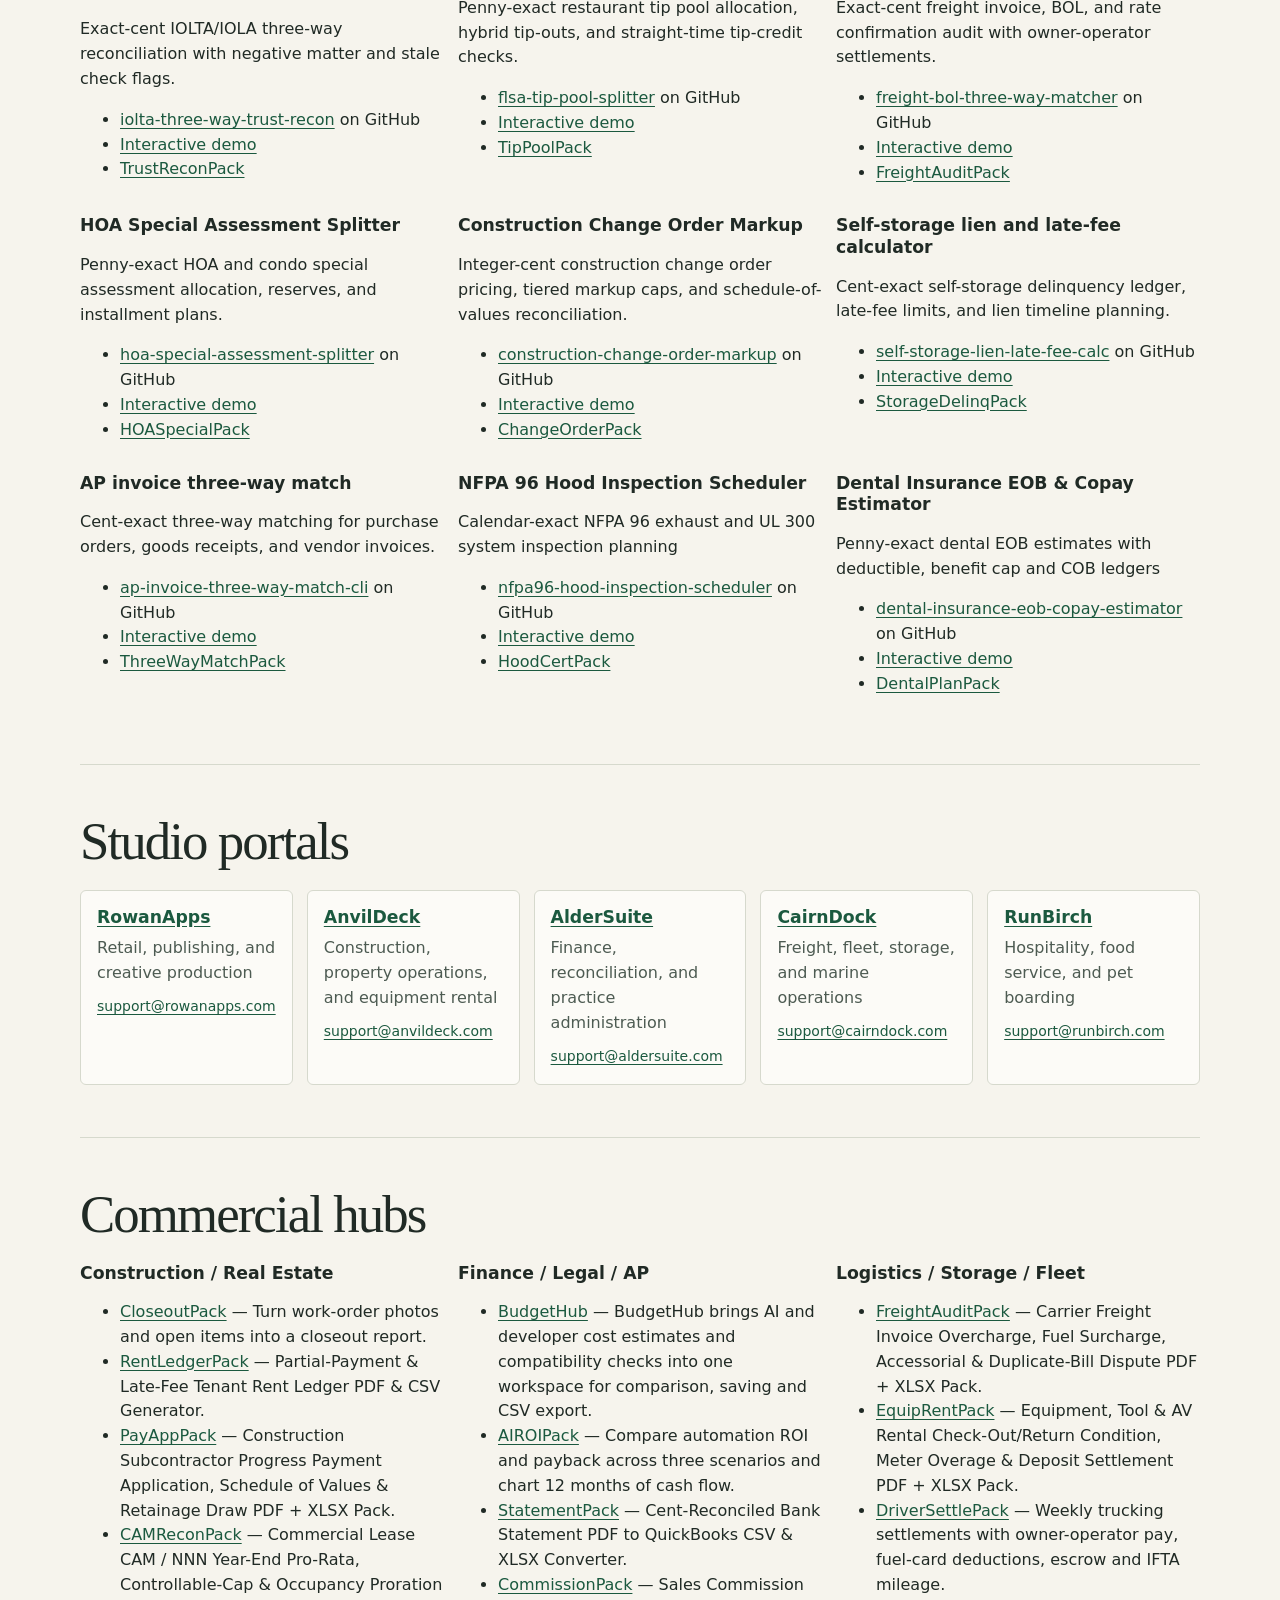
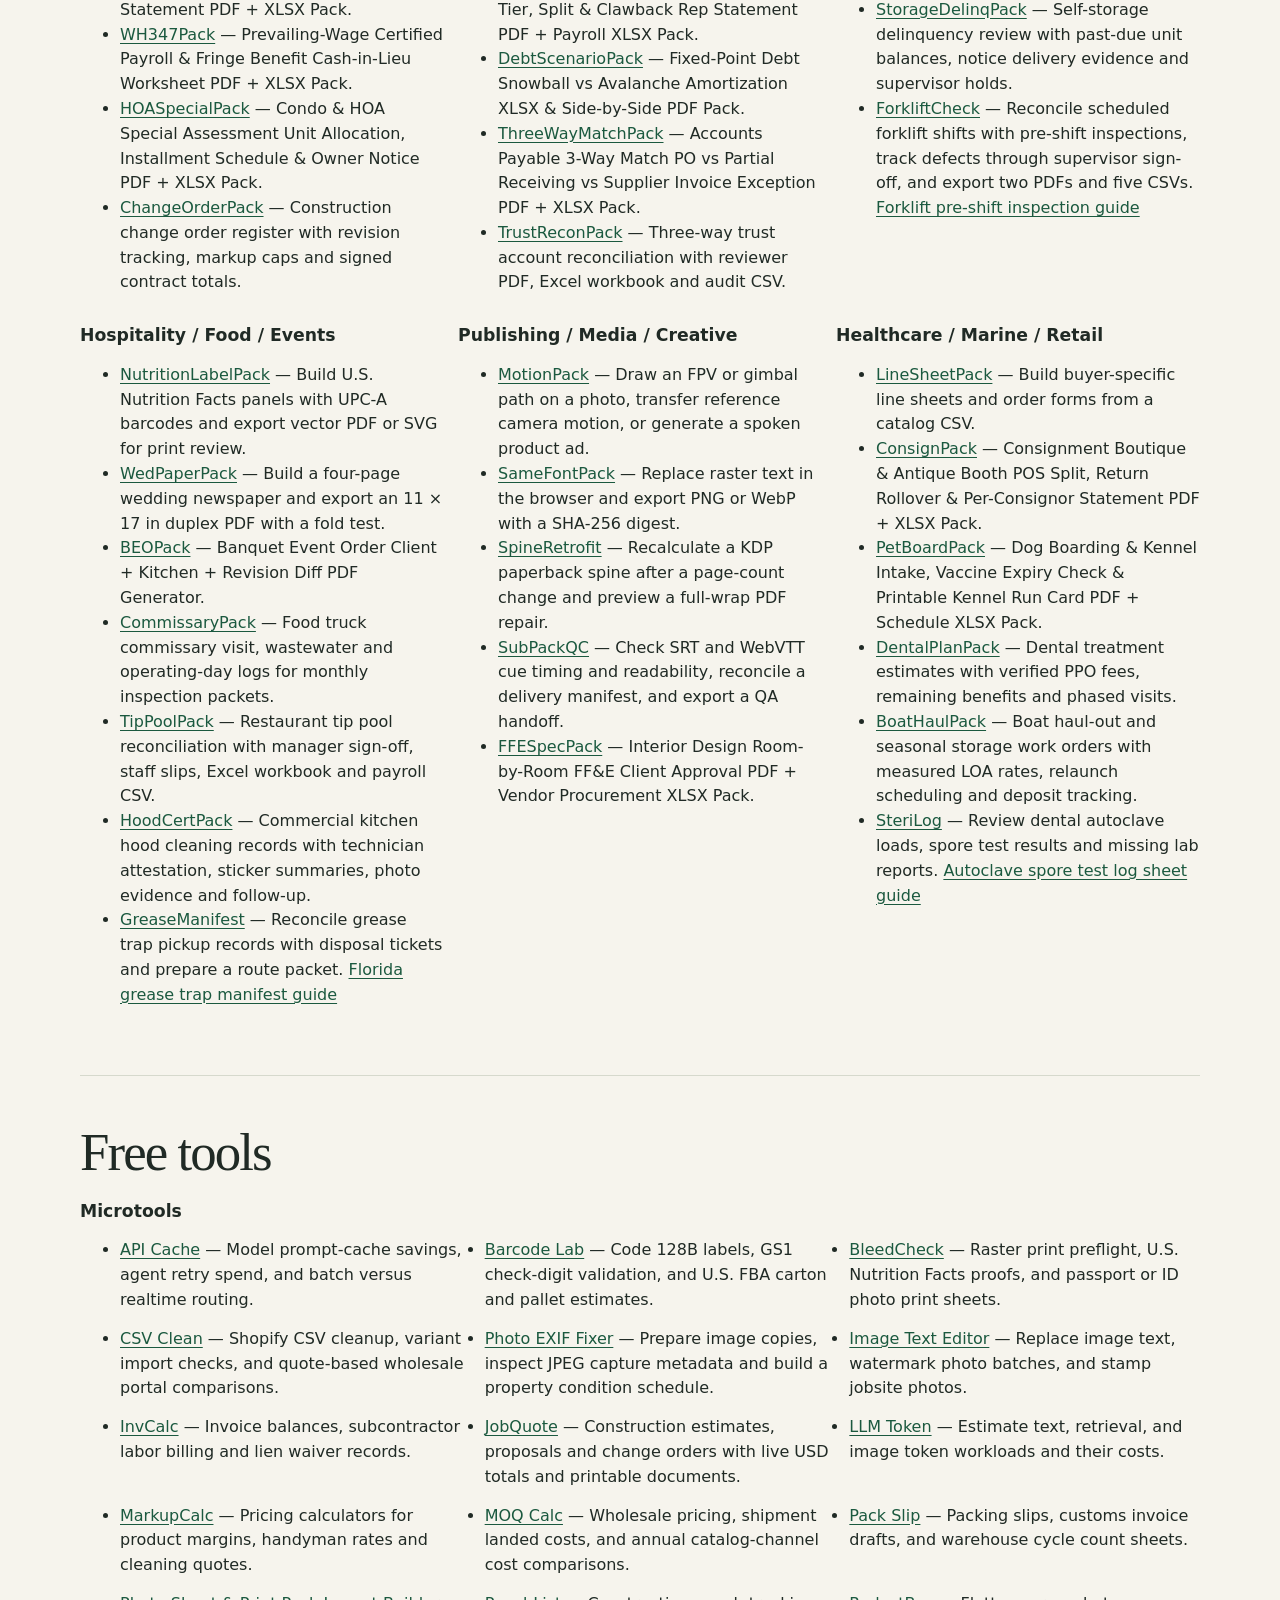
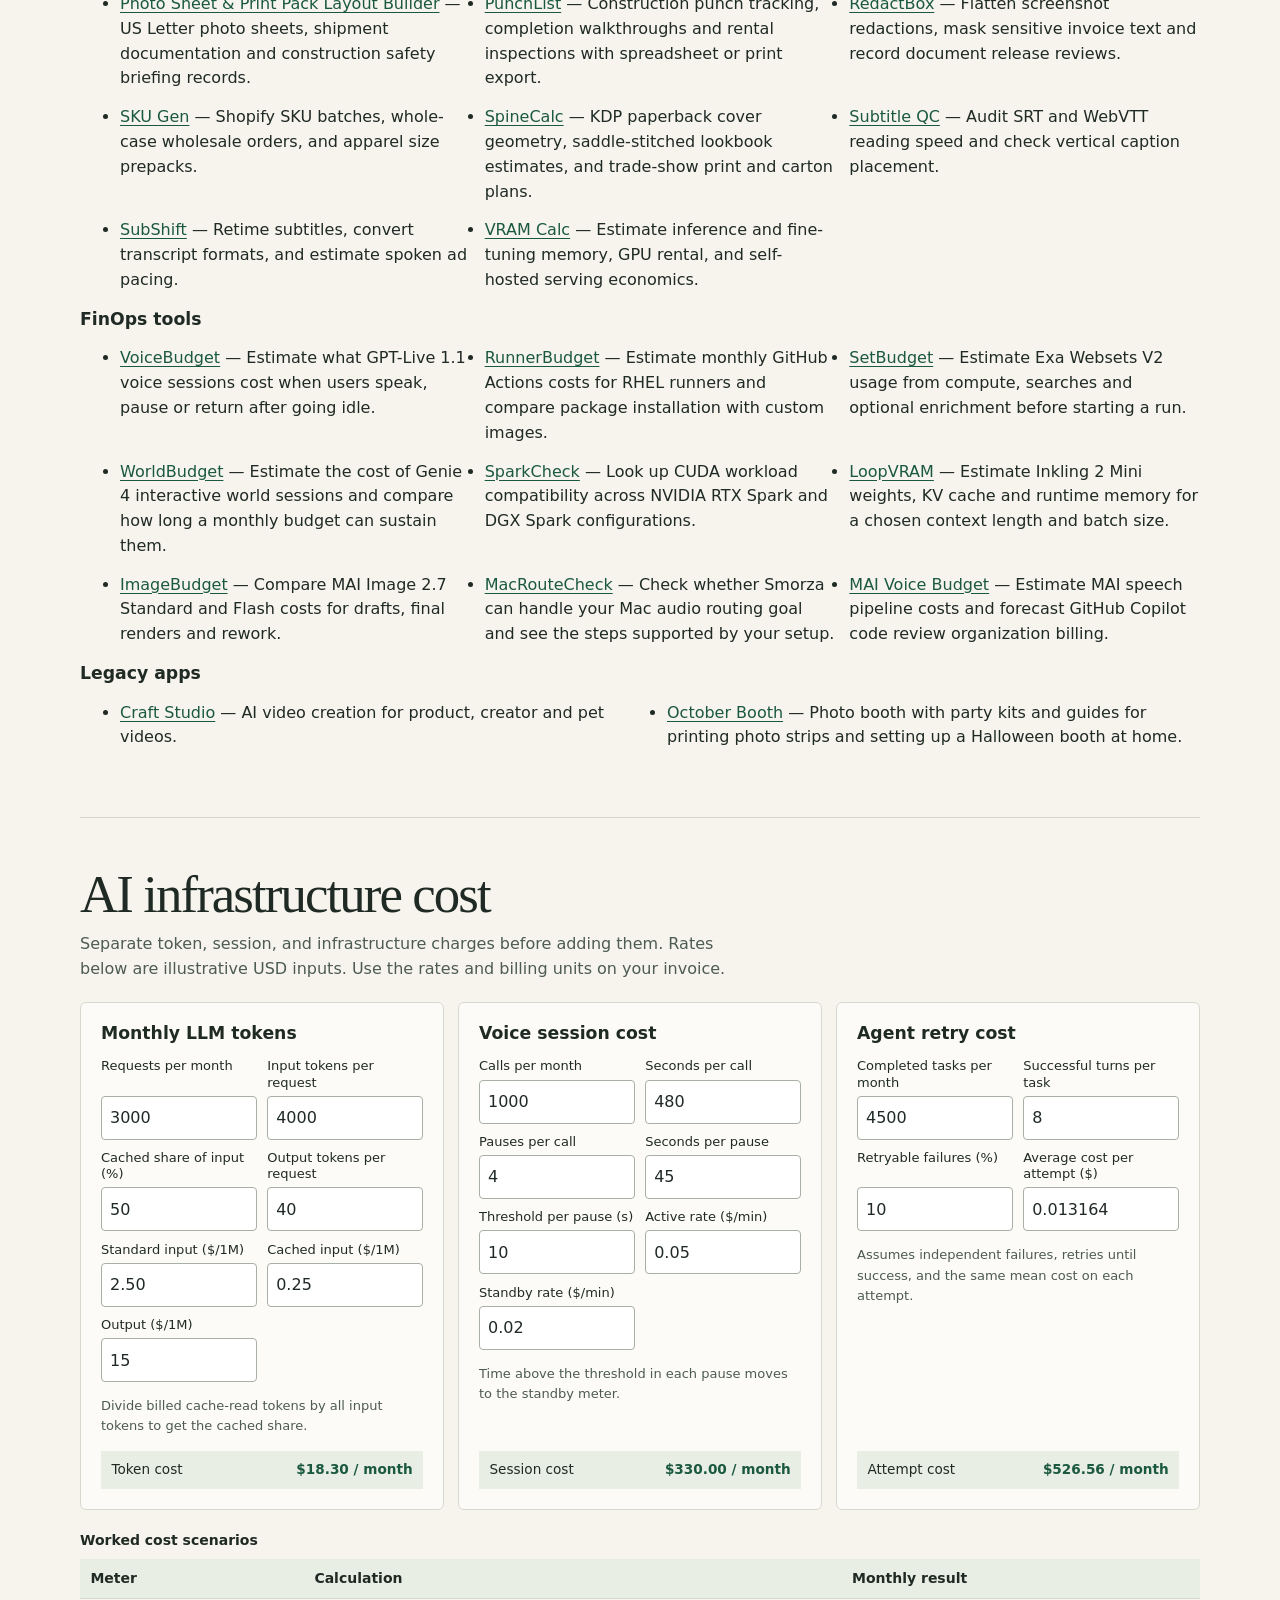
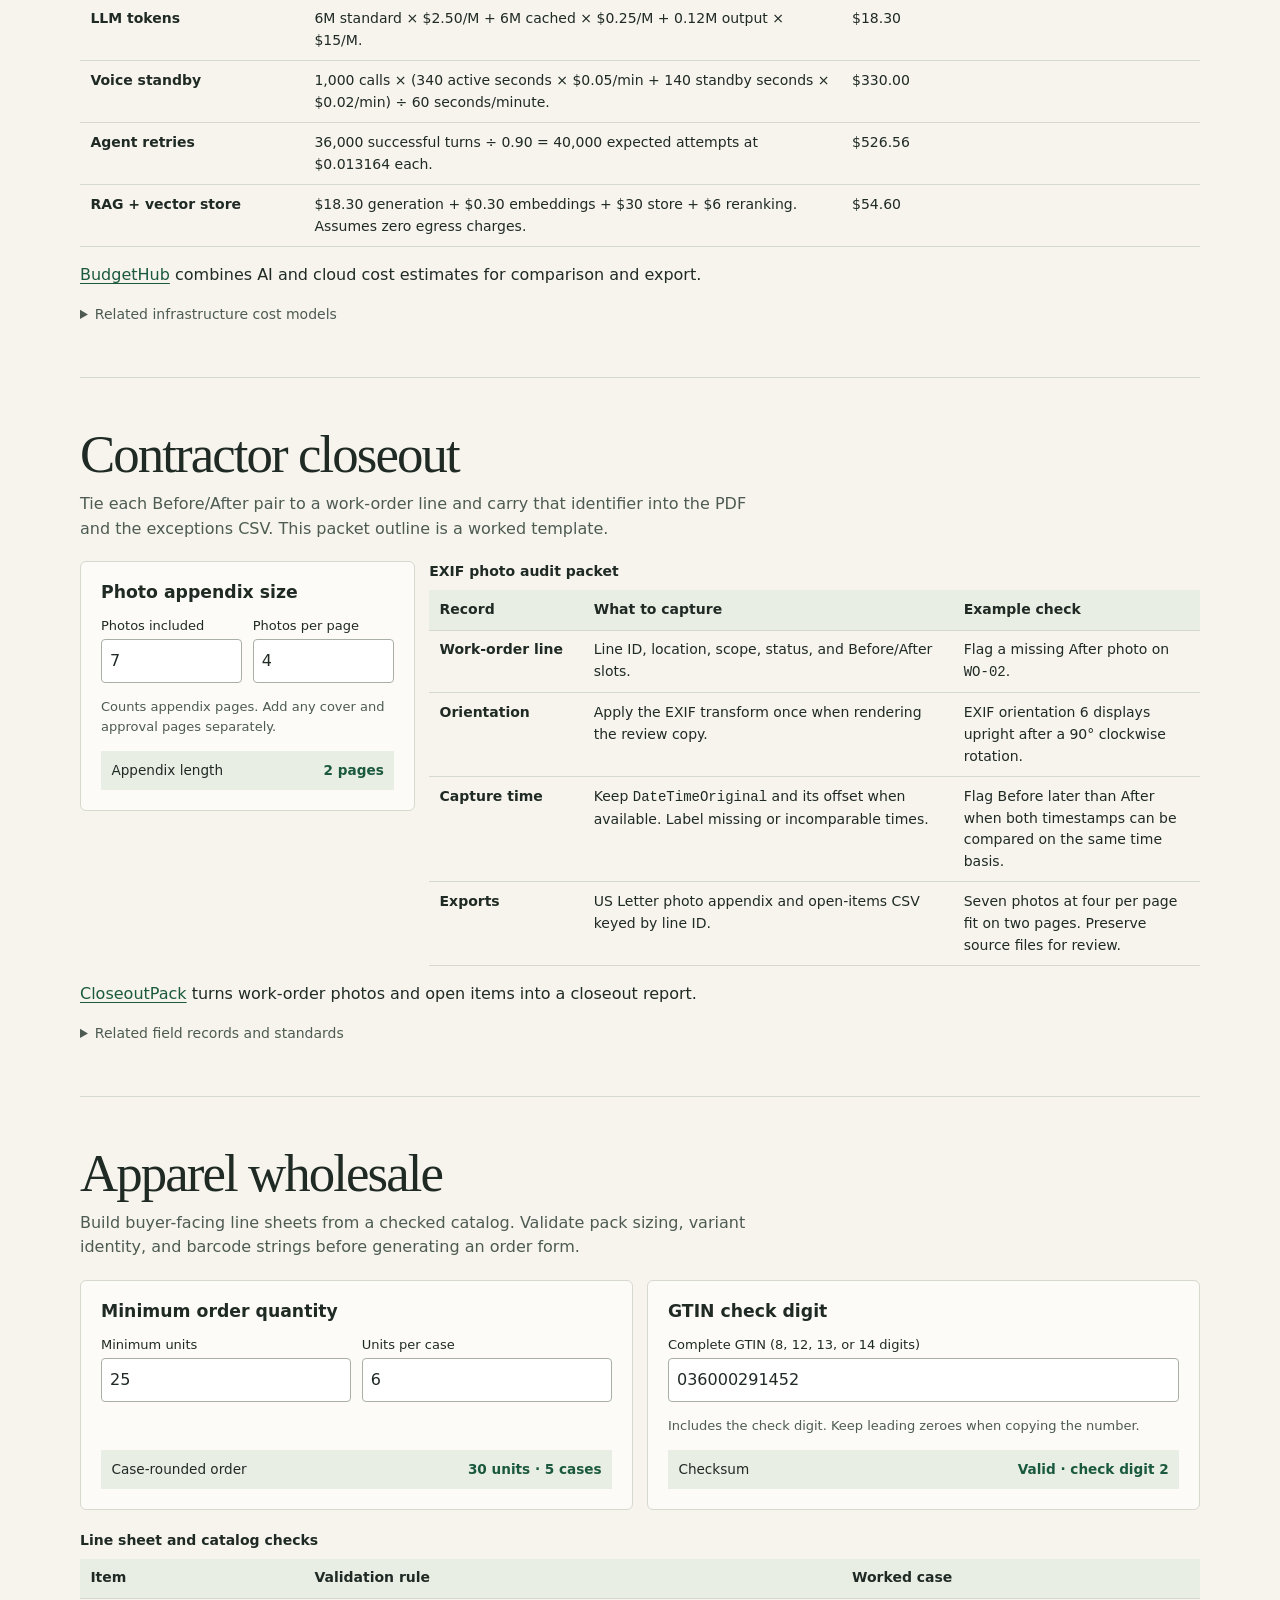
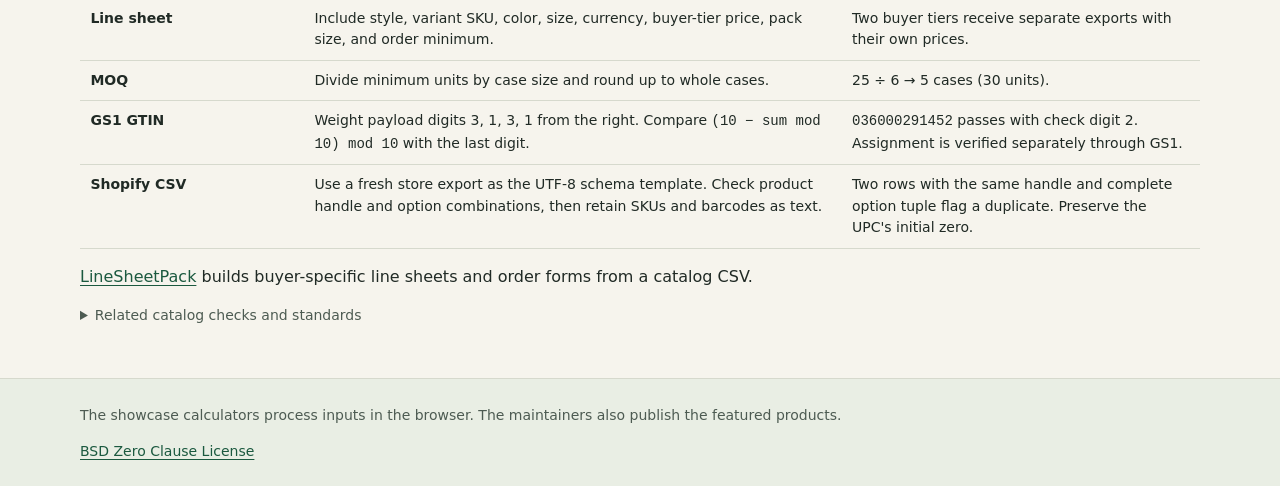
==== commit 71b7186e: "Add ForkliftCheck (CairnDock) hub and standardize llms.txt guide bullets" ====
--- a/index.html
+++ b/index.html
@@ -5,7 +5,7 @@
   <meta http-equiv="Content-Security-Policy" content="default-src 'none'; script-src 'self'; style-src 'self'; base-uri 'none'; form-action 'none'">
   <meta name="viewport" content="width=device-width, initial-scale=1">
   <title>B2B Operations &amp; FinOps Benchmarks</title>
-  <meta name="description" content="Browse 17 MIT-licensed, zero-dependency JavaScript modules with interactive demos, 5 studio portals, 36 commercial B2B hubs, and 31 free tools.">
+  <meta name="description" content="Browse 17 MIT-licensed, zero-dependency JavaScript modules with interactive demos, 5 studio portals, 37 commercial B2B hubs, and 31 free tools.">
   <link rel="canonical" href="https://shihaowei49-cloud.github.io/b2b-ops-finops-benchmarks/">
   <link rel="sitemap" type="application/xml" href="./sitemap.xml">
   <link rel="describedby" href="./llms.txt">
@@ -29,7 +29,7 @@
     <div class="intro">
       <div>
         <h1>B2B Operations <span>&amp; FinOps Benchmarks</span></h1>
-        <p>Browse 17 MIT-licensed, zero-dependency JavaScript modules with interactive demos, 5 studio portals, 36 commercial B2B hubs, and 31 free tools.</p>
+        <p>Browse 17 MIT-licensed, zero-dependency JavaScript modules with interactive demos, 5 studio portals, 37 commercial B2B hubs, and 31 free tools.</p>
         <p>Reproduce an AI cost estimate, size a contractor photo packet, or check a wholesale order with the worked examples below.</p>
         <p class="notice"><a href="./print-preflight.html"><strong>Print preflight reference and fixtures</strong></a> for KDP spine widths, Tabloid duplex folds, 300-DPI crops, and FDA nutrition rounding.</p>
       </div>
@@ -283,6 +283,7 @@
             <li><a href="https://equiprent.anvildeck.com/">EquipRentPack</a> — Equipment, Tool &amp; AV Rental Check-Out/Return Condition, Meter Overage &amp; Deposit Settlement PDF + XLSX Pack.</li>
             <li><a href="https://driversettle.cairndock.com/">DriverSettlePack</a> — Weekly trucking settlements with owner-operator pay, fuel-card deductions, escrow and IFTA mileage.</li>
             <li><a href="https://storagedelinq.cairndock.com/">StorageDelinqPack</a> — Self-storage delinquency review with past-due unit balances, notice delivery evidence and supervisor holds.</li>
+            <li><a href="https://forkliftcheck.cairndock.com/">ForkliftCheck</a> — Reconcile scheduled forklift shifts with pre-shift inspections, track defects through supervisor sign-off, and export two PDFs and five CSVs. <a href="https://forkliftcheck.cairndock.com/guides/forklift-pre-shift-inspection-checklist-guide">Forklift pre-shift inspection guide</a></li>
           </ul>
         </div>
         <div>
@@ -531,12 +532,12 @@
       "@type": "CollectionPage",
       "url": "https://shihaowei49-cloud.github.io/b2b-ops-finops-benchmarks/",
       "name": "B2B Operations \u0026 FinOps Benchmarks",
-      "description": "Browse 17 MIT-licensed, zero-dependency JavaScript modules with interactive demos, 5 studio portals, 36 commercial B2B hubs, and 31 free tools.",
+      "description": "Browse 17 MIT-licensed, zero-dependency JavaScript modules with interactive demos, 5 studio portals, 37 commercial B2B hubs, and 31 free tools.",
       "inLanguage": "en",
       "mainEntity": {
         "@type": "ItemList",
         "name": "Open-source libraries, studio portals, commercial hubs, and free tools",
-        "numberOfItems": 89,
+        "numberOfItems": 90,
         "itemListElement": [
           {
             "@type": "ListItem",
@@ -1124,6 +1125,16 @@
             "position": 41,
             "item": {
               "@type": "WebSite",
+              "name": "ForkliftCheck",
+              "url": "https://forkliftcheck.cairndock.com/",
+              "description": "Reconcile scheduled forklift shifts with pre-shift inspections, track defects through supervisor sign-off, and export two PDFs and five CSVs."
+            }
+          },
+          {
+            "@type": "ListItem",
+            "position": 42,
+            "item": {
+              "@type": "WebSite",
               "name": "NutritionLabelPack",
               "url": "https://nutrition.rowanapps.com/",
               "description": "Build U.S. Nutrition Facts panels with UPC-A barcodes and export vector PDF or SVG for print review."
@@ -1131,7 +1142,7 @@
           },
           {
             "@type": "ListItem",
-            "position": 42,
+            "position": 43,
             "item": {
               "@type": "WebSite",
               "name": "WedPaperPack",
@@ -1141,7 +1152,7 @@
           },
           {
             "@type": "ListItem",
-            "position": 43,
+            "position": 44,
             "item": {
               "@type": "WebSite",
               "name": "BEOPack",
@@ -1151,7 +1162,7 @@
           },
           {
             "@type": "ListItem",
-            "position": 44,
+            "position": 45,
             "item": {
               "@type": "WebSite",
               "name": "CommissaryPack",
@@ -1161,7 +1172,7 @@
           },
           {
             "@type": "ListItem",
-            "position": 45,
+            "position": 46,
             "item": {
               "@type": "WebSite",
               "name": "TipPoolPack",
@@ -1171,7 +1182,7 @@
           },
           {
             "@type": "ListItem",
-            "position": 46,
+            "position": 47,
             "item": {
               "@type": "WebSite",
               "name": "HoodCertPack",
@@ -1181,7 +1192,7 @@
           },
           {
             "@type": "ListItem",
-            "position": 47,
+            "position": 48,
             "item": {
               "@type": "WebSite",
               "name": "GreaseManifest",
@@ -1191,7 +1202,7 @@
           },
           {
             "@type": "ListItem",
-            "position": 48,
+            "position": 49,
             "item": {
               "@type": "WebSite",
               "name": "MotionPack",
@@ -1201,7 +1212,7 @@
           },
           {
             "@type": "ListItem",
-            "position": 49,
+            "position": 50,
             "item": {
               "@type": "WebSite",
               "name": "SameFontPack",
@@ -1211,7 +1222,7 @@
           },
           {
             "@type": "ListItem",
-            "position": 50,
+            "position": 51,
             "item": {
               "@type": "WebSite",
               "name": "SpineRetrofit",
@@ -1221,7 +1232,7 @@
           },
           {
             "@type": "ListItem",
-            "position": 51,
+            "position": 52,
             "item": {
               "@type": "WebSite",
               "name": "SubPackQC",
@@ -1231,7 +1242,7 @@
           },
           {
             "@type": "ListItem",
-            "position": 52,
+            "position": 53,
             "item": {
               "@type": "WebSite",
               "name": "FFESpecPack",
@@ -1241,7 +1252,7 @@
           },
           {
             "@type": "ListItem",
-            "position": 53,
+            "position": 54,
             "item": {
               "@type": "WebSite",
               "name": "LineSheetPack",
@@ -1251,7 +1262,7 @@
           },
           {
             "@type": "ListItem",
-            "position": 54,
+            "position": 55,
             "item": {
               "@type": "WebSite",
               "name": "ConsignPack",
@@ -1261,7 +1272,7 @@
           },
           {
             "@type": "ListItem",
-            "position": 55,
+            "position": 56,
             "item": {
               "@type": "WebSite",
               "name": "PetBoardPack",
@@ -1271,7 +1282,7 @@
           },
           {
             "@type": "ListItem",
-            "position": 56,
+            "position": 57,
             "item": {
               "@type": "WebSite",
               "name": "DentalPlanPack",
@@ -1281,7 +1292,7 @@
           },
           {
             "@type": "ListItem",
-            "position": 57,
+            "position": 58,
             "item": {
               "@type": "WebSite",
               "name": "BoatHaulPack",
@@ -1291,7 +1302,7 @@
           },
           {
             "@type": "ListItem",
-            "position": 58,
+            "position": 59,
             "item": {
               "@type": "WebSite",
               "name": "SteriLog",
@@ -1301,7 +1312,7 @@
           },
           {
             "@type": "ListItem",
-            "position": 59,
+            "position": 60,
             "item": {
               "@type": "WebSite",
               "name": "API Cache",
@@ -1311,7 +1322,7 @@
           },
           {
             "@type": "ListItem",
-            "position": 60,
+            "position": 61,
             "item": {
               "@type": "WebSite",
               "name": "Barcode Lab",
@@ -1321,7 +1332,7 @@
           },
           {
             "@type": "ListItem",
-            "position": 61,
+            "position": 62,
             "item": {
               "@type": "WebSite",
               "name": "BleedCheck",
@@ -1331,7 +1342,7 @@
           },
           {
             "@type": "ListItem",
-            "position": 62,
+            "position": 63,
             "item": {
               "@type": "WebSite",
               "name": "CSV Clean",
@@ -1341,7 +1352,7 @@
           },
           {
             "@type": "ListItem",
-            "position": 63,
+            "position": 64,
             "item": {
               "@type": "WebSite",
               "name": "Photo EXIF Fixer",
@@ -1351,7 +1362,7 @@
           },
           {
             "@type": "ListItem",
-            "position": 64,
+            "position": 65,
             "item": {
               "@type": "WebSite",
               "name": "Image Text Editor",
@@ -1361,7 +1372,7 @@
           },
           {
             "@type": "ListItem",
-            "position": 65,
+            "position": 66,
             "item": {
               "@type": "WebSite",
               "name": "InvCalc",
@@ -1371,7 +1382,7 @@
           },
           {
             "@type": "ListItem",
-            "position": 66,
+            "position": 67,
             "item": {
               "@type": "WebSite",
               "name": "JobQuote",
@@ -1381,7 +1392,7 @@
           },
           {
             "@type": "ListItem",
-            "position": 67,
+            "position": 68,
             "item": {
               "@type": "WebSite",
               "name": "LLM Token",
@@ -1391,7 +1402,7 @@
           },
           {
             "@type": "ListItem",
-            "position": 68,
+            "position": 69,
             "item": {
               "@type": "WebSite",
               "name": "MarkupCalc",
@@ -1401,7 +1412,7 @@
           },
           {
             "@type": "ListItem",
-            "position": 69,
+            "position": 70,
             "item": {
               "@type": "WebSite",
               "name": "MOQ Calc",
@@ -1411,7 +1422,7 @@
           },
           {
             "@type": "ListItem",
-            "position": 70,
+            "position": 71,
             "item": {
               "@type": "WebSite",
               "name": "Pack Slip",
@@ -1421,7 +1432,7 @@
           },
           {
             "@type": "ListItem",
-            "position": 71,
+            "position": 72,
             "item": {
               "@type": "WebSite",
               "name": "Photo Sheet \u0026 Print Pack Layout Builder",
@@ -1431,7 +1442,7 @@
           },
           {
             "@type": "ListItem",
-            "position": 72,
+            "position": 73,
             "item": {
               "@type": "WebSite",
               "name": "PunchList",
@@ -1441,7 +1452,7 @@
           },
           {
             "@type": "ListItem",
-            "position": 73,
+            "position": 74,
             "item": {
               "@type": "WebSite",
               "name": "RedactBox",
@@ -1451,7 +1462,7 @@
           },
           {
             "@type": "ListItem",
-            "position": 74,
+            "position": 75,
             "item": {
               "@type": "WebSite",
               "name": "SKU Gen",
@@ -1461,7 +1472,7 @@
           },
           {
             "@type": "ListItem",
-            "position": 75,
+            "position": 76,
             "item": {
               "@type": "WebSite",
               "name": "SpineCalc",
@@ -1471,7 +1482,7 @@
           },
           {
             "@type": "ListItem",
-            "position": 76,
+            "position": 77,
             "item": {
               "@type": "WebSite",
               "name": "Subtitle QC",
@@ -1481,7 +1492,7 @@
           },
           {
             "@type": "ListItem",
-            "position": 77,
+            "position": 78,
             "item": {
               "@type": "WebSite",
               "name": "SubShift",
@@ -1491,7 +1502,7 @@
           },
           {
             "@type": "ListItem",
-            "position": 78,
+            "position": 79,
             "item": {
               "@type": "WebSite",
               "name": "VRAM Calc",
@@ -1501,7 +1512,7 @@
           },
           {
             "@type": "ListItem",
-            "position": 79,
+            "position": 80,
             "item": {
               "@type": "WebSite",
               "name": "VoiceBudget",
@@ -1511,7 +1522,7 @@
           },
           {
             "@type": "ListItem",
-            "position": 80,
+            "position": 81,
             "item": {
               "@type": "WebSite",
               "name": "RunnerBudget",
@@ -1521,7 +1532,7 @@
           },
           {
             "@type": "ListItem",
-            "position": 81,
+            "position": 82,
             "item": {
               "@type": "WebSite",
               "name": "SetBudget",
@@ -1531,7 +1542,7 @@
           },
           {
             "@type": "ListItem",
-            "position": 82,
+            "position": 83,
             "item": {
               "@type": "WebSite",
               "name": "WorldBudget",
@@ -1541,7 +1552,7 @@
           },
           {
             "@type": "ListItem",
-            "position": 83,
+            "position": 84,
             "item": {
               "@type": "WebSite",
               "name": "SparkCheck",
@@ -1551,7 +1562,7 @@
           },
           {
             "@type": "ListItem",
-            "position": 84,
+            "position": 85,
             "item": {
               "@type": "WebSite",
               "name": "LoopVRAM",
@@ -1561,7 +1572,7 @@
           },
           {
             "@type": "ListItem",
-            "position": 85,
+            "position": 86,
             "item": {
               "@type": "WebSite",
               "name": "ImageBudget",
@@ -1571,7 +1582,7 @@
           },
           {
             "@type": "ListItem",
-            "position": 86,
+            "position": 87,
             "item": {
               "@type": "WebSite",
               "name": "MacRouteCheck",
@@ -1581,7 +1592,7 @@
           },
           {
             "@type": "ListItem",
-            "position": 87,
+            "position": 88,
             "item": {
               "@type": "WebSite",
               "name": "MAI Voice Budget",
@@ -1591,7 +1602,7 @@
           },
           {
             "@type": "ListItem",
-            "position": 88,
+            "position": 89,
             "item": {
               "@type": "WebSite",
               "name": "Craft Studio",
@@ -1601,7 +1612,7 @@
           },
           {
             "@type": "ListItem",
-            "position": 89,
+            "position": 90,
             "item": {
               "@type": "WebSite",
               "name": "October Booth",
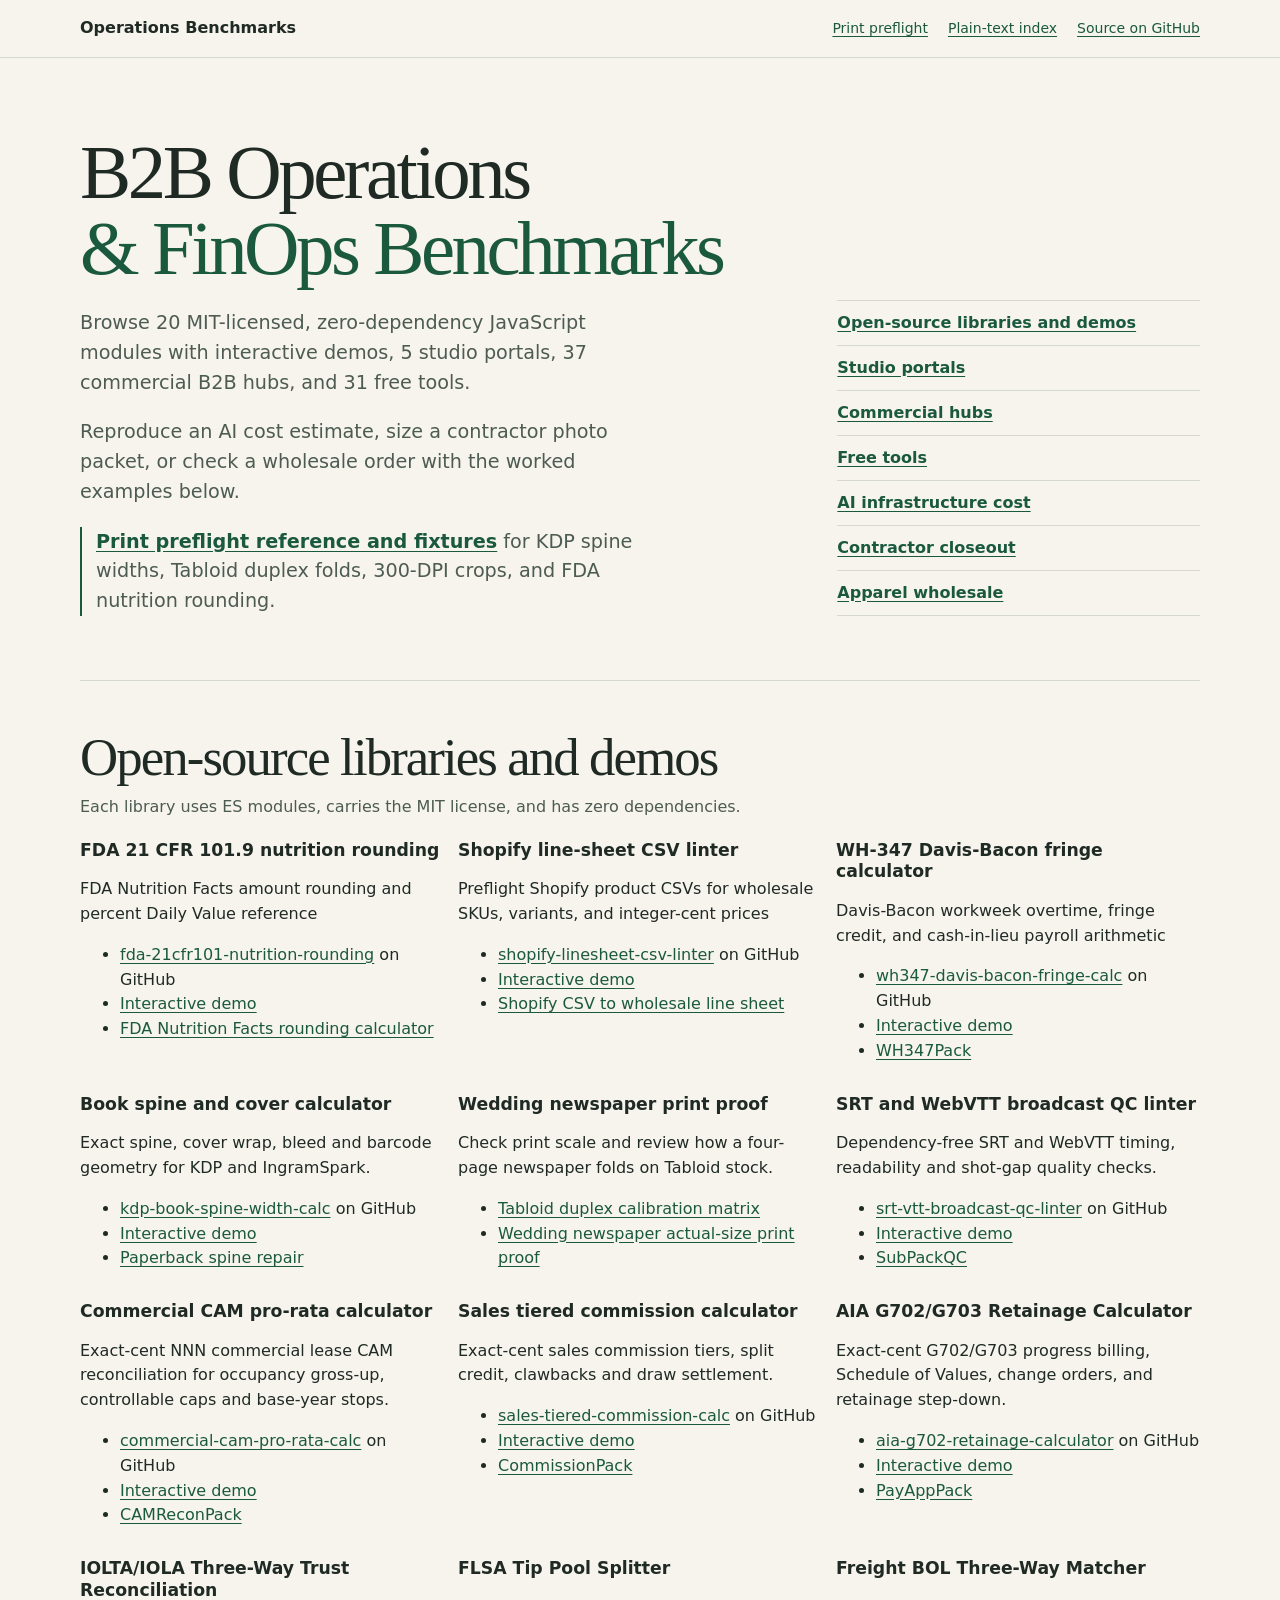
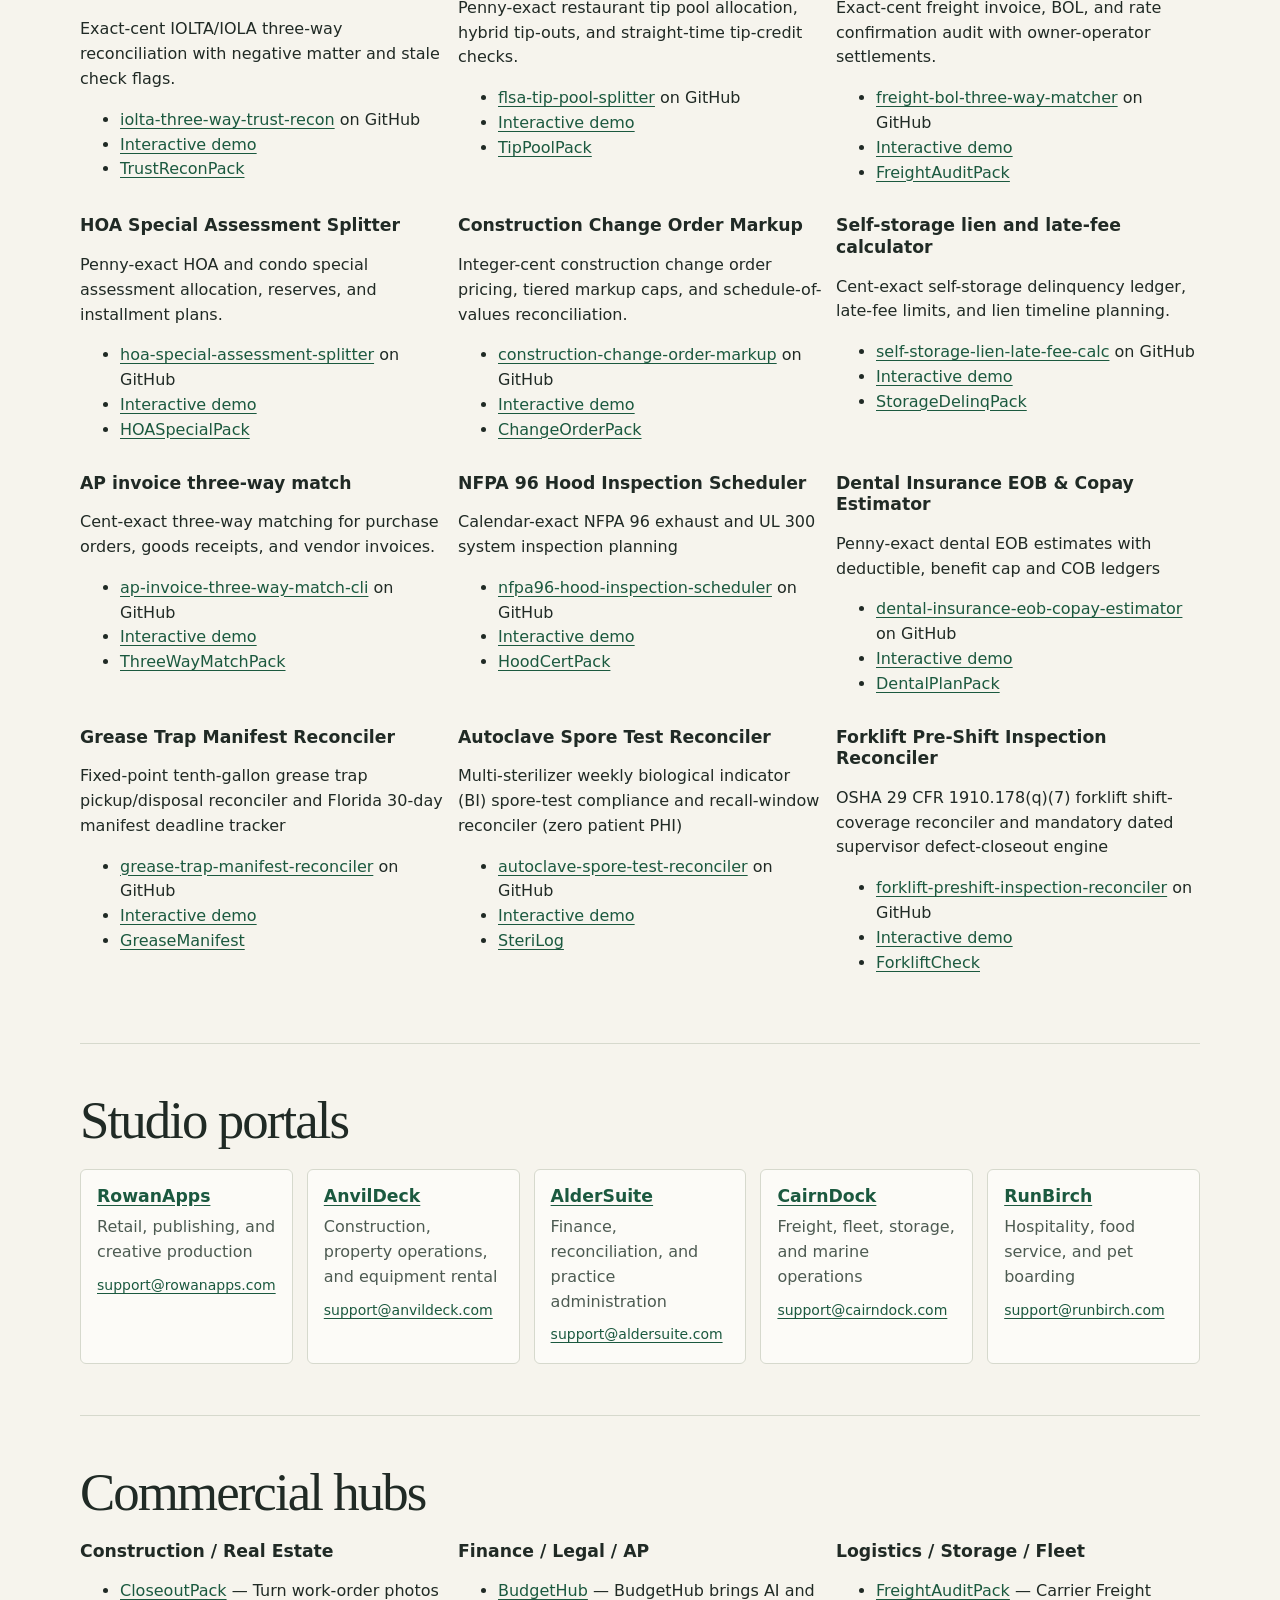
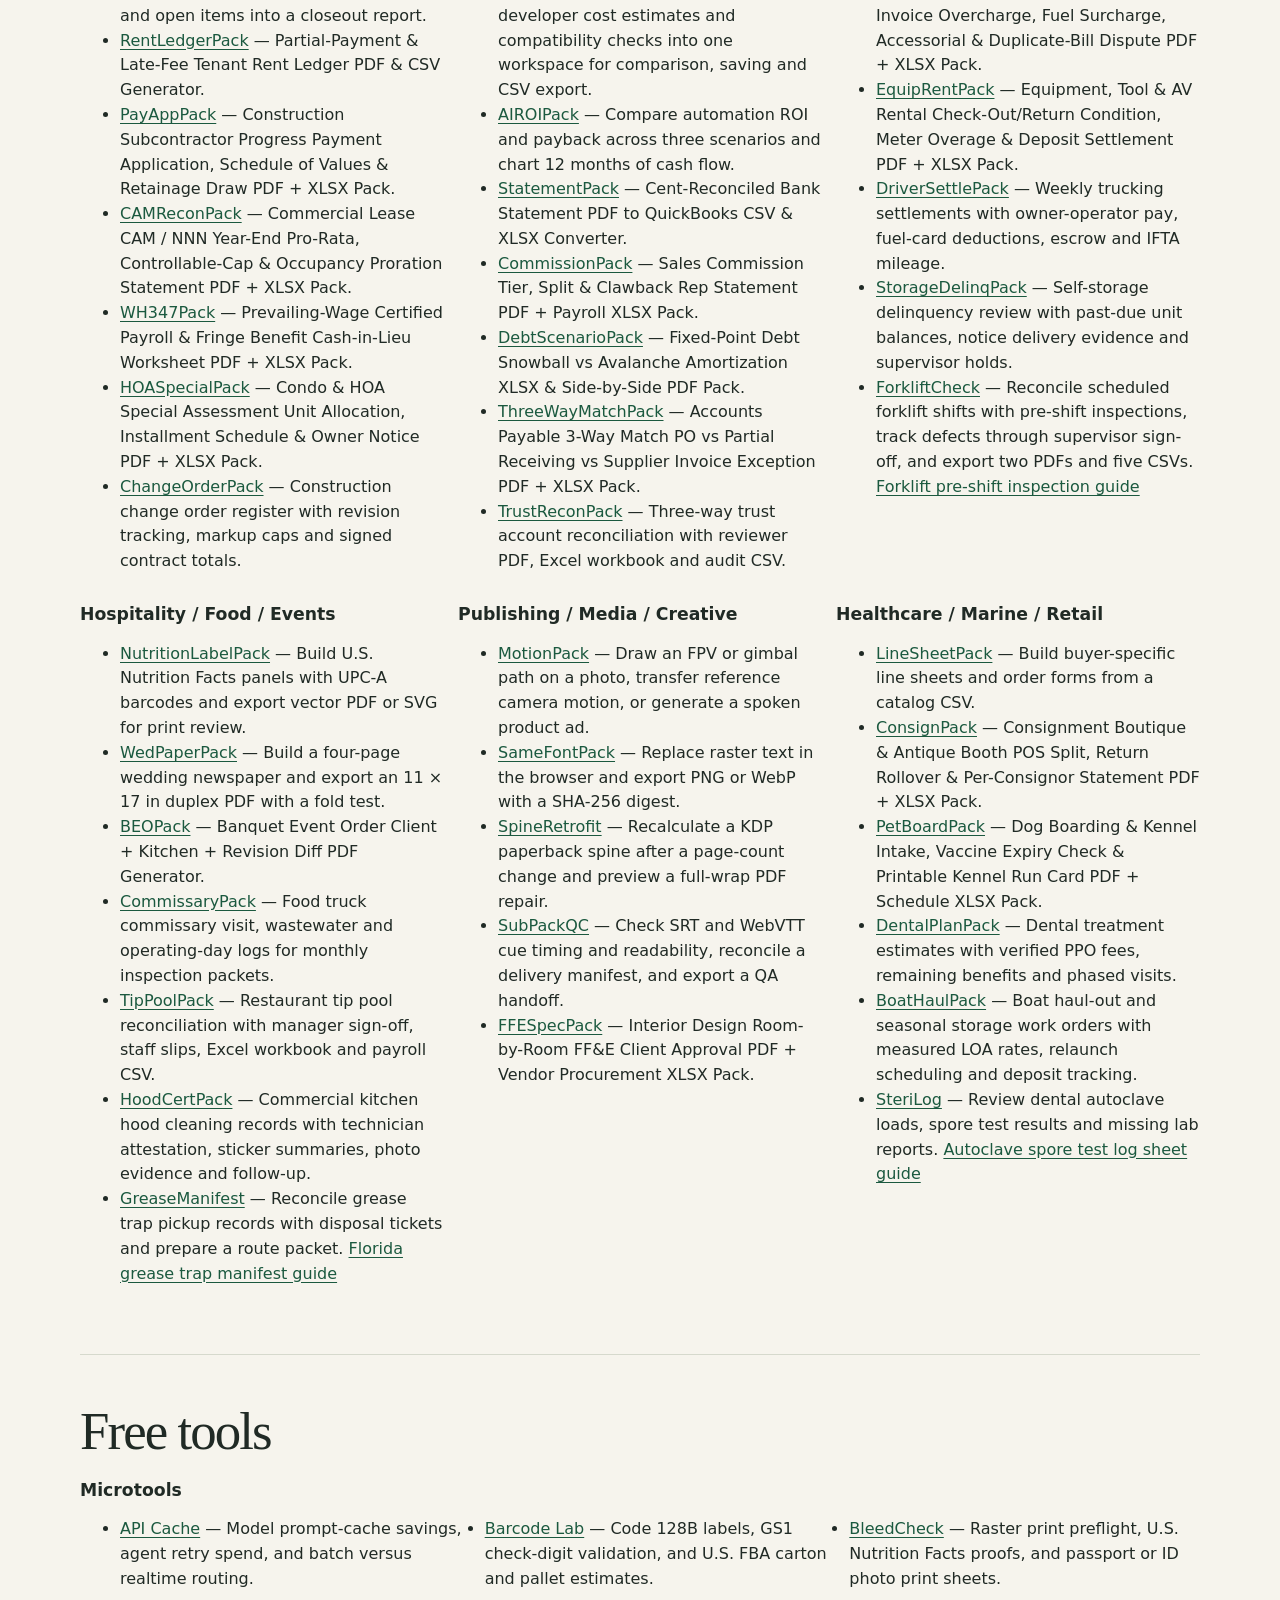
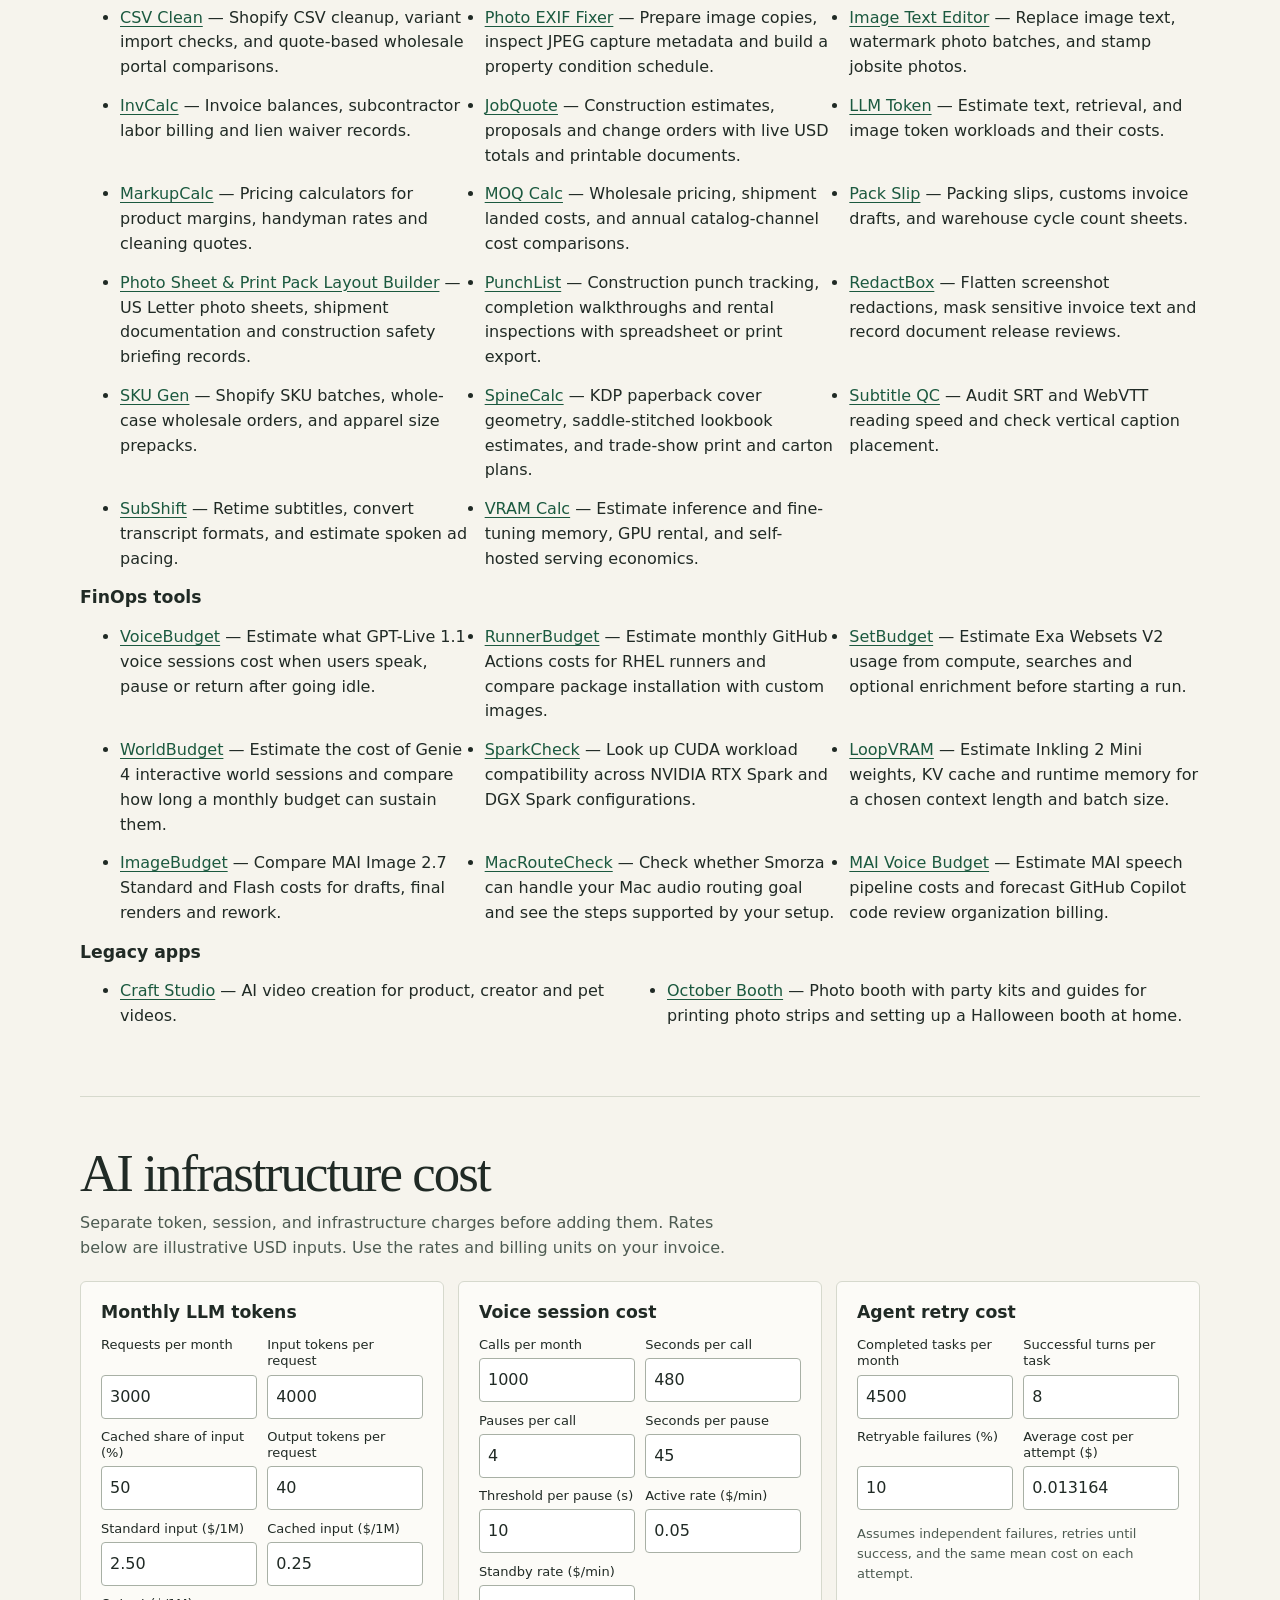
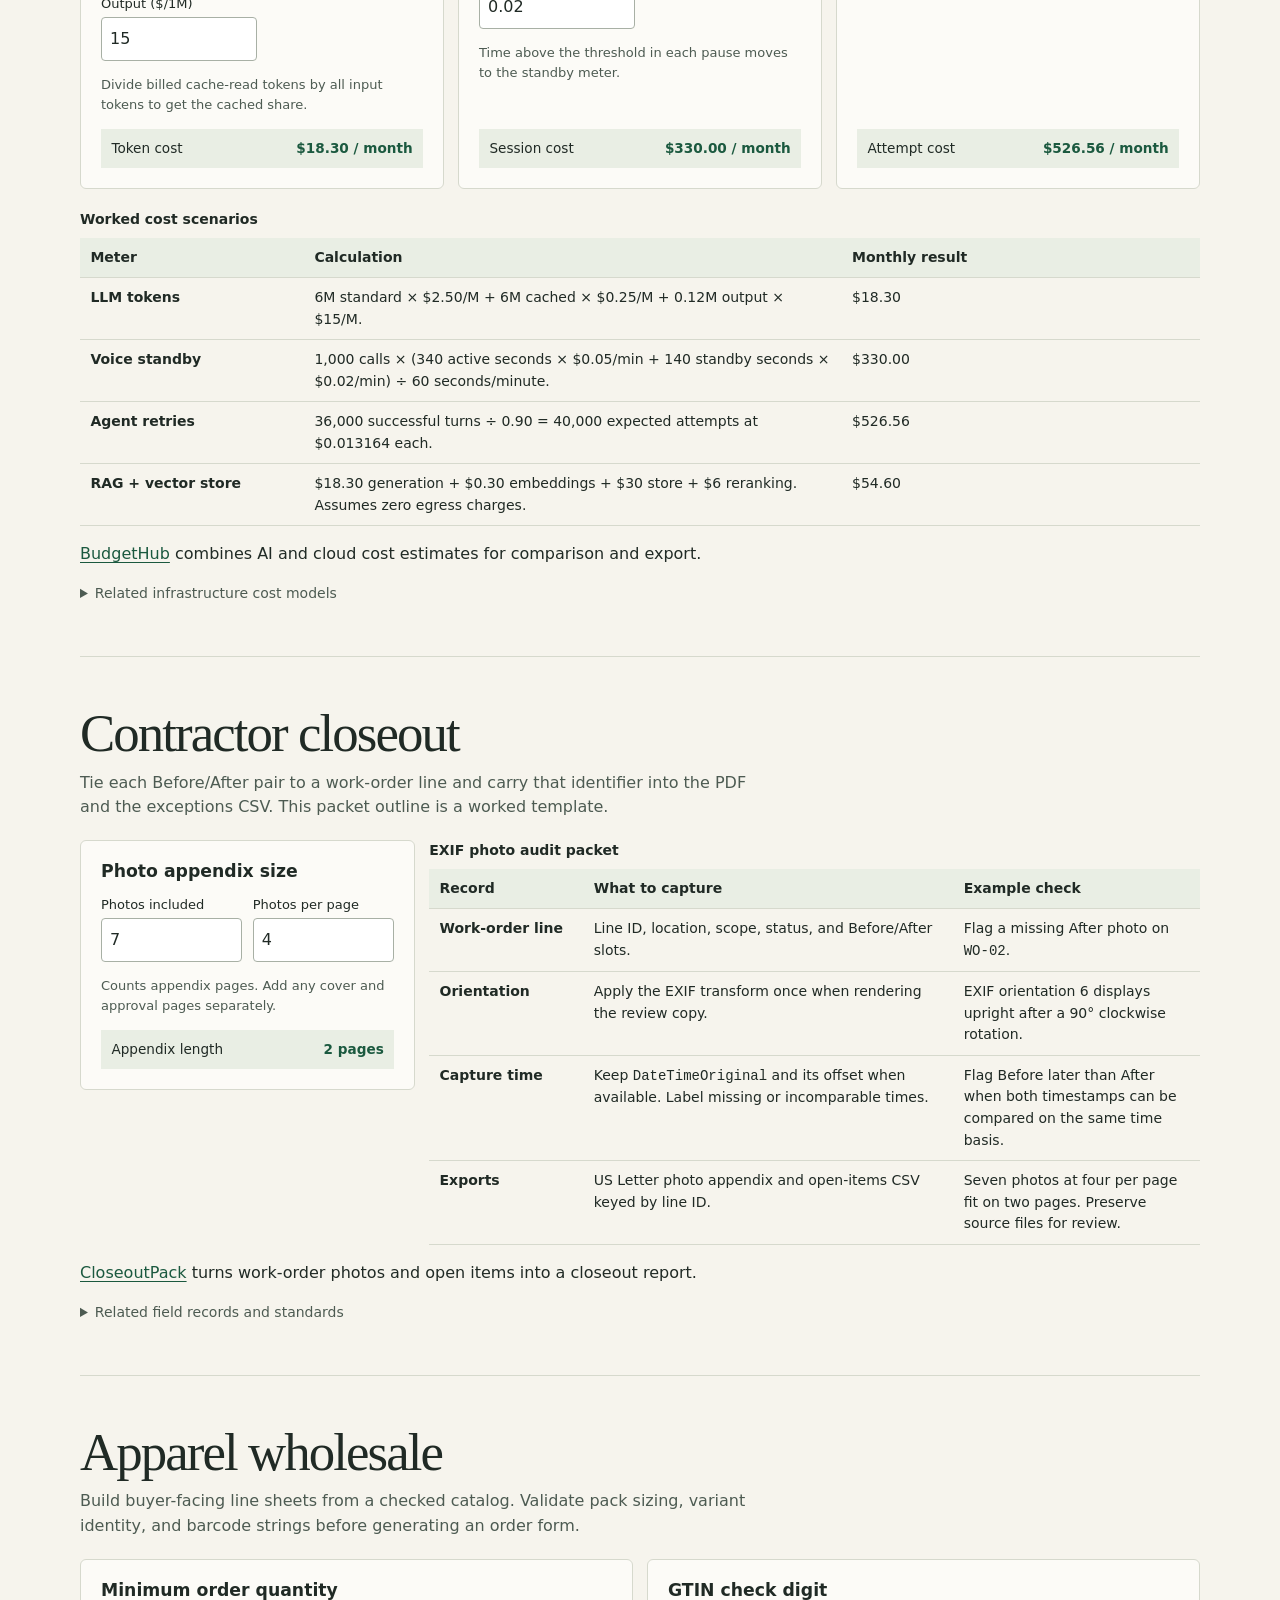
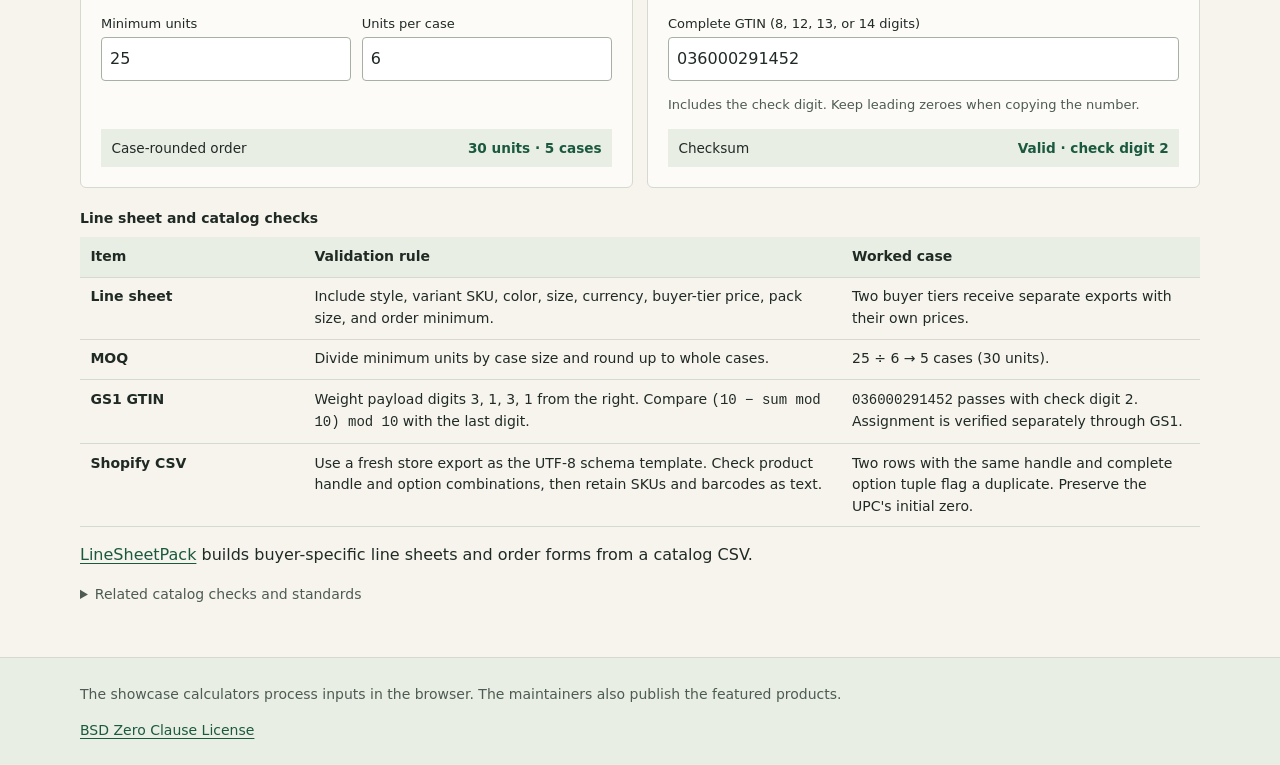
==== commit acd380c1: "Add Wave 9 MIT OSS repos & interactive demos (20 OSS modules / 37 commercial hubs)" ====
--- a/index.html
+++ b/index.html
@@ -5,7 +5,7 @@
   <meta http-equiv="Content-Security-Policy" content="default-src 'none'; script-src 'self'; style-src 'self'; base-uri 'none'; form-action 'none'">
   <meta name="viewport" content="width=device-width, initial-scale=1">
   <title>B2B Operations &amp; FinOps Benchmarks</title>
-  <meta name="description" content="Browse 17 MIT-licensed, zero-dependency JavaScript modules with interactive demos, 5 studio portals, 37 commercial B2B hubs, and 31 free tools.">
+  <meta name="description" content="Browse 20 MIT-licensed, zero-dependency JavaScript modules with interactive demos, 5 studio portals, 37 commercial B2B hubs, and 31 free tools.">
   <link rel="canonical" href="https://shihaowei49-cloud.github.io/b2b-ops-finops-benchmarks/">
   <link rel="sitemap" type="application/xml" href="./sitemap.xml">
   <link rel="describedby" href="./llms.txt">
@@ -29,7 +29,7 @@
     <div class="intro">
       <div>
         <h1>B2B Operations <span>&amp; FinOps Benchmarks</span></h1>
-        <p>Browse 17 MIT-licensed, zero-dependency JavaScript modules with interactive demos, 5 studio portals, 37 commercial B2B hubs, and 31 free tools.</p>
+        <p>Browse 20 MIT-licensed, zero-dependency JavaScript modules with interactive demos, 5 studio portals, 37 commercial B2B hubs, and 31 free tools.</p>
         <p>Reproduce an AI cost estimate, size a contractor photo packet, or check a wholesale order with the worked examples below.</p>
         <p class="notice"><a href="./print-preflight.html"><strong>Print preflight reference and fixtures</strong></a> for KDP spine widths, Tabloid duplex folds, 300-DPI crops, and FDA nutrition rounding.</p>
       </div>
@@ -209,6 +209,33 @@
             <li><a href="https://github.com/shihaowei49-cloud/dental-insurance-eob-copay-estimator">dental-insurance-eob-copay-estimator</a> on GitHub</li>
             <li><a href="https://shihaowei49-cloud.github.io/dental-insurance-eob-copay-estimator/">Interactive demo</a></li>
             <li><a href="https://dentalplan.aldersuite.com/?utm_source=github_pages&amp;utm_medium=master_index&amp;utm_campaign=quality_wave_9">DentalPlanPack</a></li>
+          </ul>
+        </article>
+        <article>
+          <h3>Grease Trap Manifest Reconciler</h3>
+          <p>Fixed-point tenth-gallon grease trap pickup/disposal reconciler and Florida 30-day manifest deadline tracker</p>
+          <ul>
+            <li><a href="https://github.com/shihaowei49-cloud/grease-trap-manifest-reconciler">grease-trap-manifest-reconciler</a> on GitHub</li>
+            <li><a href="https://shihaowei49-cloud.github.io/grease-trap-manifest-reconciler/">Interactive demo</a></li>
+            <li><a href="https://greasemanifest.runbirch.com/?utm_source=github_pages&amp;utm_medium=master_index&amp;utm_campaign=quality_wave_9">GreaseManifest</a></li>
+          </ul>
+        </article>
+        <article>
+          <h3>Autoclave Spore Test Reconciler</h3>
+          <p>Multi-sterilizer weekly biological indicator (BI) spore-test compliance and recall-window reconciler (zero patient PHI)</p>
+          <ul>
+            <li><a href="https://github.com/shihaowei49-cloud/autoclave-spore-test-reconciler">autoclave-spore-test-reconciler</a> on GitHub</li>
+            <li><a href="https://shihaowei49-cloud.github.io/autoclave-spore-test-reconciler/">Interactive demo</a></li>
+            <li><a href="https://sterilog.aldersuite.com/?utm_source=github_pages&amp;utm_medium=master_index&amp;utm_campaign=quality_wave_9">SteriLog</a></li>
+          </ul>
+        </article>
+        <article>
+          <h3>Forklift Pre-Shift Inspection Reconciler</h3>
+          <p>OSHA 29 CFR 1910.178(q)(7) forklift shift-coverage reconciler and mandatory dated supervisor defect-closeout engine</p>
+          <ul>
+            <li><a href="https://github.com/shihaowei49-cloud/forklift-preshift-inspection-reconciler">forklift-preshift-inspection-reconciler</a> on GitHub</li>
+            <li><a href="https://shihaowei49-cloud.github.io/forklift-preshift-inspection-reconciler/">Interactive demo</a></li>
+            <li><a href="https://forkliftcheck.cairndock.com/?utm_source=github_pages&amp;utm_medium=master_index&amp;utm_campaign=quality_wave_9">ForkliftCheck</a></li>
           </ul>
         </article>
       </div>
@@ -532,12 +559,12 @@
       "@type": "CollectionPage",
       "url": "https://shihaowei49-cloud.github.io/b2b-ops-finops-benchmarks/",
       "name": "B2B Operations \u0026 FinOps Benchmarks",
-      "description": "Browse 17 MIT-licensed, zero-dependency JavaScript modules with interactive demos, 5 studio portals, 37 commercial B2B hubs, and 31 free tools.",
+      "description": "Browse 20 MIT-licensed, zero-dependency JavaScript modules with interactive demos, 5 studio portals, 37 commercial B2B hubs, and 31 free tools.",
       "inLanguage": "en",
       "mainEntity": {
         "@type": "ItemList",
         "name": "Open-source libraries, studio portals, commercial hubs, and free tools",
-        "numberOfItems": 90,
+        "numberOfItems": 93,
         "itemListElement": [
           {
             "@type": "ListItem",
@@ -848,6 +875,60 @@
           {
             "@type": "ListItem",
             "position": 18,
+            "item": {
+              "@type": "SoftwareSourceCode",
+              "name": "Grease Trap Manifest Reconciler",
+              "identifier": "grease-trap-manifest-reconciler",
+              "description": "Fixed-point tenth-gallon grease trap pickup/disposal reconciler and Florida 30-day manifest deadline tracker",
+              "url": "https://github.com/shihaowei49-cloud/grease-trap-manifest-reconciler",
+              "codeRepository": "https://github.com/shihaowei49-cloud/grease-trap-manifest-reconciler",
+              "programmingLanguage": "JavaScript",
+              "license": "https://spdx.org/licenses/MIT.html",
+              "subjectOf": {
+                "@type": "WebPage",
+                "url": "https://shihaowei49-cloud.github.io/grease-trap-manifest-reconciler/"
+              }
+            }
+          },
+          {
+            "@type": "ListItem",
+            "position": 19,
+            "item": {
+              "@type": "SoftwareSourceCode",
+              "name": "Autoclave Spore Test Reconciler",
+              "identifier": "autoclave-spore-test-reconciler",
+              "description": "Multi-sterilizer weekly biological indicator (BI) spore-test compliance and recall-window reconciler (zero patient PHI)",
+              "url": "https://github.com/shihaowei49-cloud/autoclave-spore-test-reconciler",
+              "codeRepository": "https://github.com/shihaowei49-cloud/autoclave-spore-test-reconciler",
+              "programmingLanguage": "JavaScript",
+              "license": "https://spdx.org/licenses/MIT.html",
+              "subjectOf": {
+                "@type": "WebPage",
+                "url": "https://shihaowei49-cloud.github.io/autoclave-spore-test-reconciler/"
+              }
+            }
+          },
+          {
+            "@type": "ListItem",
+            "position": 20,
+            "item": {
+              "@type": "SoftwareSourceCode",
+              "name": "Forklift Pre-Shift Inspection Reconciler",
+              "identifier": "forklift-preshift-inspection-reconciler",
+              "description": "OSHA 29 CFR 1910.178(q)(7) forklift shift-coverage reconciler and mandatory dated supervisor defect-closeout engine",
+              "url": "https://github.com/shihaowei49-cloud/forklift-preshift-inspection-reconciler",
+              "codeRepository": "https://github.com/shihaowei49-cloud/forklift-preshift-inspection-reconciler",
+              "programmingLanguage": "JavaScript",
+              "license": "https://spdx.org/licenses/MIT.html",
+              "subjectOf": {
+                "@type": "WebPage",
+                "url": "https://shihaowei49-cloud.github.io/forklift-preshift-inspection-reconciler/"
+              }
+            }
+          },
+          {
+            "@type": "ListItem",
+            "position": 21,
             "item": {
               "@type": "WebSite",
               "name": "RowanApps",
@@ -866,7 +947,7 @@
           },
           {
             "@type": "ListItem",
-            "position": 19,
+            "position": 22,
             "item": {
               "@type": "WebSite",
               "name": "AnvilDeck",
@@ -885,7 +966,7 @@
           },
           {
             "@type": "ListItem",
-            "position": 20,
+            "position": 23,
             "item": {
               "@type": "WebSite",
               "name": "AlderSuite",
@@ -904,7 +985,7 @@
           },
           {
             "@type": "ListItem",
-            "position": 21,
+            "position": 24,
             "item": {
               "@type": "WebSite",
               "name": "CairnDock",
@@ -923,7 +1004,7 @@
           },
           {
             "@type": "ListItem",
-            "position": 22,
+            "position": 25,
             "item": {
               "@type": "WebSite",
               "name": "RunBirch",
@@ -942,7 +1023,7 @@
           },
           {
             "@type": "ListItem",
-            "position": 23,
+            "position": 26,
             "item": {
               "@type": "WebSite",
               "name": "CloseoutPack",
@@ -952,7 +1033,7 @@
           },
           {
             "@type": "ListItem",
-            "position": 24,
+            "position": 27,
             "item": {
               "@type": "WebSite",
               "name": "RentLedgerPack",
@@ -962,7 +1043,7 @@
           },
           {
             "@type": "ListItem",
-            "position": 25,
+            "position": 28,
             "item": {
               "@type": "WebSite",
               "name": "PayAppPack",
@@ -972,7 +1053,7 @@
           },
           {
             "@type": "ListItem",
-            "position": 26,
+            "position": 29,
             "item": {
               "@type": "WebSite",
               "name": "CAMReconPack",
@@ -982,7 +1063,7 @@
           },
           {
             "@type": "ListItem",
-            "position": 27,
+            "position": 30,
             "item": {
               "@type": "WebSite",
               "name": "WH347Pack",
@@ -992,7 +1073,7 @@
           },
           {
             "@type": "ListItem",
-            "position": 28,
+            "position": 31,
             "item": {
               "@type": "WebSite",
               "name": "HOASpecialPack",
@@ -1002,7 +1083,7 @@
           },
           {
             "@type": "ListItem",
-            "position": 29,
+            "position": 32,
             "item": {
               "@type": "WebSite",
               "name": "ChangeOrderPack",
@@ -1012,7 +1093,7 @@
           },
           {
             "@type": "ListItem",
-            "position": 30,
+            "position": 33,
             "item": {
               "@type": "WebSite",
               "name": "BudgetHub",
@@ -1022,7 +1103,7 @@
           },
           {
             "@type": "ListItem",
-            "position": 31,
+            "position": 34,
             "item": {
               "@type": "WebSite",
               "name": "AIROIPack",
@@ -1032,7 +1113,7 @@
           },
           {
             "@type": "ListItem",
-            "position": 32,
+            "position": 35,
             "item": {
               "@type": "WebSite",
               "name": "StatementPack",
@@ -1042,7 +1123,7 @@
           },
           {
             "@type": "ListItem",
-            "position": 33,
+            "position": 36,
             "item": {
               "@type": "WebSite",
               "name": "CommissionPack",
@@ -1052,7 +1133,7 @@
           },
           {
             "@type": "ListItem",
-            "position": 34,
+            "position": 37,
             "item": {
               "@type": "WebSite",
               "name": "DebtScenarioPack",
@@ -1062,7 +1143,7 @@
           },
           {
             "@type": "ListItem",
-            "position": 35,
+            "position": 38,
             "item": {
               "@type": "WebSite",
               "name": "ThreeWayMatchPack",
@@ -1072,7 +1153,7 @@
           },
           {
             "@type": "ListItem",
-            "position": 36,
+            "position": 39,
             "item": {
               "@type": "WebSite",
               "name": "TrustReconPack",
@@ -1082,7 +1163,7 @@
           },
           {
             "@type": "ListItem",
-            "position": 37,
+            "position": 40,
             "item": {
               "@type": "WebSite",
               "name": "FreightAuditPack",
@@ -1092,7 +1173,7 @@
           },
           {
             "@type": "ListItem",
-            "position": 38,
+            "position": 41,
             "item": {
               "@type": "WebSite",
               "name": "EquipRentPack",
@@ -1102,7 +1183,7 @@
           },
           {
             "@type": "ListItem",
-            "position": 39,
+            "position": 42,
             "item": {
               "@type": "WebSite",
               "name": "DriverSettlePack",
@@ -1112,7 +1193,7 @@
           },
           {
             "@type": "ListItem",
-            "position": 40,
+            "position": 43,
             "item": {
               "@type": "WebSite",
               "name": "StorageDelinqPack",
@@ -1122,7 +1203,7 @@
           },
           {
             "@type": "ListItem",
-            "position": 41,
+            "position": 44,
             "item": {
               "@type": "WebSite",
               "name": "ForkliftCheck",
@@ -1132,7 +1213,7 @@
           },
           {
             "@type": "ListItem",
-            "position": 42,
+            "position": 45,
             "item": {
               "@type": "WebSite",
               "name": "NutritionLabelPack",
@@ -1142,7 +1223,7 @@
           },
           {
             "@type": "ListItem",
-            "position": 43,
+            "position": 46,
             "item": {
               "@type": "WebSite",
               "name": "WedPaperPack",
@@ -1152,7 +1233,7 @@
           },
           {
             "@type": "ListItem",
-            "position": 44,
+            "position": 47,
             "item": {
               "@type": "WebSite",
               "name": "BEOPack",
@@ -1162,7 +1243,7 @@
           },
           {
             "@type": "ListItem",
-            "position": 45,
+            "position": 48,
             "item": {
               "@type": "WebSite",
               "name": "CommissaryPack",
@@ -1172,7 +1253,7 @@
           },
           {
             "@type": "ListItem",
-            "position": 46,
+            "position": 49,
             "item": {
               "@type": "WebSite",
               "name": "TipPoolPack",
@@ -1182,7 +1263,7 @@
           },
           {
             "@type": "ListItem",
-            "position": 47,
+            "position": 50,
             "item": {
               "@type": "WebSite",
               "name": "HoodCertPack",
@@ -1192,7 +1273,7 @@
           },
           {
             "@type": "ListItem",
-            "position": 48,
+            "position": 51,
             "item": {
               "@type": "WebSite",
               "name": "GreaseManifest",
@@ -1202,7 +1283,7 @@
           },
           {
             "@type": "ListItem",
-            "position": 49,
+            "position": 52,
             "item": {
               "@type": "WebSite",
               "name": "MotionPack",
@@ -1212,7 +1293,7 @@
           },
           {
             "@type": "ListItem",
-            "position": 50,
+            "position": 53,
             "item": {
               "@type": "WebSite",
               "name": "SameFontPack",
@@ -1222,7 +1303,7 @@
           },
           {
             "@type": "ListItem",
-            "position": 51,
+            "position": 54,
             "item": {
               "@type": "WebSite",
               "name": "SpineRetrofit",
@@ -1232,7 +1313,7 @@
           },
           {
             "@type": "ListItem",
-            "position": 52,
+            "position": 55,
             "item": {
               "@type": "WebSite",
               "name": "SubPackQC",
@@ -1242,7 +1323,7 @@
           },
           {
             "@type": "ListItem",
-            "position": 53,
+            "position": 56,
             "item": {
               "@type": "WebSite",
               "name": "FFESpecPack",
@@ -1252,7 +1333,7 @@
           },
           {
             "@type": "ListItem",
-            "position": 54,
+            "position": 57,
             "item": {
               "@type": "WebSite",
               "name": "LineSheetPack",
@@ -1262,7 +1343,7 @@
           },
           {
             "@type": "ListItem",
-            "position": 55,
+            "position": 58,
             "item": {
               "@type": "WebSite",
               "name": "ConsignPack",
@@ -1272,7 +1353,7 @@
           },
           {
             "@type": "ListItem",
-            "position": 56,
+            "position": 59,
             "item": {
               "@type": "WebSite",
               "name": "PetBoardPack",
@@ -1282,7 +1363,7 @@
           },
           {
             "@type": "ListItem",
-            "position": 57,
+            "position": 60,
             "item": {
               "@type": "WebSite",
               "name": "DentalPlanPack",
@@ -1292,7 +1373,7 @@
           },
           {
             "@type": "ListItem",
-            "position": 58,
+            "position": 61,
             "item": {
               "@type": "WebSite",
               "name": "BoatHaulPack",
@@ -1302,7 +1383,7 @@
           },
           {
             "@type": "ListItem",
-            "position": 59,
+            "position": 62,
             "item": {
               "@type": "WebSite",
               "name": "SteriLog",
@@ -1312,7 +1393,7 @@
           },
           {
             "@type": "ListItem",
-            "position": 60,
+            "position": 63,
             "item": {
               "@type": "WebSite",
               "name": "API Cache",
@@ -1322,7 +1403,7 @@
           },
           {
             "@type": "ListItem",
-            "position": 61,
+            "position": 64,
             "item": {
               "@type": "WebSite",
               "name": "Barcode Lab",
@@ -1332,7 +1413,7 @@
           },
           {
             "@type": "ListItem",
-            "position": 62,
+            "position": 65,
             "item": {
               "@type": "WebSite",
               "name": "BleedCheck",
@@ -1342,7 +1423,7 @@
           },
           {
             "@type": "ListItem",
-            "position": 63,
+            "position": 66,
             "item": {
               "@type": "WebSite",
               "name": "CSV Clean",
@@ -1352,7 +1433,7 @@
           },
           {
             "@type": "ListItem",
-            "position": 64,
+            "position": 67,
             "item": {
               "@type": "WebSite",
               "name": "Photo EXIF Fixer",
@@ -1362,7 +1443,7 @@
           },
           {
             "@type": "ListItem",
-            "position": 65,
+            "position": 68,
             "item": {
               "@type": "WebSite",
               "name": "Image Text Editor",
@@ -1372,7 +1453,7 @@
           },
           {
             "@type": "ListItem",
-            "position": 66,
+            "position": 69,
             "item": {
               "@type": "WebSite",
               "name": "InvCalc",
@@ -1382,7 +1463,7 @@
           },
           {
             "@type": "ListItem",
-            "position": 67,
+            "position": 70,
             "item": {
               "@type": "WebSite",
               "name": "JobQuote",
@@ -1392,7 +1473,7 @@
           },
           {
             "@type": "ListItem",
-            "position": 68,
+            "position": 71,
             "item": {
               "@type": "WebSite",
               "name": "LLM Token",
@@ -1402,7 +1483,7 @@
           },
           {
             "@type": "ListItem",
-            "position": 69,
+            "position": 72,
             "item": {
               "@type": "WebSite",
               "name": "MarkupCalc",
@@ -1412,7 +1493,7 @@
           },
           {
             "@type": "ListItem",
-            "position": 70,
+            "position": 73,
             "item": {
               "@type": "WebSite",
               "name": "MOQ Calc",
@@ -1422,7 +1503,7 @@
           },
           {
             "@type": "ListItem",
-            "position": 71,
+            "position": 74,
             "item": {
               "@type": "WebSite",
               "name": "Pack Slip",
@@ -1432,7 +1513,7 @@
           },
           {
             "@type": "ListItem",
-            "position": 72,
+            "position": 75,
             "item": {
               "@type": "WebSite",
               "name": "Photo Sheet \u0026 Print Pack Layout Builder",
@@ -1442,7 +1523,7 @@
           },
           {
             "@type": "ListItem",
-            "position": 73,
+            "position": 76,
             "item": {
               "@type": "WebSite",
               "name": "PunchList",
@@ -1452,7 +1533,7 @@
           },
           {
             "@type": "ListItem",
-            "position": 74,
+            "position": 77,
             "item": {
               "@type": "WebSite",
               "name": "RedactBox",
@@ -1462,7 +1543,7 @@
           },
           {
             "@type": "ListItem",
-            "position": 75,
+            "position": 78,
             "item": {
               "@type": "WebSite",
               "name": "SKU Gen",
@@ -1472,7 +1553,7 @@
           },
           {
             "@type": "ListItem",
-            "position": 76,
+            "position": 79,
             "item": {
               "@type": "WebSite",
               "name": "SpineCalc",
@@ -1482,7 +1563,7 @@
           },
           {
             "@type": "ListItem",
-            "position": 77,
+            "position": 80,
             "item": {
               "@type": "WebSite",
               "name": "Subtitle QC",
@@ -1492,7 +1573,7 @@
           },
           {
             "@type": "ListItem",
-            "position": 78,
+            "position": 81,
             "item": {
               "@type": "WebSite",
               "name": "SubShift",
@@ -1502,7 +1583,7 @@
           },
           {
             "@type": "ListItem",
-            "position": 79,
+            "position": 82,
             "item": {
               "@type": "WebSite",
               "name": "VRAM Calc",
@@ -1512,7 +1593,7 @@
           },
           {
             "@type": "ListItem",
-            "position": 80,
+            "position": 83,
             "item": {
               "@type": "WebSite",
               "name": "VoiceBudget",
@@ -1522,7 +1603,7 @@
           },
           {
             "@type": "ListItem",
-            "position": 81,
+            "position": 84,
             "item": {
               "@type": "WebSite",
               "name": "RunnerBudget",
@@ -1532,7 +1613,7 @@
           },
           {
             "@type": "ListItem",
-            "position": 82,
+            "position": 85,
             "item": {
               "@type": "WebSite",
               "name": "SetBudget",
@@ -1542,7 +1623,7 @@
           },
           {
             "@type": "ListItem",
-            "position": 83,
+            "position": 86,
             "item": {
               "@type": "WebSite",
               "name": "WorldBudget",
@@ -1552,7 +1633,7 @@
           },
           {
             "@type": "ListItem",
-            "position": 84,
+            "position": 87,
             "item": {
               "@type": "WebSite",
               "name": "SparkCheck",
@@ -1562,7 +1643,7 @@
           },
           {
             "@type": "ListItem",
-            "position": 85,
+            "position": 88,
             "item": {
               "@type": "WebSite",
               "name": "LoopVRAM",
@@ -1572,7 +1653,7 @@
           },
           {
             "@type": "ListItem",
-            "position": 86,
+            "position": 89,
             "item": {
               "@type": "WebSite",
               "name": "ImageBudget",
@@ -1582,7 +1663,7 @@
           },
           {
             "@type": "ListItem",
-            "position": 87,
+            "position": 90,
             "item": {
               "@type": "WebSite",
               "name": "MacRouteCheck",
@@ -1592,7 +1673,7 @@
           },
           {
             "@type": "ListItem",
-            "position": 88,
+            "position": 91,
             "item": {
               "@type": "WebSite",
               "name": "MAI Voice Budget",
@@ -1602,7 +1683,7 @@
           },
           {
             "@type": "ListItem",
-            "position": 89,
+            "position": 92,
             "item": {
               "@type": "WebSite",
               "name": "Craft Studio",
@@ -1612,7 +1693,7 @@
           },
           {
             "@type": "ListItem",
-            "position": 90,
+            "position": 93,
             "item": {
               "@type": "WebSite",
               "name": "October Booth",
